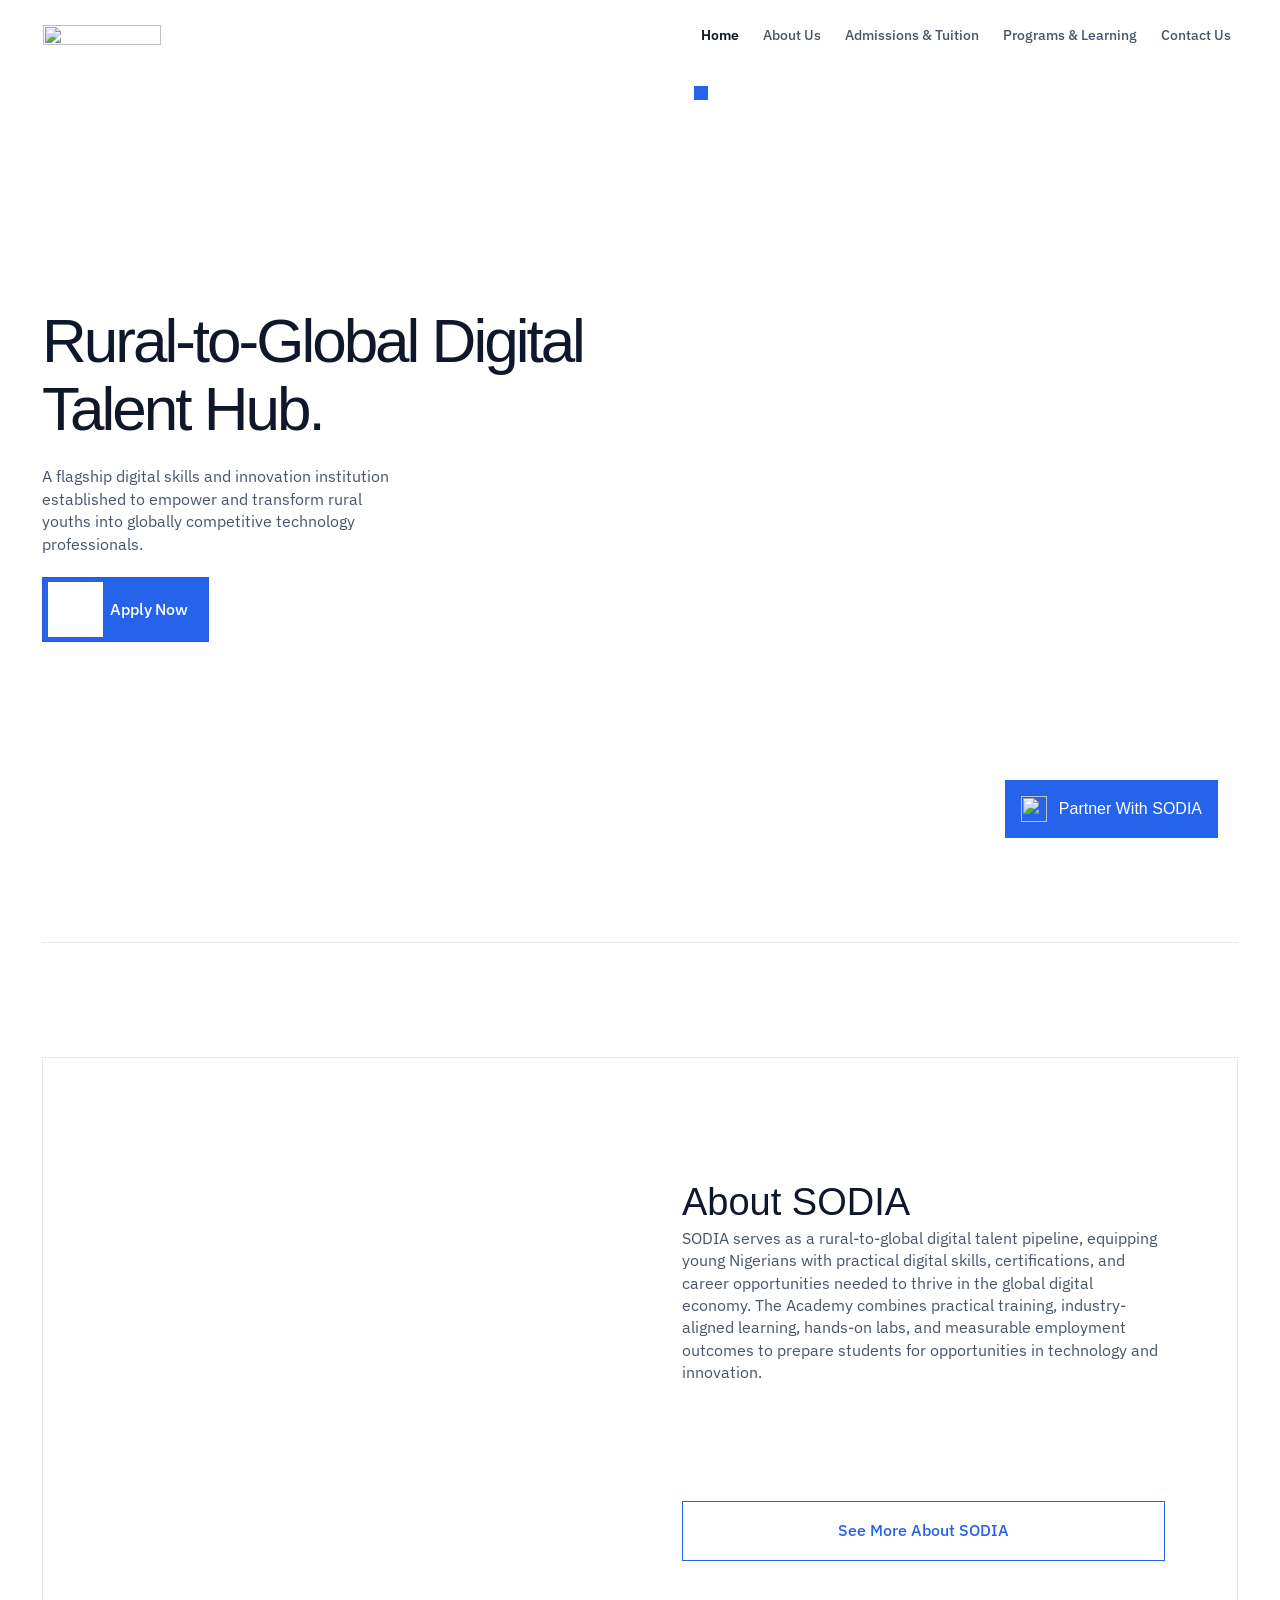
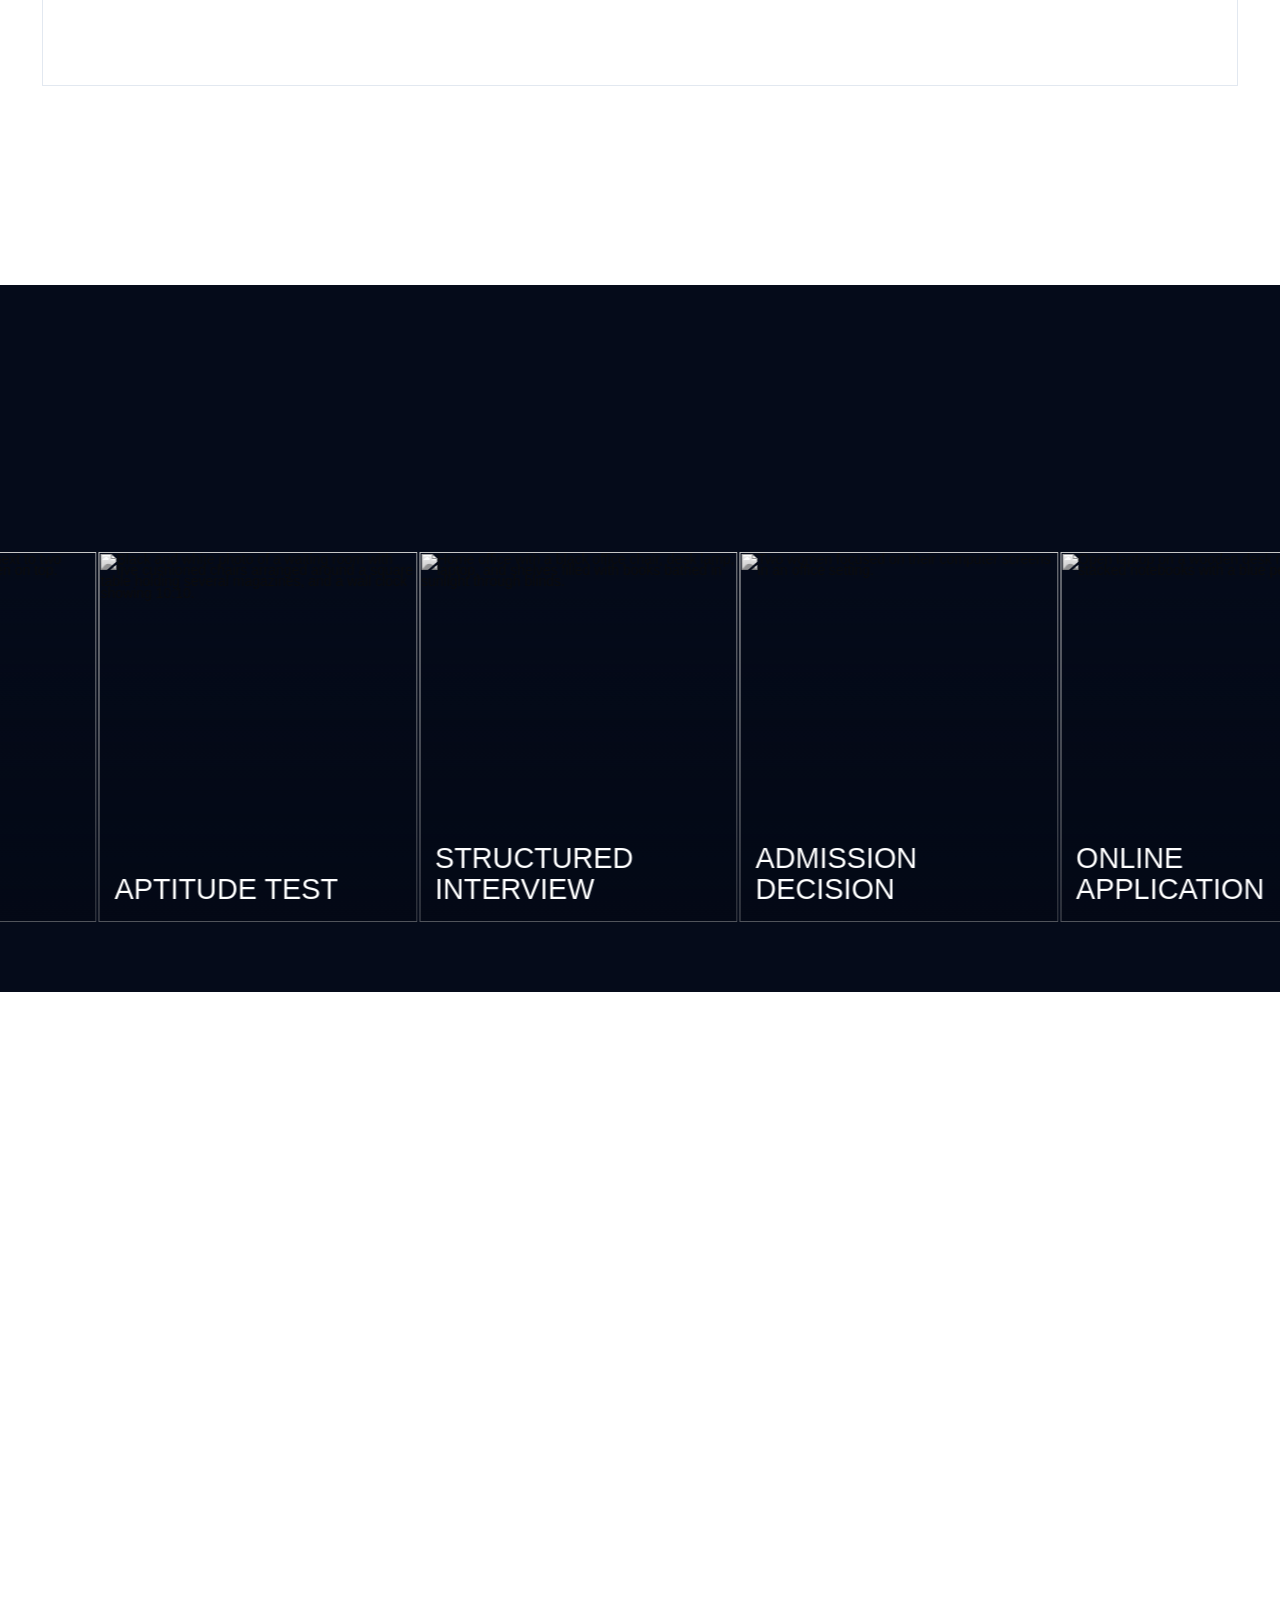
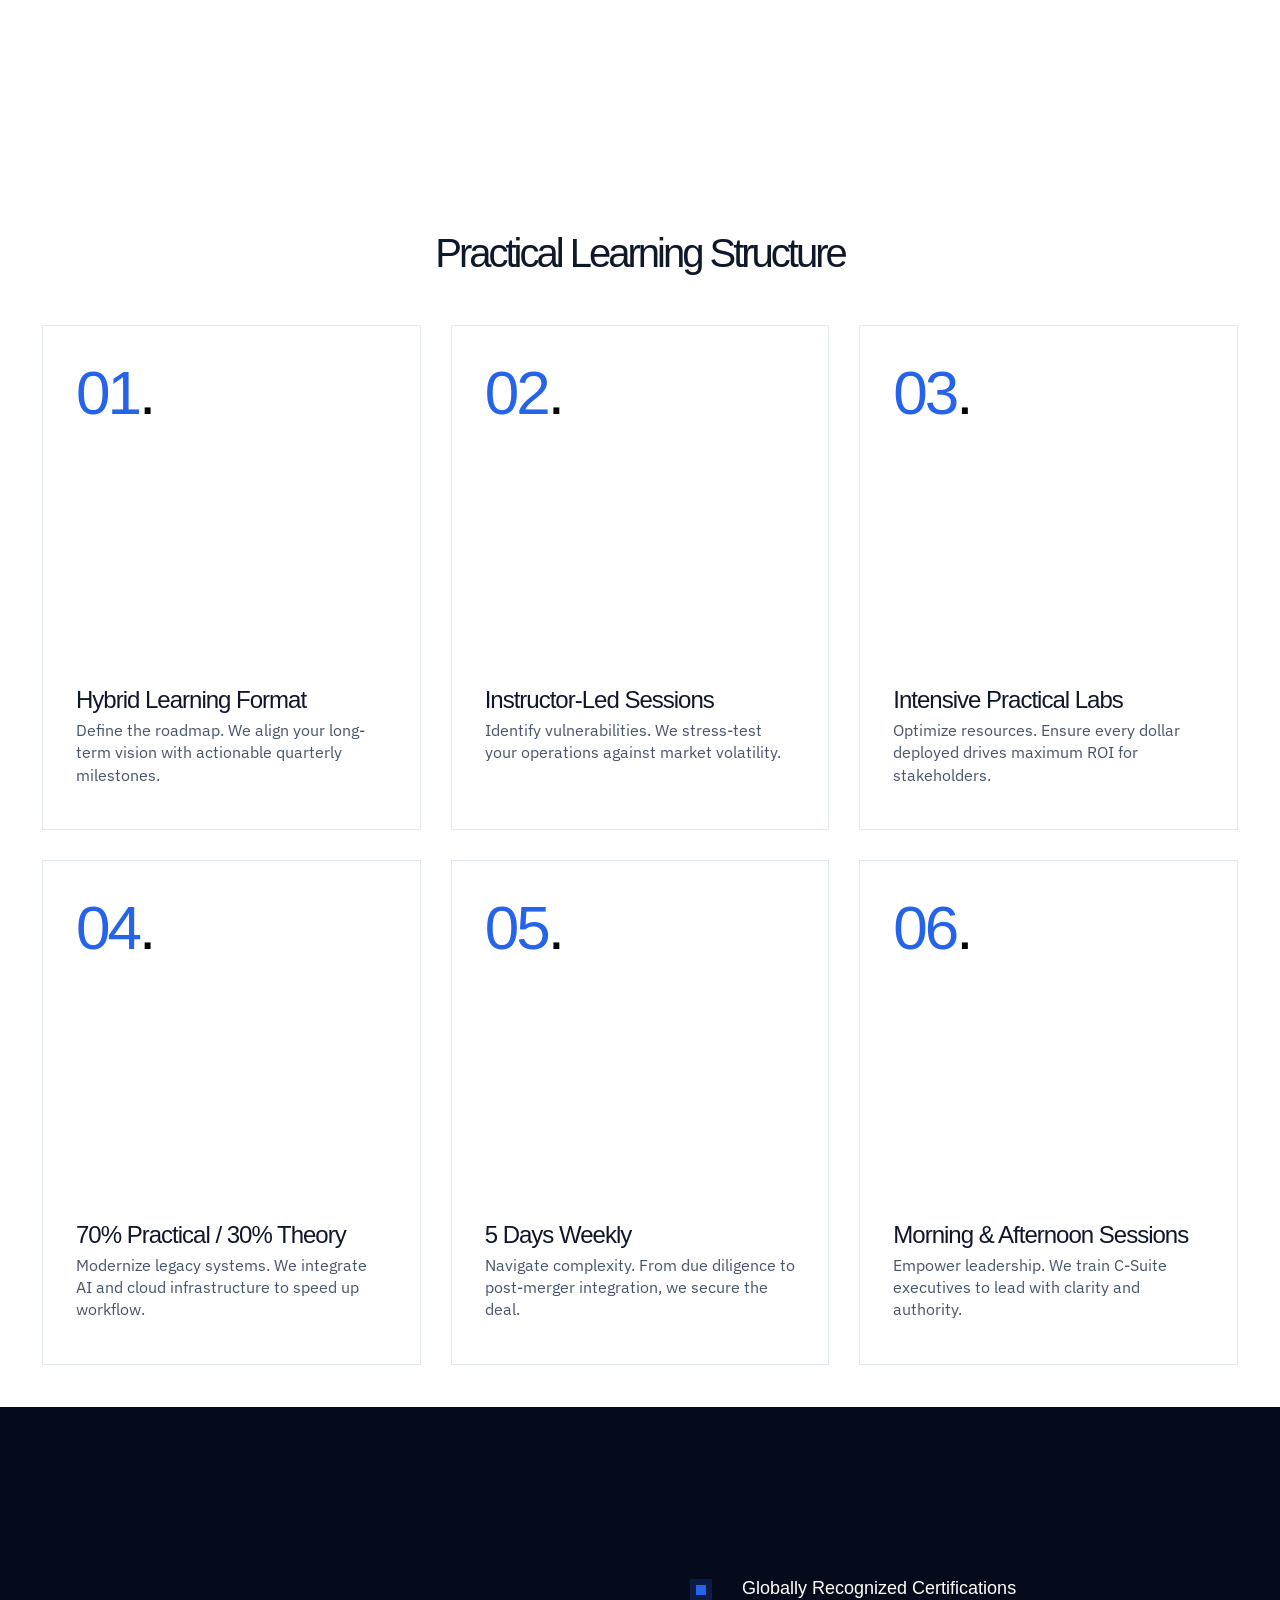
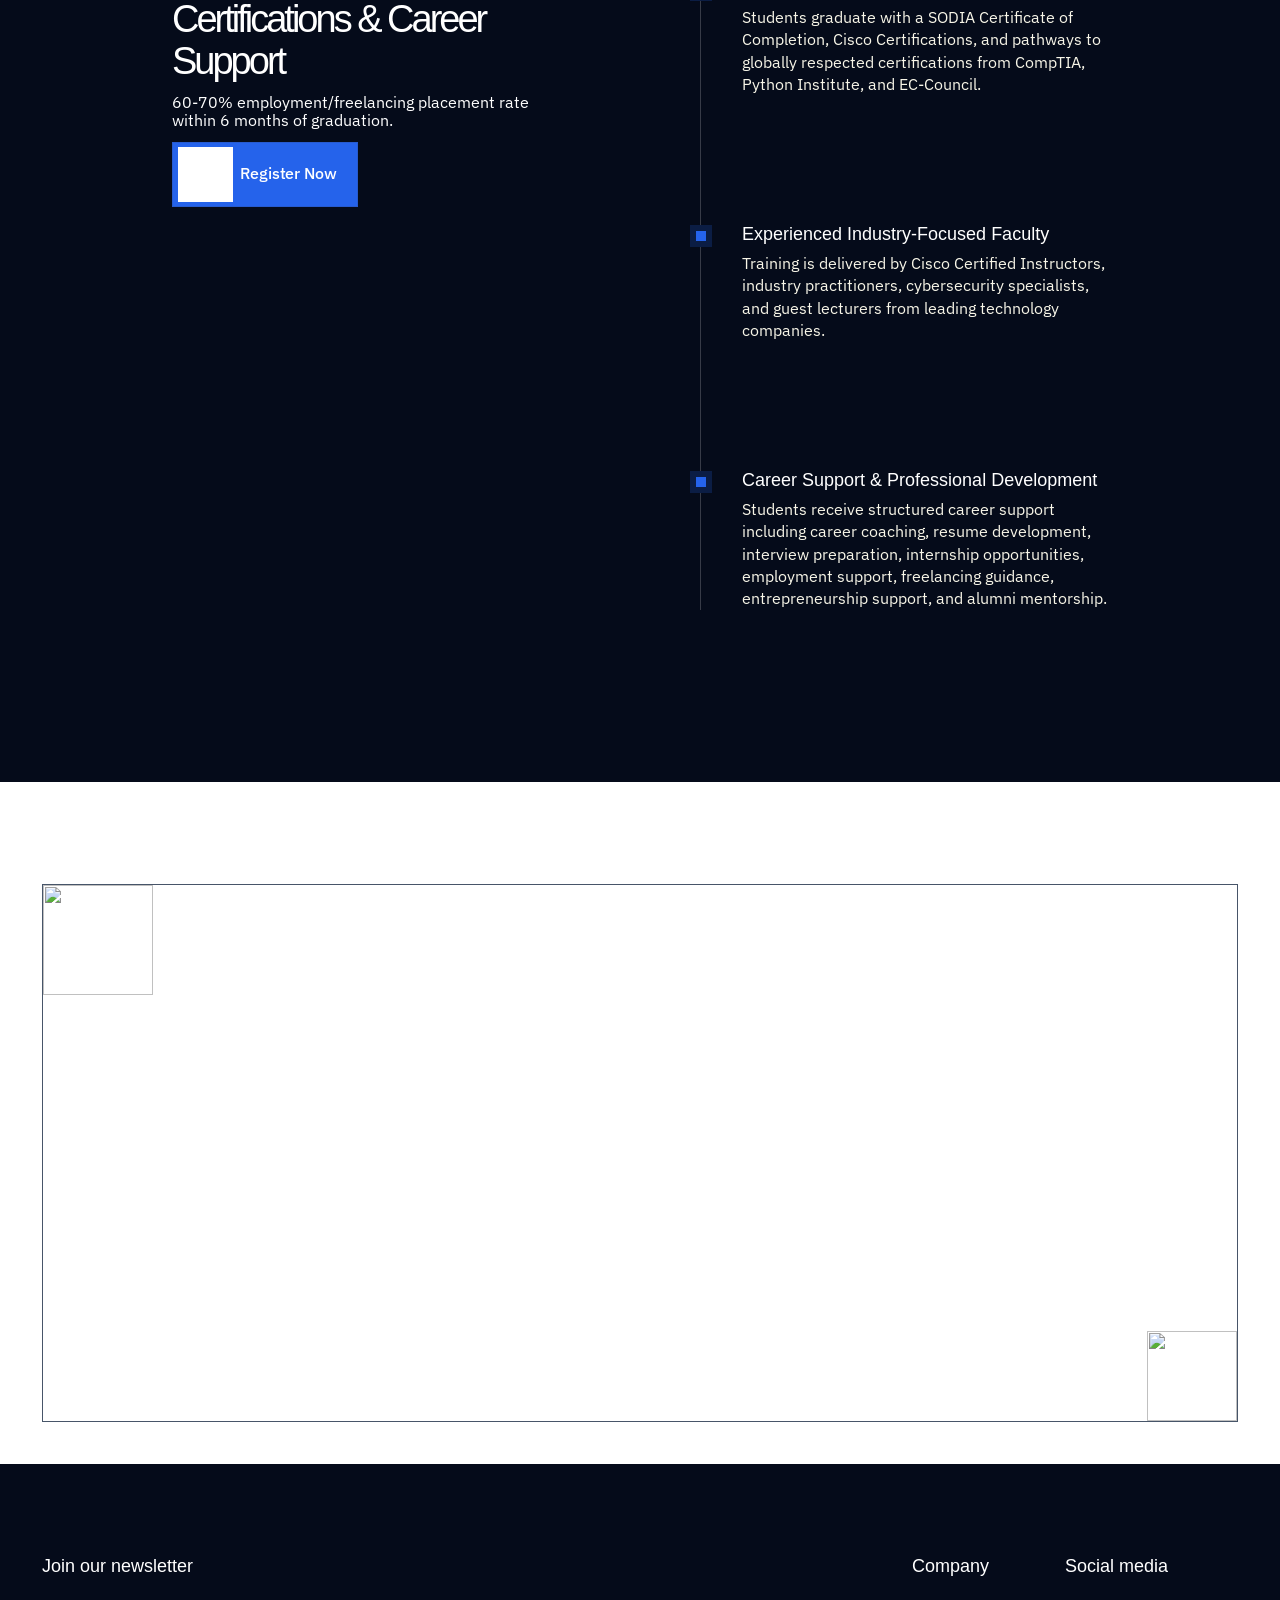
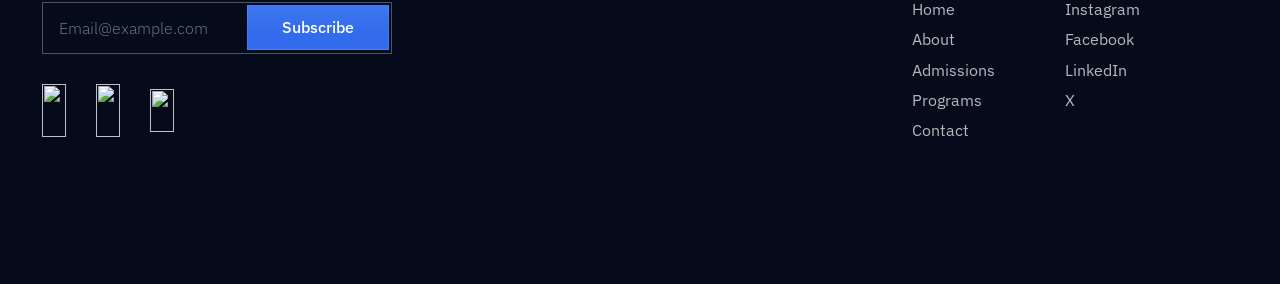
==== index.html @ 973bb322 "Edited home page and responsive overlapping" ====
<html data-wf-domain="ovo-protocol.webflow.io" data-wf-page="698ba74bf3d2c260c734decf"
    data-wf-site="698ba74bf3d2c260c734df04" lang="en"
    class="w-mod-js wf-ibmplexsans-n3-active wf-ibmplexsans-n4-active wf-ibmplexsans-n5-active wf-ibmplexsans-n6-active wf-ibmplexsans-n7-active wf-active w-mod-ix w-mod-ix3">

<head>
    <style>
        .wf-force-outline-none[tabindex="-1"]:focus {
            outline: none;
        }
    </style>
    <meta charset="utf-8">
    <link href="https://cdn.prod.website-files.com" rel="preconnect" crossorigin="anonymous">
    <title>SODIA - Solution Digital Academy</title>
    <meta content="Solution Digital Academy (SODIA) is a flagship digital skills institution empowering young Nigerians 
        through practical training in Cybersecurity, AI, Web Development, Python, Robotics, Ethical Hacking, and 
        emerging technologies - building globally competitive digital talent from rural communities."
        name="description" />
    <meta content="SODIA - Solution Digital Academy | Rural-to-Global Digital Talent Hub" property="og:title" />
    <meta property="og:description" content="SODIA equips rural youth with globally competitive digital skills through intensive practical training, 
        certification pathways, industry partnerships, and measurable employment outcomes." />
    <meta content="https://cdn.prod.website-files.com/698ba74bf3d2c260c734df04/698e71cde525f8e8b00ec355_Web.avif"
        property="og:image">
    <meta content="SODIA - Solution Digital Academy | Rural-to-Global Digital Talent Hub" property="twitter:title">
    <meta content="Solution Digital Academy (SODIA) is a flagship digital skills institution empowering young Nigerians 
        through practical training in Cybersecurity, AI, Web Development, Python, Robotics, Ethical Hacking, and 
        emerging technologies - building globally competitive digital talent from rural communities."
        property="twitter:description">
    <meta content="https://cdn.prod.website-files.com/698ba74bf3d2c260c734df04/698e71cde525f8e8b00ec355_Web.avif"
        property="twitter:image">
    <meta property="og:type" content="website">
    <meta content="summary_large_image" name="twitter:card">
    <meta content="width=device-width, initial-scale=1" name="viewport">
    <!-- <meta content="Webflow" name="generator"> -->

    <link href="css/main.css" rel="stylesheet" type="text/css" crossorigin="anonymous">

    <style>
        html.w-mod-js:not(.w-mod-ix3) :is(.animate-on-load, .navbar, .nav-link) {
            visibility: hidden !important;
        }
    </style>
    <link href="https://fonts.googleapis.com" rel="preconnect">
    <link href="https://fonts.gstatic.com" rel="preconnect" crossorigin="anonymous">
    <script src="https://ajax.googleapis.com/ajax/libs/webfont/1.6.26/webfont.js" type="text/javascript"></script>
    <link rel="stylesheet" href="https://fonts.googleapis.com/css?family=IBM+Plex+Sans:300,400,500,600,700" media="all">
    <script
        type="text/javascript">WebFont.load({ google: { families: ["IBM Plex Sans:300,400,500,600,700"] } });</script>
    <script
        type="text/javascript">!function (o, c) { var n = c.documentElement, t = " w-mod-"; n.className += t + "js", ("ontouchstart" in o || o.DocumentTouch && c instanceof DocumentTouch) && (n.className += t + "touch") }(window, document);</script>
    <link href="https://cdn.prod.website-files.com/698ba74bf3d2c260c734df04/698ba81004d63068945a24b0_Fav.jpg"
        rel="shortcut icon" type="image/x-icon">
    <link href="https://cdn.prod.website-files.com/698ba74bf3d2c260c734df04/698ba812cf2cec5feb55e213_Web.jpg"
        rel="apple-touch-icon">
    <script type="application/ld+json">
{
  "@context": "https://schema.org",
  "@type": "WebPage",
  "name": "SODIA - Solution Digital Academy | Rural-to-Global Digital Talent Hub",
  "description": "Solution Digital Academy (SODIA) is a flagship digital skills institution empowering young Nigerians through practical training in Cybersecurity, AI, Web Development, Python, Robotics, Ethical Hacking, and emerging technologies - building globally competitive digital talent from rural communities.",
  "url": "/",
  "inLanguage": "en",
  "about": {
    "@type": "Product",
    "name": "Protocol",
    "description": "A high-end Webflow template designed for modern consultancies, featuring a clean, IBM-inspired aesthetic and seamless project management.",
    "category": "Website Template",
    "brand": {
      "@type": "Brand",
      "name": "Webflow"
    },
    "offers": {
      "@type": "Offer",
      "availability": "https://schema.org/InStock",
      "url": "https://webflow.com/templates/html/fastest-website-template"
    }
  },
  "mainEntity": {
    "@type": "FAQPage",
    "mainEntity": [
      {
        "@type": "Question",
        "name": "What can I automate with Large?",
        "acceptedAnswer": {
          "@type": "Answer",
          "text": "AI search is replacing traditional search, and we're building the leading marketing engine for this platform shift."
        }
      },
      {
        "@type": "Question",
        "name": "Is my data safe?",
        "acceptedAnswer": {
          "@type": "Answer",
          "text": "AI search is replacing traditional search, and we're building the leading marketing engine for this platform shift."
        }
      },
      {
        "@type": "Question",
        "name": "Do I need technical experience to use it?",
        "acceptedAnswer": {
          "@type": "Answer",
          "text": "AI search is replacing traditional search, and we're building the leading marketing engine for this platform shift."
        }
      },
      {
        "@type": "Question",
        "name": "Can multiple team members collaborate?",
        "acceptedAnswer": {
          "@type": "Answer",
          "text": "AI search is replacing traditional search, and we're building the leading marketing engine for this platform shift."
        }
      },
      {
        "@type": "Question",
        "name": "Can Large connect with my SaaS stack?",
        "acceptedAnswer": {
          "@type": "Answer",
          "text": "AI search is replacing traditional search, and we're building the leading marketing engine for this platform shift."
        }
      },
      {
        "@type": "Question",
        "name": "How does billing work?",
        "acceptedAnswer": {
          "@type": "Answer",
          "text": "AI search is replacing traditional search, and we're building the leading marketing engine for this platform shift."
        }
      }
    ]
  }
}
</script>
</head>

<body>

    <!-- NAVBAR -->
    <div class="fixed-nav">
        <div data-animation="default" data-collapse="medium" data-duration="400" data-easing="ease" data-easing2="ease"
            role="banner" class="navbar w-nav"
            style="translate: none; rotate: none; scale: none; transform: translate3d(0px, 0%, 0px); background-color: rgba(255, 255, 255, 0);">
            <div class="container navbar-container">
                <div class="navbar-holder">
                    <div class="navbar-container"><a href="/" aria-current="page" class="brand w-nav-brand w--current"
                            aria-label="home"><img src="images/sodia-logo.png" style="height: min-content;"
                                loading="lazy" alt="" class="brand-image"></a>
                        <nav role="navigation" class="nav-menu w-nav-menu">
                            <div class="nav-menu-link-holder">
                                <div class="nav-menu-link-container">
                                    <div class="nav-links">
                                        <div class="nav-link-wrapper"><a href="/" aria-current="page"
                                                class="nav-link w-nav-link w--current"
                                                style="translate: none; rotate: none; scale: none; transform: translate3d(0px, 0%, 0px);">Home</a>
                                            <div class="nav-line" style=""></div>
                                        </div>
                                        <div class="nav-link-wrapper"><a href="about-us.html"
                                                class="nav-link w-nav-link"
                                                style="translate: none; rotate: none; scale: none; transform: translate3d(0px, 0%, 0px);">About
                                                Us</a>
                                            <div class="nav-line" style=""></div>
                                        </div>
                                        <div class="nav-link-wrapper"><a href="admissions.html"
                                                class="nav-link w-nav-link"
                                                style="translate: none; rotate: none; scale: none; transform: translate3d(0px, 0%, 0px);">Admissions
                                                & Tuition</a>
                                            <div class="nav-line" style=""></div>
                                        </div>
                                        <div class="nav-link-wrapper"><a href="programs.html"
                                                class="nav-link w-nav-link"
                                                style="translate: none; rotate: none; scale: none; transform: translate3d(0px, 0%, 0px);">Programs
                                                & Learning</a>
                                            <div class="nav-line" style=""></div>
                                        </div>
                                        <div class="nav-link-wrapper"><a href="contact.html" class="nav-link w-nav-link"
                                                style="translate: none; rotate: none; scale: none; transform: translate3d(0px, 0%, 0px);">Contact
                                                Us</a>
                                            <div class="nav-line" style=""></div>
                                        </div>
                                    </div>
                                </div>
                            </div>
                        </nav>
                        <div class="menu-button w-nav-button" style="-webkit-user-select: text;" aria-label="menu"
                            role="button" tabindex="0" aria-controls="w-nav-overlay-0" aria-haspopup="menu"
                            aria-expanded="false">
                            <div class="icon w-icon-nav-menu"></div>
                        </div>
                    </div>
                </div>
            </div>
            <div class="w-nav-overlay" data-wf-ignore="" id="w-nav-overlay-0"></div>
        </div>
    </div>

    <!-- HERO SECTION -->
    <div class="section hero-home white-section">
        <div class="container _100-height">
            <div class="section-inside medium">
                <div class="hero-holder">
                    <div class="hero-content">
                        <div class="hero-heading-holder">
                            <div class="animate-on-load"
                                style="translate: none; rotate: none; scale: none; transform: translate3d(0px, 0px, 0px); opacity: 1;">
                                <h1 class="title">Rural-to-Global Digital Talent Hub.</h1>
                            </div>
                        </div>
                        <div class="hero-paragraph-holder">
                            <div class="animate-on-load"
                                style="translate: none; rotate: none; scale: none; transform: translate3d(0px, 0px, 0px); opacity: 1;">
                                <p class="paragraph">
                                    A flagship digital skills and innovation institution established
                                    to empower and transform rural youths into globally competitive technology
                                    professionals.
                                </p>
                            </div>
                        </div>
                        <div class="animate-on-load"
                            style="translate: none; rotate: none; scale: none; transform: translate3d(0px, 0px, 0px); opacity: 1;">
                            <a href="/contact" data-w-id="bb91e199-a5a8-ec43-45ba-157c8aae02fc"
                                class="fancy-button w-inline-block">
                                <div class="button-wrap-arrows"
                                    style="transform: translate3d(0%, 0px, 0px) scale3d(1, 1, 1) rotateX(0deg) rotateY(0deg) rotateZ(0deg) skew(0deg, 0deg); transform-style: preserve-3d;">
                                    <div class="button-icon-holder"><img loading="lazy"
                                            src="https://cdn.prod.website-files.com/698ba74bf3d2c260c734df04/698bab6de96f6ee4e98bf213_Arrow.svg"
                                            alt="" class="button-icon-small"></div>
                                    <div class="overlay"></div>
                                </div>
                                <div class="fancy-text">
                                    <div class="fancy-button-text">Apply Now</div>
                                    <div class="fancy-button-text top"
                                        style="opacity: 0; transform: translate3d(-30px, 0px, 0px) scale3d(1, 1, 1) rotateX(0deg) rotateY(0deg) rotateZ(0deg) skew(0deg, 0deg); transform-style: preserve-3d;">
                                        Apply Now</div>
                                </div>
                                <div class="button-icon-holder second"
                                    style="opacity: 0; transform: translate3d(-70px, 0px, 0px) scale3d(1, 1, 1) rotateX(0deg) rotateY(0deg) rotateZ(0deg) skew(0deg, 0deg); transform-style: preserve-3d;">
                                    <img loading="lazy"
                                        src="https://cdn.prod.website-files.com/698ba74bf3d2c260c734df04/698bab6de96f6ee4e98bf213_Arrow.svg"
                                        alt="" class="button-icon-small">
                                </div>
                            </a>
                        </div>
                    </div>
                    <div class="hero-image-holder">
                        <img sizes="(max-width: 2858px) 100vw, 2858px"
                            srcset="https://cdn.prod.website-files.com/698ba74bf3d2c260c734df04/698bacb34390cf3ea3927f88_Modern%20Office%20Interior-p-500.webp 500w, https://cdn.prod.website-files.com/698ba74bf3d2c260c734df04/698bacb34390cf3ea3927f88_Modern%20Office%20Interior-p-800.webp 800w, https://cdn.prod.website-files.com/698ba74bf3d2c260c734df04/698bacb34390cf3ea3927f88_Modern%20Office%20Interior-p-1080.webp 1080w, https://cdn.prod.website-files.com/698ba74bf3d2c260c734df04/698bacb34390cf3ea3927f88_Modern%20Office%20Interior-p-1600.webp 1600w, https://cdn.prod.website-files.com/698ba74bf3d2c260c734df04/698bacb34390cf3ea3927f88_Modern%20Office%20Interior-p-2000.webp 2000w, https://cdn.prod.website-files.com/698ba74bf3d2c260c734df04/698bacb34390cf3ea3927f88_Modern%20Office%20Interior-p-2600.webp 2600w, https://cdn.prod.website-files.com/698ba74bf3d2c260c734df04/698bacb34390cf3ea3927f88_Modern%20Office%20Interior.webp 2858w"
                            alt="Modern office interior with glass desk, black office chairs, a computer monitor, and a framed document on the wall."
                            src="https://cdn.prod.website-files.com/698ba74bf3d2c260c734df04/698bacb34390cf3ea3927f88_Modern%20Office%20Interior.webp"
                            loading="eager" class="hero-image animate-on-load"
                            style="translate: none; rotate: none; scale: none; transform: translate3d(0px, 0px, 0px); opacity: 1;">
                        <div class="box-square top-left animate-on-load"
                            style="translate: none; rotate: none; scale: none; transform: translate3d(0px, 0px, 0px); opacity: 1;">
                        </div>
                        <div class="tursted animate-on-load"
                            style="translate: none; rotate: none; scale: none; transform: translate3d(0px, 0px, 0px); opacity: 1;">
                            <img src="https://cdn.prod.website-files.com/698ba74bf3d2c260c734df04/698badd751905629b6b6a2ef_World.svg"
                                loading="lazy" alt="" class="world-icon">
                            <div>Partner With SODIA</div>
                        </div>
                    </div>
                </div>
            </div>
        </div>
    </div>

    <!-- LINE SEPARATOR -->
    <div class="section white-section">
        <div class="container">
            <div data-w-id="b7c8d3f4-2f9f-d769-e15b-99ab1b086d52" class="line"></div>
        </div>
    </div>

    <!-- ABOUT SECTION -->
    <div class="section white-section">
        <div class="container hero-container">
            <div class="section-inside">
                <!-- <div class="about-hero-content">
                    <div class="about-hero-heading-holder">
                        <div class="animate-on-load" style="translate: none; rotate: none; scale: none; transform: translate3d(0px, 0px, 0px); opacity: 1;">
                            <h1 class="big-title">Market Intelligence</h1>
                        </div>
                    </div>
                    <div class="about-hero-paragraph-holder">
                        <div class="animate-on-load" style="translate: none; rotate: none; scale: none; transform: translate3d(0px, 0px, 0px); opacity: 1;">
                            <p class="paragraph">Data-backed analysis and strategic frameworks designed for the modern
                                executive. We translate global market volatility into actionable institutional growth.
                            </p>
                        </div>
                    </div>
                </div> -->
                <div class="hero-blog-holder">
                    <div class="animate-on-load _3"
                        style="translate: none; rotate: none; scale: none; transform: translate3d(0px, 0px, 0px); opacity: 1;">
                        <div class="blog-grid-twos-wrapper w-dyn-list">
                            <div role="list" class="content w-dyn-items">
                                <div role="listitem" class="blog-grid-twos-item w-dyn-item"><a href="about-us.html"
                                        class="blog-item hoziontal w-inline-block">
                                        <img src="../cdn.prod.website-files.com/698ba74bf3d2c260c734dee5/698e5b370b0b05f0e06b5613_image.jpg"
                                            loading="eager" alt="" sizes="100vw"
                                            srcset="https://cdn.prod.website-files.com/698ba74bf3d2c260c734dee5/698e5b370b0b05f0e06b5613_image-p-500.jpg 500w, 
                                    https://cdn.prod.website-files.com/698ba74bf3d2c260c734dee5/698e5b370b0b05f0e06b5613_image-p-800.jpg 800w, 
                                    https://cdn.prod.website-files.com/698ba74bf3d2c260c734dee5/698e5b370b0b05f0e06b5613_image-p-1080.jpg 1080w, 
                                    https://cdn.prod.website-files.com/698ba74bf3d2c260c734dee5/698e5b370b0b05f0e06b5613_image.jpg 1204w"
                                            class="blog-thumbnail horizontal">
                                        <div class="blog-conte featured-content">
                                            <div class="blog-content-wrapper">
                                                <div class="blog-title l">About SODIA</div>
                                                <p>
                                                    SODIA serves as a rural-to-global digital talent pipeline, equipping
                                                    young Nigerians with
                                                    practical digital skills, certifications, and career opportunities
                                                    needed to thrive in the global digital economy.
                                                    The Academy combines practical training, industry-aligned learning,
                                                    hands-on labs, and measurable
                                                    employment outcomes to prepare students for opportunities in
                                                    technology and innovation.
                                                </p>
                                            </div>
                                            <div class="date-holder">
                                                <!-- <p class="no-margins">January 4, 2025</p> -->
                                                <div class="button secondary">
                                                    <div>See More About SODIA</div>
                                                </div>
                                            </div>
                                        </div>
                                    </a></div>
                            </div>
                        </div>
                    </div>
                </div>
            </div>
        </div>
    </div>

    <!-- ADMISSION PROCESS -->
    
    <div class="section dark-section extra-space" style="z-index: 6;">
        <div class="container">
            <div class="section-inside">
                <div class="grid-title">
                    <div class="grid-title-container">
                        <div class="fade-in-on-scroll"
                            style="transform: translate3d(0px, 45px, 0px) scale3d(1, 1, 1) rotateX(0deg) rotateY(0deg) rotateZ(0deg) skew(0deg, 0deg); transform-style: preserve-3d; opacity: 0; filter: blur(10px);">
                            <h1 class="h2-style white-text">
                                Our Admission Process
                            </h1>
                        </div>
                    </div>
                    <div class="paragraph-holder"
                        style="transform: translate3d(0px, 45px, 0px) scale3d(1, 1, 1) rotateX(0deg) rotateY(0deg) rotateZ(0deg) skew(0deg, 0deg); transform-style: preserve-3d; filter: blur(10px); opacity: 0;">
                        <p class="paragraph-xl white-text">
                            See more about our simple, transparent & merit-based admission process
                        </p>
                        <a href="about-us.html" data-w-id="bb91e199-a5a8-ec43-45ba-157c8aae02fc"
                            class="fancy-button w-inline-block">
                            <div class="button-wrap-arrows"
                                style="transform: translate3d(0%, 0px, 0px) scale3d(1, 1, 1) rotateX(0deg) rotateY(0deg) rotateZ(0deg) skew(0deg, 0deg); transform-style: preserve-3d;">
                                <div class="button-icon-holder"><img loading="lazy"
                                        src="https://cdn.prod.website-files.com/698ba74bf3d2c260c734df04/698bab6de96f6ee4e98bf213_Arrow.svg"
                                        alt="" class="button-icon-small"></div>
                                <div class="overlay"></div>
                            </div>
                            <div class="fancy-text">
                                <div class="fancy-button-text">Our Admission Process</div>
                                <div class="fancy-button-text top"
                                    style="opacity: 0; transform: translate3d(-30px, 0px, 0px) scale3d(1, 1, 1) rotateX(0deg) rotateY(0deg) rotateZ(0deg) skew(0deg, 0deg); transform-style: preserve-3d;">
                                    Our Admission Process</div>
                            </div>
                            <div class="button-icon-holder second"
                                style="opacity: 0; transform: translate3d(-70px, 0px, 0px) scale3d(1, 1, 1) rotateX(0deg) rotateY(0deg) rotateZ(0deg) skew(0deg, 0deg); transform-style: preserve-3d;">
                                <img loading="lazy"
                                    src="https://cdn.prod.website-files.com/698ba74bf3d2c260c734df04/698bab6de96f6ee4e98bf213_Arrow.svg"
                                    alt="" class="button-icon-small">
                            </div>
                        </a>
                    </div>
                </div>
            </div>
        </div>
        <div class="sector-holder">
            <div style="transform: translate3d(-42.387%, 0px, 0px) scale3d(1, 1, 1) rotateX(0deg) rotateY(0deg) rotateZ(0deg) skew(0deg, 0deg); transform-style: preserve-3d; will-change: transform;"
                class="sector-grid">
                <div class="sector-continaer"><img
                        src="https://cdn.prod.website-files.com/698ba74bf3d2c260c734df04/698c919979bdbb7bcaf2ada4_Sectors%201.jpg"
                        loading="lazy" alt="Two women focused on their computer screens in an office setting."
                        class="sector-image">
                    <div class="sector-overlay">
                        <div class="white-text-big">Online Application</div>
                    </div>
                </div>
                <div class="sector-continaer"><img
                        src="https://cdn.prod.website-files.com/698ba74bf3d2c260c734df04/698c9199d00bb4ebcd02a6cc_Sectors%204.jpg"
                        loading="lazy"
                        alt="Open laptop on a wooden desk next to two stacked notebooks with a blue pen on top."
                        class="sector-image">
                    <div class="sector-overlay">
                        <div class="white-text-big">Eligibility Screening</div>
                    </div>
                </div>
                <div class="sector-continaer"><img
                        src="https://cdn.prod.website-files.com/698ba74bf3d2c260c734df04/698c9199c8415a146da737f7_Sectors%202.jpg"
                        loading="lazy"
                        alt="Black and white photo of a waiting room with five cushioned chairs arranged around a square table holding several magazines, and a wall clock showing 10:10."
                        class="sector-image">
                    <div class="sector-overlay">
                        <div class="white-text-big">Aptitude Test</div>
                    </div>
                </div>
                <div class="sector-continaer"><img
                        src="https://cdn.prod.website-files.com/698ba74bf3d2c260c734df04/698c9199e117675e6ca8a11b_Sectors%203.jpg"
                        loading="lazy"
                        alt="Home office with a black office chair, desk lamp, laptop, and shelves filled with books bathed in sunlight through blinds."
                        class="sector-image">
                    <div class="sector-overlay">
                        <div class="white-text-big">Structured Interview</div>
                    </div>
                </div>
            </div>
            <div style="transform: translate3d(-42.387%, 0px, 0px) scale3d(1, 1, 1) rotateX(0deg) rotateY(0deg) rotateZ(0deg) skew(0deg, 0deg); transform-style: preserve-3d; will-change: transform;"
                class="sector-grid">
                <div class="sector-continaer"><img
                        src="https://cdn.prod.website-files.com/698ba74bf3d2c260c734df04/698c919979bdbb7bcaf2ada4_Sectors%201.jpg"
                        loading="lazy" alt="Two women focused on their computer screens in an office setting."
                        class="sector-image">
                    <div class="sector-overlay">
                        <div class="white-text-big">Admission Decision</div>
                    </div>
                </div>
                <div class="sector-continaer"><img
                        src="https://cdn.prod.website-files.com/698ba74bf3d2c260c734df04/698c9199d00bb4ebcd02a6cc_Sectors%204.jpg"
                        loading="lazy"
                        alt="Open laptop on a wooden desk next to two stacked notebooks with a blue pen on top."
                        class="sector-image">
                    <div class="sector-overlay">
                        <div class="white-text-big">Online Application</div>
                    </div>
                </div>
                <div class="sector-continaer"><img
                        src="https://cdn.prod.website-files.com/698ba74bf3d2c260c734df04/698c9199c8415a146da737f7_Sectors%202.jpg"
                        loading="lazy"
                        alt="Black and white photo of a waiting room with five cushioned chairs arranged around a square table holding several magazines, and a wall clock showing 10:10."
                        class="sector-image">
                    <div class="sector-overlay">
                        <div class="white-text-big">Eligibility Screening</div>
                    </div>
                </div>
                <div class="sector-continaer"><img
                        src="https://cdn.prod.website-files.com/698ba74bf3d2c260c734df04/698c9199e117675e6ca8a11b_Sectors%203.jpg"
                        loading="lazy"
                        alt="Home office with a black office chair, desk lamp, laptop, and shelves filled with books bathed in sunlight through blinds."
                        class="sector-image">
                    <div class="sector-overlay">
                        <div class="white-text-big">Aptitude Test</div>
                    </div>
                </div>
            </div>
        </div>
    </div>

    <!-- PROGRAMS -->

    <div class="section white-section">
        <div class="container">
            <div class="section-inside">
                <div class="new-features-holder">
                    <div class="w-layout-grid new-features-grid">
                        <div id="w-node-_27abf6c8-1930-9df0-e433-9bdbb1ee4236-c734decf" class="feature-grid-content">
                            <div class="left-title">
                                <div class="fade-in-on-scroll"
                                    style="transform: translate3d(0px, 45px, 0px) scale3d(1, 1, 1) rotateX(0deg) rotateY(0deg) rotateZ(0deg) skew(0deg, 0deg); transform-style: preserve-3d; opacity: 0; filter: blur(10px);">
                                    <h2 class="title">Programs & Learning Experience</h2>
                                </div>
                                <div class="fade-in-on-scroll"
                                    style="transform: translate3d(0px, 45px, 0px) scale3d(1, 1, 1) rotateX(0deg) rotateY(0deg) rotateZ(0deg) skew(0deg, 0deg); transform-style: preserve-3d; opacity: 0; filter: blur(10px);">
                                    <div class="feature-paragraph-holder">
                                        <p>
                                            SODIA offers a comprehensive 6-month intensive program with a
                                            dual-specialization
                                            model focused on practical learning and industry-relevant skills.
                                        </p>
                                        <p>
                                            <b>Students choose two tracks:</b>
                                        </p>
                                    </div>
                                </div>
                                <div class="list-with-icons">
                                    <div class="list-with-icon"
                                        style="transform: translate3d(0px, 45px, 0px) scale3d(1, 1, 1) rotateX(0deg) rotateY(0deg) rotateZ(0deg) skew(0deg, 0deg); transform-style: preserve-3d; opacity: 0;">
                                        <div class="list-icon-small">
                                            <div class="list-icon-small-box"></div>
                                        </div>
                                        <p class="paragraph black-text">
                                            Cybersecurity
                                        </p>
                                    </div>
                                    <div class="list-with-icon"
                                        style="transform: translate3d(0px, 45px, 0px) scale3d(1, 1, 1) rotateX(0deg) rotateY(0deg) rotateZ(0deg) skew(0deg, 0deg); transform-style: preserve-3d; opacity: 0;">
                                        <div class="list-icon-small">
                                            <div class="list-icon-small-box"></div>
                                        </div>
                                        <p class="paragraph black-text">
                                            Artificial Intelligence
                                        </p>
                                    </div>
                                    <div class="list-with-icon"
                                        style="transform: translate3d(0px, 45px, 0px) scale3d(1, 1, 1) rotateX(0deg) rotateY(0deg) rotateZ(0deg) skew(0deg, 0deg); transform-style: preserve-3d; opacity: 0;">
                                        <div class="list-icon-small">
                                            <div class="list-icon-small-box"></div>
                                        </div>
                                        <p class="paragraph black-text">
                                            Web Development
                                        </p>
                                    </div>
                                    <div class="list-with-icon"
                                        style="transform: translate3d(0px, 45px, 0px) scale3d(1, 1, 1) rotateX(0deg) rotateY(0deg) rotateZ(0deg) skew(0deg, 0deg); transform-style: preserve-3d; opacity: 0;">
                                        <div class="list-icon-small">
                                            <div class="list-icon-small-box"></div>
                                        </div>
                                        <p class="paragraph black-text">
                                            Python Programming
                                        </p>
                                    </div>
                                    <div class="list-with-icon"
                                        style="transform: translate3d(0px, 45px, 0px) scale3d(1, 1, 1) rotateX(0deg) rotateY(0deg) rotateZ(0deg) skew(0deg, 0deg); transform-style: preserve-3d; opacity: 0;">
                                        <div class="list-icon-small">
                                            <div class="list-icon-small-box"></div>
                                        </div>
                                        <p class="paragraph black-text">
                                            Ethical Hacking
                                        </p>
                                    </div>
                                    <div class="list-with-icon"
                                        style="transform: translate3d(0px, 45px, 0px) scale3d(1, 1, 1) rotateX(0deg) rotateY(0deg) rotateZ(0deg) skew(0deg, 0deg); transform-style: preserve-3d; opacity: 0;">
                                        <div class="list-icon-small">
                                            <div class="list-icon-small-box"></div>
                                        </div>
                                        <p class="paragraph black-text">
                                            Robotics
                                        </p>
                                    </div>
                                    <div class="list-with-icon"
                                        style="transform: translate3d(0px, 45px, 0px) scale3d(1, 1, 1) rotateX(0deg) rotateY(0deg) rotateZ(0deg) skew(0deg, 0deg); transform-style: preserve-3d; opacity: 0;">
                                        <div class="list-icon-small">
                                            <div class="list-icon-small-box"></div>
                                        </div>
                                        <p class="paragraph black-text">
                                            IT Essentials (Advanced)
                                        </p>
                                    </div>
                                </div>
                                <div class="fade-in-on-scroll"
                                    style="transform: translate3d(0px, 45px, 0px) scale3d(1, 1, 1) rotateX(0deg) rotateY(0deg) rotateZ(0deg) skew(0deg, 0deg); transform-style: preserve-3d; opacity: 0; filter: blur(10px);">
                                    <a href="programs.html" data-w-id="bb91e199-a5a8-ec43-45ba-157c8aae02fc"
                                        class="fancy-button w-inline-block">
                                        <div class="button-wrap-arrows"
                                            style="transform: translate3d(0%, 0px, 0px) scale3d(1, 1, 1) rotateX(0deg) rotateY(0deg) rotateZ(0deg) skew(0deg, 0deg); transform-style: preserve-3d;">
                                            <div class="button-icon-holder"><img loading="lazy"
                                                    src="https://cdn.prod.website-files.com/698ba74bf3d2c260c734df04/698bab6de96f6ee4e98bf213_Arrow.svg"
                                                    alt="" class="button-icon-small"></div>
                                            <div class="overlay"></div>
                                        </div>
                                        <div class="fancy-text">
                                            <div class="fancy-button-text">Our Programs</div>
                                            <div class="fancy-button-text top"
                                                style="opacity: 0; transform: translate3d(-30px, 0px, 0px) scale3d(1, 1, 1) rotateX(0deg) rotateY(0deg) rotateZ(0deg) skew(0deg, 0deg); transform-style: preserve-3d;">
                                                Our Programs</div>
                                        </div>
                                        <div class="button-icon-holder second"
                                            style="opacity: 0; transform: translate3d(-70px, 0px, 0px) scale3d(1, 1, 1) rotateX(0deg) rotateY(0deg) rotateZ(0deg) skew(0deg, 0deg); transform-style: preserve-3d;">
                                            <img loading="lazy"
                                                src="https://cdn.prod.website-files.com/698ba74bf3d2c260c734df04/698bab6de96f6ee4e98bf213_Arrow.svg"
                                                alt="" class="button-icon-small">
                                        </div>
                                    </a>
                                </div>
                            </div>
                        </div>
                        <div id="w-node-_27abf6c8-1930-9df0-e433-9bdbb1ee4251-c734decf" class="feature-graphic-holder">
                            <div class="feature-image-container">
                                <div class="feature-image-full-holder"><img class="feature-image-full"
                                        src="https://cdn.prod.website-files.com/698ba74bf3d2c260c734df04/698bb26d2316efde3a0efb7c_Feature%20Image%202.jpg"
                                        alt="Server racks with glass doors and illuminated equipment inside in a clean, modern data center."
                                        style="opacity: 0;" sizes="(max-width: 914px) 100vw, 914px"
                                        data-w-id="27abf6c8-1930-9df0-e433-9bdbb1ee4253" loading="lazy"
                                        srcset="https://cdn.prod.website-files.com/698ba74bf3d2c260c734df04/698bb26d2316efde3a0efb7c_Feature%20Image%202-p-500.jpg 500w, https://cdn.prod.website-files.com/698ba74bf3d2c260c734df04/698bb26d2316efde3a0efb7c_Feature%20Image%202-p-800.jpg 800w, https://cdn.prod.website-files.com/698ba74bf3d2c260c734df04/698bb26d2316efde3a0efb7c_Feature%20Image%202.jpg 914w">
                                    <div data-w-id="ebebfdd7-5021-d54b-2dcb-2d5674e015dc" style="opacity: 0;"
                                        class="box-square bottom-right"></div>
                                    <div data-w-id="5796a4d6-154c-f7a1-15b5-9dd178e55ba8" style="opacity: 0;"
                                        class="box-square top-left"></div>
                                </div>
                                <div class="feature-image-full-holder _02"><img class="feature-image-full"
                                        src="https://cdn.prod.website-files.com/698ba74bf3d2c260c734df04/698bb26d9f8d41ca22a0e71b_Feature%20Image.jpg"
                                        alt="Two colleagues walking and discussing inside a modern office hallway, holding notebooks."
                                        style="opacity: 0;" sizes="(max-width: 876px) 100vw, 876px"
                                        data-w-id="27abf6c8-1930-9df0-e433-9bdbb1ee4254" loading="lazy"
                                        srcset="https://cdn.prod.website-files.com/698ba74bf3d2c260c734df04/698bb26d9f8d41ca22a0e71b_Feature%20Image-p-500.jpg 500w, https://cdn.prod.website-files.com/698ba74bf3d2c260c734df04/698bb26d9f8d41ca22a0e71b_Feature%20Image-p-800.jpg 800w, https://cdn.prod.website-files.com/698ba74bf3d2c260c734df04/698bb26d9f8d41ca22a0e71b_Feature%20Image.jpg 876w">
                                    <div data-w-id="d2f27d66-d770-d03e-b465-5c5285f7157e" style="opacity: 0;"
                                        class="box-square bottom-right"></div>
                                    <div data-w-id="5e77e6fb-352a-8883-af8a-fed5e43a2939" style="opacity: 0;"
                                        class="box-square top-right"></div>
                                </div>
                            </div>
                        </div>
                    </div>
                </div>
            </div>
        </div>
    </div>

    <!-- 2nd PART OF PROGRAMS -->

    <div class="section white-section">
        <div class="container">

            <h1 class="big-title" style="text-align: center; font-size: 2.5rem;">
                Practical Learning Structure
            </h1>
            <div class="section-inside">
                <div class="grid-features">
                    <div class="grid-feature-holder">
                        <h2 class="number">01<span class="black-text">.</span></h2>
                        <div class="grid-content-left">
                            <h5 class="h6-style">Hybrid Learning Format</h5>
                            <p>Define the roadmap. We align your long-term vision with actionable quarterly milestones.
                            </p>
                        </div>
                    </div>
                    <div class="grid-feature-holder">
                        <h2 class="number">02<span class="black-text">.</span></h2>
                        <div class="grid-content-left">
                            <h5 class="h6-style">Instructor-Led Sessions</h5>
                            <p>Identify vulnerabilities. We stress-test your operations against market volatility.</p>
                        </div>
                    </div>
                    <div class="grid-feature-holder">
                        <h2 class="number">03<span class="black-text">.</span></h2>
                        <div class="grid-content-left">
                            <h5 class="h6-style">Intensive Practical Labs</h5>
                            <p>Optimize resources. Ensure every dollar deployed drives maximum ROI for stakeholders.</p>
                        </div>
                    </div>
                    <div class="grid-feature-holder">
                        <h2 class="number">04<span class="black-text">.</span></h2>
                        <div class="grid-content-left">
                            <h5 class="h6-style">70% Practical / 30% Theory</h5>
                            <p>Modernize legacy systems. We integrate AI and cloud infrastructure to speed up workflow.
                            </p>
                        </div>
                    </div>
                    <div class="grid-feature-holder">
                        <h2 class="number">05<span class="black-text">.</span></h2>
                        <div class="grid-content-left">
                            <h5 class="h6-style">5 Days Weekly</h5>
                            <p>Navigate complexity. From due diligence to post-merger integration, we secure the deal.
                            </p>
                        </div>
                    </div>
                    <div class="grid-feature-holder">
                        <h2 class="number">06<span class="black-text">.</span></h2>
                        <div class="grid-content-left">
                            <h5 class="h6-style">Morning & Afternoon Sessions</h5>
                            <p>Empower leadership. We train C-Suite executives to lead with clarity and authority.</p>
                        </div>
                    </div>
                </div>
                <div data-delay="4000" data-animation="slide" class="grid-features-slider w-slider"
                    data-autoplay="false" data-easing="ease" data-hide-arrows="false" data-disable-swipe="false"
                    data-autoplay-limit="0" data-nav-spacing="3" data-duration="500" data-infinite="true" role="region"
                    aria-label="carousel">
                    <div class="grid-features-mask w-slider-mask" id="w-slider-mask-0">
                        <div class="grid-features-slide w-slide" aria-label="1 of 6" role="group"
                            style="transition: all; transform: translateX(0px); opacity: 1;">
                            <div class="grid-feature-holder">
                                <h2 class="number">01<span class="black-text">.</span></h2>
                                <div class="grid-content-left">
                                    <h5 class="h6-style">Learning Structure</h5>
                                    <p>Define the roadmap. We align your long-term vision with actionable quarterly
                                        milestones.</p>
                                </div>
                            </div>
                        </div>
                        <div class="grid-features-slide w-slide" aria-label="2 of 6" role="group" aria-hidden="true"
                            style="transition: all; transform: translateX(0px); opacity: 1;">
                            <div class="grid-feature-holder" aria-hidden="true">
                                <h2 class="number" aria-hidden="true">02<span class="black-text"
                                        aria-hidden="true">.</span></h2>
                                <div class="grid-content-left" aria-hidden="true">
                                    <h5 class="h6-style" aria-hidden="true">Risk Management</h5>
                                    <p aria-hidden="true">Identify vulnerabilities. We stress-test your operations
                                        against market volatility.</p>
                                </div>
                            </div>
                        </div>
                        <div class="grid-features-slide w-slide" aria-label="3 of 6" role="group" aria-hidden="true"
                            style="transition: all; transform: translateX(0px); opacity: 1;">
                            <div class="grid-feature-holder" aria-hidden="true">
                                <h2 class="number" aria-hidden="true">03<span class="black-text"
                                        aria-hidden="true">.</span></h2>
                                <div class="grid-content-left" aria-hidden="true">
                                    <h5 class="h6-style" aria-hidden="true">Capital Allocation</h5>
                                    <p aria-hidden="true">Optimize resources. Ensure every dollar deployed drives
                                        maximum ROI for stakeholders.</p>
                                </div>
                            </div>
                        </div>
                        <div class="grid-features-slide w-slide" aria-label="4 of 6" role="group" aria-hidden="true"
                            style="transition: all; transform: translateX(0px); opacity: 1;">
                            <div class="grid-feature-holder" aria-hidden="true">
                                <h2 class="number" aria-hidden="true">04<span class="black-text"
                                        aria-hidden="true">.</span></h2>
                                <div class="grid-content-left" aria-hidden="true">
                                    <h5 class="h6-style" aria-hidden="true">Digital Transformation</h5>
                                    <p aria-hidden="true">Modernize legacy systems. We integrate AI and cloud
                                        infrastructure to speed up workflow.</p>
                                </div>
                            </div>
                        </div>
                        <div class="grid-features-slide w-slide" aria-label="5 of 6" role="group" aria-hidden="true"
                            style="transition: all; transform: translateX(0px); opacity: 1;">
                            <div class="grid-feature-holder" aria-hidden="true">
                                <h2 class="number" aria-hidden="true">05<span class="black-text"
                                        aria-hidden="true">.</span></h2>
                                <div class="grid-content-left" aria-hidden="true">
                                    <h5 class="h6-style" aria-hidden="true">Mergers &amp; Acquisitions</h5>
                                    <p aria-hidden="true">Navigate complexity. From due diligence to post-merger
                                        integration, we secure the deal.</p>
                                </div>
                            </div>
                        </div>
                        <div class="grid-features-slide w-slide" aria-label="6 of 6" role="group" aria-hidden="true"
                            style="transition: all; transform: translateX(0px); opacity: 1;">
                            <div class="grid-feature-holder" aria-hidden="true">
                                <h2 class="number" aria-hidden="true">06<span class="black-text"
                                        aria-hidden="true">.</span></h2>
                                <div class="grid-content-left" aria-hidden="true">
                                    <h5 class="h6-style" aria-hidden="true">Executive Coaching</h5>
                                    <p aria-hidden="true">Empower leadership. We train C-Suite executives to lead with
                                        clarity and authority.</p>
                                </div>
                            </div>
                        </div>
                        <div aria-live="off" aria-atomic="true" class="w-slider-aria-label" data-wf-ignore=""></div>
                    </div>
                    <div class="left-arrow w-slider-arrow-left" role="button" tabindex="0"
                        aria-controls="w-slider-mask-0" aria-label="previous slide">
                        <div class="arrow-testimonial"><img loading="lazy"
                                src="https://cdn.prod.website-files.com/698ba74bf3d2c260c734df04/698ba74bf3d2c260c734df33_Left%20Arrow.svg"
                                alt="" class="arrow big"></div>
                    </div>
                    <div class="right-arrow w-slider-arrow-right" role="button" tabindex="0"
                        aria-controls="w-slider-mask-0" aria-label="next slide">
                        <div class="arrow-testimonial"><img loading="lazy"
                                src="https://cdn.prod.website-files.com/698ba74bf3d2c260c734df04/698ba74bf3d2c260c734def2_Right%20Arrow.svg"
                                alt="" class="arrow big"></div>
                    </div>
                    <div class="hide w-slider-nav w-round w-num">
                        <div class="w-slider-dot w-active" data-wf-ignore="" aria-label="Show slide 1 of 6"
                            aria-pressed="true" role="button" tabindex="0" style="margin-left: 3px; margin-right: 3px;">
                            1</div>
                        <div class="w-slider-dot" data-wf-ignore="" aria-label="Show slide 2 of 6" aria-pressed="false"
                            role="button" tabindex="-1" style="margin-left: 3px; margin-right: 3px;">2</div>
                        <div class="w-slider-dot" data-wf-ignore="" aria-label="Show slide 3 of 6" aria-pressed="false"
                            role="button" tabindex="-1" style="margin-left: 3px; margin-right: 3px;">3</div>
                        <div class="w-slider-dot" data-wf-ignore="" aria-label="Show slide 4 of 6" aria-pressed="false"
                            role="button" tabindex="-1" style="margin-left: 3px; margin-right: 3px;">4</div>
                        <div class="w-slider-dot" data-wf-ignore="" aria-label="Show slide 5 of 6" aria-pressed="false"
                            role="button" tabindex="-1" style="margin-left: 3px; margin-right: 3px;">5</div>
                        <div class="w-slider-dot" data-wf-ignore="" aria-label="Show slide 6 of 6" aria-pressed="false"
                            role="button" tabindex="-1" style="margin-left: 3px; margin-right: 3px;">6</div>
                    </div>
                </div>
            </div>
        </div>
    </div>

    <!-- CERTIFICATIONS AND CAREER OUTCOMES -->
    <div class="section dark-section">
        <div class="container no-padding-topp">
            <div class="proggress-holder">
                <div class="proggress-container">
                    <div class="proggess-holder">
                        <div class="proggess-text">
                            <div class="fade-in-on-scroll"
                                style="transform: translate3d(0px, 0px, 0px) scale3d(1, 1, 1) rotateX(0deg) rotateY(0deg) rotateZ(0deg) skew(0deg, 0deg); transform-style: preserve-3d; opacity: 1; filter: blur(0px);">
                                <h3 class="white-text">Certifications & Career Support</h3>
                            </div>
                            <div class="paragraph-holder"
                                style="transform: translate3d(0px, 0px, 0px) scale3d(1, 1, 1) rotateX(0deg) rotateY(0deg) rotateZ(0deg) skew(0deg, 0deg); transform-style: preserve-3d; filter: blur(0px); opacity: 1;">
                                <p class="white-paragraph">
                                    60-70% employment/freelancing placement rate within 6 months of graduation.
                                </p>
                            </div>
                            <div class="fade-in-on-scroll"
                                style="transform: translate3d(0px, 0px, 0px) scale3d(1, 1, 1) rotateX(0deg) rotateY(0deg) rotateZ(0deg) skew(0deg, 0deg); transform-style: preserve-3d; opacity: 1; filter: blur(0px);">
                                <a href="contact.html" data-w-id="bb91e199-a5a8-ec43-45ba-157c8aae02fc"
                                    class="fancy-button w-inline-block">
                                    <div class="button-wrap-arrows"
                                        style="transform: translate3d(0%, 0px, 0px) scale3d(1, 1, 1) rotateX(0deg) rotateY(0deg) rotateZ(0deg) skew(0deg, 0deg); transform-style: preserve-3d;">
                                        <div class="button-icon-holder"><img loading="lazy"
                                                src="https://cdn.prod.website-files.com/698ba74bf3d2c260c734df04/698bab6de96f6ee4e98bf213_Arrow.svg"
                                                alt="" class="button-icon-small"></div>
                                        <div class="overlay"></div>
                                    </div>
                                    <div class="fancy-text">
                                        <div class="fancy-button-text">Register Now</div>
                                        <div class="fancy-button-text top"
                                            style="opacity: 0; transform: translate3d(-30px, 0px, 0px) scale3d(1, 1, 1) rotateX(0deg) rotateY(0deg) rotateZ(0deg) skew(0deg, 0deg); transform-style: preserve-3d;">
                                            Register Now
                                        </div>
                                    </div>
                                    <div class="button-icon-holder second"
                                        style="opacity: 0; transform: translate3d(-70px, 0px, 0px) scale3d(1, 1, 1) rotateX(0deg) rotateY(0deg) rotateZ(0deg) skew(0deg, 0deg); transform-style: preserve-3d;">
                                        <img loading="lazy"
                                            src="https://cdn.prod.website-files.com/698ba74bf3d2c260c734df04/698bab6de96f6ee4e98bf213_Arrow.svg"
                                            alt="" class="button-icon-small"></div>
                                </a></div>
                        </div>
                        <div class="proggess-tree-holder">
                            <div class="proggess-tree-line-holder">
                                <div class="proggess-tree-line"></div>
                            </div>
                            <div class="proggess-tree-content">
                                <div class="proggess-tree-dot"
                                    style="will-change: background; background-color: rgb(11, 29, 68);">
                                    <div class="proggess-tree-dot-inside"
                                        style="will-change: background; background-color: rgb(37, 99, 235);"></div>
                                </div>
                                <div class="proggess-tree-inside"
                                    style="will-change: opacity, transform; opacity: 1; transform: translate3d(0px, 0px, 0px) scale3d(1, 1, 1) rotateX(0deg) rotateY(0deg) rotateZ(0deg) skew(0deg, 0deg); transform-style: preserve-3d;">
                                    <div class="proggess-title">
                                        Globally Recognized Certifications
                                    </div>
                                    <p class="proggess-paragraph">
                                        Students graduate with a SODIA Certificate of Completion, Cisco Certifications,
                                        and pathways to globally respected certifications from CompTIA, Python
                                        Institute, and EC-Council.
                                    </p>
                                </div>
                            </div>
                            <div class="proggess-tree-content">
                                <div class="proggess-tree-dot"
                                    style="will-change: background; background-color: rgb(11, 29, 68);">
                                    <div class="proggess-tree-dot-inside"
                                        style="will-change: background; background-color: rgb(37, 99, 235);"></div>
                                </div>
                                <div class="proggess-tree-inside"
                                    style="will-change: opacity, transform; opacity: 1; transform: translate3d(0px, 0px, 0px) scale3d(1, 1, 1) rotateX(0deg) rotateY(0deg) rotateZ(0deg) skew(0deg, 0deg); transform-style: preserve-3d;">
                                    <div class="proggess-title">
                                        Experienced Industry-Focused Faculty
                                    </div>
                                    <p class="proggess-paragraph">
                                        Training is delivered by Cisco Certified Instructors, industry practitioners,
                                        cybersecurity
                                        specialists, and guest lecturers from leading technology companies.
                                    </p>
                                </div>
                            </div>
                            <div class="proggess-tree-content">
                                <div class="proggess-tree-dot"
                                    style="will-change: background; background-color: rgb(11, 29, 68);">
                                    <div class="proggess-tree-dot-inside"
                                        style="will-change: background; background-color: rgb(37, 99, 235);"></div>
                                </div>
                                <div class="proggess-tree-inside"
                                    style="will-change: opacity, transform; opacity: 1; transform: translate3d(0px, 0px, 0px) scale3d(1, 1, 1) rotateX(0deg) rotateY(0deg) rotateZ(0deg) skew(0deg, 0deg); transform-style: preserve-3d;">
                                    <div class="proggess-title">
                                        Career Support & Professional Development
                                    </div>
                                    <p class="proggess-paragraph">
                                        Students receive structured career support including career coaching, resume
                                        development, interview preparation,
                                        internship opportunities, employment support, freelancing guidance,
                                        entrepreneurship support, and alumni mentorship.
                                    </p>
                                </div>
                            </div>
                            <div class="proggess-box"></div>
                            <div class="proggess-box bot"></div>
                        </div>
                    </div>
                </div>
            </div>
        </div>
    </div>

    <!-- CTA -->

    <div class="section white-section">
        <div class="container">
            <div class="cta-holder">
                <div class="cta-content">
                    <div class="fade-in-on-scroll"
                        style="transform: translate3d(0px, 45px, 0px) scale3d(1, 1, 1) rotateX(0deg) rotateY(0deg) rotateZ(0deg) skew(0deg, 0deg); transform-style: preserve-3d; opacity: 0; filter: blur(10px);">
                        <h2 class="dark-text no-margins">
                            Shape the Future Through Digital Innovation
                        </h2>
                    </div>
                    <div class="fade-in-on-scroll"
                        style="transform: translate3d(0px, 45px, 0px) scale3d(1, 1, 1) rotateX(0deg) rotateY(0deg) rotateZ(0deg) skew(0deg, 0deg); transform-style: preserve-3d; opacity: 0; filter: blur(10px);">
                        <div class="paragraph-holder medium"
                            style="transform: translate3d(0px, 45px, 0px) scale3d(1, 1, 1) rotateX(0deg) rotateY(0deg) rotateZ(0deg) skew(0deg, 0deg); transform-style: preserve-3d; filter: blur(10px); opacity: 0;">
                            <p class="dark-text">
                                Join Solution Digital Academy (SODIA) and become part of a new generation of globally competitive technology professionals.
                            </p>
                        </div>
                    </div>
                </div>
                <div class="fade-in-on-scroll"
                    style="transform: translate3d(0px, 45px, 0px) scale3d(1, 1, 1) rotateX(0deg) rotateY(0deg) rotateZ(0deg) skew(0deg, 0deg); transform-style: preserve-3d; opacity: 0; filter: blur(10px);">
                    <div class="button-holder cta-buttons"><a href="contact"
                            data-w-id="bb91e199-a5a8-ec43-45ba-157c8aae02fc" class="fancy-button w-inline-block">
                            <div class="button-wrap-arrows"
                                style="transform: translate3d(0%, 0px, 0px) scale3d(1, 1, 1) rotateX(0deg) rotateY(0deg) rotateZ(0deg) skew(0deg, 0deg); transform-style: preserve-3d;">
                                <div class="button-icon-holder"><img loading="lazy"
                                        src="https://cdn.prod.website-files.com/698ba74bf3d2c260c734df04/698bab6de96f6ee4e98bf213_Arrow.svg"
                                        alt="" class="button-icon-small"></div>
                                <div class="overlay"></div>
                            </div>
                            <div class="fancy-text">
                                <div class="fancy-button-text">Apply Now</div>
                                <div class="fancy-button-text top"
                                    style="opacity: 0; transform: translate3d(-30px, 0px, 0px) scale3d(1, 1, 1) rotateX(0deg) rotateY(0deg) rotateZ(0deg) skew(0deg, 0deg); transform-style: preserve-3d;">
                                Apply Now
                                </div>
                            </div>
                            <div class="button-icon-holder second"
                                style="opacity: 0; transform: translate3d(-70px, 0px, 0px) scale3d(1, 1, 1) rotateX(0deg) rotateY(0deg) rotateZ(0deg) skew(0deg, 0deg); transform-style: preserve-3d;">
                                <img loading="lazy"
                                    src="https://cdn.prod.website-files.com/698ba74bf3d2c260c734df04/698bab6de96f6ee4e98bf213_Arrow.svg"
                                    alt="" class="button-icon-small">
                            </div>
                        </a>
                        <p class="dark-text">Limited Slots.</p>
                    </div>
                </div><img
                    src="https://cdn.prod.website-files.com/698ba74bf3d2c260c734df04/698e002c1a250decb86082e5_Top.svg"
                    loading="lazy" alt="" class="top-image"><img
                    src="https://cdn.prod.website-files.com/698ba74bf3d2c260c734df04/698e002cdf3a91085bfd3ccd_Bottom.svg"
                    loading="lazy" alt="" class="bottom-image">
            </div>
        </div>
    </div>


    <!-- <div class="section bg-extra">
        <div class="container">
            <div class="section-inside">
                <div class="left-title">
                    <div class="fade-in-on-scroll"
                        style="transform: translate3d(0px, 45px, 0px) scale3d(1, 1, 1) rotateX(0deg) rotateY(0deg) rotateZ(0deg) skew(0deg, 0deg); transform-style: preserve-3d; opacity: 0; filter: blur(10px);">
                        <h2 class="title">Questions?</h2>
                    </div>
                    <div class="fade-in-on-scroll"
                        style="transform: translate3d(0px, 45px, 0px) scale3d(1, 1, 1) rotateX(0deg) rotateY(0deg) rotateZ(0deg) skew(0deg, 0deg); transform-style: preserve-3d; opacity: 0; filter: blur(10px);">
                        <div class="feature-paragraph-holder">
                            <p>Whether you’re new or exploring deeper support, we know you may have questions.</p>
                        </div>
                    </div>
                </div>
                <div class="questions-holder">
                    <div class="questions-container"
                        style="transform: translate3d(0px, 45px, 0px) scale3d(1, 1, 1) rotateX(0deg) rotateY(0deg) rotateZ(0deg) skew(0deg, 0deg); transform-style: preserve-3d; filter: blur(10px); opacity: 0;">
                        <div class="question"><img loading="lazy"
                                src="https://cdn.prod.website-files.com/698ba74bf3d2c260c734df04/698ba74bf3d2c260c734e240_Plus.svg"
                                alt="" class="question-icon"
                                style="transform: translate3d(0px, 0px, 0px) scale3d(1, 1, 1) rotateX(0deg) rotateY(0deg) rotateZ(0deg) skew(0deg, 0deg); transform-style: preserve-3d;">
                            <div class="question-text">What can I automate with Large?</div>
                        </div>
                        <div class="answer-holder"
                            style="height: 0px; transform: translate3d(0px, 0px, 0px) scale3d(1, 1, 1) rotateX(0deg) rotateY(0deg) rotateZ(0deg) skew(0deg, 0deg); transform-style: preserve-3d; opacity: 0;">
                            <div class="answer-line-holder"><img
                                    src="https://cdn.prod.website-files.com/698ba74bf3d2c260c734df04/698ba74bf3d2c260c734e23e_Element.svg"
                                    loading="lazy" alt="" class="answer-line"></div>
                            <p class="answer-text">AI search is replacing traditional search, and we’re buildingthe
                                leading marketing engine for this platform shift.</p>
                        </div>
                    </div>
                    <div class="questions-container no-border"
                        style="transform: translate3d(0px, 45px, 0px) scale3d(1, 1, 1) rotateX(0deg) rotateY(0deg) rotateZ(0deg) skew(0deg, 0deg); transform-style: preserve-3d; filter: blur(10px); opacity: 0;">
                        <div class="question"><img loading="lazy"
                                src="https://cdn.prod.website-files.com/698ba74bf3d2c260c734df04/698ba74bf3d2c260c734e240_Plus.svg"
                                alt="" class="question-icon"
                                style="transform: translate3d(0px, 0px, 0px) scale3d(1, 1, 1) rotateX(0deg) rotateY(0deg) rotateZ(0deg) skew(0deg, 0deg); transform-style: preserve-3d;">
                            <div class="question-text">Is my data safe?</div>
                        </div>
                        <div class="answer-holder"
                            style="height: 0px; transform: translate3d(0px, 0px, 0px) scale3d(1, 1, 1) rotateX(0deg) rotateY(0deg) rotateZ(0deg) skew(0deg, 0deg); transform-style: preserve-3d; opacity: 0;">
                            <div class="answer-line-holder"><img
                                    src="https://cdn.prod.website-files.com/698ba74bf3d2c260c734df04/698ba74bf3d2c260c734e23e_Element.svg"
                                    loading="lazy" alt="" class="answer-line"></div>
                            <p class="answer-text">AI search is replacing traditional search, and we’re buildingthe
                                leading marketing engine for this platform shift.</p>
                        </div>
                    </div>
                    <div class="questions-container"
                        style="transform: translate3d(0px, 45px, 0px) scale3d(1, 1, 1) rotateX(0deg) rotateY(0deg) rotateZ(0deg) skew(0deg, 0deg); transform-style: preserve-3d; filter: blur(10px); opacity: 0;">
                        <div class="question"><img loading="lazy"
                                src="https://cdn.prod.website-files.com/698ba74bf3d2c260c734df04/698ba74bf3d2c260c734e240_Plus.svg"
                                alt="" class="question-icon"
                                style="transform: translate3d(0px, 0px, 0px) scale3d(1, 1, 1) rotateX(0deg) rotateY(0deg) rotateZ(0deg) skew(0deg, 0deg); transform-style: preserve-3d;">
                            <div class="question-text">Do I need technical experience to use it?</div>
                        </div>
                        <div class="answer-holder"
                            style="height: 0px; transform: translate3d(0px, 0px, 0px) scale3d(1, 1, 1) rotateX(0deg) rotateY(0deg) rotateZ(0deg) skew(0deg, 0deg); transform-style: preserve-3d; opacity: 0;">
                            <div class="answer-line-holder"><img
                                    src="https://cdn.prod.website-files.com/698ba74bf3d2c260c734df04/698ba74bf3d2c260c734e23e_Element.svg"
                                    loading="lazy" alt="" class="answer-line"></div>
                            <p class="answer-text">AI search is replacing traditional search, and we’re buildingthe
                                leading marketing engine for this platform shift.</p>
                        </div>
                    </div>
                    <div class="questions-container no-border"
                        style="transform: translate3d(0px, 45px, 0px) scale3d(1, 1, 1) rotateX(0deg) rotateY(0deg) rotateZ(0deg) skew(0deg, 0deg); transform-style: preserve-3d; filter: blur(10px); opacity: 0;">
                        <div class="question"><img loading="lazy"
                                src="https://cdn.prod.website-files.com/698ba74bf3d2c260c734df04/698ba74bf3d2c260c734e240_Plus.svg"
                                alt="" class="question-icon"
                                style="transform: translate3d(0px, 0px, 0px) scale3d(1, 1, 1) rotateX(0deg) rotateY(0deg) rotateZ(0deg) skew(0deg, 0deg); transform-style: preserve-3d;">
                            <div class="question-text">Can multiple team members collaborate?</div>
                        </div>
                        <div class="answer-holder"
                            style="height: 0px; transform: translate3d(0px, 0px, 0px) scale3d(1, 1, 1) rotateX(0deg) rotateY(0deg) rotateZ(0deg) skew(0deg, 0deg); transform-style: preserve-3d; opacity: 0;">
                            <div class="answer-line-holder"><img
                                    src="https://cdn.prod.website-files.com/698ba74bf3d2c260c734df04/698ba74bf3d2c260c734e23e_Element.svg"
                                    loading="lazy" alt="" class="answer-line"></div>
                            <p class="answer-text">AI search is replacing traditional search, and we’re buildingthe
                                leading marketing engine for this platform shift.</p>
                        </div>
                    </div>
                    <div class="questions-container"
                        style="transform: translate3d(0px, 45px, 0px) scale3d(1, 1, 1) rotateX(0deg) rotateY(0deg) rotateZ(0deg) skew(0deg, 0deg); transform-style: preserve-3d; filter: blur(10px); opacity: 0;">
                        <div class="question"><img loading="lazy"
                                src="https://cdn.prod.website-files.com/698ba74bf3d2c260c734df04/698ba74bf3d2c260c734e240_Plus.svg"
                                alt="" class="question-icon"
                                style="transform: translate3d(0px, 0px, 0px) scale3d(1, 1, 1) rotateX(0deg) rotateY(0deg) rotateZ(0deg) skew(0deg, 0deg); transform-style: preserve-3d;">
                            <div class="question-text">Can Large connect with my SaaS stack?</div>
                        </div>
                        <div class="answer-holder"
                            style="height: 0px; transform: translate3d(0px, 0px, 0px) scale3d(1, 1, 1) rotateX(0deg) rotateY(0deg) rotateZ(0deg) skew(0deg, 0deg); transform-style: preserve-3d; opacity: 0;">
                            <div class="answer-line-holder"><img
                                    src="https://cdn.prod.website-files.com/698ba74bf3d2c260c734df04/698ba74bf3d2c260c734e23e_Element.svg"
                                    loading="lazy" alt="" class="answer-line"></div>
                            <p class="answer-text">AI search is replacing traditional search, and we’re buildingthe
                                leading marketing engine for this platform shift.</p>
                        </div>
                    </div>
                    <div class="questions-container no-border"
                        style="transform: translate3d(0px, 45px, 0px) scale3d(1, 1, 1) rotateX(0deg) rotateY(0deg) rotateZ(0deg) skew(0deg, 0deg); transform-style: preserve-3d; filter: blur(10px); opacity: 0;">
                        <div class="question"><img loading="lazy"
                                src="https://cdn.prod.website-files.com/698ba74bf3d2c260c734df04/698ba74bf3d2c260c734e240_Plus.svg"
                                alt="" class="question-icon"
                                style="transform: translate3d(0px, 0px, 0px) scale3d(1, 1, 1) rotateX(0deg) rotateY(0deg) rotateZ(0deg) skew(0deg, 0deg); transform-style: preserve-3d;">
                            <div class="question-text">How does billing work?</div>
                        </div>
                        <div class="answer-holder"
                            style="height: 0px; transform: translate3d(0px, 0px, 0px) scale3d(1, 1, 1) rotateX(0deg) rotateY(0deg) rotateZ(0deg) skew(0deg, 0deg); transform-style: preserve-3d; opacity: 0;">
                            <div class="answer-line-holder"><img
                                    src="https://cdn.prod.website-files.com/698ba74bf3d2c260c734df04/698ba74bf3d2c260c734e23e_Element.svg"
                                    loading="lazy" alt="" class="answer-line"></div>
                            <p class="answer-text">AI search is replacing traditional search, and we’re buildingthe
                                leading marketing engine for this platform shift.</p>
                        </div>
                    </div>
                    <div id="w-node-_9b488adb-339e-3908-c226-e9ab8c498f65-8c498f31" class="questions-cta"
                        style="transform: translate3d(0px, 45px, 0px) scale3d(1, 1, 1) rotateX(0deg) rotateY(0deg) rotateZ(0deg) skew(0deg, 0deg); transform-style: preserve-3d; filter: blur(10px); opacity: 0;">
                        <div class="heading-and-supporting-text">
                            <div class="question-text">Still have questions?</div>
                            <p class="answer-text">Can’t find the answer you’re looking for?</p>
                        </div>
                        <div class="content"><a href="/contact" class="button w-inline-block">
                                <div class="button-text-holder">
                                    <div class="button-text">Contact</div>
                                    <div class="button-text">Contact</div>
                                </div>
                            </a></div>
                    </div>
                </div>
            </div>
        </div>
    </div> -->
    
    <!-- FOOTER -->

    <div class="section">
        <div class="footer-holder">
            <div class="footer-container">
                <div class="container">
                    <div class="footer-wrapper">
                        <div class="footer-signup-holder">
                            <div class="title-small">Join our newsletter</div>
                            <div class="form-block w-form">
                                <form id="wf-form-Career-Tips" name="wf-form-Career-Tips" data-name="Career Tips"
                                    method="get" class="form" data-wf-page-id="698ba74bf3d2c260c734decf"
                                    data-wf-element-id="d7a72f03-fa2f-5136-669f-a33f23296ccc" aria-label="Career Tips">
                                    <input class="text-field dark w-input" maxlength="256" name="email"
                                        data-name="Email" placeholder="Email@example.com" type="email" id="email"
                                        required="">
                                    <div class="form-button-holder"><input type="submit" data-wait="Please wait..."
                                            class="button pricing-button w-button" value="Subscribe"></div>
                                </form>
                                <div class="success-message w-form-done" tabindex="-1" role="region"
                                    aria-label="Career Tips success">
                                    <div><span>Thank you for subscribing to SODIA newsletter!</span> We'll reach out soon</div>
                                </div>
                                <div class="error-message w-form-fail" tabindex="-1" role="region"
                                    aria-label="Career Tips failure">
                                    <div>Oops! Something went wrong while submitting the form.</div>
                                </div>
                            </div>
                            <div class="social-media-holder"><a href="https://ig.com" target="_blank"
                                    class="social-media-container w-inline-block"><img
                                        src="https://cdn.prod.website-files.com/698ba74bf3d2c260c734df04/698ba74bf3d2c260c734def6_Instagram%20Icon.svg"
                                        loading="lazy" alt="Social Media Icon" class="social-media-image"></a><a
                                    href="https://X.com" target="_blank"
                                    class="social-media-container w-inline-block"><img
                                        src="https://cdn.prod.website-files.com/698ba74bf3d2c260c734df04/698ba74bf3d2c260c734e015_Twitter%20Icon.svg"
                                        loading="lazy" alt="Social Media Icon" class="social-media-image"></a><a
                                    href="mailto:email@dummy.com" class="social-media-container w-inline-block"><img
                                        src="https://cdn.prod.website-files.com/698ba74bf3d2c260c734df04/698ba74bf3d2c260c734df5a_Mail%20Icon.svg"
                                        loading="lazy" alt="Mail Icon" class="social-media-image"></a></div>
                        </div>
                        <div class="footer-content">
                            <div id="w-node-e92bf484-a605-4132-f141-4518468af7e2-468af7d9" class="footer-block">
                                <div class="title-small">Company</div>
                                <div class="nav-link-wrapper"><a href="/" aria-current="page"
                                        class="footer-link w--current">Home</a>
                                    <div class="nav-line" style=""></div>
                                </div>
                                <div class="nav-link-wrapper"><a href="about-us.html" class="footer-link">About</a>
                                    <div class="nav-line" style=""></div>
                                </div>
                                <div class="nav-link-wrapper"><a href="admissions.html" class="footer-link">Admissions</a>
                                    <div class="nav-line" style=""></div>
                                </div>
                                <div class="nav-link-wrapper"><a href="programs.html" class="footer-link">Programs</a>
                                    <div class="nav-line" style=""></div>
                                </div>
                                <div class="nav-link-wrapper"><a href="contact.html" class="footer-link">Contact</a>
                                    <div class="nav-line" style=""></div>
                                </div>
                            </div>

                            <div id="w-node-e92bf484-a605-4132-f141-4518468af7ef-468af7d9" class="footer-block">
                                <div class="title-small">Social media</div>
                                <div class="nav-link-wrapper"><a href="https://instagram.com" target="_blank"
                                        class="footer-link">Instagram</a>
                                    <div class="nav-line" style=""></div>
                                </div>
                                <div class="nav-link-wrapper"><a href="https://fb.com" target="_blank"
                                        class="footer-link">Facebook</a>
                                    <div class="nav-line" style=""></div>
                                </div>
                                <div class="nav-link-wrapper"><a href="https://linkedin.com" target="_blank"
                                        class="footer-link">LinkedIn</a>
                                    <div class="nav-line" style=""></div>
                                </div>
                                <div class="nav-link-wrapper"><a href="https://twitter.com" target="_blank"
                                        class="footer-link">X</a>
                                    <div class="nav-line" style=""></div>
                                </div>
                            </div>

                        </div>
                    </div>
                </div>
            </div>
        </div>
    </div>
    <script src="https://d3e54v103j8qbb.cloudfront.net/js/jquery-3.5.1.min.dc5e7f18c8.js?site=698ba74bf3d2c260c734df04"
        type="text/javascript" crossorigin="anonymous"></script>
    <script src="https://cdn.prod.website-files.com/698ba74bf3d2c260c734df04/js/webflow.schunk.36b8fb49256177c8.js"
        type="text/javascript" crossorigin="anonymous"></script>
    <script src="https://cdn.prod.website-files.com/698ba74bf3d2c260c734df04/js/webflow.schunk.b16a973032ee02e0.js"
        type="text/javascript" crossorigin="anonymous"></script>
    <script src="https://cdn.prod.website-files.com/698ba74bf3d2c260c734df04/js/webflow.2a6d428d.cc719d6d26949dce.js"
        type="text/javascript" crossorigin="anonymous"></script>
    <script src="https://cdn.prod.website-files.com/gsap/3.15.0/gsap.min.js" type="text/javascript"></script>
    <script src="https://cdn.prod.website-files.com/gsap/3.15.0/SplitText.min.js" type="text/javascript"></script>
    <script src="https://cdn.prod.website-files.com/gsap/3.15.0/ScrollTrigger.min.js" type="text/javascript"></script>
</body>

</html>
---- css/main.css ----
html {
  -webkit-text-size-adjust: 100%;
  -ms-text-size-adjust: 100%;
  font-family: sans-serif;
}

body {
  margin: 0;
}

article, aside, details, figcaption, figure, footer, header, hgroup, main, menu, nav, section, summary {
  display: block;
}

audio, canvas, progress, video {
  vertical-align: baseline;
  display: inline-block;
}

audio:not([controls]) {
  height: 0;
  display: none;
}

[hidden], template {
  display: none;
}

a {
  background-color: #0000;
}

a:active, a:hover {
  outline: 0;
}

abbr[title] {
  border-bottom: 1px dotted;
}

b, strong {
  font-weight: bold;
}

dfn {
  font-style: italic;
}

h1 {
  margin: .67em 0;
  font-size: 2em;
}

mark {
  color: #000;
  background: #ff0;
}

small {
  font-size: 80%;
}

sub, sup {
  vertical-align: baseline;
  font-size: 75%;
  line-height: 0;
  position: relative;
}

sup {
  top: -.5em;
}

sub {
  bottom: -.25em;
}

img {
  border: 0;
}

svg:not(:root) {
  overflow: hidden;
}

hr {
  box-sizing: content-box;
  height: 0;
}

pre {
  overflow: auto;
}

code, kbd, pre, samp {
  font-family: monospace;
  font-size: 1em;
}

button, input, optgroup, select, textarea {
  color: inherit;
  font: inherit;
  margin: 0;
}

button {
  overflow: visible;
}

button, select {
  text-transform: none;
}

button, html input[type="button"], input[type="reset"] {
  -webkit-appearance: button;
  cursor: pointer;
}

button[disabled], html input[disabled] {
  cursor: default;
}

button::-moz-focus-inner, input::-moz-focus-inner {
  border: 0;
  padding: 0;
}

input {
  line-height: normal;
}

input[type="checkbox"], input[type="radio"] {
  box-sizing: border-box;
  padding: 0;
}

input[type="number"]::-webkit-inner-spin-button, input[type="number"]::-webkit-outer-spin-button {
  height: auto;
}

input[type="search"] {
  -webkit-appearance: none;
}

input[type="search"]::-webkit-search-cancel-button, input[type="search"]::-webkit-search-decoration {
  -webkit-appearance: none;
}

legend {
  border: 0;
  padding: 0;
}

textarea {
  overflow: auto;
}

optgroup {
  font-weight: bold;
}

table {
  border-collapse: collapse;
  border-spacing: 0;
}

td, th {
  padding: 0;
}

@font-face {
  font-family: webflow-icons;
  src: url("[data-uri]") format("truetype");
  font-weight: normal;
  font-style: normal;
}

[class^="w-icon-"], [class*=" w-icon-"] {
  speak: none;
  font-variant: normal;
  text-transform: none;
  -webkit-font-smoothing: antialiased;
  -moz-osx-font-smoothing: grayscale;
  font-style: normal;
  font-weight: normal;
  line-height: 1;
  font-family: webflow-icons !important;
}

.w-icon-slider-right:before {
  content: "";
}

.w-icon-slider-left:before {
  content: "";
}

.w-icon-nav-menu:before {
  content: "";
}

.w-icon-arrow-down:before, .w-icon-dropdown-toggle:before {
  content: "";
}

.w-icon-file-upload-remove:before {
  content: "";
}

.w-icon-file-upload-icon:before {
  content: "";
}

* {
  box-sizing: border-box;
}

html {
  height: 100%;
}

body {
  color: #333;
  background-color: #fff;
  min-height: 100%;
  margin: 0;
  font-family: Arial, sans-serif;
  font-size: 14px;
  line-height: 20px;
}

img {
  vertical-align: middle;
  max-width: 100%;
  display: inline-block;
}

html.w-mod-touch * {
  background-attachment: scroll !important;
}

.w-block {
  display: block;
}

.w-inline-block {
  max-width: 100%;
  display: inline-block;
}

.w-clearfix:before, .w-clearfix:after {
  content: " ";
  grid-area: 1 / 1 / 2 / 2;
  display: table;
}

.w-clearfix:after {
  clear: both;
}

.w-hidden {
  display: none;
}

.w-button {
  color: #fff;
  line-height: inherit;
  cursor: pointer;
  background-color: #3898ec;
  border: 0;
  border-radius: 0;
  padding: 9px 15px;
  text-decoration: none;
  display: inline-block;
}

input.w-button {
  -webkit-appearance: button;
}

html[data-w-dynpage] [data-w-cloak] {
  color: #0000 !important;
}

.w-code-block {
  margin: unset;
}

pre.w-code-block code {
  all: inherit;
}

.w-optimization {
  display: contents;
}

.w-webflow-badge, .w-webflow-badge > img {
  box-sizing: unset;
  width: unset;
  height: unset;
  max-height: unset;
  max-width: unset;
  min-height: unset;
  min-width: unset;
  margin: unset;
  padding: unset;
  float: unset;
  clear: unset;
  border: unset;
  border-radius: unset;
  background: unset;
  background-image: unset;
  background-position: unset;
  background-size: unset;
  background-repeat: unset;
  background-origin: unset;
  background-clip: unset;
  background-attachment: unset;
  background-color: unset;
  box-shadow: unset;
  transform: unset;
  direction: unset;
  font-family: unset;
  font-weight: unset;
  color: unset;
  font-size: unset;
  line-height: unset;
  font-style: unset;
  font-variant: unset;
  text-align: unset;
  letter-spacing: unset;
  -webkit-text-decoration: unset;
  text-decoration: unset;
  text-indent: unset;
  text-transform: unset;
  list-style-type: unset;
  text-shadow: unset;
  vertical-align: unset;
  cursor: unset;
  white-space: unset;
  word-break: unset;
  word-spacing: unset;
  word-wrap: unset;
  transition: unset;
}

.w-webflow-badge {
  white-space: nowrap;
  cursor: pointer;
  box-shadow: 0 0 0 1px #0000001a, 0 1px 3px #0000001a;
  visibility: visible !important;
  opacity: 1 !important;
  z-index: 2147483647 !important;
  color: #aaadb0 !important;
  overflow: unset !important;
  background-color: #fff !important;
  border-radius: 3px !important;
  width: auto !important;
  height: auto !important;
  margin: 0 !important;
  padding: 6px !important;
  font-size: 12px !important;
  line-height: 14px !important;
  text-decoration: none !important;
  display: inline-block !important;
  position: fixed !important;
  inset: auto 12px 12px auto !important;
  transform: none !important;
}

.w-webflow-badge > img {
  position: unset;
  visibility: unset !important;
  opacity: 1 !important;
  vertical-align: middle !important;
  display: inline-block !important;
}

h1, h2, h3, h4, h5, h6 {
  margin-bottom: 10px;
  font-weight: bold;
}

h1 {
  margin-top: 20px;
  font-size: 38px;
  line-height: 44px;
}

h2 {
  margin-top: 20px;
  font-size: 32px;
  line-height: 36px;
}

h3 {
  margin-top: 20px;
  font-size: 24px;
  line-height: 30px;
}

h4 {
  margin-top: 10px;
  font-size: 18px;
  line-height: 24px;
}

h5 {
  margin-top: 10px;
  font-size: 14px;
  line-height: 20px;
}

h6 {
  margin-top: 10px;
  font-size: 12px;
  line-height: 18px;
}

p {
  margin-top: 0;
  margin-bottom: 10px;
}

blockquote {
  border-left: 5px solid #e2e2e2;
  margin: 0 0 10px;
  padding: 10px 20px;
  font-size: 18px;
  line-height: 22px;
}

figure {
  margin: 0 0 10px;
}

figcaption {
  text-align: center;
  margin-top: 5px;
}

ul, ol {
  margin-top: 0;
  margin-bottom: 10px;
  padding-left: 40px;
}

.w-list-unstyled {
  padding-left: 0;
  list-style: none;
}

.w-embed:before, .w-embed:after {
  content: " ";
  grid-area: 1 / 1 / 2 / 2;
  display: table;
}

.w-embed:after {
  clear: both;
}

.w-video {
  width: 100%;
  padding: 0;
  position: relative;
}

.w-video iframe, .w-video object, .w-video embed {
  border: none;
  width: 100%;
  height: 100%;
  position: absolute;
  top: 0;
  left: 0;
}

fieldset {
  border: 0;
  margin: 0;
  padding: 0;
}

button, [type="button"], [type="reset"] {
  cursor: pointer;
  -webkit-appearance: button;
  border: 0;
}

.w-form {
  margin: 0 0 15px;
}

.w-form-done {
  text-align: center;
  background-color: #ddd;
  padding: 20px;
  display: none;
}

.w-form-fail {
  background-color: #ffdede;
  margin-top: 10px;
  padding: 10px;
  display: none;
}

label {
  margin-bottom: 5px;
  font-weight: bold;
  display: block;
}

.w-input, .w-select {
  color: #333;
  vertical-align: middle;
  background-color: #fff;
  border: 1px solid #ccc;
  width: 100%;
  height: 38px;
  margin-bottom: 10px;
  padding: 8px 12px;
  font-size: 14px;
  line-height: 1.42857;
  display: block;
}

.w-input::placeholder, .w-select::placeholder {
  color: #999;
}

.w-input:focus, .w-select:focus {
  border-color: #3898ec;
  outline: 0;
}

.w-input[disabled], .w-select[disabled], .w-input[readonly], .w-select[readonly], fieldset[disabled] .w-input, fieldset[disabled] .w-select {
  cursor: not-allowed;
}

.w-input[disabled]:not(.w-input-disabled), .w-select[disabled]:not(.w-input-disabled), .w-input[readonly], .w-select[readonly], fieldset[disabled]:not(.w-input-disabled) .w-input, fieldset[disabled]:not(.w-input-disabled) .w-select {
  background-color: #eee;
}

textarea.w-input, textarea.w-select {
  height: auto;
}

.w-select {
  background-color: #f3f3f3;
}

.w-select[multiple] {
  height: auto;
}

.w-form-label {
  cursor: pointer;
  margin-bottom: 0;
  font-weight: normal;
  display: inline-block;
}

.w-radio {
  margin-bottom: 5px;
  padding-left: 20px;
  display: block;
}

.w-radio:before, .w-radio:after {
  content: " ";
  grid-area: 1 / 1 / 2 / 2;
  display: table;
}

.w-radio:after {
  clear: both;
}

.w-radio-input {
  float: left;
  margin: 3px 0 0 -20px;
  line-height: normal;
}

.w-file-upload {
  margin-bottom: 10px;
  display: block;
}

.w-file-upload-input {
  opacity: 0;
  z-index: -100;
  width: .1px;
  height: .1px;
  position: absolute;
  overflow: hidden;
}

.w-file-upload-default, .w-file-upload-uploading, .w-file-upload-success {
  color: #333;
  display: inline-block;
}

.w-file-upload-error {
  margin-top: 10px;
  display: block;
}

.w-file-upload-default.w-hidden, .w-file-upload-uploading.w-hidden, .w-file-upload-error.w-hidden, .w-file-upload-success.w-hidden {
  display: none;
}

.w-file-upload-uploading-btn {
  cursor: pointer;
  background-color: #fafafa;
  border: 1px solid #ccc;
  margin: 0;
  padding: 8px 12px;
  font-size: 14px;
  font-weight: normal;
  display: flex;
}

.w-file-upload-file {
  background-color: #fafafa;
  border: 1px solid #ccc;
  flex-grow: 1;
  justify-content: space-between;
  margin: 0;
  padding: 8px 9px 8px 11px;
  display: flex;
}

.w-file-upload-file-name {
  font-size: 14px;
  font-weight: normal;
  display: block;
}

.w-file-remove-link {
  cursor: pointer;
  width: auto;
  height: auto;
  margin-top: 3px;
  margin-left: 10px;
  padding: 3px;
  display: block;
}

.w-icon-file-upload-remove {
  margin: auto;
  font-size: 10px;
}

.w-file-upload-error-msg {
  color: #ea384c;
  padding: 2px 0;
  display: inline-block;
}

.w-file-upload-info {
  padding: 0 12px;
  line-height: 38px;
  display: inline-block;
}

.w-file-upload-label {
  cursor: pointer;
  background-color: #fafafa;
  border: 1px solid #ccc;
  margin: 0;
  padding: 8px 12px;
  font-size: 14px;
  font-weight: normal;
  display: inline-block;
}

.w-icon-file-upload-icon, .w-icon-file-upload-uploading {
  width: 20px;
  margin-right: 8px;
  display: inline-block;
}

.w-icon-file-upload-uploading {
  height: 20px;
}

.w-container {
  max-width: 940px;
  margin-left: auto;
  margin-right: auto;
}

.w-container:before, .w-container:after {
  content: " ";
  grid-area: 1 / 1 / 2 / 2;
  display: table;
}

.w-container:after {
  clear: both;
}

.w-container .w-row {
  margin-left: -10px;
  margin-right: -10px;
}

.w-row:before, .w-row:after {
  content: " ";
  grid-area: 1 / 1 / 2 / 2;
  display: table;
}

.w-row:after {
  clear: both;
}

.w-row .w-row {
  margin-left: 0;
  margin-right: 0;
}

.w-col {
  float: left;
  width: 100%;
  min-height: 1px;
  padding-left: 10px;
  padding-right: 10px;
  position: relative;
}

.w-col .w-col {
  padding-left: 0;
  padding-right: 0;
}

.w-col-1 {
  width: 8.33333%;
}

.w-col-2 {
  width: 16.6667%;
}

.w-col-3 {
  width: 25%;
}

.w-col-4 {
  width: 33.3333%;
}

.w-col-5 {
  width: 41.6667%;
}

.w-col-6 {
  width: 50%;
}

.w-col-7 {
  width: 58.3333%;
}

.w-col-8 {
  width: 66.6667%;
}

.w-col-9 {
  width: 75%;
}

.w-col-10 {
  width: 83.3333%;
}

.w-col-11 {
  width: 91.6667%;
}

.w-col-12 {
  width: 100%;
}

.w-hidden-main {
  display: none !important;
}

@media screen and (max-width: 991px) {
  .w-container {
    max-width: 728px;
  }

  .w-hidden-main {
    display: inherit !important;
  }

  .w-hidden-medium {
    display: none !important;
  }

  .w-col-medium-1 {
    width: 8.33333%;
  }

  .w-col-medium-2 {
    width: 16.6667%;
  }

  .w-col-medium-3 {
    width: 25%;
  }

  .w-col-medium-4 {
    width: 33.3333%;
  }

  .w-col-medium-5 {
    width: 41.6667%;
  }

  .w-col-medium-6 {
    width: 50%;
  }

  .w-col-medium-7 {
    width: 58.3333%;
  }

  .w-col-medium-8 {
    width: 66.6667%;
  }

  .w-col-medium-9 {
    width: 75%;
  }

  .w-col-medium-10 {
    width: 83.3333%;
  }

  .w-col-medium-11 {
    width: 91.6667%;
  }

  .w-col-medium-12 {
    width: 100%;
  }

  .w-col-stack {
    width: 100%;
    left: auto;
    right: auto;
  }
}

@media screen and (max-width: 767px) {
  .w-hidden-main, .w-hidden-medium {
    display: inherit !important;
  }

  .w-hidden-small {
    display: none !important;
  }

  .w-row, .w-container .w-row {
    margin-left: 0;
    margin-right: 0;
  }

  .w-col {
    width: 100%;
    left: auto;
    right: auto;
  }

  .w-col-small-1 {
    width: 8.33333%;
  }

  .w-col-small-2 {
    width: 16.6667%;
  }

  .w-col-small-3 {
    width: 25%;
  }

  .w-col-small-4 {
    width: 33.3333%;
  }

  .w-col-small-5 {
    width: 41.6667%;
  }

  .w-col-small-6 {
    width: 50%;
  }

  .w-col-small-7 {
    width: 58.3333%;
  }

  .w-col-small-8 {
    width: 66.6667%;
  }

  .w-col-small-9 {
    width: 75%;
  }

  .w-col-small-10 {
    width: 83.3333%;
  }

  .w-col-small-11 {
    width: 91.6667%;
  }

  .w-col-small-12 {
    width: 100%;
  }
}

@media screen and (max-width: 479px) {
  .w-container {
    max-width: none;
  }

  .w-hidden-main, .w-hidden-medium, .w-hidden-small {
    display: inherit !important;
  }

  .w-hidden-tiny {
    display: none !important;
  }

  .w-col {
    width: 100%;
  }

  .w-col-tiny-1 {
    width: 8.33333%;
  }

  .w-col-tiny-2 {
    width: 16.6667%;
  }

  .w-col-tiny-3 {
    width: 25%;
  }

  .w-col-tiny-4 {
    width: 33.3333%;
  }

  .w-col-tiny-5 {
    width: 41.6667%;
  }

  .w-col-tiny-6 {
    width: 50%;
  }

  .w-col-tiny-7 {
    width: 58.3333%;
  }

  .w-col-tiny-8 {
    width: 66.6667%;
  }

  .w-col-tiny-9 {
    width: 75%;
  }

  .w-col-tiny-10 {
    width: 83.3333%;
  }

  .w-col-tiny-11 {
    width: 91.6667%;
  }

  .w-col-tiny-12 {
    width: 100%;
  }
}

.w-widget {
  position: relative;
}

.w-widget-map {
  width: 100%;
  height: 400px;
}

.w-widget-map label {
  width: auto;
  display: inline;
}

.w-widget-map img {
  max-width: inherit;
}

.w-widget-map .gm-style-iw {
  text-align: center;
}

.w-widget-map .gm-style-iw > button {
  display: none !important;
}

.w-widget-twitter {
  overflow: hidden;
}

.w-widget-twitter-count-shim {
  vertical-align: top;
  text-align: center;
  background: #fff;
  border: 1px solid #758696;
  border-radius: 3px;
  width: 28px;
  height: 20px;
  display: inline-block;
  position: relative;
}

.w-widget-twitter-count-shim * {
  pointer-events: none;
  -webkit-user-select: none;
  user-select: none;
}

.w-widget-twitter-count-shim .w-widget-twitter-count-inner {
  text-align: center;
  color: #999;
  font-family: serif;
  font-size: 15px;
  line-height: 12px;
  position: relative;
}

.w-widget-twitter-count-shim .w-widget-twitter-count-clear {
  display: block;
  position: relative;
}

.w-widget-twitter-count-shim.w--large {
  width: 36px;
  height: 28px;
}

.w-widget-twitter-count-shim.w--large .w-widget-twitter-count-inner {
  font-size: 18px;
  line-height: 18px;
}

.w-widget-twitter-count-shim:not(.w--vertical) {
  margin-left: 5px;
  margin-right: 8px;
}

.w-widget-twitter-count-shim:not(.w--vertical).w--large {
  margin-left: 6px;
}

.w-widget-twitter-count-shim:not(.w--vertical):before, .w-widget-twitter-count-shim:not(.w--vertical):after {
  content: " ";
  pointer-events: none;
  border: solid #0000;
  width: 0;
  height: 0;
  position: absolute;
  top: 50%;
  left: 0;
}

.w-widget-twitter-count-shim:not(.w--vertical):before {
  border-width: 4px;
  border-color: #75869600 #5d6c7b #75869600 #75869600;
  margin-top: -4px;
  margin-left: -9px;
}

.w-widget-twitter-count-shim:not(.w--vertical).w--large:before {
  border-width: 5px;
  margin-top: -5px;
  margin-left: -10px;
}

.w-widget-twitter-count-shim:not(.w--vertical):after {
  border-width: 4px;
  border-color: #fff0 #fff #fff0 #fff0;
  margin-top: -4px;
  margin-left: -8px;
}

.w-widget-twitter-count-shim:not(.w--vertical).w--large:after {
  border-width: 5px;
  margin-top: -5px;
  margin-left: -9px;
}

.w-widget-twitter-count-shim.w--vertical {
  width: 61px;
  height: 33px;
  margin-bottom: 8px;
}

.w-widget-twitter-count-shim.w--vertical:before, .w-widget-twitter-count-shim.w--vertical:after {
  content: " ";
  pointer-events: none;
  border: solid #0000;
  width: 0;
  height: 0;
  position: absolute;
  top: 100%;
  left: 50%;
}

.w-widget-twitter-count-shim.w--vertical:before {
  border-width: 5px;
  border-color: #5d6c7b #75869600 #75869600;
  margin-left: -5px;
}

.w-widget-twitter-count-shim.w--vertical:after {
  border-width: 4px;
  border-color: #fff #fff0 #fff0;
  margin-left: -4px;
}

.w-widget-twitter-count-shim.w--vertical .w-widget-twitter-count-inner {
  font-size: 18px;
  line-height: 22px;
}

.w-widget-twitter-count-shim.w--vertical.w--large {
  width: 76px;
}

.w-background-video {
  color: #fff;
  height: 500px;
  position: relative;
  overflow: hidden;
}

.w-background-video > video {
  object-fit: cover;
  z-index: -100;
  background-position: 50%;
  background-size: cover;
  width: 100%;
  height: 100%;
  margin: auto;
  position: absolute;
  inset: -100%;
}

.w-background-video > video::-webkit-media-controls-start-playback-button {
  -webkit-appearance: none;
  display: none !important;
}

.w-background-video--control {
  background-color: #0000;
  padding: 0;
  position: absolute;
  bottom: 1em;
  right: 1em;
}

.w-background-video--control > [hidden] {
  display: none !important;
}

.w-slider {
  text-align: center;
  clear: both;
  -webkit-tap-highlight-color: #0000;
  tap-highlight-color: #0000;
  background: #ddd;
  height: 300px;
  position: relative;
}

.w-slider-mask {
  z-index: 1;
  white-space: nowrap;
  height: 100%;
  display: block;
  position: relative;
  left: 0;
  right: 0;
  overflow: hidden;
}

.w-slide {
  vertical-align: top;
  white-space: normal;
  text-align: left;
  width: 100%;
  height: 100%;
  display: inline-block;
  position: relative;
}

.w-slider-nav {
  z-index: 2;
  text-align: center;
  -webkit-tap-highlight-color: #0000;
  tap-highlight-color: #0000;
  height: 40px;
  margin: auto;
  padding-top: 10px;
  position: absolute;
  inset: auto 0 0;
}

.w-slider-nav.w-round > div {
  border-radius: 100%;
}

.w-slider-nav.w-num > div {
  font-size: inherit;
  line-height: inherit;
  width: auto;
  height: auto;
  padding: .2em .5em;
}

.w-slider-nav.w-shadow > div {
  box-shadow: 0 0 3px #3336;
}

.w-slider-nav-invert {
  color: #fff;
}

.w-slider-nav-invert > div {
  background-color: #2226;
}

.w-slider-nav-invert > div.w-active {
  background-color: #222;
}

.w-slider-dot {
  cursor: pointer;
  background-color: #fff6;
  width: 1em;
  height: 1em;
  margin: 0 3px .5em;
  transition: background-color .1s, color .1s;
  display: inline-block;
  position: relative;
}

.w-slider-dot.w-active {
  background-color: #fff;
}

.w-slider-dot:focus {
  outline: none;
  box-shadow: 0 0 0 2px #fff;
}

.w-slider-dot:focus.w-active {
  box-shadow: none;
}

.w-slider-arrow-left, .w-slider-arrow-right {
  cursor: pointer;
  color: #fff;
  -webkit-tap-highlight-color: #0000;
  tap-highlight-color: #0000;
  -webkit-user-select: none;
  user-select: none;
  width: 80px;
  margin: auto;
  font-size: 40px;
  position: absolute;
  inset: 0;
  overflow: hidden;
}

.w-slider-arrow-left [class^="w-icon-"], .w-slider-arrow-right [class^="w-icon-"], .w-slider-arrow-left [class*=" w-icon-"], .w-slider-arrow-right [class*=" w-icon-"] {
  position: absolute;
}

.w-slider-arrow-left:focus, .w-slider-arrow-right:focus {
  outline: 0;
}

.w-slider-arrow-left {
  z-index: 3;
  right: auto;
}

.w-slider-arrow-right {
  z-index: 4;
  left: auto;
}

.w-icon-slider-left, .w-icon-slider-right {
  width: 1em;
  height: 1em;
  margin: auto;
  inset: 0;
}

.w-slider-aria-label {
  clip: rect(0 0 0 0);
  border: 0;
  width: 1px;
  height: 1px;
  margin: -1px;
  padding: 0;
  position: absolute;
  overflow: hidden;
}

.w-slider-force-show {
  display: block !important;
}

.w-dropdown {
  text-align: left;
  z-index: 900;
  margin-left: auto;
  margin-right: auto;
  display: inline-block;
  position: relative;
}

.w-dropdown-btn, .w-dropdown-toggle, .w-dropdown-link {
  vertical-align: top;
  color: #222;
  text-align: left;
  white-space: nowrap;
  margin-left: auto;
  margin-right: auto;
  padding: 20px;
  text-decoration: none;
  position: relative;
}

.w-dropdown-toggle {
  -webkit-user-select: none;
  user-select: none;
  cursor: pointer;
  padding-right: 40px;
  display: inline-block;
}

.w-dropdown-toggle:focus {
  outline: 0;
}

.w-icon-dropdown-toggle {
  width: 1em;
  height: 1em;
  margin: auto 20px auto auto;
  position: absolute;
  top: 0;
  bottom: 0;
  right: 0;
}

.w-dropdown-list {
  background: #ddd;
  min-width: 100%;
  display: none;
  position: absolute;
}

.w-dropdown-list.w--open {
  display: block;
}

.w-dropdown-link {
  color: #222;
  padding: 10px 20px;
  display: block;
}

.w-dropdown-link.w--current {
  color: #0082f3;
}

.w-dropdown-link:focus {
  outline: 0;
}

@media screen and (max-width: 767px) {
  .w-nav-brand {
    padding-left: 10px;
  }
}

.w-lightbox-backdrop {
  cursor: auto;
  letter-spacing: normal;
  text-indent: 0;
  text-shadow: none;
  text-transform: none;
  visibility: visible;
  white-space: normal;
  word-break: normal;
  word-spacing: normal;
  word-wrap: normal;
  color: #fff;
  text-align: center;
  z-index: 2000;
  opacity: 0;
  -webkit-user-select: none;
  -moz-user-select: none;
  -webkit-tap-highlight-color: transparent;
  background: #000000e6;
  outline: 0;
  font-family: Helvetica Neue, Helvetica, Ubuntu, Segoe UI, Verdana, sans-serif;
  font-size: 17px;
  font-style: normal;
  font-weight: 300;
  line-height: 1.2;
  list-style: disc;
  position: fixed;
  inset: 0;
  -webkit-transform: translate(0);
}

.w-lightbox-backdrop, .w-lightbox-container {
  -webkit-overflow-scrolling: touch;
  height: 100%;
  overflow: auto;
}

.w-lightbox-content {
  height: 100vh;
  position: relative;
  overflow: hidden;
}

.w-lightbox-view {
  opacity: 0;
  width: 100vw;
  height: 100vh;
  position: absolute;
}

.w-lightbox-view:before {
  content: "";
  height: 100vh;
}

.w-lightbox-group, .w-lightbox-group .w-lightbox-view, .w-lightbox-group .w-lightbox-view:before {
  height: 86vh;
}

.w-lightbox-frame, .w-lightbox-view:before {
  vertical-align: middle;
  display: inline-block;
}

.w-lightbox-figure {
  margin: 0;
  position: relative;
}

.w-lightbox-group .w-lightbox-figure {
  cursor: pointer;
}

.w-lightbox-img {
  width: auto;
  max-width: none;
  height: auto;
}

.w-lightbox-image {
  float: none;
  max-width: 100vw;
  max-height: 100vh;
  display: block;
}

.w-lightbox-group .w-lightbox-image {
  max-height: 86vh;
}

.w-lightbox-caption {
  text-align: left;
  text-overflow: ellipsis;
  white-space: nowrap;
  background: #0006;
  padding: .5em 1em;
  position: absolute;
  bottom: 0;
  left: 0;
  right: 0;
  overflow: hidden;
}

.w-lightbox-embed {
  width: 100%;
  height: 100%;
  position: absolute;
  inset: 0;
}

.w-lightbox-control {
  cursor: pointer;
  background-position: center;
  background-repeat: no-repeat;
  background-size: 24px;
  width: 4em;
  transition: all .3s;
  position: absolute;
  top: 0;
}

.w-lightbox-left {
  background-image: url("[data-uri]");
  display: none;
  bottom: 0;
  left: 0;
}

.w-lightbox-right {
  background-image: url("[data-uri]");
  display: none;
  bottom: 0;
  right: 0;
}

.w-lightbox-close {
  background-image: url("[data-uri]");
  background-size: 18px;
  height: 2.6em;
  right: 0;
}

.w-lightbox-strip {
  white-space: nowrap;
  padding: 0 1vh;
  line-height: 0;
  position: absolute;
  bottom: 0;
  left: 0;
  right: 0;
  overflow: auto hidden;
}

.w-lightbox-item {
  box-sizing: content-box;
  cursor: pointer;
  width: 10vh;
  padding: 2vh 1vh;
  display: inline-block;
  -webkit-transform: translate3d(0, 0, 0);
}

.w-lightbox-active {
  opacity: .3;
}

.w-lightbox-thumbnail {
  background: #222;
  height: 10vh;
  position: relative;
  overflow: hidden;
}

.w-lightbox-thumbnail-image {
  position: absolute;
  top: 0;
  left: 0;
}

.w-lightbox-thumbnail .w-lightbox-tall {
  width: 100%;
  top: 50%;
  transform: translate(0, -50%);
}

.w-lightbox-thumbnail .w-lightbox-wide {
  height: 100%;
  left: 50%;
  transform: translate(-50%);
}

.w-lightbox-spinner {
  box-sizing: border-box;
  border: 5px solid #0006;
  border-radius: 50%;
  width: 40px;
  height: 40px;
  margin-top: -20px;
  margin-left: -20px;
  animation: .8s linear infinite spin;
  position: absolute;
  top: 50%;
  left: 50%;
}

.w-lightbox-spinner:after {
  content: "";
  border: 3px solid #0000;
  border-bottom-color: #fff;
  border-radius: 50%;
  position: absolute;
  inset: -4px;
}

.w-lightbox-hide {
  display: none;
}

.w-lightbox-noscroll {
  overflow: hidden;
}

@media (min-width: 768px) {
  .w-lightbox-content {
    height: 96vh;
    margin-top: 2vh;
  }

  .w-lightbox-view, .w-lightbox-view:before {
    height: 96vh;
  }

  .w-lightbox-group, .w-lightbox-group .w-lightbox-view, .w-lightbox-group .w-lightbox-view:before {
    height: 84vh;
  }

  .w-lightbox-image {
    max-width: 96vw;
    max-height: 96vh;
  }

  .w-lightbox-group .w-lightbox-image {
    max-width: 82.3vw;
    max-height: 84vh;
  }

  .w-lightbox-left, .w-lightbox-right {
    opacity: .5;
    display: block;
  }

  .w-lightbox-close {
    opacity: .8;
  }

  .w-lightbox-control:hover {
    opacity: 1;
  }
}

.w-lightbox-inactive, .w-lightbox-inactive:hover {
  opacity: 0;
}

.w-richtext:before, .w-richtext:after {
  content: " ";
  grid-area: 1 / 1 / 2 / 2;
  display: table;
}

.w-richtext:after {
  clear: both;
}

.w-richtext[contenteditable="true"]:before, .w-richtext[contenteditable="true"]:after {
  white-space: initial;
}

.w-richtext ol, .w-richtext ul {
  overflow: hidden;
}

.w-richtext .w-richtext-figure-selected.w-richtext-figure-type-video div:after, .w-richtext .w-richtext-figure-selected[data-rt-type="video"] div:after, .w-richtext .w-richtext-figure-selected.w-richtext-figure-type-image div, .w-richtext .w-richtext-figure-selected[data-rt-type="image"] div {
  outline: 2px solid #2895f7;
}

.w-richtext figure.w-richtext-figure-type-video > div:after, .w-richtext figure[data-rt-type="video"] > div:after {
  content: "";
  display: none;
  position: absolute;
  inset: 0;
}

.w-richtext figure {
  max-width: 60%;
  position: relative;
}

.w-richtext figure > div:before {
  cursor: default !important;
}

.w-richtext figure img {
  width: 100%;
}

.w-richtext figure figcaption.w-richtext-figcaption-placeholder {
  opacity: .6;
}

.w-richtext figure div {
  color: #0000;
  font-size: 0;
}

.w-richtext figure.w-richtext-figure-type-image, .w-richtext figure[data-rt-type="image"] {
  display: table;
}

.w-richtext figure.w-richtext-figure-type-image > div, .w-richtext figure[data-rt-type="image"] > div {
  display: inline-block;
}

.w-richtext figure.w-richtext-figure-type-image > figcaption, .w-richtext figure[data-rt-type="image"] > figcaption {
  caption-side: bottom;
  display: table-caption;
}

.w-richtext figure.w-richtext-figure-type-video, .w-richtext figure[data-rt-type="video"] {
  width: 60%;
  height: 0;
}

.w-richtext figure.w-richtext-figure-type-video iframe, .w-richtext figure[data-rt-type="video"] iframe {
  width: 100%;
  height: 100%;
  position: absolute;
  top: 0;
  left: 0;
}

.w-richtext figure.w-richtext-figure-type-video > div, .w-richtext figure[data-rt-type="video"] > div {
  width: 100%;
}

.w-richtext figure.w-richtext-align-center {
  clear: both;
  margin-left: auto;
  margin-right: auto;
}

.w-richtext figure.w-richtext-align-center.w-richtext-figure-type-image > div, .w-richtext figure.w-richtext-align-center[data-rt-type="image"] > div {
  max-width: 100%;
}

.w-richtext figure.w-richtext-align-normal {
  clear: both;
}

.w-richtext figure.w-richtext-align-fullwidth {
  text-align: center;
  clear: both;
  width: 100%;
  max-width: 100%;
  margin-left: auto;
  margin-right: auto;
  display: block;
}

.w-richtext figure.w-richtext-align-fullwidth > div {
  padding-bottom: inherit;
  display: inline-block;
}

.w-richtext figure.w-richtext-align-fullwidth > figcaption {
  display: block;
}

.w-richtext figure.w-richtext-align-floatleft {
  float: left;
  clear: none;
  margin-right: 15px;
}

.w-richtext figure.w-richtext-align-floatright {
  float: right;
  clear: none;
  margin-left: 15px;
}

.w-nav {
  z-index: 1000;
  background: #ddd;
  position: relative;
}

.w-nav:before, .w-nav:after {
  content: " ";
  grid-area: 1 / 1 / 2 / 2;
  display: table;
}

.w-nav:after {
  clear: both;
}

.w-nav-brand {
  float: left;
  color: #333;
  text-decoration: none;
  position: relative;
}

.w-nav-link {
  vertical-align: top;
  color: #222;
  text-align: left;
  margin-left: auto;
  margin-right: auto;
  padding: 20px;
  text-decoration: none;
  display: inline-block;
  position: relative;
}

.w-nav-link.w--current {
  color: #0082f3;
}

.w-nav-menu {
  float: right;
  position: relative;
}

[data-nav-menu-open] {
  text-align: center;
  background: #c8c8c8;
  min-width: 200px;
  position: absolute;
  top: 100%;
  left: 0;
  right: 0;
  overflow: visible;
  display: block !important;
}

.w--nav-link-open {
  display: block;
  position: relative;
}

.w-nav-overlay {
  width: 100%;
  display: none;
  position: absolute;
  top: 100%;
  left: 0;
  right: 0;
  overflow: hidden;
}

.w-nav-overlay [data-nav-menu-open] {
  top: 0;
}

.w-nav[data-animation="over-left"] .w-nav-overlay {
  width: auto;
}

.w-nav[data-animation="over-left"] .w-nav-overlay, .w-nav[data-animation="over-left"] [data-nav-menu-open] {
  z-index: 1;
  top: 0;
  right: auto;
}

.w-nav[data-animation="over-right"] .w-nav-overlay {
  width: auto;
}

.w-nav[data-animation="over-right"] .w-nav-overlay, .w-nav[data-animation="over-right"] [data-nav-menu-open] {
  z-index: 1;
  top: 0;
  left: auto;
}

.w-nav-button {
  float: right;
  cursor: pointer;
  -webkit-tap-highlight-color: #0000;
  tap-highlight-color: #0000;
  -webkit-user-select: none;
  user-select: none;
  padding: 18px;
  font-size: 24px;
  display: none;
  position: relative;
}

.w-nav-button:focus {
  outline: 0;
}

.w-nav-button.w--open {
  color: #fff;
  background-color: #c8c8c8;
}

.w-nav[data-collapse="all"] .w-nav-menu {
  display: none;
}

.w-nav[data-collapse="all"] .w-nav-button, .w--nav-dropdown-open, .w--nav-dropdown-toggle-open {
  display: block;
}

.w--nav-dropdown-list-open {
  position: static;
}

@media screen and (max-width: 991px) {
  .w-nav[data-collapse="medium"] .w-nav-menu {
    display: none;
  }

  .w-nav[data-collapse="medium"] .w-nav-button {
    display: block;
  }
}

@media screen and (max-width: 767px) {
  .w-nav[data-collapse="small"] .w-nav-menu {
    display: none;
  }

  .w-nav[data-collapse="small"] .w-nav-button {
    display: block;
  }

  .w-nav-brand {
    padding-left: 10px;
  }
}

@media screen and (max-width: 479px) {
  .w-nav[data-collapse="tiny"] .w-nav-menu {
    display: none;
  }

  .w-nav[data-collapse="tiny"] .w-nav-button {
    display: block;
  }
}

.w-tabs {
  position: relative;
}

.w-tabs:before, .w-tabs:after {
  content: " ";
  grid-area: 1 / 1 / 2 / 2;
  display: table;
}

.w-tabs:after {
  clear: both;
}

.w-tab-menu {
  position: relative;
}

.w-tab-link {
  vertical-align: top;
  text-align: left;
  cursor: pointer;
  color: #222;
  background-color: #ddd;
  padding: 9px 30px;
  text-decoration: none;
  display: inline-block;
  position: relative;
}

.w-tab-link.w--current {
  background-color: #c8c8c8;
}

.w-tab-link:focus {
  outline: 0;
}

.w-tab-content {
  display: block;
  position: relative;
  overflow: hidden;
}

.w-tab-pane {
  display: none;
  position: relative;
}

.w--tab-active {
  display: block;
}

@media screen and (max-width: 479px) {
  .w-tab-link {
    display: block;
  }
}

.w-ix-emptyfix:after {
  content: "";
}

@keyframes spin {
  0% {
    transform: rotate(0);
  }

  100% {
    transform: rotate(360deg);
  }
}

.w-dyn-empty {
  background-color: #ddd;
  padding: 10px;
}

.w-dyn-hide, .w-dyn-bind-empty, .w-condition-invisible {
  display: none !important;
}

.wf-layout-layout {
  display: grid;
}

@font-face {
  font-family: "42 Dotsans";
  src: url("https://cdn.prod.website-files.com/698ba74bf3d2c260c734df04/698ba85cb61cd265f1ff0b3a_42dotsans-bold.ttf") format("truetype"), url("https://cdn.prod.website-files.com/698ba74bf3d2c260c734df04/698ba85a6fd480347d86d7ff_42dotsans-extrabold.ttf") format("truetype");
  font-weight: 700;
  font-style: normal;
  font-display: swap;
}

@font-face {
  font-family: "42 Dotsans";
  src: url("https://cdn.prod.website-files.com/698ba74bf3d2c260c734df04/698ba85b38befafa3897ddd9_42dotsans-medium.ttf") format("truetype");
  font-weight: 500;
  font-style: normal;
  font-display: swap;
}

@font-face {
  font-family: "42 Dotsans";
  src: url("https://cdn.prod.website-files.com/698ba74bf3d2c260c734df04/698ba85a0d89147085f886a6_42dotsans-light.ttf") format("truetype");
  font-weight: 300;
  font-style: normal;
  font-display: swap;
}

@font-face {
  font-family: "42 Dotsans";
  src: url("https://cdn.prod.website-files.com/698ba74bf3d2c260c734df04/698ba85bafac5edff4fb8401_42dotsans-regular.ttf") format("truetype");
  font-weight: 400;
  font-style: normal;
  font-display: swap;
}

:root {
  --tokens--background-base: white;
  --_typrography---fonts--heading-font: "42 Dotsans", Arial, sans-serif;
  --text--font-color: var(--tokens--text-primary);
  --_typrography---desktop--s-body-paragraph: 14px;
  --_typrography---line-height--lineheighttight: 80%;
  --_typrography---font-weight--fontweightregular: 400;
  --_typrography---letter-spacing--letter-spacing-default: 0px;
  --_typrography---desktop--heading-01: 62px;
  --_typrography---line-height--lineheightsmall: 110%;
  --_typrography---font-weight--fontweightmedium: 500;
  --_typrography---letter-spacing--letter-spacing-narrow: -3px;
  --_typrography---desktop--heading-02: 48px;
  --_typrography---letter-spacing--letter-spacing-medium: -2px;
  --_typrography---desktop--heading-03: 38px;
  --_typrography---letter-spacing--letter-spacing-small: -1px;
  --_typrography---desktop--heading-04: 30px;
  --_typrography---desktop--heading-05: 26px;
  --_typrography---desktop--heading-06: 24px;
  --_typrography---fonts--paragraph-font: "IBM Plex Sans", sans-serif;
  --text--paragraph-font: var(--tokens--text-secondary);
  --_typrography---desktop--m-body-paragraph: 16px;
  --_typrography---line-height--lineheightbase: 140%;
  --tokens--background-alt: #050b1a;
  --core-colors--accent-color\<deleted\|variable-001130bb-341d-97f5-fef3-05001f047fd4\>: #7990f8;
  --_spacings---radius--radius-m: var(--_spacings---tokens--space-sm);
  --elements--cards-bento: var(--tokens--surface);
  --_spacings---core--gird-gaps: var(--_spacings---tokens--space-m);
  --_spacings---core--container-max-width: 1440px;
  --_spacings---core--container-paddings: var(--_spacings---tokens--space-xxl);
  --tokens--border-strong: #c5cbd2;
  --tokens--primary: #2563eb;
  --tokens--text-inverse: #fff;
  --tokens--accent: #2563eb33;
  --tokens--text-primary: #0f172a;
  --tokens--surface: white;
  --_typrography---desktop--l-body-paragraph: 18px;
  --tokens--text-secondary: #475569;
  --_typrography---font-weight--fontweightsemibold: 600;
  --tokens--surface-alt: #fff;
  --tokens--text-tertiary: #617086;
  --_spacings---tokens--space-sm: 16px;
  --elements--border: var(--tokens--border);
  --_spacings---core--section-space: var(--_spacings---tokens--space-lg);
  --tokens--border: #e2e8f0;
  --tokens--seondary-hover: transparent;
  --_spacings---radius--radius-s: var(--_spacings---tokens--space-xs);
  --_typrography---general--tag-badge: 12px;
  --tokens--surface-secondary\<deleted\|variable-0e6f863b-d067-df12-3122-882c7251cca0\>: #222;
  --_typrography---general--button-text-size: 16px;
  --tokens--primary-hover: #1a51ca;
  --_spacings---tokens--space-2xs: 4px;
  --_spacings---tokens--space-xs: 8px;
  --_spacings---tokens--space-m: 30px;
  --_spacings---tokens--space-lg: 64px;
  --tokens--secondary-not-used: transparent;
  --tokens--overlays: #0006;
  --_spacings---tokens--space-xl: 120px;
  --_spacings---tokens--space-2xl: 240px;
  --_spacings---tokens--space-tight: .5em;
  --_spacings---tokens--space-base: 1em;
  --_spacings---tokens--space-relaxed: 1.5em;
  --_spacings---tokens--space-relaxed-l: 2em;
  --_spacings---tokens--space-xxl: 3em;
  --_spacings---tokens--space-xxxl: 4em;
  --_spacings---core--block-spacing: var(--_spacings---tokens--space-sm);
  --_spacings---radius--radius-l: var(--_spacings---tokens--space-m);
  --_spacings---radius--radius-full-circle: 300px;
  --text--captions: var(--tokens--text-tertiary);
  --elements--section: var(--tokens--background-base);
  --elements--buttons: var(--tokens--text-primary);
  --elements--buttons-text: var(--text--font-color);
  --elements--links: var(--tokens--text-primary);
  --elements--links-hover: var(--tokens--primary-hover);
  --_typrography---general--legal: 13px;
  --_typrography---line-height--lineheightrelaxed: 160%;
  --_typrography---font-weight--fontweightthin: 100;
  --_typrography---font-weight--fontweightextralight: 200;
  --_typrography---font-weight--fontweightlight: 300;
  --_typrography---font-weight--fontweightbold: 700;
  --_typrography---font-weight--fontweightextrabold: 800;
  --_typrography---font-weight--fontweightblack: 900;
}

.w-layout-grid {
  grid-row-gap: 16px;
  grid-column-gap: 16px;
  grid-template-rows: auto auto;
  grid-template-columns: 1fr 1fr;
  grid-auto-columns: 1fr;
  display: grid;
}

.w-checkbox {
  margin-bottom: 5px;
  padding-left: 20px;
  display: block;
}

.w-checkbox:before {
  content: " ";
  grid-area: 1 / 1 / 2 / 2;
  display: table;
}

.w-checkbox:after {
  content: " ";
  clear: both;
  grid-area: 1 / 1 / 2 / 2;
  display: table;
}

.w-checkbox-input {
  float: left;
  margin: 4px 0 0 -20px;
  line-height: normal;
}

.w-checkbox-input--inputType-custom {
  border: 1px solid #ccc;
  border-radius: 2px;
  width: 12px;
  height: 12px;
}

.w-checkbox-input--inputType-custom.w--redirected-checked {
  background-color: #3898ec;
  background-image: url("https://d3e54v103j8qbb.cloudfront.net/static/custom-checkbox-checkmark.589d534424.svg");
  background-position: 50%;
  background-repeat: no-repeat;
  background-size: cover;
  border-color: #3898ec;
}

.w-checkbox-input--inputType-custom.w--redirected-focus {
  box-shadow: 0 0 3px 1px #3898ec;
}

body {
  background-color: var(--tokens--background-base);
  font-family: var(--_typrography---fonts--heading-font);
  color: var(--text--font-color);
  font-size: var(--_typrography---desktop--s-body-paragraph);
  line-height: var(--_typrography---line-height--lineheighttight);
  font-weight: var(--_typrography---font-weight--fontweightregular);
  letter-spacing: var(--_typrography---letter-spacing--letter-spacing-default);
}

h1 {
  font-size: var(--_typrography---desktop--heading-01);
  line-height: var(--_typrography---line-height--lineheightsmall);
  font-weight: var(--_typrography---font-weight--fontweightmedium);
  letter-spacing: var(--_typrography---letter-spacing--letter-spacing-narrow);
  margin-top: 20px;
  margin-bottom: 10px;
}

h2 {
  font-size: var(--_typrography---desktop--heading-02);
  line-height: var(--_typrography---line-height--lineheightsmall);
  font-weight: var(--_typrography---font-weight--fontweightmedium);
  letter-spacing: var(--_typrography---letter-spacing--letter-spacing-narrow);
  margin-top: 20px;
  margin-bottom: 10px;
}

h3 {
  font-size: var(--_typrography---desktop--heading-03);
  line-height: var(--_typrography---line-height--lineheightsmall);
  font-weight: var(--_typrography---font-weight--fontweightmedium);
  letter-spacing: var(--_typrography---letter-spacing--letter-spacing-narrow);
  margin-top: 20px;
  margin-bottom: 10px;
}

h4 {
  font-size: var(--_typrography---desktop--heading-04);
  line-height: var(--_typrography---line-height--lineheightsmall);
  font-weight: var(--_typrography---font-weight--fontweightmedium);
  letter-spacing: var(--_typrography---letter-spacing--letter-spacing-medium);
  margin-top: 10px;
  margin-bottom: 10px;
}

h5 {
  font-size: var(--_typrography---desktop--heading-05);
  line-height: var(--_typrography---line-height--lineheightsmall);
  font-weight: var(--_typrography---font-weight--fontweightmedium);
  letter-spacing: var(--_typrography---letter-spacing--letter-spacing-medium);
  margin-top: 10px;
  margin-bottom: 10px;
}

h6 {
  font-size: var(--_typrography---desktop--heading-06);
  line-height: var(--_typrography---line-height--lineheightsmall);
  font-weight: var(--_typrography---font-weight--fontweightmedium);
  letter-spacing: var(--_typrography---letter-spacing--letter-spacing-medium);
  margin-top: 10px;
  margin-bottom: 10px;
}

p {
  font-family: var(--_typrography---fonts--paragraph-font);
  color: var(--text--paragraph-font);
  font-size: var(--_typrography---desktop--m-body-paragraph);
  line-height: var(--_typrography---line-height--lineheightbase);
  font-weight: var(--_typrography---font-weight--fontweightregular);
  letter-spacing: var(--_typrography---letter-spacing--letter-spacing-default);
  margin-bottom: 10px;
}

a {
  font-family: var(--_typrography---fonts--paragraph-font);
  color: var(--tokens--background-alt);
  font-size: var(--_typrography---desktop--s-body-paragraph);
  font-weight: var(--_typrography---font-weight--fontweightmedium);
  text-decoration: none;
}

ul, ol {
  margin-top: 0;
  margin-bottom: 10px;
  padding-left: 40px;
}

li {
  font-family: var(--_typrography---fonts--paragraph-font);
  color: var(--text--paragraph-font);
  font-size: var(--_typrography---desktop--m-body-paragraph);
  padding-top: 4px;
  padding-bottom: 4px;
  font-weight: 400;
  line-height: 1.3;
}

img {
  max-width: 100%;
  display: inline-block;
}

blockquote {
  border-right: 2px solid var(--core-colors--accent-color\<deleted\|variable-001130bb-341d-97f5-fef3-05001f047fd4\>);
  border-left: 2px solid var(--core-colors--accent-color\<deleted\|variable-001130bb-341d-97f5-fef3-05001f047fd4\>);
  font-family: var(--_typrography---fonts--heading-font);
  font-size: var(--_typrography---desktop--heading-06);
  text-transform: none;
  margin-top: 50px;
  margin-bottom: 50px;
  padding: 50px 20px;
  font-style: italic;
  font-weight: 600;
  line-height: 1.7;
}

figure {
  margin-bottom: 10px;
}

figcaption {
  font-family: var(--_typrography---fonts--paragraph-font);
  color: var(--text--paragraph-font);
  font-size: var(--_typrography---desktop--m-body-paragraph);
  text-align: center;
  margin-top: 5px;
}

.center-top {
  text-align: center;
  flex-direction: column;
  justify-content: flex-start;
  align-items: center;
  display: flex;
}

.black-background {
  border-radius: var(--_spacings---radius--radius-m);
  background-color: var(--elements--cards-bento);
}

._4-col-grid {
  grid-column-gap: var(--_spacings---core--gird-gaps);
  grid-row-gap: var(--_spacings---core--gird-gaps);
  grid-template-rows: auto;
  grid-template-columns: 1fr 1fr 1fr 1fr;
  grid-auto-columns: 1fr;
  display: grid;
}

.black-background-padding {
  padding: 40px 40px 40px 0;
}

.container {
  z-index: 2;
  max-width: var(--_spacings---core--container-max-width);
  padding: var(--_spacings---core--container-paddings);
  margin-left: auto;
  margin-right: auto;
}

.container.navbar-container {
  background-color: var(--tokens--background-base);
  -webkit-backdrop-filter: blur(9px);
  backdrop-filter: blur(9px);
  align-items: center;
  padding: .3em 0;
  display: flex;
}

.container.no-paddings {
  padding-top: 0;
  padding-bottom: 0;
}

.container.no-padding-bot {
  z-index: 2;
  width: 100%;
  padding-top: 0;
  position: relative;
}

.container.z-index-2 {
  z-index: 2;
  position: relative;
}

.container.hero-container {
  height: 100%;
}

.container._100-height {
  width: 100%;
  height: 100%;
}

._100width {
  width: 100%;
}

.border-box {
  border: 1px solid var(--tokens--border-strong);
  flex-direction: column;
  justify-content: center;
  align-items: center;
  padding: 20px;
  display: flex;
}

.button {
  grid-column-gap: 12px;
  grid-row-gap: 12px;
  background-color: var(--tokens--primary);
  font-family: var(--_typrography---fonts--paragraph-font);
  color: var(--tokens--text-inverse);
  font-size: var(--_typrography---desktop--m-body-paragraph);
  font-weight: var(--_typrography---font-weight--fontweightmedium);
  text-align: center;
  letter-spacing: var(--_typrography---letter-spacing--letter-spacing-default);
  justify-content: center;
  align-items: center;
  padding: 14px 34px;
  transition: transform .325s cubic-bezier(.175, .885, .32, 1.275), background-position .25s, background-color .45s;
  display: flex;
  overflow: hidden;
}

.button:hover {
  transform: scale(1.05);
}

.button.secondary {
  border: 1px solid var(--tokens--primary);
  background-color: var(--tokens--background-base);
  color: var(--tokens--primary);
  line-height: var(--_typrography---line-height--lineheightsmall);
  font-weight: var(--_typrography---font-weight--fontweightmedium);
  background-image: none;
  padding-top: 20px;
  padding-bottom: 20px;
}

.button.secondary:hover {
  background-color: var(--tokens--accent);
  transform: none;
}

.button.small {
  font-size: var(--_typrography---desktop--s-body-paragraph);
  padding: 12px 23px;
}

.button.link-button {
  color: var(--tokens--text-primary);
  background-color: #2563eb00;
  border-style: none;
  border-radius: 0;
  padding: 0;
}

.button.pricing-button {
  box-shadow: none;
  background-image: linear-gradient(0deg, #ffffff0f 41%, #ffffff1f);
  border: 1px solid #e3e3e31a;
  padding-top: 16px;
  padding-bottom: 16px;
}

.style-guide-box-holder {
  grid-column-gap: 12px;
  grid-row-gap: 12px;
  border: 1px solid var(--tokens--border-strong);
  background-color: var(--tokens--surface);
  flex-flow: column;
  justify-content: flex-start;
  align-items: flex-start;
  padding: 20px;
  display: flex;
}

.style-guide-box-holder.white {
  padding: 56px;
}

.style-guide-box-container {
  grid-column-gap: 30px;
  grid-row-gap: 30px;
  flex-direction: column;
  display: flex;
}

.colors-buttons {
  grid-column-gap: 90px;
  align-items: center;
  width: 100%;
  display: flex;
}

.section.relative {
  z-index: 1;
  position: relative;
}

.section.apple-watch-section {
  background-color: var(--core-colors--accent-color\<deleted\|variable-001130bb-341d-97f5-fef3-05001f047fd4\>);
  overflow: hidden;
}

.section.white-section {
  z-index: 6;
  background-color: var(--tokens--background-base);
  position: relative;
}

.section.bg-extra {
  z-index: 5;
  background-color: var(--tokens--background-base);
  position: relative;
}

.section.hero-home {
  height: 100vh;
  padding-top: 49px;
}

.section.dark-section {
  z-index: 2;
  background-color: var(--tokens--background-alt);
  position: relative;
}

.section.dark-section.extra-space {
  padding-top: 2em;
  padding-bottom: 5em;
}

.button-container {
  grid-column-gap: 18px;
  grid-row-gap: 18px;
  border: 1px solid var(--tokens--border-strong);
  background-color: var(--tokens--surface);
  flex-direction: column;
  align-items: flex-start;
  width: 100%;
  max-width: 70%;
  padding: 20px;
  display: flex;
}

._8-col-grid {
  grid-column-gap: var(--_spacings---core--gird-gaps);
  grid-row-gap: var(--_spacings---core--gird-gaps);
  grid-template-rows: auto;
  grid-template-columns: 1fr 1fr 1fr 1fr 1fr 1fr 1fr 1fr;
  grid-auto-columns: 1fr;
  display: grid;
}

._6-col-grid {
  grid-column-gap: var(--_spacings---core--gird-gaps);
  grid-row-gap: var(--_spacings---core--gird-gaps);
  grid-template-rows: auto;
  grid-template-columns: 1fr 1fr 1fr 1fr 1fr 1fr;
  grid-auto-columns: 1fr;
  display: grid;
}

.cols-text {
  font-size: 15px;
  font-weight: 400;
}

.paragraph-xl {
  font-size: var(--_typrography---desktop--l-body-paragraph);
}

.navbar {
  z-index: 50;
  background-color: #f7f7f700;
  flex-direction: column;
  justify-content: center;
  align-items: center;
  padding: 9px 2.2em;
  display: flex;
  position: sticky;
  top: 0;
}

.navbar-holder {
  width: 100%;
  height: 100%;
}

.navbar-container {
  justify-content: space-between;
  align-items: center;
  width: 100%;
  height: 100%;
  display: flex;
}

.nav-menu-link-holder {
  justify-content: flex-end;
  align-items: center;
  width: 100%;
  height: 100%;
  display: flex;
}

.nav-menu-link-container {
  flex: 1;
  justify-content: flex-end;
  align-items: center;
  height: 100%;
  display: flex;
}

.brand-image {
  width: 100%;
}

.nav-menu {
  justify-content: flex-end;
  align-items: center;
  width: 100%;
  height: 100%;
  padding-left: 40px;
  display: flex;
}

.nav-links {
  grid-column-gap: 12px;
  justify-content: flex-start;
  align-items: center;
  padding: 6px 12px;
  display: flex;
}

.nav-link {
  font-family: var(--_typrography---fonts--paragraph-font);
  color: var(--tokens--text-secondary);
  font-size: var(--_typrography---desktop--s-body-paragraph);
  line-height: var(--_typrography---line-height--lineheightsmall);
  font-weight: var(--_typrography---font-weight--fontweightmedium);
  white-space: nowrap;
  border-bottom: 3px solid #fff0;
  border-radius: 6px;
  justify-content: center;
  align-items: center;
  padding: 6px 6px 4px;
  transition: opacity .4s;
  display: flex;
  bottom: -1px;
}

.nav-link:hover {
  opacity: 100;
  color: var(--text--font-color);
}

.nav-link.w--current {
  opacity: 100;
  color: var(--text--font-color);
  font-weight: var(--_typrography---font-weight--fontweightsemibold);
  border-radius: 20px;
}

.footer-wrapper {
  justify-content: space-between;
  align-items: flex-start;
  display: flex;
}

.footer-content {
  grid-column-gap: 70px;
  grid-row-gap: 40px;
  grid-template-rows: auto;
  grid-template-columns: auto auto 1fr;
  grid-auto-columns: 1fr;
  display: grid;
}

.footer-block {
  grid-row-gap: 8px;
  flex-direction: column;
  justify-content: flex-start;
  align-items: flex-start;
  display: flex;
}

.title-small {
  font-family: var(--_typrography---fonts--heading-font);
  color: var(--tokens--text-inverse);
  font-size: var(--_typrography---desktop--l-body-paragraph);
  letter-spacing: 0;
  text-transform: none;
  margin-bottom: 12px;
  line-height: 1.2;
}

.footer-link {
  opacity: .7;
  color: var(--tokens--text-inverse);
  font-size: var(--_typrography---desktop--m-body-paragraph);
  line-height: var(--_typrography---line-height--lineheightbase);
  font-weight: var(--_typrography---font-weight--fontweightregular);
  text-decoration: none;
  transition: opacity .25s;
}

.footer-link:hover {
  opacity: 100;
  color: var(--tokens--text-inverse);
}

.footer-link.last {
  color: var(--tokens--surface-alt);
  font-weight: 600;
}

.footer-divider {
  border-top: 1px solid var(--tokens--text-secondary);
  justify-content: space-between;
  align-items: center;
  width: 100%;
  margin-top: 120px;
  padding-top: 40px;
  display: flex;
}

.footer-copyright-center {
  font-family: var(--_typrography---fonts--paragraph-font);
  color: var(--tokens--text-inverse);
  font-size: var(--_typrography---desktop--l-body-paragraph);
  text-transform: uppercase;
}

.dark-link {
  color: var(--tokens--text-inverse);
  font-size: var(--_typrography---desktop--l-body-paragraph);
  font-weight: 600;
  text-decoration: underline;
  transition: color .375s;
}

.dark-link:hover {
  color: #a1a1a1;
}

.title {
  line-height: var(--_typrography---line-height--lineheightsmall);
  font-weight: var(--_typrography---font-weight--fontweightmedium);
  letter-spacing: var(--_typrography---letter-spacing--letter-spacing-narrow);
  margin-top: 0;
  margin-bottom: 0;
}

.black-text {
  color: #000;
  font-weight: var(--_typrography---font-weight--fontweightmedium);
}

.hide {
  display: none;
}

.pricing-list-holder {
  border-top: 1px solid #7d7d7d66;
  border-bottom: 1px solid #7d7d7d66;
  margin-top: 40px;
  margin-bottom: 40px;
  padding-top: 55px;
  padding-bottom: 55px;
}

.cta-form-holder {
  z-index: 1;
  flex-direction: column;
  justify-content: center;
  align-items: center;
  padding-top: 75px;
  padding-bottom: 32px;
  display: flex;
  position: relative;
}

.cta-form-holder.no-paddings {
  grid-column-gap: 12px;
  grid-row-gap: 12px;
  flex-flow: row;
  padding-top: 13px;
  padding-bottom: 13px;
}

.text-field {
  border: 1px solid var(--tokens--border-strong);
  background-color: var(--tokens--background-base);
  -webkit-backdrop-filter: blur(19px);
  backdrop-filter: blur(19px);
  font-family: var(--_typrography---fonts--paragraph-font);
  color: var(--text--font-color);
  font-size: var(--_typrography---desktop--l-body-paragraph);
  width: 100%;
  height: 52px;
  margin-bottom: 0;
  padding-left: 16px;
  font-weight: 500;
  transition: border .2s, border-color .45s, box-shadow .425s;
}

.text-field:hover {
  border-color: var(--tokens--text-tertiary);
}

.text-field:focus {
  border-width: 2px;
  border-color: var(--tokens--primary);
}

.text-field::placeholder {
  color: var(--tokens--text-secondary);
  font-size: 16px;
  font-weight: 300;
}

.text-field.msg {
  min-width: 100%;
  max-width: 100%;
  height: 200px;
  min-height: 200px;
  max-height: 300px;
}

.text-field.small {
  font-size: var(--_typrography---desktop--m-body-paragraph);
  font-weight: 400;
}

.text-field.dark {
  border-style: solid;
  border-color: var(--tokens--text-secondary);
  background-color: var(--tokens--background-alt);
  color: var(--tokens--text-inverse);
  border-radius: 0;
}

.text-field.dark::placeholder {
  color: var(--tokens--text-tertiary);
}

.error-message {
  background-color: var(--text--font-color);
  font-family: var(--_typrography---fonts--paragraph-font);
  color: #fff;
  font-size: 16px;
  line-height: var(--_typrography---line-height--lineheightsmall);
  text-align: center;
  border: 1px solid #ff0909;
  width: 100%;
  margin-bottom: 0;
  font-weight: 400;
}

.error-message::placeholder {
  color: #7d7d7d;
  font-family: IBM Plex Sans Hebrew;
  font-size: 15px;
}

.help-holder {
  grid-column-gap: 30px;
  grid-row-gap: 30px;
  grid-template-rows: auto;
  grid-template-columns: .5fr 1fr;
  grid-auto-columns: 1fr;
  margin-bottom: 30px;
  display: grid;
}

.help-container {
  min-width: 220px;
  padding-top: 80px;
  padding-right: 12px;
  position: relative;
}

.help-content-holder {
  grid-row-gap: var(--_spacings---core--gird-gaps);
  flex-direction: column;
  padding-top: 80px;
  display: flex;
}

.help-heading-holder {
  padding: var(--_spacings---tokens--space-sm);
  grid-column-gap: 8px;
  grid-row-gap: 8px;
  border: 1px solid var(--elements--border);
  flex-flow: column;
  display: flex;
}

.help-back-link-holder {
  grid-column-gap: 8px;
  color: var(--text--paragraph-font);
  align-items: center;
  font-size: 15px;
  font-weight: 500;
  transition: color .4s;
  display: flex;
}

.help-back-link-holder:hover {
  color: var(--core-colors--accent-color\<deleted\|variable-001130bb-341d-97f5-fef3-05001f047fd4\>);
}

.help-icon-holder {
  width: 8px;
}

.help-icon {
  width: 100%;
}

.help-link-holder {
  margin-top: var(--_spacings---tokens--space-sm);
  grid-row-gap: 30px;
  border: 1px solid var(--elements--border);
  background-color: var(--elements--cards-bento);
  flex-direction: column;
  padding: 18px;
  display: flex;
}

.help-link-container {
  z-index: 3;
  grid-column-gap: 9px;
  opacity: .8;
  font-size: var(--_typrography---desktop--m-body-paragraph);
  font-weight: var(--_typrography---font-weight--fontweightsemibold);
  align-items: center;
  text-decoration: none;
  display: flex;
  position: relative;
  left: 2px;
}

.help-link-container.w--current {
  border: 1px solid var(--tokens--border-strong);
  background-color: var(--tokens--background-base);
  opacity: 1;
  color: var(--tokens--text-primary);
  margin-left: -7px;
  padding: 10px;
}

.help-link-icon-holder {
  width: 18px;
}

.help-link-icon {
  filter: invert();
  width: 100%;
}

.help-center-heading-holder {
  grid-column-gap: 12px;
  grid-row-gap: 12px;
  flex-flow: column;
  display: flex;
}

.figma-file-holder {
  margin-top: 40px;
  margin-bottom: 40px;
}

.figma-file-container {
  grid-column-gap: 32px;
  border: 2px solid var(--elements--border);
  background-color: var(--elements--cards-bento);
  opacity: 1;
  align-items: flex-start;
  padding: 26px;
  display: flex;
  overflow: hidden;
}

.figma-file-container.center {
  grid-row-gap: 11px;
  white-space: nowrap;
  flex-direction: column;
  justify-content: center;
  align-items: center;
  height: 100%;
}

.figma-file-icon-holder {
  width: 41px;
  min-width: 41px;
  height: 41px;
}

.figla-file-icon {
  filter: invert();
  width: 100%;
}

.figma-file-content-holder {
  grid-row-gap: 10px;
  flex-direction: column;
  display: flex;
}

.figma-header {
  font-size: 24px;
}

.full-width-image-holder {
  grid-column-gap: 20px;
  grid-row-gap: 20px;
  width: 100%;
  padding-top: 8px;
  padding-bottom: 8px;
  display: flex;
}

.full-width-image {
  width: 100%;
}

.sticky {
  position: sticky;
  top: 85px;
}

.link {
  text-decoration: underline;
  transition: color .375s;
}

.link:hover {
  color: var(--tokens--primary);
}

.change-log-block-holder {
  grid-column-gap: var(--_spacings---core--gird-gaps);
  grid-row-gap: var(--_spacings---core--gird-gaps);
  grid-template-rows: auto;
  grid-template-columns: .25fr 1fr;
}

.utility-page-wrap {
  background-color: var(--tokens--surface);
  justify-content: center;
  align-items: center;
  width: 100vw;
  max-width: 100%;
  height: 100vh;
  max-height: 100%;
  display: flex;
}

.utility-page-content {
  text-align: center;
  flex-direction: column;
  width: 600px;
  padding: 25px;
  display: flex;
}

.utility-page-form {
  flex-direction: column;
  align-items: stretch;
  display: flex;
}

._404 {
  grid-column-gap: 30px;
  grid-row-gap: 15px;
  flex-direction: column;
  align-items: center;
  display: flex;
}

.brand {
  width: 100%;
  max-width: 142px;
  padding: 12px;
}

.footer-signup-holder {
  grid-row-gap: 12px;
  flex-direction: column;
  display: flex;
}

.form {
  grid-column-gap: 5px;
  justify-content: flex-end;
  align-items: center;
  display: flex;
  position: relative;
}

.success-message {
  z-index: 2;
  background-color: var(--tokens--primary);
  color: var(--tokens--text-inverse);
  font-size: var(--_typrography---desktop--heading-06);
  line-height: var(--_typrography---line-height--lineheightbase);
  font-weight: var(--_typrography---font-weight--fontweightmedium);
  padding-top: 53px;
  padding-bottom: 53px;
  position: relative;
}

.form-block {
  width: 350px;
  margin-bottom: 4px;
}

.social-media-holder {
  grid-column-gap: 30px;
  align-items: center;
  display: flex;
}

.social-media-container {
  width: 24px;
}

.social-media-image {
  width: 100%;
}

.footer-holder {
  z-index: 6;
  background-color: var(--tokens--background-alt);
  color: var(--text--font-color);
  padding-bottom: 70px;
  position: relative;
}

.footer-container {
  z-index: 2;
  padding-top: 50px;
  padding-bottom: 30px;
  position: relative;
}

.button-holder {
  grid-column-gap: 14px;
  grid-row-gap: 14px;
  justify-content: center;
  align-items: center;
  width: 100%;
  display: flex;
}

.button-holder.cta-buttons {
  grid-column-gap: NaNpx;
  grid-row-gap: NaNpx;
  flex-flow: column;
  justify-content: flex-start;
  align-items: center;
  width: auto;
}

.button-holder.cta-buttons.left-title {
  justify-content: flex-start;
  align-items: flex-start;
}

.section-spacing {
  padding-top: var(--_spacings---core--section-space);
  padding-bottom: var(--_spacings---core--section-space);
}

.section-spacing.no-space-top {
  padding-top: 0;
}

.section-spacing.with-bg {
  z-index: 2;
  background-color: var(--tokens--background-base);
  position: relative;
}

.section-inside {
  grid-column-gap: 30px;
  grid-row-gap: 30px;
  flex-flow: column;
  display: flex;
}

.section-inside.medium {
  grid-column-gap: 68px;
  grid-row-gap: 68px;
  height: 100%;
}

.heading-and-supporting-text {
  grid-column-gap: 0px;
  grid-row-gap: 0px;
  flex-direction: column;
  justify-content: center;
  align-items: flex-start;
  max-width: 50%;
  display: flex;
}

.question-icon {
  width: 12px;
  min-width: 12px;
}

.questions-holder {
  grid-column-gap: 15px;
  grid-row-gap: 15px;
  flex-flow: column;
  grid-template-rows: auto auto;
  grid-template-columns: 1fr 1fr;
  grid-auto-columns: 1fr;
  place-items: start center;
  width: 100%;
  margin-left: auto;
  margin-right: auto;
  display: flex;
}

.questions-cta {
  z-index: 1;
  grid-row-gap: 84px;
  border: 1px solid var(--tokens--border);
  justify-content: space-between;
  align-items: center;
  width: 100%;
  padding: 22px;
  display: flex;
  position: relative;
}

.answer-text {
  font-family: var(--_typrography---fonts--paragraph-font);
  line-height: var(--_typrography---line-height--lineheightbase);
  margin-bottom: 0;
  padding-top: 12px;
}

.question-text {
  font-size: var(--_typrography---desktop--l-body-paragraph);
  line-height: var(--_typrography---line-height--lineheightsmall);
  font-weight: var(--_typrography---font-weight--fontweightmedium);
}

.answer-holder {
  grid-column-gap: 9px;
  grid-row-gap: 9px;
  justify-content: flex-start;
  align-items: flex-start;
  max-width: 100%;
  padding-left: 29px;
  display: flex;
  overflow: hidden;
}

.questions-container {
  border: 1px solid var(--tokens--border);
  background-color: var(--tokens--surface);
  cursor: pointer;
  flex-direction: column;
  width: 100%;
  padding: 24px;
  transition: background-color .325s;
  display: flex;
}

.questions-container.no-border {
  border-style: none;
}

.question {
  grid-column-gap: 12px;
  grid-row-gap: 12px;
  flex-direction: row;
  justify-content: flex-start;
  align-items: center;
  display: flex;
}

.overflow-hidden {
  overflow: hidden;
}

.hero-blog-holder {
  grid-column-gap: 30px;
  grid-row-gap: 30px;
  flex-direction: column;
  width: 100%;
  margin-top: 30px;
  display: flex;
}

.blog-grid-twos-wrapper {
  width: 100%;
  margin-left: auto;
  margin-right: auto;
}

.blog-grid-twos-wrapper.space-bott {
  padding-bottom: 90px;
}

.blog-grid-twos-item {
  width: 100%;
}

.blog-grid-2x {
  grid-column-gap: 30px;
  grid-row-gap: 30px;
  grid-template-rows: auto;
  grid-template-columns: 1fr 1fr 1fr;
  grid-auto-columns: 1fr;
  width: 100%;
  display: grid;
}

.blog-item {
  width: 100%;
  height: 100%;
  padding: 4px;
  transition: border-color .4s, transform .325s;
}

.blog-item:hover {
  border: 2px solid #181818;
  transform: translate(0, -10px);
}

.blog-item.hoziontal {
  grid-column-gap: 0px;
  grid-row-gap: 0px;
  border: 1px solid var(--tokens--border);
  grid-template-rows: auto;
  grid-template-columns: 1fr 1fr;
  grid-auto-columns: 1fr;
  justify-content: flex-start;
  align-items: stretch;
  padding: 30px;
  transition-property: border-color, background-color;
  display: grid;
}

.blog-item.hoziontal:hover {
  background-color: #f9f9f9;
  transform: none;
}

.blog-item.boxed {
  border: 1px solid var(--elements--border);
}

.blog-conte {
  grid-column-gap: 11px;
  grid-row-gap: 11px;
  flex-flow: column;
  padding: 20px 8px 8px;
  display: flex;
}

.blog-conte.featured-content {
  justify-content: space-between;
  height: 100%;
  padding: 94px 42px;
}

.blog-thumbnail {
  object-fit: cover;
  border: 1px solid #ffffff1f;
  width: 100%;
  height: 300px;
}

.blog-thumbnail.horizontal {
  aspect-ratio: 1;
  object-fit: cover;
  width: 100%;
  height: auto;
}

.blog-title {
  font-family: var(--_typrography---fonts--heading-font);
  color: var(--text--font-color);
  font-size: var(--_typrography---desktop--l-body-paragraph);
  line-height: var(--_typrography---line-height--lineheightsmall);
  font-weight: var(--_typrography---font-weight--fontweightsemibold);
  margin-bottom: -4px;
}

.blog-title.l {
  font-size: var(--_typrography---desktop--heading-03);
  line-height: var(--_typrography---line-height--lineheightsmall);
  font-weight: var(--_typrography---font-weight--fontweightmedium);
}

.share-social-media-icon-holder {
  grid-column-gap: 10px;
  grid-row-gap: 10px;
  opacity: .8;
  flex: 0 auto;
  justify-content: flex-start;
  align-items: flex-start;
  transition: opacity .3s, transform .375s cubic-bezier(.175, .885, .32, 1.275);
  display: flex;
}

.share-social-media-icon-holder:hover {
  opacity: 1;
  transform: scale(1.2);
}

.blog-details---title {
  font-size: var(--_typrography---desktop--heading-03);
  line-height: var(--_typrography---line-height--lineheightsmall);
  font-weight: var(--_typrography---font-weight--fontweightsemibold);
}

.blog-details-content {
  grid-column-gap: 2px;
  grid-row-gap: 2px;
  flex-direction: column;
  justify-content: center;
  align-items: flex-start;
  max-width: 710px;
  display: flex;
}

.form-block-2 {
  width: 100%;
  margin-bottom: 0;
}

.form-block-2._100width {
  width: 100%;
}

.sign-up-letter {
  border: 1px solid var(--tokens--border);
  background-color: var(--elements--cards-bento);
  padding: 24px;
  position: sticky;
  top: 160px;
}

.blog-grid-holder {
  grid-column-gap: 60px;
  grid-row-gap: 60px;
  flex-flow: row;
  grid-template-rows: auto;
  grid-template-columns: 1.5fr 1fr;
  grid-auto-columns: 1fr;
  padding-bottom: 100px;
  display: grid;
}

.sign-up-letter-content {
  grid-column-gap: 12px;
  grid-row-gap: 12px;
  flex-direction: column;
  display: flex;
}

.blog-details-main-image {
  width: 100%;
}

.share-blog-icons {
  grid-column-gap: 19px;
  grid-row-gap: 19px;
  flex: 0 auto;
  justify-content: flex-start;
  align-items: center;
  display: flex;
}

.blog-name-details {
  grid-column-gap: 0px;
  grid-row-gap: 0px;
  flex-direction: column;
  justify-content: center;
  align-items: flex-start;
  display: flex;
}

.form-2 {
  grid-column-gap: 12px;
  grid-row-gap: 12px;
  flex-flow: column;
  justify-content: flex-end;
  align-items: stretch;
  width: 100%;
  display: flex;
  position: relative;
}

.share-icon {
  grid-column-gap: 0px;
  grid-row-gap: 0px;
  filter: invert();
  justify-content: center;
  align-items: center;
  width: 24px;
}

.sign-up-title {
  font-size: var(--_typrography---desktop--heading-06);
  line-height: var(--_typrography---line-height--lineheightsmall);
  font-weight: var(--_typrography---font-weight--fontweightsemibold);
  margin-bottom: -10px;
}

.form-holder {
  grid-row-gap: 13px;
  flex-direction: column;
  justify-content: flex-end;
  align-items: center;
  width: 100%;
  display: flex;
  position: relative;
}

.blog-details-holder {
  text-align: left;
  flex-direction: column;
  justify-content: center;
  align-items: flex-start;
  padding-top: 44px;
  display: flex;
}

.blog-details-main-image-holder {
  width: 100%;
  margin-top: 38px;
  margin-bottom: 38px;
  margin-right: auto;
  overflow: hidden;
}

.rich-text-block {
  text-align: left;
}

.rich-text-block h1 {
  font-weight: 700;
}

.rich-text-block h2, .rich-text-block h4, .rich-text-block h5, .rich-text-block h6 {
  font-weight: 600;
}

.field-label {
  font-family: var(--_typrography---fonts--paragraph-font);
  color: var(--text--font-color);
  font-size: 16px;
  line-height: var(--_typrography---line-height--lineheightsmall);
  margin-bottom: 0;
  font-weight: 500;
}

.field-label.white {
  color: var(--text--font-color);
  margin-bottom: 0;
}

.field-holder {
  grid-column-gap: 4px;
  grid-row-gap: 4px;
  flex-flow: column;
  width: 100%;
  display: flex;
}

.field-grid {
  grid-column-gap: 33px;
  grid-row-gap: 33px;
  grid-template-rows: auto;
  grid-template-columns: 1fr 1fr;
  grid-auto-columns: 1fr;
  justify-content: space-between;
  display: grid;
}

.button-wrapper {
  justify-content: space-between;
  padding-top: 15px;
  padding-bottom: 15px;
  display: flex;
}

.checkbox-field {
  grid-column-gap: 0px;
  grid-row-gap: 0px;
  color: var(--tokens--background-base);
  justify-content: center;
  align-items: center;
  padding-left: 0;
  display: flex;
}

.checkbox {
  border: 1px solid var(--elements--border);
  background-color: var(--elements--cards-bento);
  width: 24px;
  min-width: 24px;
  height: 24px;
  min-height: 24px;
  margin-top: 0;
  margin-left: 0;
  margin-right: 6px;
}

.checkbox.w--redirected-checked {
  border-color: var(--tokens--seondary-hover);
  background-color: var(--tokens--primary);
  background-image: url("https://cdn.prod.website-files.com/698ba74bf3d2c260c734df04/698ba74bf3d2c260c734defa_Empty Check.svg");
  background-position: 50%;
  background-size: 12px;
}

.contact-form-wrapper {
  grid-column-gap: 30px;
  grid-row-gap: 30px;
  flex-flow: column;
  justify-content: flex-start;
  align-items: stretch;
  width: 100%;
  margin-top: 40px;
  margin-left: auto;
  margin-right: auto;
  padding: 0;
  display: flex;
  position: relative;
  overflow: visible;
}

.form-block-contact {
  z-index: 1;
  text-align: left;
  width: 100%;
  max-width: 100%;
  margin-bottom: 0;
  padding: 0 0 30px;
  position: relative;
  overflow: visible;
}

.grid-title {
  grid-column-gap: 50px;
  grid-row-gap: 90px;
  grid-template-rows: auto;
  grid-template-columns: 1fr .5fr;
  grid-auto-columns: 1fr;
  place-items: start;
  display: grid;
}

.feature-image-blur {
  z-index: -1;
  filter: blur(40px);
  transform-style: preserve-3d;
  background-image: radial-gradient(circle farthest-side, #ffe9c5 30%, #105ac9 48%, #0000 74%);
  border-radius: 0;
  width: 100%;
  height: 90%;
  padding: 0;
  position: absolute;
  inset: -35% auto 0%;
  transform: scale3d(1, .5, 1);
}

.paragraph {
  margin-bottom: 0;
}

.paragraph.black-text {
  font-weight: var(--_typrography---font-weight--fontweightmedium);
}

.contact-form {
  z-index: 1;
  padding: 0 0 28px;
  position: relative;
}

.heading-4 {
  font-size: 40px;
}

.no-margins {
  margin-top: 0;
  margin-bottom: 0;
}

.style-tag {
  border: 1px solid var(--tokens--text-inverse);
  color: var(--tokens--text-inverse);
  background-color: #ab4b97;
  padding: 7px 12px;
}

.style-tag.blue {
  border-color: var(--tokens--surface);
  background-color: #1761be;
}

.h1-style {
  font-size: var(--_typrography---desktop--heading-01);
  line-height: var(--_typrography---line-height--lineheightsmall);
}

.h2-style {
  font-size: var(--_typrography---desktop--heading-02);
  line-height: var(--_typrography---line-height--lineheightsmall);
}

.h2-style.white-text {
  margin-top: 0;
}

.h3-style {
  font-size: var(--_typrography---desktop--heading-03);
  line-height: var(--_typrography---line-height--lineheightsmall);
  vertical-align: super;
}

.h4-style {
  font-size: var(--_typrography---desktop--heading-04);
  line-height: var(--_typrography---line-height--lineheightsmall);
  font-weight: var(--_typrography---font-weight--fontweightregular);
  margin-top: 0;
  margin-bottom: 0;
}

.h5-style {
  font-size: var(--_typrography---desktop--heading-05);
  line-height: var(--_typrography---line-height--lineheightsmall);
  margin-top: 0;
  margin-bottom: 0;
  font-weight: 500;
}

.h6-style {
  font-size: var(--_typrography---desktop--heading-06);
  line-height: var(--_typrography---line-height--lineheightsmall);
  letter-spacing: var(--_typrography---letter-spacing--letter-spacing-small);
  margin-bottom: 5px;
}

.paragraph-m {
  font-size: var(--_typrography---desktop--m-body-paragraph);
  line-height: var(--_typrography---line-height--lineheightsmall);
}

.paragraph-s {
  font-size: var(--_typrography---desktop--s-body-paragraph);
}

.tag-holder {
  grid-column-gap: 4px;
  grid-row-gap: 4px;
  display: flex;
}

.button-icon {
  width: 14px;
}

.button-icon.small {
  width: 16px;
}

.rl-styleguide_empty-space {
  z-index: -1;
  flex-direction: column;
  justify-content: space-between;
  align-items: flex-start;
  padding: 2rem;
  display: flex;
  position: relative;
}

.shadow-xx-small {
  box-shadow: 0 1px 2px #0000000d;
}

.shadow-medium {
  box-shadow: 0 12px 16px -4px #00000014, 0 4px 6px -2px #00000008;
}

.shadow-large {
  box-shadow: 0 20px 24px -4px #00000014, 0 8px 8px -4px #00000008;
}

.shadow-small {
  flex-flow: column;
  display: flex;
  box-shadow: 0 4px 8px -2px #0000001a, 0 2px 4px -2px #0000000f;
}

.shadow-x-small {
  box-shadow: 0 1px 3px #0000001a, 0 1px 2px #0000000f;
}

.shadow-xx-large {
  box-shadow: 0 32px 64px -12px #00000024;
}

.shadow-x-large {
  box-shadow: 0 24px 48px -12px #0000002e;
}

.rl-styleguide_shadows-list {
  grid-column-gap: 1.5rem;
  grid-row-gap: 1.5rem;
  grid-template-rows: auto;
  grid-template-columns: 1fr 1fr 1fr 1fr;
  align-items: start;
}

.red-circle {
  z-index: 0;
  background-color: var(--tokens--primary);
  width: 6px;
  height: 6px;
  position: relative;
}

.line {
  background-color: var(--tokens--border);
  width: 100%;
  height: 1px;
  margin-left: auto;
  margin-right: auto;
}

.line.no-margin-bottom {
  margin-bottom: 0;
}

.heading-holder {
  max-width: 800px;
}

.home-page-item {
  perspective: 1500px;
  flex-flow: column;
  justify-content: center;
  align-items: center;
  height: 100vh;
  display: flex;
  position: sticky;
  top: 10%;
}

.testimonail-item {
  grid-column-gap: 200px;
  grid-row-gap: 200px;
  background-color: var(--tokens--surface);
  border-radius: 16px;
  flex-flow: column;
  justify-content: space-between;
  padding: 29px 24px;
  display: flex;
}

.pricing-table-holder {
  border-radius: var(--_spacings---radius--radius-m);
  background-color: var(--tokens--surface);
  width: 100%;
  padding: 40px;
  overflow: hidden;
  box-shadow: inset 0 3px 32px #ffffff0a;
}

.white-text {
  color: var(--tokens--text-inverse);
  margin-bottom: 0;
}

.white-text.h3-style {
  font-weight: var(--_typrography---font-weight--fontweightregular);
  letter-spacing: var(--_typrography---letter-spacing--letter-spacing-medium);
}

.white-text.h2-style {
  font-weight: var(--_typrography---font-weight--fontweightregular);
}

.cta-image {
  border-radius: var(--_spacings---radius--radius-m);
  width: 100%;
}

.contact-email-holder {
  border-bottom: 1px solid var(--tokens--border);
  padding-bottom: 15px;
}

.contact-email-holder.last {
  border-bottom-style: none;
  padding-top: 15px;
  display: flex;
}

.contact-email-holder.bot {
  border-bottom-style: none;
}

.contact-text-holder {
  grid-column-gap: 0px;
  grid-row-gap: 7px;
  font-family: var(--_typrography---fonts--heading-font);
  font-size: var(--_typrography---desktop--m-body-paragraph);
  line-height: var(--_typrography---line-height--lineheightsmall);
  flex-flow: column;
  grid-template-rows: auto;
  grid-template-columns: .25fr 1fr;
  grid-auto-columns: 1fr;
  width: 100%;
  font-weight: 600;
  display: flex;
}

.black-link {
  color: #000;
  line-height: var(--_typrography---line-height--lineheightsmall);
  font-weight: 500;
}

.contact-info {
  grid-column-gap: 12px;
  grid-row-gap: 12px;
  flex-flow: column;
  display: flex;
}

.field-text-holder {
  grid-column-gap: 6px;
  grid-row-gap: 6px;
  justify-content: flex-start;
  align-items: center;
  display: flex;
}

.animate-on-load._3 {
  z-index: 1;
  position: relative;
}

.full-image {
  object-fit: cover;
  width: 100%;
  height: 100%;
}

.help-center-heading-holder-2 {
  grid-column-gap: 6px;
  grid-row-gap: 6px;
  flex-flow: column;
  margin-top: 12px;
  display: flex;
}

.title-2 {
  margin-top: 0;
  margin-bottom: 0;
  font-weight: 400;
}

.button-text {
  z-index: 1;
  line-height: var(--_typrography---line-height--lineheightsmall);
  position: relative;
}

.nav-link-wrapper {
  flex-flow: column;
  justify-content: flex-start;
  align-items: center;
  display: flex;
  position: relative;
  overflow: hidden;
}

.nav-line {
  background-color: var(--tokens--primary);
  width: 0%;
  height: 2px;
  position: absolute;
  inset: auto 0% 0%;
}

.border-holder {
  z-index: 2;
  border-radius: var(--_spacings---radius--radius-m);
  -webkit-backdrop-filter: blur();
  backdrop-filter: blur();
  background-color: #fff0;
  flex-flow: column;
  justify-content: flex-start;
  align-items: center;
  transition: filter .45s;
  display: flex;
  position: relative;
}

.border-holder:hover {
  -webkit-backdrop-filter: blur(9px);
  backdrop-filter: blur(9px);
}

.hero-paragraph-holder {
  z-index: 5;
  flex-flow: column;
  justify-content: center;
  align-items: flex-end;
  max-width: 370px;
  display: flex;
  position: relative;
}

.hero-paragraph-holder.large-space {
  max-width: none;
}

.grid-title-container {
  grid-column-gap: 6px;
  grid-row-gap: 6px;
  flex-flow: column;
  justify-content: flex-start;
  align-items: flex-start;
  width: 100%;
  max-width: 50%;
  display: flex;
}

.project-link-wrapper {
  flex-flow: column;
  justify-content: center;
  align-items: center;
  width: 100%;
  height: 100%;
  display: flex;
  position: relative;
}

.testimonial-item {
  grid-column-gap: 21px;
  grid-row-gap: 21px;
  border-top: 6px solid var(--tokens--primary);
  background-color: var(--tokens--surface);
  flex-flow: column;
  justify-content: space-between;
  min-height: 410px;
  padding: 21px;
  display: flex;
}

.about-us-block {
  justify-content: center;
  align-items: center;
  width: 50%;
  height: 100%;
  display: flex;
}

.team-profile-holder {
  position: relative;
  overflow: hidden;
}

.job-position-holder {
  grid-column-gap: 12px;
  grid-row-gap: 12px;
  flex-flow: column;
  display: flex;
}

.button-text-holder {
  grid-column-gap: 5px;
  grid-row-gap: 5px;
  flex-flow: column;
  height: 19px;
  display: flex;
  overflow: hidden;
}

.services-list {
  cursor: pointer;
  border-bottom: 1px solid #cccccc80;
  flex-direction: column;
  padding: 0 0 12px;
  transition: background-color .325s;
  display: flex;
}

.services-perspective {
  perspective: 1500px;
  height: 88vh;
  position: sticky;
  top: 80px;
}

.tag {
  grid-column-gap: 12px;
  grid-row-gap: 12px;
  border: 1px solid var(--tokens--border);
  border-radius: var(--_spacings---radius--radius-s);
  background-color: var(--tokens--surface);
  color: var(--tokens--text-secondary);
  line-height: var(--_typrography---line-height--lineheightsmall);
  justify-content: flex-start;
  align-items: center;
  padding: 6px 20px;
  display: flex;
  box-shadow: 0 4px 4px #1717170a;
}

.arrow {
  width: 14px;
}

.arrow.big {
  width: 18px;
}

.dark-text {
  color: var(--tokens--text-primary);
}

.partners-holder {
  border-bottom: 1px solid var(--tokens--border-strong);
  padding-bottom: 32px;
}

.values-icons-holder {
  grid-column-gap: 12px;
  grid-row-gap: 12px;
  flex-flow: column;
  max-width: 80%;
  display: flex;
}

.value-image-holder {
  border-radius: var(--_spacings---radius--radius-m);
  width: 100%;
  height: 100%;
  overflow: hidden;
}

.cards {
  grid-column-gap: 80px;
  grid-row-gap: 80px;
  border: 1px solid var(--tokens--border);
  border-radius: var(--_spacings---radius--radius-s);
  background-color: var(--tokens--surface);
  color: var(--tokens--text-secondary);
  line-height: var(--_typrography---line-height--lineheightsmall);
  flex-flow: column;
  justify-content: space-between;
  align-items: flex-start;
  padding: 30px;
  display: flex;
  box-shadow: 0 4px 4px #1717170a;
}

.paragraph-holder {
  grid-column-gap: 12px;
  grid-row-gap: 12px;
  flex-flow: column;
  justify-content: flex-end;
  align-items: flex-start;
  max-width: 90%;
  display: flex;
}

.paragraph-holder.medium {
  max-width: 500px;
}

.testimonial {
  overflow: visible;
}

.slider-testimonial {
  border-radius: var(--_spacings---radius--radius-s);
  background-color: #ddd0;
  height: auto;
}

.slider-text {
  color: var(--tokens--text-primary);
  font-size: var(--_typrography---desktop--heading-04);
  line-height: var(--_typrography---line-height--lineheightbase);
  font-weight: var(--_typrography---font-weight--fontweightregular);
}

.slider-content-holder {
  grid-column-gap: 12px;
  grid-row-gap: 12px;
  display: flex;
}

.slider-element {
  width: 16px;
}

.slider-content-inside {
  grid-column-gap: 3px;
  grid-row-gap: 3px;
  flex-flow: column;
  margin-top: 26px;
  display: flex;
}

.name {
  font-family: var(--_typrography---fonts--paragraph-font);
  color: var(--tokens--text-primary);
  font-size: var(--_typrography---desktop--m-body-paragraph);
  line-height: var(--_typrography---line-height--lineheightsmall);
  font-weight: var(--_typrography---font-weight--fontweightmedium);
}

.job-position {
  font-family: var(--_typrography---fonts--paragraph-font);
  line-height: var(--_typrography---line-height--lineheightsmall);
}

.slider-text-wraper {
  max-width: 750px;
}

.testimonial-wrapper {
  grid-column-gap: 130px;
  grid-row-gap: 130px;
  border: 1px solid var(--tokens--border);
  background-color: var(--tokens--surface);
  color: var(--tokens--text-secondary);
  line-height: var(--_typrography---line-height--lineheightsmall);
  flex-flow: column;
  justify-content: center;
  align-items: flex-start;
  padding: 50px;
  display: flex;
}

.testimonial-slide {
  height: auto;
  margin-right: 30px;
}

.testimonial-mask {
  height: auto;
  overflow: hidden;
}

.right-arrow-testimonial {
  justify-content: center;
  align-items: center;
  width: 60px;
  height: 60px;
  display: flex;
  inset: auto 39px 81px auto;
}

.arrow-testimonial {
  background-color: var(--tokens--primary);
  justify-content: center;
  align-items: center;
  width: 60px;
  height: 60px;
  display: flex;
}

.pricing {
  background-color: var(--tokens--surface-secondary\<deleted\|variable-0e6f863b-d067-df12-3122-882c7251cca0\>);
  border: 1px solid #ffffff0d;
  border-radius: 9px;
  flex-direction: column;
  justify-content: flex-start;
  align-items: flex-start;
  width: 100%;
  height: 100%;
  padding: 24px;
  text-decoration: none;
  display: flex;
}

.list-title-wrapper {
  border-bottom: 1px solid #ffffff1a;
  justify-content: flex-start;
  align-items: flex-start;
  width: 100%;
  padding-bottom: 12px;
  text-decoration: none;
  display: flex;
}

.check {
  grid-column-gap: 12px;
  justify-content: flex-start;
  align-items: center;
  width: 100%;
  text-decoration: none;
  display: flex;
}

.recommended-box {
  z-index: 1;
  grid-column-gap: 12px;
  grid-row-gap: 12px;
  font-family: var(--_typrography---fonts--paragraph-font);
  color: var(--tokens--text-inverse);
  font-weight: var(--_typrography---font-weight--fontweightmedium);
  background-color: #2f2f2f80;
  border-top-left-radius: 7px;
  border-top-right-radius: 7px;
  flex-flow: row;
  justify-content: center;
  align-items: center;
  height: 43px;
  padding-bottom: 5px;
  display: flex;
  position: absolute;
  inset: -33px 0% auto;
}

.contact-us-box {
  grid-column-gap: 12px;
  grid-row-gap: 12px;
  background-color: var(--tokens--surface-secondary\<deleted\|variable-0e6f863b-d067-df12-3122-882c7251cca0\>);
  border: 1px solid #ffffff0d;
  border-radius: 9px;
  flex-flow: row;
  justify-content: space-between;
  align-items: center;
  width: 100%;
  padding: 24px;
  text-decoration: none;
  display: flex;
}

.answer-line-holder {
  margin-top: 10px;
}

.answer-line {
  opacity: .7;
  width: 14px;
  min-width: 14px;
}

.cta-holder {
  grid-column-gap: 155px;
  grid-row-gap: 155px;
  border: 1px solid var(--tokens--text-secondary);
  text-align: center;
  flex-flow: column;
  grid-template-rows: auto;
  grid-template-columns: 1fr 1fr;
  grid-auto-columns: 1fr;
  justify-content: center;
  place-items: center;
  margin-top: 60px;
  padding: 90px;
  display: flex;
  position: relative;
  overflow: hidden;
}

.cta-content {
  grid-column-gap: 12px;
  grid-row-gap: 12px;
  flex-flow: column;
  justify-content: space-between;
  align-items: center;
  margin-top: -30px;
  padding-left: 20px;
  display: flex;
}

.cta-content.left-title {
  margin-top: 0;
}

.cta-image-holder {
  z-index: 3;
  border-top-left-radius: var(--_spacings---radius--radius-m);
  border-top-right-radius: var(--_spacings---radius--radius-m);
  -webkit-backdrop-filter: blur(12px);
  backdrop-filter: blur(12px);
  background-color: #ffffff80;
  position: relative;
}

.cta-bg {
  z-index: 1;
  border-radius: var(--_spacings---radius--radius-m);
  object-fit: cover;
  width: 90%;
  height: 100%;
  position: absolute;
  top: -24px;
  bottom: 0%;
}

.form-button-holder {
  position: absolute;
  right: 3px;
}

.bento {
  grid-column-gap: 12px;
  grid-row-gap: 12px;
  border: 1px solid var(--tokens--border);
  border-radius: var(--_spacings---radius--radius-s);
  background-color: var(--tokens--surface);
  color: var(--tokens--text-secondary);
  line-height: var(--_typrography---line-height--lineheightsmall);
  flex-flow: column;
  justify-content: flex-start;
  align-items: flex-start;
  padding: 0;
  display: flex;
  overflow: hidden;
  box-shadow: 0 4px 4px #1717170a;
}

.bento-content-wrapper {
  grid-column-gap: 12px;
  grid-row-gap: 12px;
  flex-flow: column;
  padding: 33px;
  display: flex;
}

.images-container {
  grid-column-gap: 16px;
  grid-row-gap: 16px;
  border-radius: var(--_spacings---radius--radius-m);
  flex-flow: column;
  grid-template-rows: auto;
  grid-template-columns: 1fr 1fr;
  grid-auto-columns: 1fr;
  width: 100%;
  display: flex;
  position: relative;
  overflow: hidden;
}

.images-content {
  grid-column-gap: 14px;
  grid-row-gap: 14px;
  flex-flow: column;
  padding-top: 40px;
  display: flex;
}

.navbar-wrapper {
  z-index: 7;
  background-color: var(--tokens--background-base);
  position: sticky;
  top: 0;
}

.bento-grid-content-holder {
  border: 1px solid var(--tokens--border);
  border-radius: var(--_spacings---radius--radius-s);
  background-color: var(--tokens--surface);
  flex-flow: column;
  display: flex;
  position: relative;
  overflow: hidden;
  box-shadow: 0 4px 4px #1717170a;
}

.fancy-button-text {
  color: var(--tokens--text-inverse);
  font-size: var(--_typrography---general--button-text-size);
  line-height: var(--_typrography---line-height--lineheightsmall);
  font-weight: 500;
}

.fancy-button-text.top {
  z-index: 5;
  opacity: 0;
  position: absolute;
  inset: 0%;
}

.hero-content {
  grid-column-gap: 22px;
  grid-row-gap: 22px;
  flex-flow: column;
  justify-content: center;
  align-items: flex-start;
  display: flex;
}

.hero-holder {
  grid-column-gap: 30px;
  grid-row-gap: 30px;
  grid-template-rows: auto;
  grid-template-columns: 1fr 1fr;
  grid-auto-columns: 1fr;
  height: 100%;
  padding-top: 0;
  display: flex;
}

.hero-heading-holder {
  max-width: 90%;
}

.button-icon-holder {
  z-index: 2;
  background-color: var(--tokens--surface);
  justify-content: center;
  align-items: center;
  width: 55px;
  height: 55px;
  display: flex;
  position: relative;
}

.button-icon-holder.second {
  z-index: 4;
  opacity: 0;
  position: absolute;
  top: auto;
  left: 6px;
  right: auto;
}

.hero-image {
  filter: contrast(110%) grayscale();
  object-fit: cover;
  width: 100%;
  height: 100%;
}

.fancy-button {
  grid-column-gap: 12px;
  grid-row-gap: 12px;
  background-color: var(--tokens--primary);
  color: #000;
  text-align: center;
  letter-spacing: -.1px;
  border: 1px solid #312b2424;
  justify-content: center;
  align-items: center;
  height: 65px;
  padding: 23px 20px 23px 67px;
  font-size: 16px;
  font-weight: 400;
  display: flex;
  position: relative;
  overflow: hidden;
}

.hero-image-holder {
  width: 60%;
  height: 100%;
  position: relative;
}

.fixed-nav {
  z-index: 20;
  position: fixed;
  inset: 0% 0% auto;
}

.box-square {
  background-color: var(--tokens--primary);
  width: 14px;
  height: 14px;
  position: absolute;
}

.box-square.top-left {
  inset: -5px auto auto -5px;
}

.box-square.bottom-right {
  inset: auto -5px -5px auto;
}

.box-square.top-right {
  inset: -5px -5px auto auto;
}

.tursted {
  grid-column-gap: 12px;
  grid-row-gap: 12px;
  background-color: var(--tokens--primary);
  color: var(--tokens--text-inverse);
  font-size: var(--_typrography---desktop--m-body-paragraph);
  line-height: var(--_typrography---line-height--lineheightsmall);
  font-weight: var(--_typrography---font-weight--fontweightmedium);
  justify-content: flex-start;
  align-items: center;
  padding: 16px;
  display: flex;
  position: absolute;
  inset: auto 20px 20px auto;
}

.world-icon {
  width: 26px;
}

.line-2 {
  opacity: 1;
  background-color: #0003;
  width: 100%;
  height: 1px;
  margin-left: auto;
  margin-right: auto;
}

.grid-features {
  grid-column-gap: 30px;
  grid-row-gap: 30px;
  grid-template-rows: auto;
  grid-template-columns: 1fr 1fr 1fr;
  grid-auto-columns: 1fr;
  padding-top: 50px;
  display: grid;
}

.grid-feature-holder {
  grid-column-gap: 250px;
  grid-row-gap: 250px;
  border: 1px solid var(--tokens--border);
  flex-flow: column;
  justify-content: flex-start;
  align-items: flex-start;
  padding: 33px;
  display: flex;
}

.grid-content-left {
  text-align: left;
  flex-flow: column;
  justify-content: flex-start;
  align-items: flex-start;
  display: flex;
}

.number {
  color: var(--tokens--primary);
  font-size: var(--_typrography---desktop--heading-01);
  margin-top: 0;
  margin-bottom: 0;
}

.feature-image-full {
  filter: contrast(120%) grayscale();
  width: 100%;
  height: 100%;
}

.list-with-icons {
  grid-column-gap: 12px;
  grid-row-gap: 12px;
  flex-flow: column;
  margin-top: 24px;
  margin-bottom: 24px;
  display: flex;
}

.new-features-grid {
  grid-column-gap: 60px;
  grid-row-gap: 60px;
  grid-template-rows: auto;
  place-items: start stretch;
  max-width: 100%;
  padding-left: 19px;
  padding-right: 19px;
}

.feature-grid-content {
  text-align: left;
  margin-top: 120px;
  position: sticky;
  top: 120px;
}

.new-features-holder {
  grid-column-gap: 40px;
  grid-row-gap: 40px;
  flex-direction: column;
  justify-content: flex-start;
  align-items: center;
  display: flex;
}

.feature-paragraph-holder {
  max-width: 80%;
}

.left-title {
  grid-column-gap: 12px;
  grid-row-gap: 12px;
  text-align: left;
  flex-direction: column;
  justify-content: center;
  align-items: flex-start;
  max-width: 530px;
  display: flex;
}

.feature-image-container {
  border-radius: 24px;
  flex-flow: column;
  justify-content: center;
  align-items: flex-end;
  width: 100%;
  display: flex;
  position: relative;
}

.list-with-icon {
  grid-column-gap: 12px;
  grid-row-gap: 12px;
  justify-content: flex-start;
  align-items: center;
  display: flex;
}

.feature-graphic-holder {
  flex-flow: column;
  justify-content: center;
  align-items: flex-end;
  display: flex;
  position: relative;
}

.list-icon-small {
  background-color: var(--tokens--accent);
  flex-flow: column;
  justify-content: center;
  align-items: center;
  width: 20px;
  min-width: 20px;
  height: 20px;
  min-height: 20px;
  display: flex;
}

.list-icon-small-box {
  background-color: var(--tokens--primary);
  width: 6px;
  min-width: 6px;
  height: 6px;
  min-height: 6px;
}

.feature-image-full-holder {
  width: 80%;
  position: relative;
}

.feature-image-full-holder._02 {
  width: 70%;
  margin-top: -110px;
  margin-right: 55%;
  position: relative;
  bottom: auto;
  left: 0;
  right: auto;
}

.grid-boxes {
  grid-column-gap: 30px;
  grid-row-gap: 30px;
  grid-template-rows: auto;
  grid-template-columns: 1fr 1fr 1fr;
  grid-auto-columns: 1fr;
  margin-top: 50px;
  display: grid;
}

.perspective {
  perspective: 1500px;
}

.boxes {
  grid-column-gap: 270px;
  grid-row-gap: 270px;
  border-right: 1px solid var(--tokens--border);
  flex-flow: column;
  padding: 32px;
  display: flex;
}

.boxes.last {
  border-right-style: none;
}

.box-paragraph-holder {
  font-size: var(--_typrography---desktop--m-body-paragraph);
  font-weight: var(--_typrography---font-weight--fontweightmedium);
}

.white-paragraph {
  color: var(--tokens--surface);
  line-height: var(--_typrography---line-height--lineheightsmall);
  margin-bottom: 0;
}

.box-heading-holder {
  grid-column-gap: 3px;
  grid-row-gap: 3px;
  justify-content: flex-start;
  align-items: flex-end;
  display: flex;
}

.number-big {
  color: var(--tokens--background-alt);
  font-size: 100px;
  line-height: var(--_typrography---line-height--lineheightsmall);
  font-weight: var(--_typrography---font-weight--fontweightregular);
  letter-spacing: -8px;
  margin-bottom: -15px;
}

.accent {
  color: var(--tokens--primary);
  font-size: 40px;
  line-height: var(--_typrography---line-height--lineheightsmall);
}

.sector-holder {
  grid-column-gap: 2px;
  grid-row-gap: 2px;
  margin-top: 2em;
  display: flex;
  overflow: hidden;
}

.sector-continaer {
  grid-column-gap: 1px;
  grid-row-gap: 1px;
  grid-template-rows: auto auto;
  grid-template-columns: 1fr 1fr 1fr 1fr;
  grid-auto-columns: 1fr;
  display: flex;
  position: relative;
}

.sector-image {
  filter: contrast(110%) grayscale();
  object-fit: cover;
  width: 100%;
  height: 370px;
}

.sector-overlay {
  pointer-events: none;
  background-image: linear-gradient(0deg, #03081499, #03081400);
  flex-flow: column;
  justify-content: flex-end;
  align-items: flex-start;
  padding: 16px;
  display: flex;
  position: absolute;
  inset: 0%;
}

.sector-grid {
  grid-column-gap: 2px;
  grid-row-gap: 2px;
  grid-template-rows: auto;
  grid-template-columns: 1fr 1fr 1fr 1fr;
  grid-auto-columns: 1fr;
  width: 100%;
  min-width: 100%;
  display: grid;
}

.white-text-big {
  pointer-events: auto;
  color: var(--tokens--text-inverse);
  font-size: 1.8rem;
  line-height: var(--_typrography---line-height--lineheightsmall);
  text-transform: uppercase;
}

.blue-text {
  color: var(--tokens--primary);
}

.top-image {
  width: 110px;
  position: absolute;
  inset: 0% auto auto 0%;
}

.bottom-image {
  width: 90px;
  position: absolute;
  inset: auto 0% 0% auto;
}

.about-hero-content {
  grid-column-gap: 12px;
  grid-row-gap: 12px;
  text-align: center;
  flex-flow: column;
  justify-content: flex-start;
  align-items: center;
  display: flex;
}

.bg-video {
  filter: contrast(120%) grayscale();
  object-fit: cover;
  width: 100%;
  height: 100%;
}

.video-icon-holder {
  background-color: var(--tokens--primary);
  flex-flow: column;
  justify-content: center;
  align-items: center;
  width: 69px;
  min-width: 69px;
  height: 69px;
  min-height: 69px;
  transition: background-color .275s, transform .225s cubic-bezier(.175, .885, .32, 1.275);
  display: flex;
}

.video-icon-holder:hover {
  background-color: var(--tokens--primary-hover);
  transform: scale(1.05);
}

.video-icon {
  position: relative;
  left: 2px;
}

.lightbox-link {
  aspect-ratio: 16 / 9;
  opacity: .95;
  object-fit: fill;
  width: 100%;
  transition: opacity .35s;
  position: relative;
  overflow: hidden;
}

.lightbox-link:hover {
  opacity: 100;
}

.about-hero-heading-holder {
  max-width: 550px;
}

.about-video {
  pointer-events: none;
  background-color: #0000000d;
  background-image: linear-gradient(0deg, #1a312a66 14%, #1a312a00 60%);
  position: absolute;
  inset: 0%;
}

.video-title-text {
  color: var(--tokens--surface);
  font-size: var(--_typrography---desktop--l-body-paragraph);
  line-height: var(--_typrography---line-height--lineheightsmall);
  font-weight: 500;
}

.about-hero-paragraph-holder {
  max-width: 410px;
}

.video-title {
  grid-column-gap: 4px;
  grid-row-gap: 4px;
  line-height: var(--_typrography---line-height--lineheightsmall);
  flex-flow: column;
  display: flex;
}

.about-hero-video-holder {
  margin-top: 30px;
  overflow: hidden;
}

.video-title-holder {
  z-index: 3;
  grid-column-gap: 8px;
  grid-row-gap: 8px;
  justify-content: space-between;
  align-items: center;
  padding: 23px;
  display: flex;
  position: absolute;
  inset: auto auto 0% 0%;
}

.big-title {
  margin-top: 0;
  margin-bottom: 0;
  font-size: 60px;
}

.center-title {
  grid-column-gap: 12px;
  grid-row-gap: 12px;
  text-align: center;
  flex-direction: column;
  justify-content: flex-start;
  align-items: center;
  display: flex;
}

.team-grid-holder {
  grid-column-gap: 16px;
  grid-row-gap: 16px;
  grid-template-rows: auto;
  grid-template-columns: 1fr 1fr 1fr;
  grid-auto-columns: 1fr;
  display: grid;
}

.team-item {
  grid-column-gap: 12px;
  grid-row-gap: 12px;
  flex-flow: column;
  display: flex;
}

.team-image-holder {
  width: 100%;
  position: relative;
}

.team-image {
  filter: grayscale();
  width: 100%;
}

.team-content {
  grid-column-gap: 0px;
  grid-row-gap: 0px;
  flex-flow: column;
  display: flex;
}

.team-name {
  color: var(--text--font-color);
  font-size: var(--_typrography---desktop--l-body-paragraph);
  line-height: var(--_typrography---line-height--lineheightsmall);
  font-weight: var(--_typrography---font-weight--fontweightsemibold);
}

.team-job-position {
  font-size: var(--_typrography---desktop--m-body-paragraph);
  line-height: var(--_typrography---line-height--lineheightsmall);
}

.team-socials {
  background-color: var(--tokens--primary);
  min-width: 60px;
  padding: 20px;
  position: absolute;
  inset: 20px auto auto 20px;
}

.team-socials-holder {
  grid-column-gap: 20px;
  grid-row-gap: 20px;
  display: flex;
  overflow: hidden;
}

.team-social-link {
  justify-content: center;
  align-items: center;
  width: 20px;
  min-width: 20px;
  height: 20px;
  min-height: 20px;
  display: flex;
}

.team-social-icon {
  width: 18px;
  min-width: 18px;
  height: 18px;
  min-height: 18px;
}

.proggess-holder {
  grid-column-gap: 100px;
  grid-row-gap: 100px;
  grid-template-rows: auto;
  grid-template-columns: 1fr 1fr;
  grid-auto-columns: 1fr;
  place-items: start;
  padding: 130px;
  display: grid;
}

.proggess-title {
  color: var(--tokens--surface);
  font-size: var(--_typrography---desktop--l-body-paragraph);
  line-height: var(--_typrography---line-height--lineheightsmall);
  font-weight: 400;
}

.proggess-paragraph {
  color: #f8f6e8;
  line-height: var(--_typrography---line-height--lineheightbase);
  margin-bottom: 0;
}

.proggess-tree-line {
  background-color: var(--tokens--primary);
  width: 1px;
  height: 100%;
  position: fixed;
  top: -50%;
}

.proggess-text {
  grid-column-gap: 12px;
  grid-row-gap: 12px;
  flex-flow: column;
  justify-content: flex-start;
  align-items: flex-start;
  display: flex;
  position: sticky;
  top: 130px;
}

.proggess-tree-dot {
  background-color: #0b1d44;
  justify-content: center;
  align-items: center;
  width: 22px;
  min-width: 22px;
  height: 22px;
  min-height: 22px;
  display: flex;
}

.proggess-tree-content {
  z-index: 2;
  grid-column-gap: 30px;
  grid-row-gap: 30px;
  display: flex;
  position: relative;
}

.proggess-tree-inside {
  grid-column-gap: 7px;
  grid-row-gap: 7px;
  flex-flow: column;
  display: flex;
}

.proggess-box {
  z-index: 6;
  background-color: var(--tokens--background-alt);
  height: 171px;
  position: absolute;
  inset: -171px 0% auto;
}

.proggess-box.bot {
  height: 120px;
  inset: auto 0% -172px;
}

.paragraph-holder-2 {
  max-width: 540px;
}

.proggess-tree-holder {
  grid-column-gap: 130px;
  grid-row-gap: 130px;
  flex-flow: column;
  display: flex;
  position: relative;
}

.proggess-tree-line-holder {
  background-color: #fff3;
  width: 1px;
  position: absolute;
  inset: 0% auto 0% 10px;
}

.proggess-tree-dot-inside {
  background-color: var(--tokens--primary);
  width: 10px;
  min-width: 10px;
  height: 10px;
  min-height: 10px;
}

.date-holder {
  grid-column-gap: 12px;
  grid-row-gap: 12px;
  flex-flow: column;
  display: flex;
}

.blog-content-wrapper {
  grid-column-gap: 7px;
  grid-row-gap: 7px;
  flex-flow: column;
  display: flex;
}

.case-study-grid {
  grid-column-gap: 40px;
  grid-row-gap: 40px;
  grid-template-rows: auto;
  grid-template-columns: 1fr 1fr 1fr;
  grid-auto-columns: 1fr;
  display: grid;
}

.case-study-item {
  font-family: var(--_typrography---fonts--heading-font);
  font-weight: var(--_typrography---font-weight--fontweightregular);
  background-color: #000;
  flex-flow: column;
  justify-content: center;
  align-items: center;
  height: 580px;
  transition: transform .35s cubic-bezier(.175, .885, .32, 1.275);
  display: flex;
  position: relative;
}

.case-study-item:hover {
  transform: translate(0, -10px);
}

.case-study-content {
  z-index: 2;
  background-color: #0000;
  background-image: linear-gradient(#00000080 22%, #0000 65%);
  flex-flow: column;
  justify-content: space-between;
  padding: 32px;
  display: flex;
  position: absolute;
  inset: 0%;
}

.case-study-image {
  z-index: 0;
  opacity: .4;
  filter: grayscale();
  object-fit: cover;
  width: 100%;
  height: 100%;
  position: relative;
}

.case-study-image.normal {
  opacity: 100;
  filter: none;
  width: 100%;
}

.case-study-brand {
  width: 90px;
}

.case-study-brand.biiger {
  filter: invert();
  width: 100px;
}

.case-study-footer {
  justify-content: space-between;
  align-items: center;
  display: flex;
}

.case-study-name {
  color: var(--tokens--text-inverse);
  font-size: var(--_typrography---desktop--m-body-paragraph);
  line-height: var(--_typrography---line-height--lineheightsmall);
  font-weight: var(--_typrography---font-weight--fontweightmedium);
}

.case-study-name.dark-text {
  color: var(--tokens--text-primary);
  font-weight: var(--_typrography---font-weight--fontweightsemibold);
}

.case-study-person {
  grid-column-gap: 6px;
  grid-row-gap: 6px;
  flex-flow: column;
  display: flex;
}

.case-study-job-posiiton {
  color: var(--tokens--text-inverse);
  font-size: var(--_typrography---desktop--m-body-paragraph);
  line-height: var(--_typrography---line-height--lineheightsmall);
}

.case-study-job-posiiton.dark-text {
  color: var(--tokens--text-primary);
}

.arrow-holder {
  background-color: var(--tokens--primary);
  justify-content: center;
  align-items: center;
  width: 52px;
  height: 52px;
  display: flex;
}

.case-study-brand-holder {
  grid-column-gap: 12px;
  grid-row-gap: 12px;
  justify-content: flex-start;
  align-items: center;
  display: flex;
}

.case-study-section {
  grid-column-gap: 16px;
  grid-row-gap: 16px;
  grid-template-rows: auto;
  grid-template-columns: .75fr .5fr;
  grid-auto-columns: 1fr;
  place-items: center;
  height: 80vh;
  margin-top: 50px;
  padding-top: 30px;
  display: flex;
}

.case-study-left {
  flex-flow: column;
  justify-content: space-between;
  width: 70%;
  height: 100%;
  padding-top: 67px;
  padding-bottom: 67px;
  display: flex;
}

.case-study-header-top {
  grid-column-gap: 15px;
  grid-row-gap: 15px;
  flex-flow: column;
  display: flex;
}

.case-study-content-holder {
  grid-column-gap: 0px;
  grid-row-gap: 0px;
  flex-flow: column;
  display: flex;
}

.case-study-footer-hero {
  grid-column-gap: 12px;
  grid-row-gap: 12px;
  flex-flow: column;
  display: flex;
}

.case-study-matrics-holder {
  grid-column-gap: 12px;
  grid-row-gap: 12px;
  justify-content: flex-start;
  align-items: center;
  display: flex;
}

.blue-box {
  background-color: var(--tokens--primary);
  width: 12px;
  height: 12px;
}

.case-study-image-holder {
  flex-flow: column;
  justify-content: center;
  align-items: flex-end;
  width: 50%;
  height: 100%;
  display: flex;
  position: relative;
}

.rich-text-holder {
  border-top: 1px solid var(--tokens--border);
  padding-top: 60px;
  padding-bottom: 60px;
}

.rich-text-holder.no-padding {
  border-top-style: none;
  padding-top: 0;
}

.rich-text-container {
  grid-column-gap: 12px;
  grid-row-gap: 12px;
  flex-flow: column;
  justify-content: flex-start;
  align-items: center;
  display: flex;
}

.line-holder {
  flex-flow: column;
  justify-content: center;
  align-items: center;
  display: flex;
}

.line-box {
  background-color: var(--tokens--primary);
  width: 6px;
  min-width: 6px;
  height: 6px;
  min-height: 6px;
}

.vertical-line {
  background-color: var(--tokens--border);
  width: 1px;
  height: 250px;
}

.center-text {
  text-align: center;
}

.pattern-holder {
  justify-content: flex-start;
  align-items: center;
  display: flex;
  overflow: hidden;
}

.pattern {
  width: 100%;
}

.cta-holder-smaller {
  grid-column-gap: 50px;
  grid-row-gap: 50px;
  border: 1px solid var(--tokens--text-secondary);
  text-align: center;
  flex-flow: column;
  grid-template-rows: auto;
  grid-template-columns: 1fr 1fr;
  grid-auto-columns: 1fr;
  justify-content: center;
  place-items: center stretch;
  margin-top: 0;
  padding: 51px;
  display: grid;
  position: relative;
  overflow: hidden;
}

.overlay {
  z-index: 1;
  background-image: linear-gradient(90deg, var(--tokens--primary) 85%, #2563eb00);
  opacity: 1;
  width: 150%;
  position: absolute;
  inset: 0%;
  transform: translate(-77%);
}

.fancy-text {
  position: relative;
}

.button-wrap-arrows {
  z-index: 3;
  justify-content: flex-start;
  align-items: center;
  padding-left: 5px;
  display: flex;
  position: absolute;
  inset: 0%;
  overflow: visible;
}

.grid-features-slider {
  display: none;
}

@media screen and (min-width: 1440px) {
  .help-container {
    min-width: 270px;
  }

  .answer-text {
    font-size: var(--_typrography---desktop--m-body-paragraph);
    padding-top: 6px;
  }

  .hero-holder {
    justify-content: space-between;
    align-items: center;
  }

  .hero-image-holder {
    max-height: 900px;
  }

  .proggress-holder {
    max-width: 1600px;
    margin-left: auto;
    margin-right: auto;
  }
}

@media screen and (max-width: 991px) {
  body {
    --_typrography---fonts--heading-font: "42 Dotsans", Arial, sans-serif;
    --_typrography---desktop--s-body-paragraph: 14px;
    --_typrography---line-height--lineheighttight: 80%;
    --_typrography---font-weight--fontweightregular: 400;
    --_typrography---letter-spacing--letter-spacing-default: 0px;
    --_typrography---desktop--heading-01: 40px;
    --_typrography---line-height--lineheightsmall: 110%;
    --_typrography---font-weight--fontweightmedium: 500;
    --_typrography---letter-spacing--letter-spacing-narrow: -3px;
    --_typrography---desktop--heading-02: 32px;
    --_typrography---letter-spacing--letter-spacing-medium: -2px;
    --_typrography---desktop--heading-03: 28px;
    --_typrography---letter-spacing--letter-spacing-small: -1px;
    --_typrography---desktop--heading-04: 22px;
    --_typrography---desktop--heading-05: 18px;
    --_typrography---desktop--heading-06: 16px;
    --_typrography---fonts--paragraph-font: "IBM Plex Sans", sans-serif;
    --_typrography---desktop--m-body-paragraph: 16px;
    --_typrography---line-height--lineheightbase: 140%;
    --_typrography---desktop--l-body-paragraph: 16px;
    --_typrography---font-weight--fontweightsemibold: 600;
    --_typrography---general--tag-badge: 12px;
    --_typrography---general--button-text-size: 16px;
    --_typrography---general--legal: 13px;
    --_typrography---line-height--lineheightrelaxed: 160%;
    --_typrography---font-weight--fontweightthin: 100;
    --_typrography---font-weight--fontweightextralight: 200;
    --_typrography---font-weight--fontweightlight: 300;
    --_typrography---font-weight--fontweightbold: 700;
    --_typrography---font-weight--fontweightextrabold: 800;
    --_typrography---font-weight--fontweightblack: 900;
    --_spacings---radius--radius-m: var(--_spacings---tokens--space-sm);
    --_spacings---core--gird-gaps: var(--_spacings---tokens--space-m);
    --_spacings---core--container-max-width: 1440px;
    --_spacings---core--container-paddings: var(--_spacings---tokens--space-relaxed-l);
    --_spacings---tokens--space-sm: 16px;
    --_spacings---core--section-space: var(--_spacings---tokens--space-m);
    --_spacings---radius--radius-s: var(--_spacings---tokens--space-xs);
    --_spacings---tokens--space-2xs: 4px;
    --_spacings---tokens--space-xs: 8px;
    --_spacings---tokens--space-m: 30px;
    --_spacings---tokens--space-lg: 64px;
    --_spacings---tokens--space-xl: 120px;
    --_spacings---tokens--space-2xl: 240px;
    --_spacings---tokens--space-tight: .5em;
    --_spacings---tokens--space-base: 1em;
    --_spacings---tokens--space-relaxed: 1.5em;
    --_spacings---tokens--space-relaxed-l: 2em;
    --_spacings---tokens--space-xxl: 3em;
    --_spacings---tokens--space-xxxl: 4em;
    --_spacings---core--block-spacing: var(--_spacings---tokens--space-sm);
    --_spacings---radius--radius-l: var(--_spacings---tokens--space-m);
    --_spacings---radius--radius-full-circle: 300px;
  }

  h1 {
    letter-spacing: 0;
  }

  ._4-col-grid {
    grid-column-gap: 20px;
    grid-row-gap: 20px;
    grid-template-columns: 1fr 1fr;
  }

  .section.hero-home {
    height: auto;
  }

  ._8-col-grid {
    grid-template-columns: 1fr 1fr 1fr 1fr;
  }

  .navbar {
    padding-left: 1.6em;
    padding-right: 1.6em;
  }

  .navbar-container {
    grid-column-gap: 80px;
  }

  .nav-menu-link-holder {
    grid-row-gap: 20px;
    flex-direction: column;
    height: auto;
    padding: 27px;
  }

  .nav-menu-link-container {
    width: 100%;
    height: auto;
    padding-left: 0;
  }

  .white-text-big {
  font-size: var(--_typrography---desktop--s-body-paragraph);
  }


  .nav-menu {
    background-color: var(--tokens--background-base);
    height: auto;
    padding-left: 0;
  }

  .nav-links {
    grid-row-gap: 20px;
    border-radius: 12px;
    flex-direction: column;
    width: 100%;
    height: auto;
  }

  .nav-link {
    font-family: var(--_typrography---fonts--heading-font);
    font-size: var(--_typrography---desktop--heading-05);
    padding: 0;
  }

  .footer-wrapper {
    grid-row-gap: 60px;
    flex-direction: column;
  }

  .footer-content {
    grid-column-gap: 60px;
  }

  .title-small {
    font-weight: 600;
  }

  .footer-divider {
    margin-top: 60px;
    padding-top: 20px;
  }

  .help-holder {
    flex-direction: column;
    display: flex;
  }

  .help-container {
    border-right-style: none;
    padding-top: 30px;
  }

  .help-content-holder {
    padding-top: 30px;
  }

  .help-link-holder {
    grid-column-gap: 30px;
    flex-direction: row;
    padding-top: 50px;
    padding-bottom: 50px;
  }

  .help-link-container.w--current {
    border-right-style: none;
  }

  .menu-button {
    border: 2px #2e335b00;
    border-radius: 0;
    padding: 10px;
    transition: background-color .4s;
  }

  .menu-button.w--open {
    border: 2px none var(--text--font-color);
    background-color: var(--tokens--primary);
    color: var(--tokens--background-base);
    border-radius: 0;
    padding: 10px;
  }

  .footer-container {
    border-radius: 20px;
  }

  .section-inside {
    grid-column-gap: 30px;
    grid-row-gap: 30px;
  }

  .heading-and-supporting-text {
    max-width: none;
  }

  .questions-cta {
    grid-row-gap: 24px;
    flex-flow: column;
    align-items: stretch;
  }

  .blog-grid-twos-wrapper {
    max-width: 100%;
  }

  .blog-grid-twos-item {
    width: 100%;
  }

  .blog-grid-2x {
    flex-direction: column;
    align-items: center;
    display: flex;
  }

  .blog-item.hoziontal {
    flex-flow: column;
  }

  .blog-thumbnail.horizontal {
    width: 100%;
  }

  .blog-grid-holder {
    flex-direction: column;
    display: flex;
  }

  .form-block-contact {
    max-width: 100%;
  }

  .grid-title {
    grid-column-gap: 12px;
    grid-row-gap: 12px;
    flex-flow: column;
    justify-content: center;
    align-items: flex-start;
    max-width: 69%;
    display: flex;
  }

  .h6-style {
    font-size: var(--_typrography---desktop--heading-05);
    font-weight: 500;
  }

  .contact-email-holder.last, .contact-text-holder {
    width: 100%;
  }

  .border-holder {
    padding-left: 11px;
    padding-right: 11px;
    transition-property: none;
  }

  .about-us-block {
    width: 100%;
  }

  .team-profile-holder {
    flex-flow: column-reverse;
    display: flex;
  }

  .testimonial-wrapper {
    padding: 38px 105px 38px 38px;
  }

  .cta-holder {
    padding-top: 75px;
    padding-left: 22px;
    padding-right: 22px;
  }

  .bento {
    justify-content: space-between;
  }

  .bento-content-wrapper {
    padding: 16px;
  }

  .bento-grid-content-holder {
    height: 100%;
  }

  .hero-content {
    grid-column-gap: 11px;
    grid-row-gap: 11px;
  }

  .hero-holder {
    flex-flow: column;
    padding-top: 50px;
  }

  .hero-image-holder {
    width: 100%;
  }

  .grid-features {
    grid-column-gap: 60px;
    grid-row-gap: 60px;
    grid-template-columns: 1fr 1fr;
  }

  .feature-image-full {
    align-self: flex-end;
  }

  .new-features-grid {
    grid-column-gap: 60px;
    grid-row-gap: 60px;
    flex-flow: column;
    grid-template-rows: auto;
    grid-template-columns: 1fr;
    grid-auto-columns: 1fr;
    justify-content: center;
    align-items: flex-start;
    display: flex;
  }

  .feature-grid-content {
    text-align: center;
    flex-flow: column;
    justify-content: center;
    align-items: flex-start;
    margin-top: 0;
    display: flex;
    position: relative;
  }

  .new-features-holder {
    grid-column-gap: 150px;
    grid-row-gap: 150px;
  }

  .left-title {
    text-align: left;
    max-width: 520px;
  }

  .feature-image-container {
    justify-content: center;
    align-items: center;
    margin-top: -128px;
  }

  .feature-image-full-holder {
    align-self: flex-end;
    width: 50%;
  }

  .feature-image-full-holder._02 {
    width: 60%;
    margin-top: -141px;
    margin-right: 29%;
  }

  .grid-boxes {
    grid-template-columns: 1fr 1fr;
  }

  .boxes.last {
    border-style: solid none none;
    border-width: 1px;
    border-color: var(--tokens--border) var(--tokens--border) black black;
  }

  .sector-grid {
    grid-template-columns: 1fr 1fr 1fr;
    width: 140%;
    min-width: 140%;
    display: flex;
  }

  .proggess-holder {
    padding: 50px;
  }

  .proggess-box.bot {
    height: 160px;
  }

  .case-study-grid {
    grid-template-columns: 1fr 1fr;
  }

  .case-study-section {
    flex-flow: column;
    height: auto;
  }

  .case-study-left {
    grid-column-gap: 16px;
    grid-row-gap: 16px;
    grid-template-rows: auto;
    grid-template-columns: 1.5fr 1fr;
    grid-auto-columns: 1fr;
    width: 100%;
    padding-top: 0;
    padding-bottom: 0;
    display: grid;
  }

  .case-study-footer-hero {
    justify-content: center;
    align-items: flex-end;
  }

  .case-study-image-holder {
    width: 100%;
    height: 500px;
  }

  .cta-holder-smaller {
    padding-top: 75px;
    padding-left: 22px;
    padding-right: 22px;
  }
}

@media screen and (max-width: 767px) {
  body {
    --_typrography---fonts--heading-font: "42 Dotsans", Arial, sans-serif;
    --_typrography---desktop--s-body-paragraph: 13px;
    --_typrography---line-height--lineheighttight: 80%;
    --_typrography---font-weight--fontweightregular: 400;
    --_typrography---letter-spacing--letter-spacing-default: 0px;
    --_typrography---desktop--heading-01: 38px;
    --_typrography---line-height--lineheightsmall: 110%;
    --_typrography---font-weight--fontweightmedium: 500;
    --_typrography---letter-spacing--letter-spacing-narrow: -3px;
    --_typrography---desktop--heading-02: 32px;
    --_typrography---letter-spacing--letter-spacing-medium: -2px;
    --_typrography---desktop--heading-03: 28px;
    --_typrography---letter-spacing--letter-spacing-small: -1px;
    --_typrography---desktop--heading-04: 24px;
    --_typrography---desktop--heading-05: 18px;
    --_typrography---desktop--heading-06: 18px;
    --_typrography---fonts--paragraph-font: "IBM Plex Sans", sans-serif;
    --_typrography---desktop--m-body-paragraph: 14px;
    --_typrography---line-height--lineheightbase: 140%;
    --_typrography---desktop--l-body-paragraph: 16px;
    --_typrography---font-weight--fontweightsemibold: 600;
    --_typrography---general--tag-badge: 12px;
    --_typrography---general--button-text-size: 14px;
    --_typrography---general--legal: 13px;
    --_typrography---line-height--lineheightrelaxed: 160%;
    --_typrography---font-weight--fontweightthin: 100;
    --_typrography---font-weight--fontweightextralight: 200;
    --_typrography---font-weight--fontweightlight: 300;
    --_typrography---font-weight--fontweightbold: 700;
    --_typrography---font-weight--fontweightextrabold: 800;
    --_typrography---font-weight--fontweightblack: 900;
  }

  blockquote {
    font-size: var(--_typrography---desktop--heading-06);
    padding-top: 20px;
    padding-bottom: 20px;
  }

  ._4-col-grid {
    width: 100%;
  }

  .black-background-padding {
    padding: 20px;
  }

  .container.no-padding-topp {
    padding-top: 0;
  }

  .border-box {
    padding: 10px 2px;
  }

  ._8-col-grid {
    width: 100%;
  }

  ._6-col-grid {
    grid-template-columns: 1fr 1fr 1fr 1fr;
    width: 100%;
  }

  .nav-menu-link-holder {
    background-color: var(--tokens--background-base);
  }

  .footer-wrapper {
    grid-row-gap: 30px;
    text-align: left;
    flex-direction: column;
    align-items: flex-start;
    padding-right: 0;
  }

  .footer-content {
    text-align: left;
    grid-template-columns: 1fr;
    margin-top: 40px;
  }

  .footer-block {
    text-align: left;
    align-items: flex-start;
  }

  .footer-link {
    text-align: left;
  }

  .footer-link:hover {
    color: #1a1b1fbf;
  }

  .footer-divider {
    margin-top: 60px;
  }

  .title {
    letter-spacing: var(--_typrography---letter-spacing--letter-spacing-medium);
  }

  .help-content-holder {
    padding-top: 0;
  }

  .help-link-holder {
    flex-direction: column;
    padding: 21px;
  }

  .utility-page-wrap {
    padding: 31px;
  }

  .brand {
    max-width: 130px;
    padding-left: 12px;
  }

  .footer-signup-holder {
    width: auto;
  }

  .section-inside {
    grid-column-gap: 12px;
    grid-row-gap: 12px;
  }

  .section-inside.medium {
    grid-column-gap: 30px;
    grid-row-gap: 30px;
  }

  .questions-holder {
    max-width: 100%;
    display: flex;
  }

  .questions-cta {
    grid-row-gap: 18px;
    flex-direction: column;
    justify-content: flex-start;
    align-items: flex-start;
  }

  .question-text {
    font-size: var(--_typrography---desktop--heading-06);
  }

  .blog-item.hoziontal {
    grid-column-gap: 30px;
    grid-row-gap: 30px;
    flex-flow: column;
    display: flex;
  }

  .blog-conte.featured-content {
    padding: 0;
  }

  .contact-form-wrapper {
    max-width: 100%;
  }

  .grid-title {
    grid-column-gap: 6px;
    grid-row-gap: 6px;
    flex-flow: column;
    justify-content: flex-start;
    align-items: flex-start;
    max-width: 90%;
    display: flex;
  }

  .paragraph-s {
    font-size: var(--_typrography---desktop--s-body-paragraph);
  }

  .line.no-margin-bottom {
    max-width: 80%;
    margin-top: 30px;
  }

  .white-text {
    font-weight: var(--_typrography---font-weight--fontweightregular);
    letter-spacing: var(--_typrography---letter-spacing--letter-spacing-small);
  }

  .contact-text-holder {
    grid-column-gap: 90px;
  }

  .grid-title-container {
    max-width: 100%;
  }

  .slider-image {
    opacity: .8;
    width: 80px;
  }

  .slider-text {
    color: var(--tokens--text-secondary);
    letter-spacing: var(--_typrography---letter-spacing--letter-spacing-medium);
  }

  .testimonial-wrapper {
    grid-column-gap: 60px;
    grid-row-gap: 60px;
    padding: 28px;
  }

  .right-arrow-testimonial {
    inset: 3% 3% auto auto;
  }

  .contact-us-box {
    padding: 12px;
  }

  .cta-holder {
    grid-column-gap: 80px;
    grid-row-gap: 80px;
    flex-flow: column;
    padding-top: 100px;
    padding-left: 40px;
    padding-right: 40px;
    display: flex;
  }

  .cta-content {
    grid-column-gap: 12px;
    grid-row-gap: 12px;
    margin-top: 0;
    padding-left: 0;
  }

  .sticky-wrapper {
    z-index: 5;
    border: 1px solid var(--tokens--surface-secondary\<deleted\|variable-0e6f863b-d067-df12-3122-882c7251cca0\>);
    border-radius: var(--_spacings---radius--radius-m);
    background-color: var(--tokens--background-alt);
    padding: 12px;
    position: sticky;
    top: 80px;
  }

  .hero-content {
    grid-column-gap: 12px;
    grid-row-gap: 12px;
  }

  .hero-holder {
    flex-flow: column;
    justify-content: flex-start;
    align-items: center;
    display: flex;
  }

  .grid-features {
    grid-column-gap: 15px;
    grid-row-gap: 15px;
    flex-flow: column;
    grid-template-rows: auto;
    grid-template-columns: 1fr 1fr;
    grid-auto-columns: 1fr;
    justify-content: center;
    align-items: flex-start;
    display: grid;
  }

  .grid-feature-holder {
    grid-column-gap: 120px;
    grid-row-gap: 120px;
    text-align: left;
    justify-content: center;
    align-items: flex-start;
    height: 100%;
  }

  .new-features-grid {
    grid-column-gap: 30px;
    grid-row-gap: 30px;
    grid-template-columns: 1fr;
    padding-left: 0;
  }

  .new-features-holder {
    grid-column-gap: 80px;
    grid-row-gap: 80px;
  }

  .left-title {
    margin-bottom: 0;
  }

  .feature-image-container {
    margin-top: -10px;
  }

  .grid-boxes {
    grid-column-gap: 15px;
    grid-row-gap: 15px;
  }

  .boxes {
    padding: 20px;
  }

  .number-big {
    font-size: 70px;
  }

  .about-hero-heading-holder {
    max-width: 450px;
  }

  .big-title {
    font-size: 40px;
  }

  .team-grid-holder {
    grid-template-columns: 1fr 1fr;
  }

  .proggess-holder {
    grid-column-gap: 60px;
    grid-row-gap: 60px;
    flex-flow: column;
    padding: 0 16px 16px;
    display: flex;
    position: relative;
  }

  .proggess-text {
    z-index: 8;
    border-radius: 20px;
    width: 100%;
    padding: 16px 16px 0 53px;
    position: relative;
    top: -3px;
  }

  .proggress-holder {
    padding-left: 14px;
    padding-right: 14px;
  }

  .proggress-container {
    border-radius: 20px;
  }

  .proggess-box {
    border-radius: 30px;
    height: 20%;
    display: none;
    inset: 0% 0% auto;
  }

  .proggess-box.bot {
    display: none;
  }

  .proggess-tree-holder {
    grid-column-gap: 60px;
    grid-row-gap: 60px;
    padding-bottom: 60px;
    position: static;
  }

  .proggess-tree-line-holder {
    left: 26px;
  }

  .case-study-grid {
    flex-flow: column;
    display: flex;
  }

  .cta-holder-smaller {
    grid-column-gap: 80px;
    grid-row-gap: 80px;
    flex-flow: column;
    justify-content: space-between;
    align-items: flex-start;
    padding-top: 40px;
    padding-left: 40px;
    padding-right: 40px;
    display: flex;
  }
}

@media screen and (max-width: 479px) {
  body {
    letter-spacing: var(--_typrography---letter-spacing--letter-spacing-default);
    --_typrography---fonts--heading-font: "42 Dotsans", Arial, sans-serif;
    --_typrography---desktop--s-body-paragraph: 13px;
    --_typrography---line-height--lineheighttight: 80%;
    --_typrography---font-weight--fontweightregular: 400;
    --_typrography---letter-spacing--letter-spacing-default: 0px;
    --_typrography---desktop--heading-01: 32px;
    --_typrography---line-height--lineheightsmall: 110%;
    --_typrography---font-weight--fontweightmedium: 500;
    --_typrography---letter-spacing--letter-spacing-narrow: -3px;
    --_typrography---desktop--heading-02: 28px;
    --_typrography---letter-spacing--letter-spacing-medium: -2px;
    --_typrography---desktop--heading-03: 24px;
    --_typrography---letter-spacing--letter-spacing-small: -1px;
    --_typrography---desktop--heading-04: 20px;
    --_typrography---desktop--heading-05: 18px;
    --_typrography---desktop--heading-06: 16px;
    --_typrography---fonts--paragraph-font: "IBM Plex Sans", sans-serif;
    --_typrography---desktop--m-body-paragraph: 14px;
    --_typrography---line-height--lineheightbase: 140%;
    --_typrography---desktop--l-body-paragraph: 16px;
    --_typrography---font-weight--fontweightsemibold: 600;
    --_typrography---general--tag-badge: 12px;
    --_typrography---general--button-text-size: 14px;
    --_typrography---general--legal: 13px;
    --_typrography---line-height--lineheightrelaxed: 160%;
    --_typrography---font-weight--fontweightthin: 100;
    --_typrography---font-weight--fontweightextralight: 200;
    --_typrography---font-weight--fontweightlight: 300;
    --_typrography---font-weight--fontweightbold: 700;
    --_typrography---font-weight--fontweightextrabold: 800;
    --_typrography---font-weight--fontweightblack: 900;
    --_spacings---radius--radius-m: var(--_spacings---tokens--space-xs);
    --_spacings---core--gird-gaps: var(--_spacings---tokens--space-sm);
    --_spacings---core--container-max-width: 1440px;
    --_spacings---core--container-paddings: var(--_spacings---tokens--space-base);
    --_spacings---tokens--space-sm: 16px;
    --_spacings---core--section-space: var(--_spacings---tokens--space-sm);
    --_spacings---radius--radius-s: var(--_spacings---tokens--space-2xs);
    --_spacings---tokens--space-2xs: 4px;
    --_spacings---tokens--space-xs: 8px;
    --_spacings---tokens--space-m: 30px;
    --_spacings---tokens--space-lg: 64px;
    --_spacings---tokens--space-xl: 120px;
    --_spacings---tokens--space-2xl: 240px;
    --_spacings---tokens--space-tight: .5em;
    --_spacings---tokens--space-base: 1em;
    --_spacings---tokens--space-relaxed: 1.5em;
    --_spacings---tokens--space-relaxed-l: 2em;
    --_spacings---tokens--space-xxl: 3em;
    --_spacings---tokens--space-xxxl: 4em;
    --_spacings---core--block-spacing: var(--_spacings---tokens--space-sm);
    --_spacings---radius--radius-l: var(--_spacings---tokens--space-sm);
    --_spacings---radius--radius-full-circle: 300px;
  }

  h2 {
    letter-spacing: var(--_typrography---letter-spacing--letter-spacing-medium);
  }

  h3, h4, h5 {
    letter-spacing: var(--_typrography---letter-spacing--letter-spacing-small);
  }

  h6 {
    letter-spacing: var(--_typrography---letter-spacing--letter-spacing-default);
  }

  li {
    font-size: var(--_typrography---desktop--s-body-paragraph);
  }

  blockquote {
    padding: 11px;
  }

  ._4-col-grid {
    flex-flow: column;
    grid-template-columns: 1fr 1fr;
    display: flex;
  }

  .black-background-padding {
    padding: 7px;
  }

  .container.navbar-container {
    width: 100%;
    padding-left: 0;
    padding-right: 0;
  }

  .button {
    -webkit-backdrop-filter: blur(5px);
    backdrop-filter: blur(5px);
    text-align: center;
  }

  .style-guide-box-holder {
    grid-column-gap: 8px;
    grid-row-gap: 8px;
    flex-flow: column;
    justify-content: center;
    align-items: flex-start;
    padding: 12px;
  }

  .style-guide-box-container {
    grid-row-gap: 7px;
  }

  .colors-buttons {
    flex-direction: column;
    padding-top: 29px;
    padding-bottom: 29px;
  }

  .section.dark-section.extra-space {
    padding-bottom: 2em;
  }

  ._8-col-grid {
    grid-template-columns: 1fr 1fr;
  }

  ._6-col-grid {
    grid-template-columns: 1fr 1fr 1fr;
  }

  .navbar {
    padding-left: 6px;
    padding-right: 6px;
  }

  .footer-wrapper {
    grid-row-gap: 10px;
  }

  .footer-content {
    grid-row-gap: 20px;
    margin-top: 0;
  }

  .footer-block {
    grid-row-gap: 7px;
    padding-top: 19px;
  }

  .title-small {
    font-size: var(--_typrography---desktop--m-body-paragraph);
    margin-bottom: -2px;
    font-weight: 500;
  }

  .footer-divider {
    grid-row-gap: 20px;
    flex-direction: column;
    align-items: flex-start;
    margin-top: 20px;
    padding-top: 20px;
  }

  .pricing-list-holder {
    margin-top: 18px;
    margin-bottom: 18px;
    padding-top: 24px;
    padding-bottom: 24px;
  }

  .cta-form-holder.no-paddings {
    flex-flow: column;
    align-items: stretch;
  }

  .help-link-holder {
    grid-row-gap: 20px;
    padding-top: 26px;
    padding-bottom: 26px;
  }

  .figma-file-holder {
    margin-top: 15px;
    margin-bottom: 15px;
  }

  .figma-file-container {
    grid-row-gap: 32px;
    flex-direction: column;
  }

  .full-width-image {
    border-radius: 7px;
  }

  .change-log-block-holder {
    flex-flow: column;
    display: flex;
  }

  .utility-page-wrap {
    padding: 15px;
  }

  .utility-page-content {
    padding: 14px;
  }

  .footer-signup-holder {
    width: 100%;
  }

  .form {
    grid-row-gap: 5px;
    flex-direction: column;
    justify-content: center;
    align-items: stretch;
  }

  .form-block {
    width: 100%;
  }

  .footer-container {
    padding-top: 30px;
  }

  .button-holder {
    flex-flow: column;
    align-items: stretch;
    width: 100%;
  }

  .button-holder.cta-buttons {
    align-items: stretch;
  }

  .section-inside {
    grid-column-gap: 30px;
    grid-row-gap: 30px;
  }

  .question-icon {
    width: 12px;
    min-width: 12px;
  }

  .questions-holder {
    grid-column-gap: 15px;
    grid-row-gap: 15px;
  }

  .questions-cta {
    align-items: stretch;
    padding: 18px;
  }

  .answer-text {
    padding-top: 8px;
  }

  .question-text {
    font-size: var(--_typrography---desktop--l-body-paragraph);
  }

  .answer-holder {
    max-width: 100%;
  }

  .questions-container {
    padding: 12px;
  }

  .hero-blog-holder {
    grid-column-gap: 15px;
    grid-row-gap: 15px;
    margin-top: 20px;
    margin-bottom: 0;
  }

  .blog-grid-twos-wrapper {
    max-width: 100%;
  }

  .blog-grid-twos-wrapper.space-bott {
    padding-bottom: 0;
  }

  .blog-grid-twos-item {
    width: 100%;
  }

  .blog-grid-2x {
    grid-row-gap: 30px;
  }

  .blog-item.hoziontal {
    grid-column-gap: 10px;
    grid-row-gap: 10px;
    border-width: 2px;
    border-color: var(--tokens--primary);
    flex-flow: column;
    padding: 13px;
  }

  .blog-conte.featured-content {
    padding: 0;
  }

  .blog-thumbnail.horizontal {
    width: 100%;
  }

  .blog-title.l {
    font-size: 21px;
  }

  .blog-details---title {
    font-size: 33px;
  }

  .form-block-2 {
    width: 100%;
  }

  .blog-grid-holder {
    grid-column-gap: 22px;
    grid-row-gap: 22px;
  }

  .form-2 {
    grid-column-gap: 8px;
    grid-row-gap: 8px;
    flex-direction: column;
    align-items: flex-start;
  }

  .field-grid {
    flex-flow: column;
    display: flex;
  }

  .button-wrapper {
    grid-column-gap: 20px;
    grid-row-gap: 20px;
    flex-flow: column;
  }

  .checkbox-field {
    justify-content: flex-start;
    align-items: center;
  }

  .contact-form-wrapper {
    margin-bottom: 60px;
    padding-right: 0;
  }

  .form-block-contact {
    padding-bottom: 0;
  }

  .grid-title {
    max-width: 100%;
  }

  .feature-image-blur {
    filter: blur(10px);
    width: 100%;
    top: -39%;
  }

  .contact-form {
    padding: 0;
  }

  .h2-style {
    margin-top: 10px;
    margin-bottom: 5px;
  }

  .home-page-item {
    overflow: hidden;
  }

  .testimonail-item {
    grid-column-gap: 80px;
    grid-row-gap: 80px;
    padding: 17px;
  }

  .pricing-table-holder {
    padding: 19px;
  }

  .white-text {
    letter-spacing: var(--_typrography---letter-spacing--letter-spacing-small);
    margin-top: 0;
  }

  .contact-text-holder {
    grid-column-gap: 0px;
    justify-content: space-between;
  }

  .testimonial-item {
    min-height: 0;
  }

  .services-list {
    padding: 0 0 12px;
  }

  .services-perspective {
    height: auto;
    position: static;
  }

  .tag {
    grid-column-gap: 5px;
    grid-row-gap: 5px;
    font-size: var(--_typrography---general--tag-badge);
    padding-left: 7px;
    padding-right: 7px;
  }

  .arrow.big {
    width: 12px;
  }

  .values-icons-holder {
    max-width: 100%;
  }

  .cards {
    grid-column-gap: 40px;
    grid-row-gap: 40px;
    padding: 15px;
  }

  .slider-image-holder {
    max-width: 80px;
  }

  .slider-text {
    letter-spacing: var(--_typrography---letter-spacing--letter-spacing-small);
  }

  .testimonial-wrapper {
    grid-column-gap: 30px;
    grid-row-gap: 30px;
    padding: 25px;
  }

  .arrow-testimonial {
    width: 40px;
    height: 40px;
  }

  .contact-us-box {
    flex-flow: column;
    justify-content: space-between;
    align-items: flex-start;
  }

  .cta-holder {
    padding: 100px 27px;
  }

  .form-button-holder {
    flex-flow: column;
    display: flex;
    position: static;
  }

  .images-content {
    padding-top: 0;
  }

  .hero-holder {
    padding-top: 40px;
  }

  .hero-image-holder {
    height: 450px;
  }

  .grid-features {
    grid-column-gap: 5px;
    grid-row-gap: 5px;
    grid-template-rows: auto;
    grid-template-columns: 1fr 1fr;
    grid-auto-columns: 1fr;
    display: none;
  }

  .grid-feature-holder {
    grid-column-gap: 200px;
    grid-row-gap: 200px;
    border-bottom: 1px solid #dbdbdb;
    justify-content: flex-start;
    align-items: flex-start;
    height: 100%;
    padding: 10px;
  }

  .list-with-icons {
    margin-top: 9px;
    margin-bottom: 9px;
  }

  .new-features-grid {
    grid-column-gap: 60px;
    grid-row-gap: 60px;
    max-width: 100%;
    padding-top: 60px;
    padding-left: 0;
    padding-right: 0;
  }

  .feature-grid-content {
    top: 0;
  }

  .new-features-holder {
    grid-column-gap: 70px;
    grid-row-gap: 70px;
    padding-top: 0;
  }

  .left-title {
    grid-column-gap: 7px;
    grid-row-gap: 7px;
  }

  .feature-image-container {
    margin-top: 0;
  }

  .feature-image-full-holder {
    width: 70%;
  }

  .feature-image-full-holder._02 {
    width: 70%;
    margin-top: -80px;
  }

  .grid-boxes {
    grid-column-gap: 50px;
    grid-row-gap: 50px;
    flex-flow: column;
    margin-top: 12px;
    display: flex;
  }

  .boxes {
    grid-column-gap: 10px;
    grid-row-gap: 10px;
    border-top: 1px solid var(--tokens--border);
    border-right-style: none;
    padding: 12px 0;
  }

  .number-big {
    font-size: 64px;
  }

  .accent {
    font-size: 33px;
  }

  .sector-image {
    height: 200px;
  }

  .sector-grid {
    width: 250%;
    min-width: 250%;
  }

  .top-image {
    width: 50px;
  }

  .bottom-image {
    width: 20px;
  }

  .about-hero-content {
    text-align: left;
    justify-content: flex-start;
    align-items: flex-start;
  }

  .video-icon-holder {
    width: 40px;
    min-width: 40px;
    height: 40px;
    min-height: 40px;
  }

  .video-icon {
    width: 15px;
  }

  .lightbox-link {
    aspect-ratio: 1;
  }

  .about-video {
    background-image: linear-gradient(0deg, #1a312ac9 14%, #1a312a00 60%);
  }

  .video-title {
    grid-column-gap: 1px;
    grid-row-gap: 1px;
  }

  .about-hero-video-holder {
    margin-bottom: 60px;
  }

  .video-title-holder {
    flex-flow: column;
    justify-content: center;
    align-items: flex-start;
    padding: 11px;
  }

  .team-grid-holder {
    flex-flow: column;
    display: flex;
  }

  .proggess-holder {
    padding-left: 0;
    padding-right: 0;
  }

  .proggess-text {
    grid-column-gap: 19px;
    grid-row-gap: 19px;
    border-radius: 0;
    padding-top: 70px;
    padding-left: 50px;
    padding-right: 0;
  }

  .proggress-holder {
    padding-left: 0;
    padding-right: 0;
  }

  .proggess-tree-line-holder {
    left: 10px;
  }

  .case-study-grid {
    grid-column-gap: 30px;
    grid-row-gap: 30px;
  }

  .case-study-item {
    height: 410px;
  }

  .case-study-content {
    padding: 17px;
  }

  .case-study-header {
    grid-column-gap: 11px;
    grid-row-gap: 11px;
    flex-flow: column;
    display: flex;
  }

  .case-study-left {
    grid-column-gap: 12px;
    grid-row-gap: 12px;
    flex-flow: column;
    justify-content: center;
    align-items: stretch;
    display: flex;
  }

  .case-study-footer-hero {
    border-top: 1px solid var(--tokens--border);
    justify-content: center;
    align-items: flex-start;
    padding-top: 16px;
  }

  .case-study-image-holder {
    height: 430px;
  }

  .cta-holder-smaller {
    padding-top: 24px;
    padding-left: 24px;
    padding-right: 24px;
  }

  .grid-features-slider {
    background-color: #ddd0;
    height: auto;
    padding-bottom: 60px;
    display: block;
  }

  .grid-features-mask {
    height: auto;
  }

  .grid-features-slide {
    height: auto;
    margin-right: 30px;
  }

  .left-arrow {
    justify-content: flex-end;
    align-items: center;
    display: flex;
    inset: auto 60px 0% auto;
  }

  .right-arrow {
    justify-content: flex-end;
    align-items: center;
    display: flex;
    inset: auto 0% 0% auto;
  }
}

#w-node-_27abf6c8-1930-9df0-e433-9bdbb1ee4236-c734decf, #w-node-_27abf6c8-1930-9df0-e433-9bdbb1ee4251-c734decf, #w-node-e92bf484-a605-4132-f141-4518468af7e2-468af7d9, #w-node-e92bf484-a605-4132-f141-4518468af7ef-468af7d9, #w-node-e92bf484-a605-4132-f141-4518468af7fa-468af7d9 {
  grid-area: span 1 / span 1 / span 1 / span 1;
}

#w-node-_9b488adb-339e-3908-c226-e9ab8c498f65-8c498f31 {
  grid-area: span 1 / span 2 / span 1 / span 2;
}

#w-node-_1a28ebeb-9162-d3cb-8468-7300a05229ba-c734ded2, #w-node-_8595b4cc-f73c-3ac7-f9ab-37cddb2978a1-c734ded3, #w-node-_63c7100f-9342-3d29-c1e8-a026ad70c2f3-c734ded4, #w-node-_50d429f7-a276-3f83-9b9a-bc93d36794c4-c734ded5 {
  grid-area: span 1 / span 1 / span 1 / span 1;
}

#w-node-b894a5fe-f86c-a319-2754-9c68f095fdc2-c734ded5, #w-node-b894a5fe-f86c-a319-2754-9c68f095fdc5-c734ded5, #w-node-b894a5fe-f86c-a319-2754-9c68f095fdc8-c734ded5, #w-node-b894a5fe-f86c-a319-2754-9c68f095fdcb-c734ded5, #w-node-b894a5fe-f86c-a319-2754-9c68f095fdce-c734ded5, #w-node-b894a5fe-f86c-a319-2754-9c68f095fdd1-c734ded5, #w-node-b894a5fe-f86c-a319-2754-9c68f095fdd4-c734ded5, #w-node-b894a5fe-f86c-a319-2754-9c68f095fdd7-c734ded5, #w-node-b894a5fe-f86c-a319-2754-9c68f095fddc-c734ded5, #w-node-b894a5fe-f86c-a319-2754-9c68f095fddf-c734ded5, #w-node-b894a5fe-f86c-a319-2754-9c68f095fde2-c734ded5, #w-node-b894a5fe-f86c-a319-2754-9c68f095fde5-c734ded5, #w-node-b894a5fe-f86c-a319-2754-9c68f095fde8-c734ded5, #w-node-b894a5fe-f86c-a319-2754-9c68f095fdeb-c734ded5, #w-node-b894a5fe-f86c-a319-2754-9c68f095fdf0-c734ded5, #w-node-b894a5fe-f86c-a319-2754-9c68f095fdf3-c734ded5, #w-node-b894a5fe-f86c-a319-2754-9c68f095fdf6-c734ded5, #w-node-b894a5fe-f86c-a319-2754-9c68f095fdf9-c734ded5 {
  grid-area: span 1 / span 1 / span 1 / span 1;
  align-self: center;
}

#w-node-b894a5fe-f86c-a319-2754-9c68f095fdfe-c734ded5, #w-node-b894a5fe-f86c-a319-2754-9c68f095fe02-c734ded5 {
  grid-area: span 1 / span 4 / span 1 / span 4;
  align-self: center;
}

#w-node-_32b11092-9d5b-d3c6-3261-fdd658d3504e-c734ded5, #w-node-_32b11092-9d5b-d3c6-3261-fdd658d35051-c734ded5, #w-node-_32b11092-9d5b-d3c6-3261-fdd658d35052-c734ded5, #w-node-_32b11092-9d5b-d3c6-3261-fdd658d35055-c734ded5, #w-node-_32b11092-9d5b-d3c6-3261-fdd658d35056-c734ded5, #w-node-_32b11092-9d5b-d3c6-3261-fdd658d35059-c734ded5, #w-node-_32b11092-9d5b-d3c6-3261-fdd658d3505a-c734ded5, #w-node-_32b11092-9d5b-d3c6-3261-fdd658d3505e-c734ded5, #w-node-_32b11092-9d5b-d3c6-3261-fdd658d35061-c734ded5, #w-node-_32b11092-9d5b-d3c6-3261-fdd658d35062-c734ded5, #w-node-_32b11092-9d5b-d3c6-3261-fdd658d35065-c734ded5, #w-node-_32b11092-9d5b-d3c6-3261-fdd658d35066-c734ded5, #w-node-_32b11092-9d5b-d3c6-3261-fdd658d35069-c734ded5 {
  grid-area: span 1 / span 1 / span 1 / span 1;
}

#w-node-f201e190-4a80-6701-4358-2a69dec6325c-c734deda, #w-node-_0bf4edbb-14d6-aab7-8536-1e6d8ce03864-c734deda, #w-node-_86588ab3-b241-20a7-cbf6-edcd702a4feb-c734deda, #w-node-f201e190-4a80-6701-4358-2a69dec63260-c734deda {
  grid-area: span 1 / span 2 / span 1 / span 2;
}

#w-node-_511df1a5-bb34-4858-a16f-e20b86a87d6b-af5a9686 {
  justify-self: start;
}

#w-node-ba08978f-1477-7a02-fa3e-6f4b5d29902a-af5a9686 {
  justify-self: end;
}

#w-node-eb47cf79-8a7d-830f-977b-0185a90b0b53-a90b0b50 {
  justify-self: start;
}

#w-node-eb47cf79-8a7d-830f-977b-0185a90b0b5b-a90b0b50 {
  justify-self: end;
}

#w-node-_3a35260b-b327-f7d7-d499-504157ea086f-f83adc36 {
  grid-area: span 1 / span 1 / span 1 / span 1;
}

@media screen and (max-width: 991px) {
  #w-node-_27abf6c8-1930-9df0-e433-9bdbb1ee4251-c734decf {
    grid-area: 1 / 1 / 2 / 2;
  }

  #w-node-_8c787c2f-5bf3-dbb0-6179-c569d09f9b73-c734decf {
    grid-area: span 1 / span 2 / span 1 / span 2;
  }
}

@media screen and (max-width: 479px) {
  #w-node-b894a5fe-f86c-a319-2754-9c68f095fdfe-c734ded5, #w-node-b894a5fe-f86c-a319-2754-9c68f095fe02-c734ded5 {
    grid-column: span 2 / span 2;
  }

  #w-node-f201e190-4a80-6701-4358-2a69dec63254-c734deda {
    grid-area: span 1 / span 2 / span 1 / span 2;
  }
}
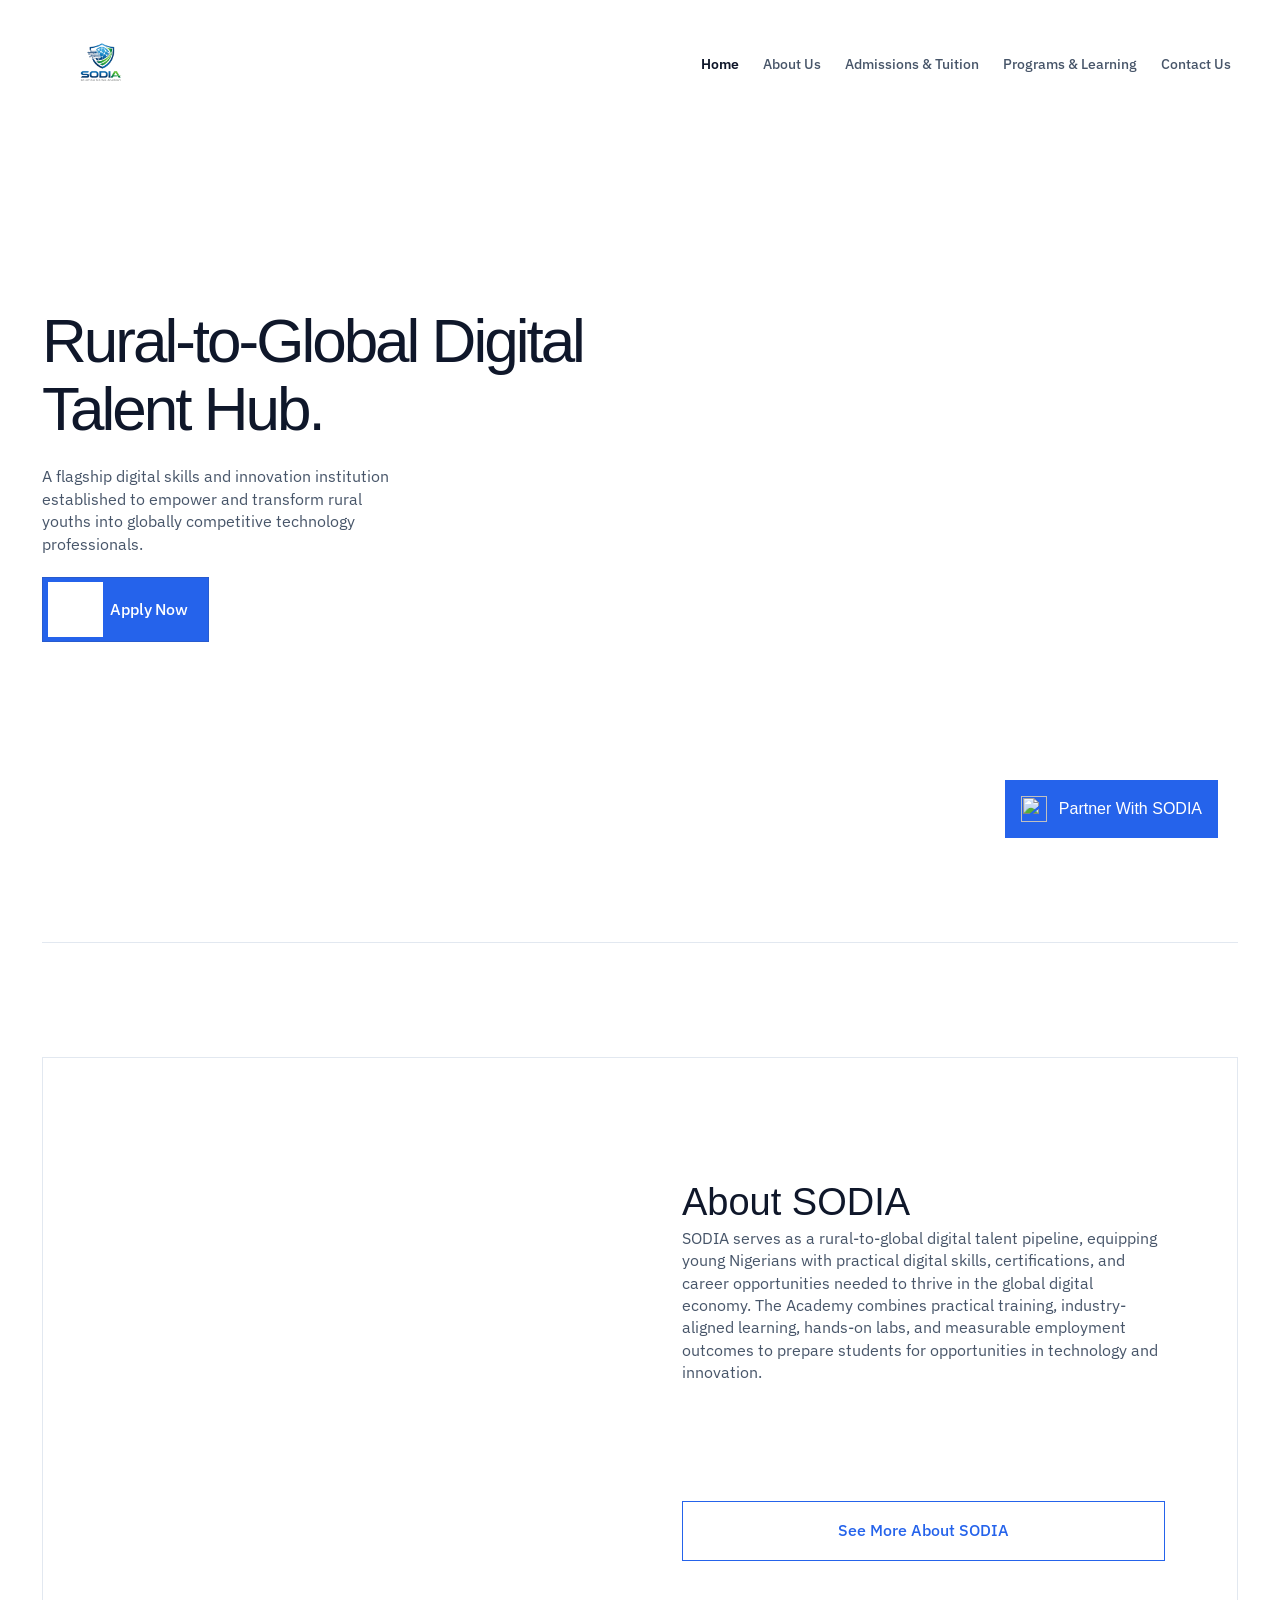
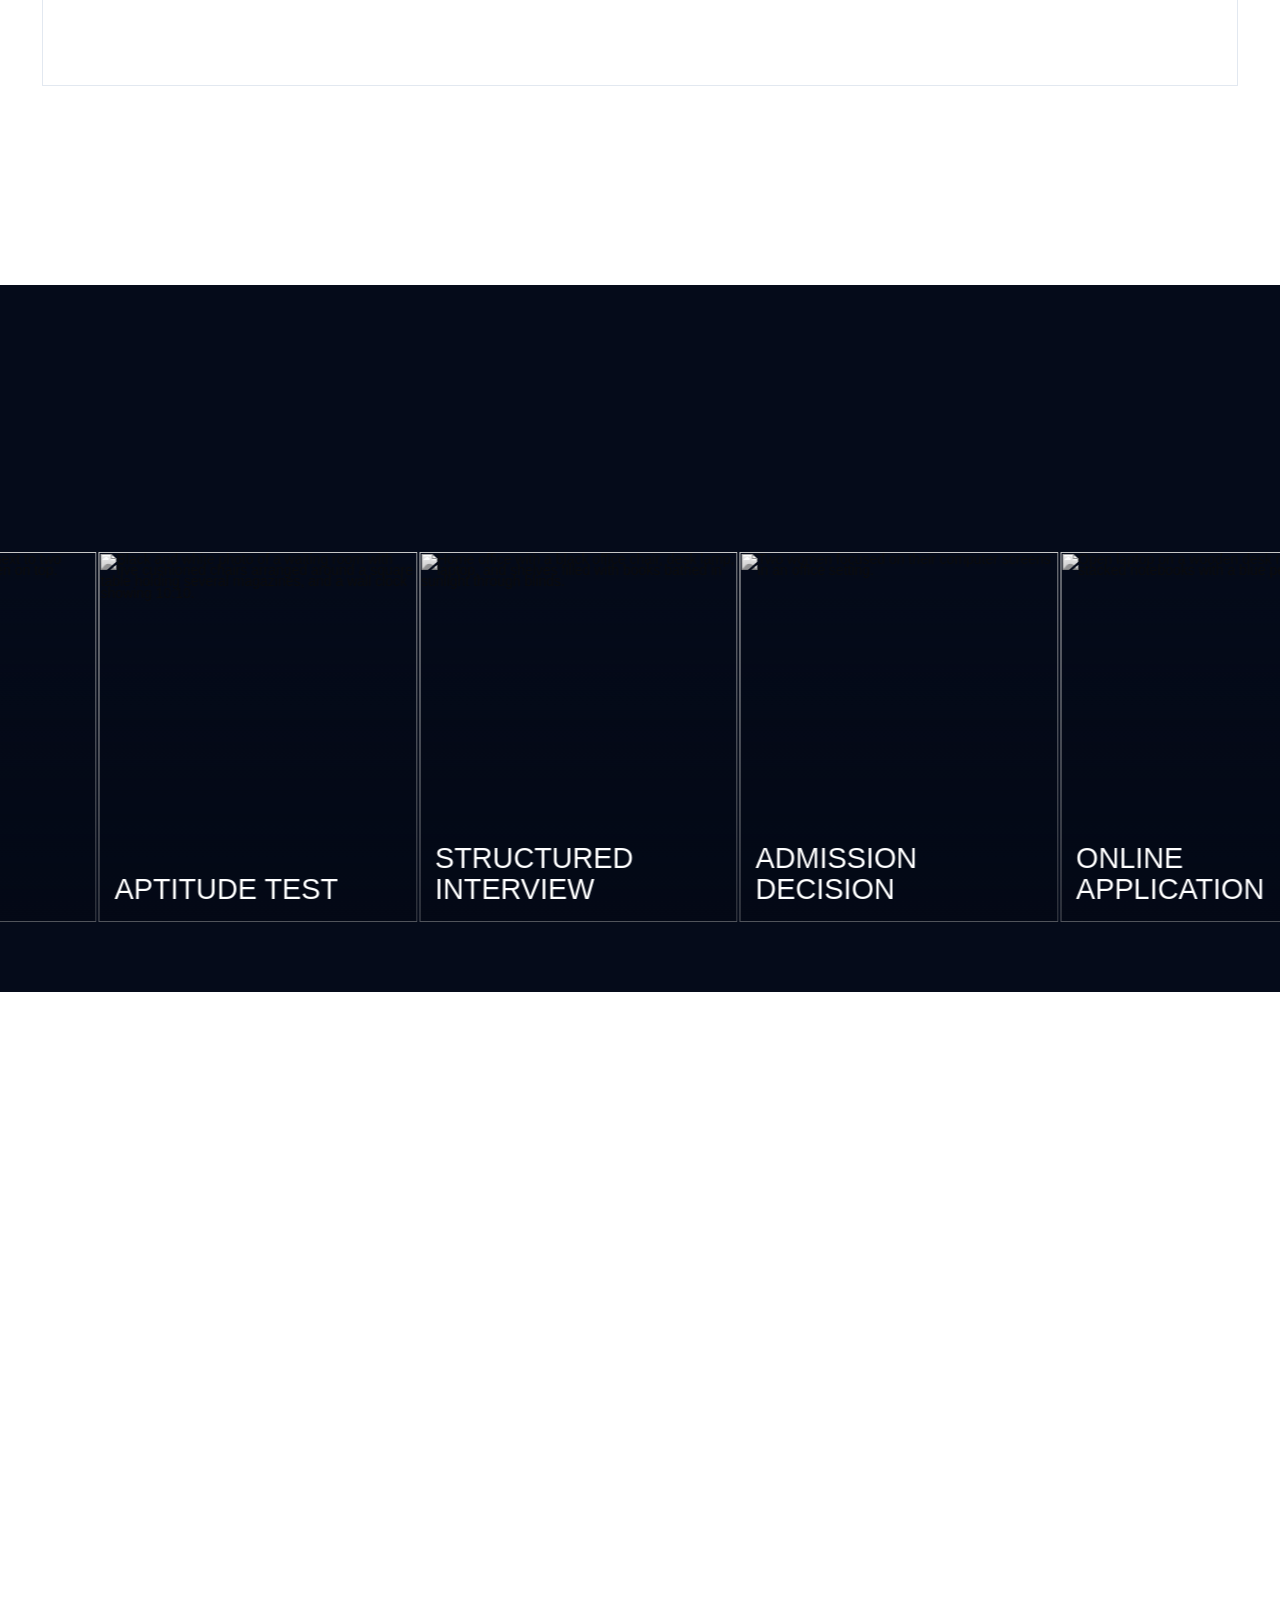
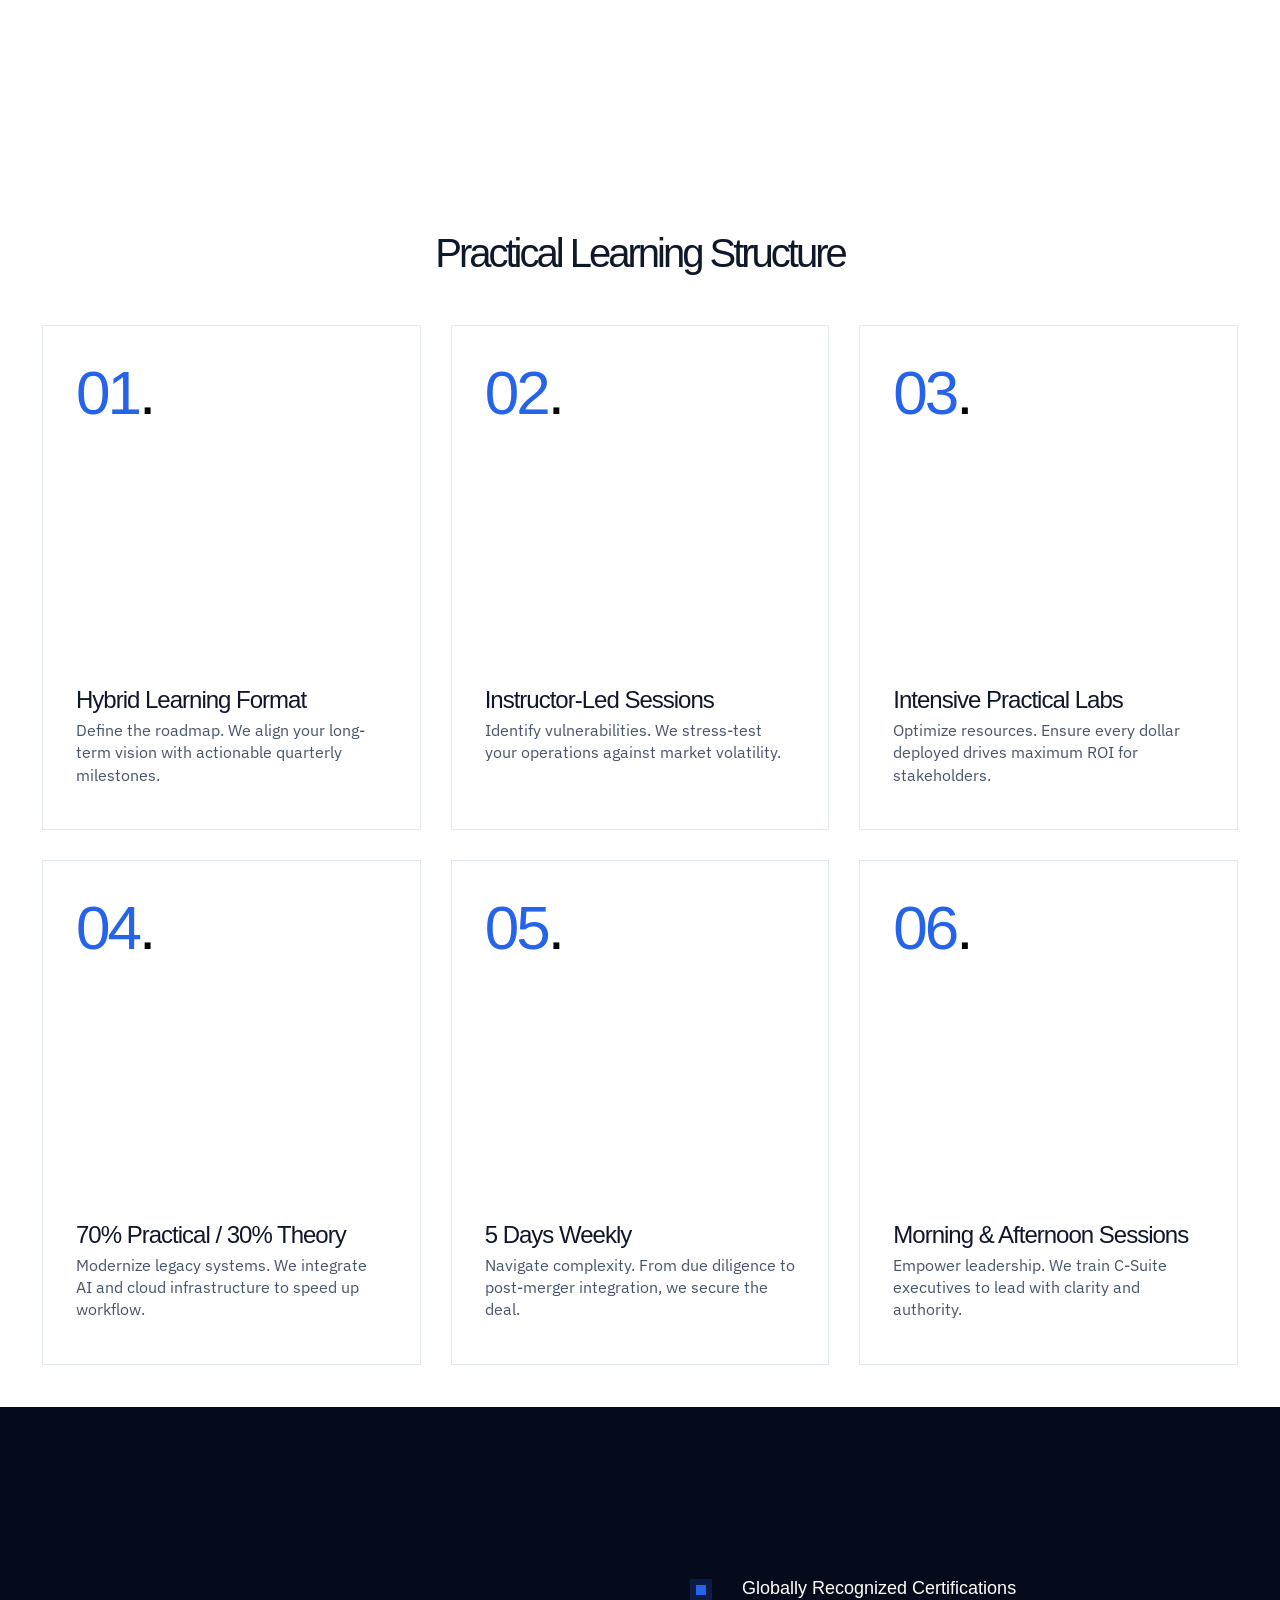
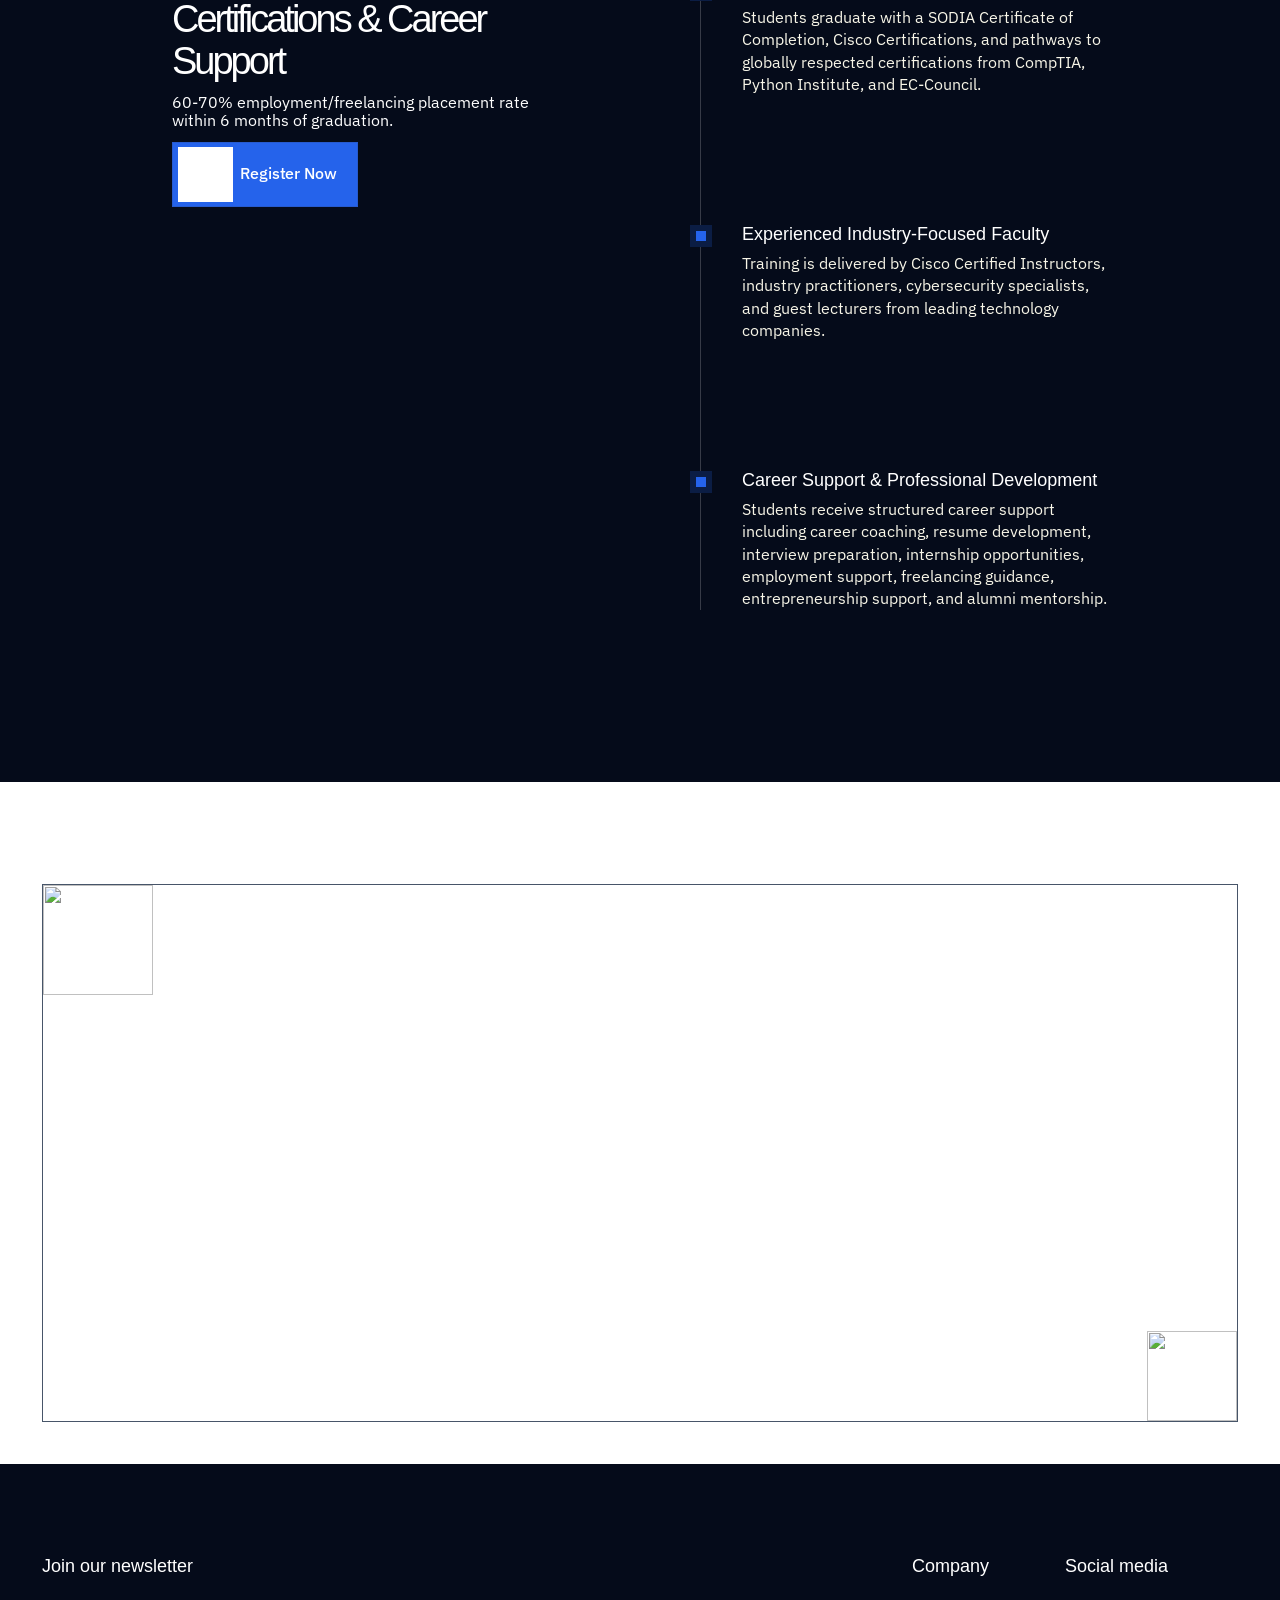
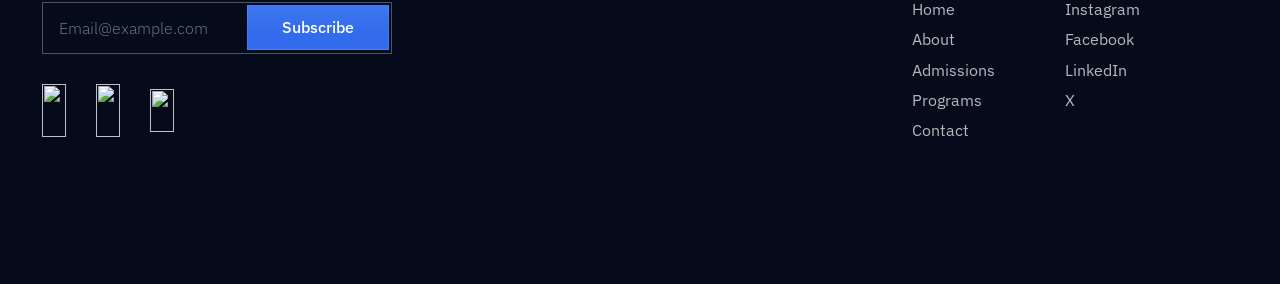
==== commit fef307f6: "Edited about page and fixed sodia logo" ====
--- a/index.html
+++ b/index.html
@@ -141,7 +141,7 @@
             <div class="container navbar-container">
                 <div class="navbar-holder">
                     <div class="navbar-container"><a href="/" aria-current="page" class="brand w-nav-brand w--current"
-                            aria-label="home"><img src="images/sodia-logo.png" style="height: min-content;"
+                            aria-label="home"><img src="images/sodia-logo.png"
                                 loading="lazy" alt="" class="brand-image"></a>
                         <nav role="navigation" class="nav-menu w-nav-menu">
                             <div class="nav-menu-link-holder">
@@ -889,7 +889,7 @@
                 <div class="cta-content">
                     <div class="fade-in-on-scroll"
                         style="transform: translate3d(0px, 45px, 0px) scale3d(1, 1, 1) rotateX(0deg) rotateY(0deg) rotateZ(0deg) skew(0deg, 0deg); transform-style: preserve-3d; opacity: 0; filter: blur(10px);">
-                        <h2 class="dark-text no-margins">
+                        <h2 class="black-text no-margins">
                             Shape the Future Through Digital Innovation
                         </h2>
                     </div>
@@ -928,7 +928,7 @@
                                     alt="" class="button-icon-small">
                             </div>
                         </a>
-                        <p class="dark-text">Limited Slots.</p>
+                        <p class="black-text">Limited Slots.</p>
                     </div>
                 </div><img
                     src="https://cdn.prod.website-files.com/698ba74bf3d2c260c734df04/698e002c1a250decb86082e5_Top.svg"
@@ -1163,8 +1163,7 @@
             </div>
         </div>
     </div>
-    <script src="https://d3e54v103j8qbb.cloudfront.net/js/jquery-3.5.1.min.dc5e7f18c8.js?site=698ba74bf3d2c260c734df04"
-        type="text/javascript" crossorigin="anonymous"></script>
+    <script src="https://cdnjs.cloudflare.com/ajax/libs/jquery/3.5.1/jquery.min.js" integrity="sha512-bLT0Qm9VnAYZDflyKcBaQ2gg0hSYNQrJ8RilYldYQ1FxQYoCLtUjuuRuZo+fjqhx/qtq/1itJ0C2ejDxltZVFg==" crossorigin="anonymous"></script>
     <script src="https://cdn.prod.website-files.com/698ba74bf3d2c260c734df04/js/webflow.schunk.36b8fb49256177c8.js"
         type="text/javascript" crossorigin="anonymous"></script>
     <script src="https://cdn.prod.website-files.com/698ba74bf3d2c260c734df04/js/webflow.schunk.b16a973032ee02e0.js"
--- a/css/main.css
+++ b/css/main.css
@@ -5009,7 +5009,7 @@
 }
 
 .about-hero-paragraph-holder {
-  max-width: 410px;
+  max-width: 810px;
 }
 
 .video-title {
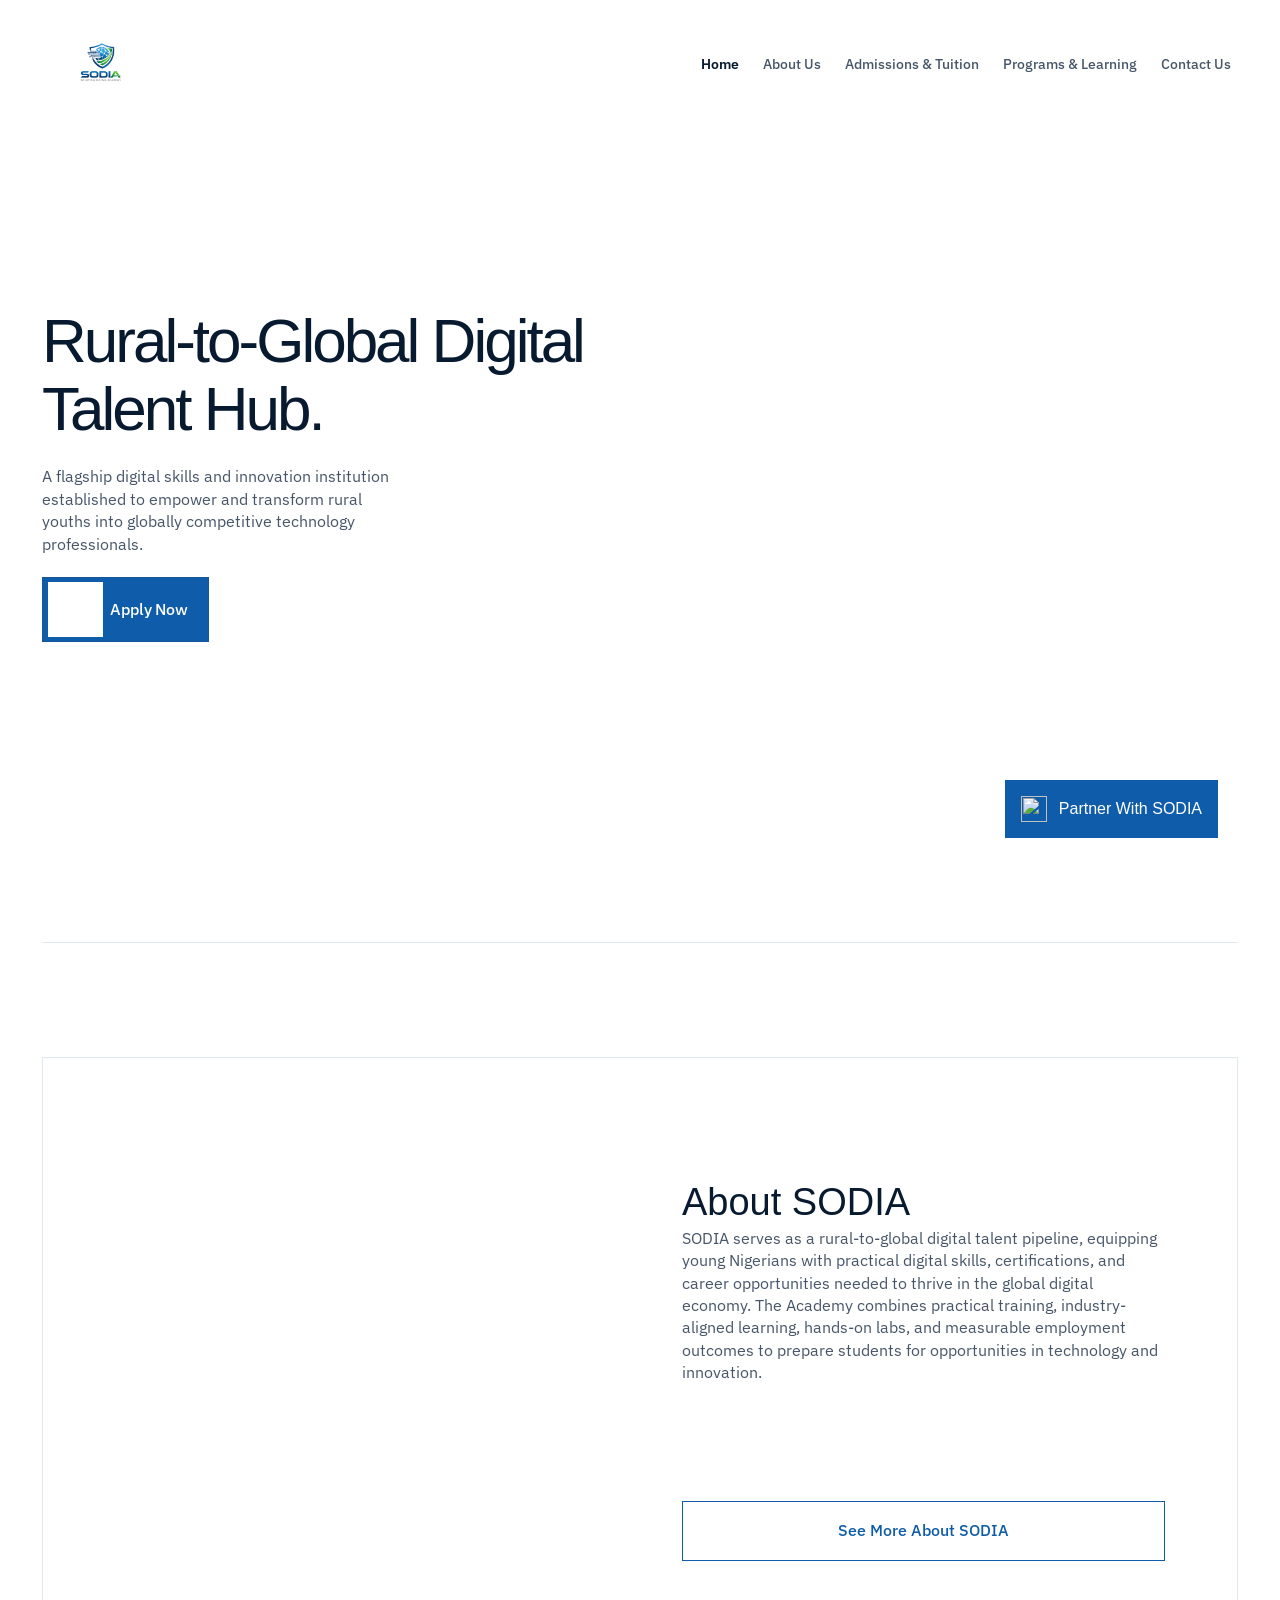
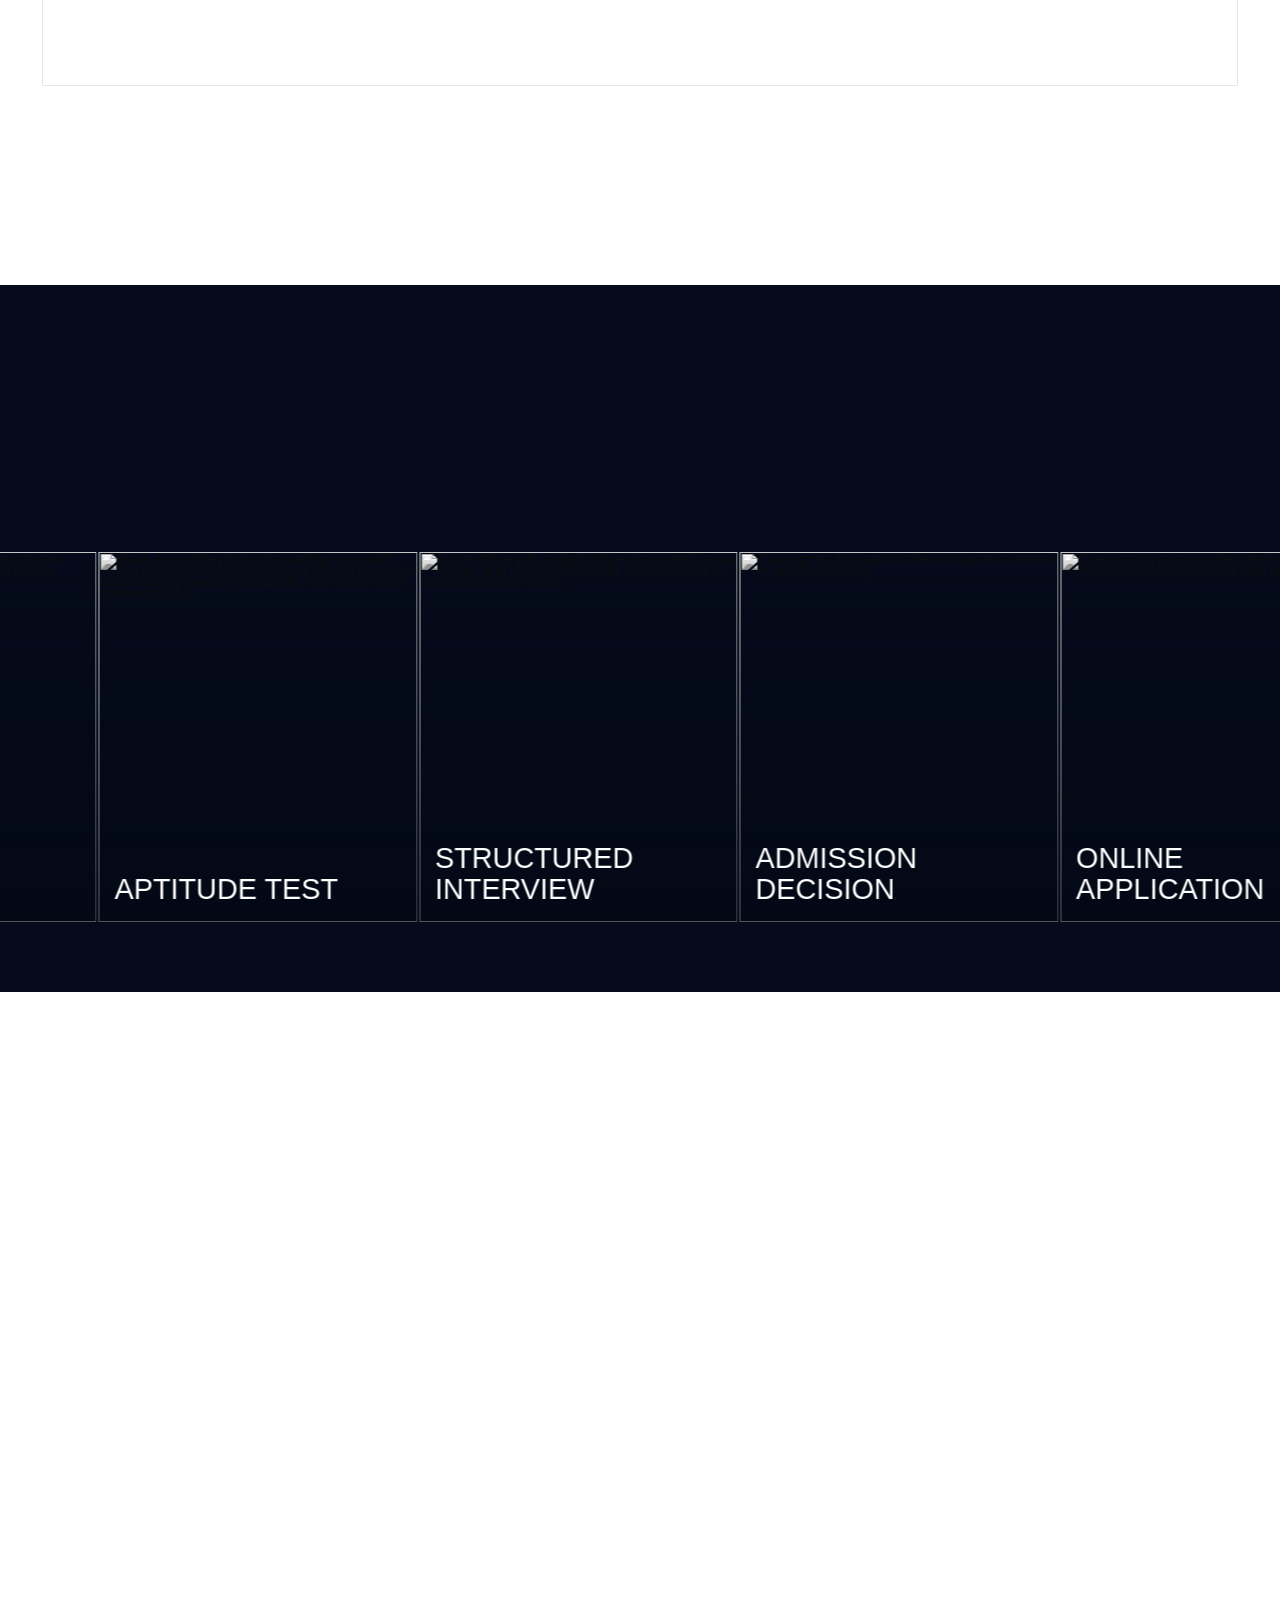
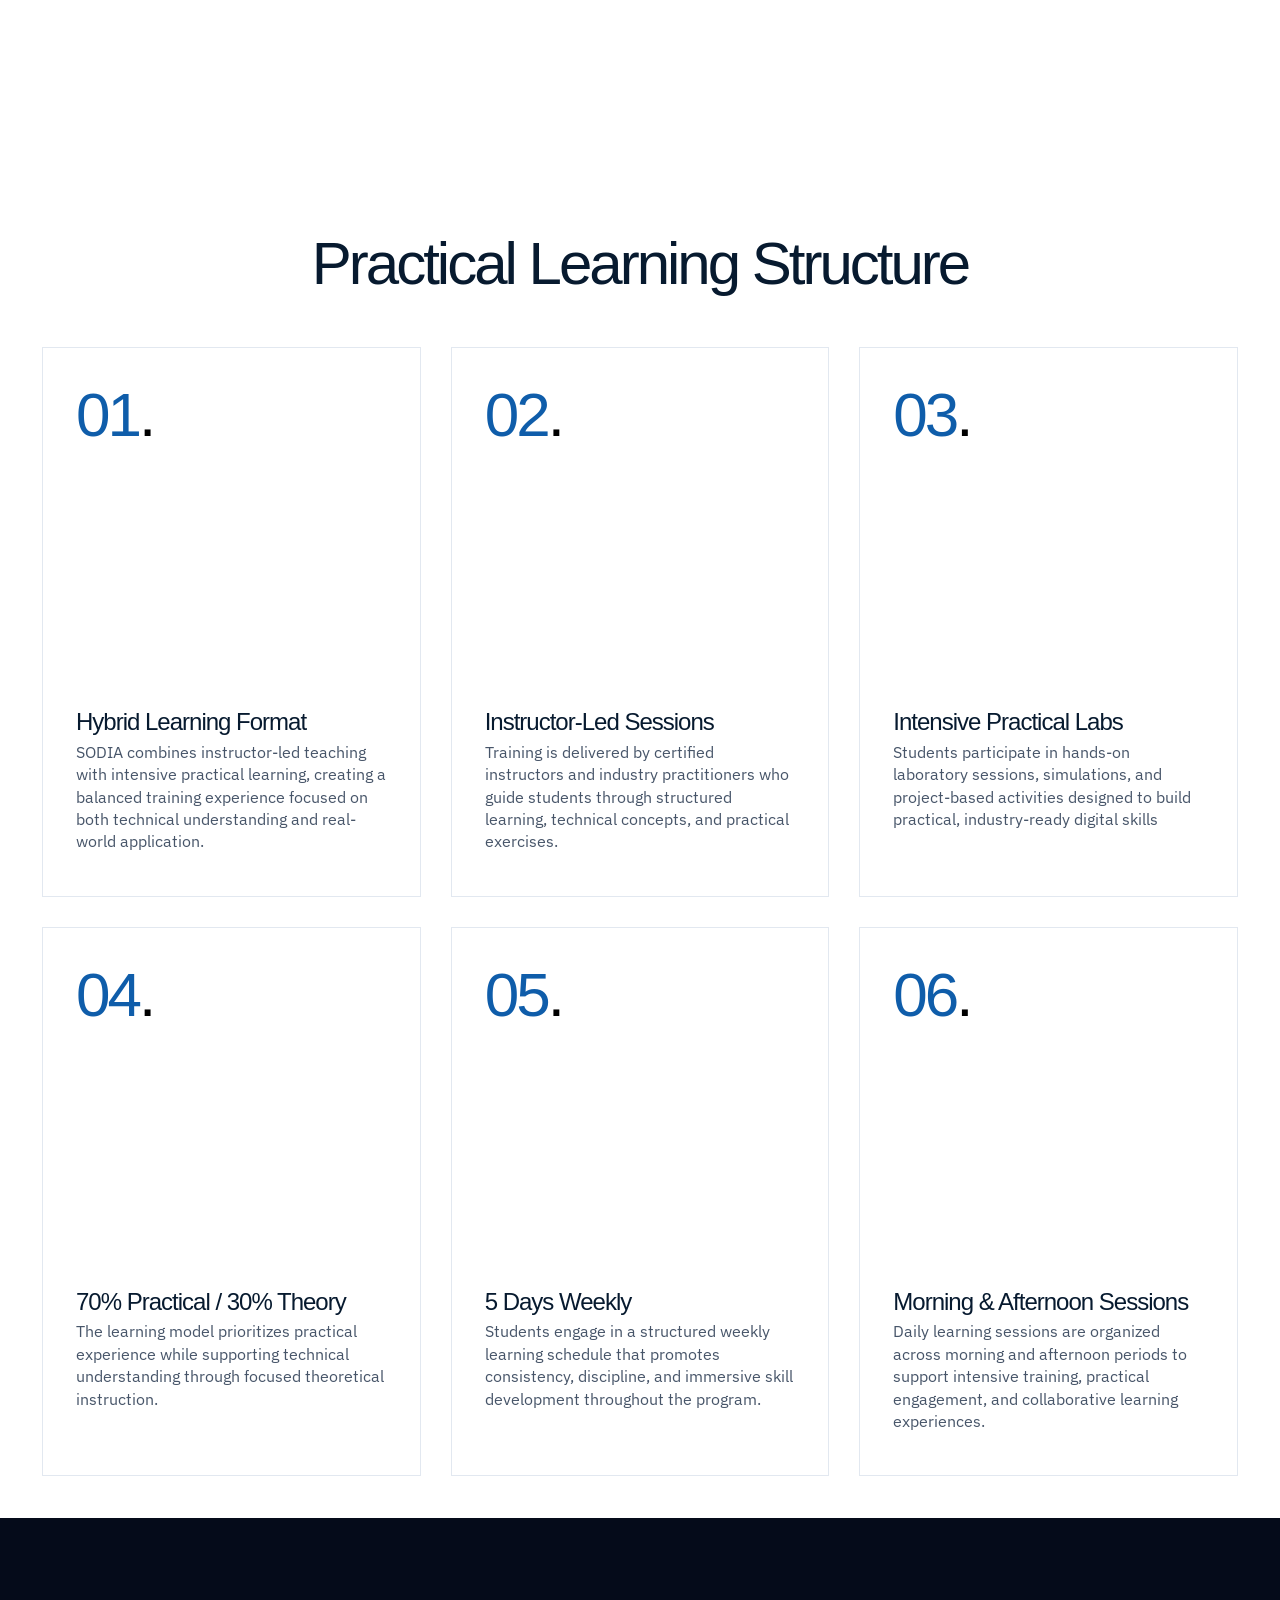
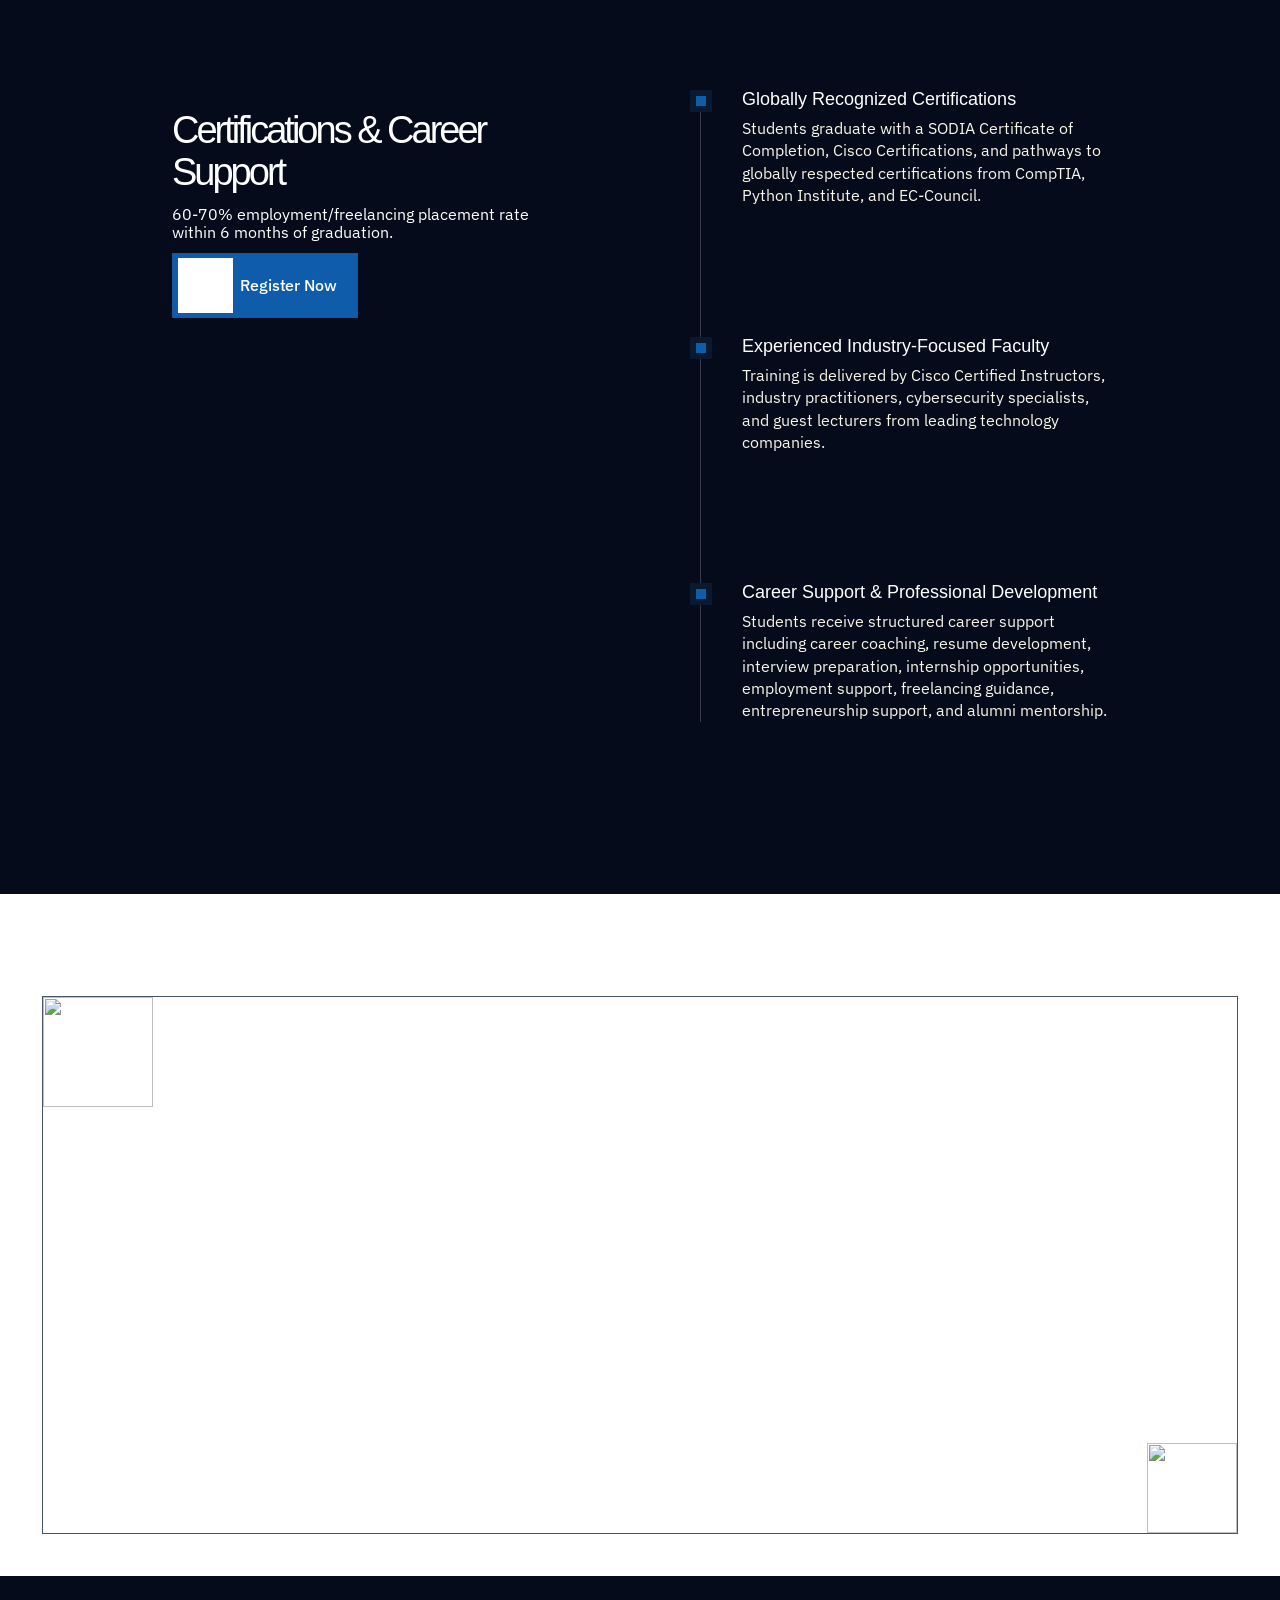
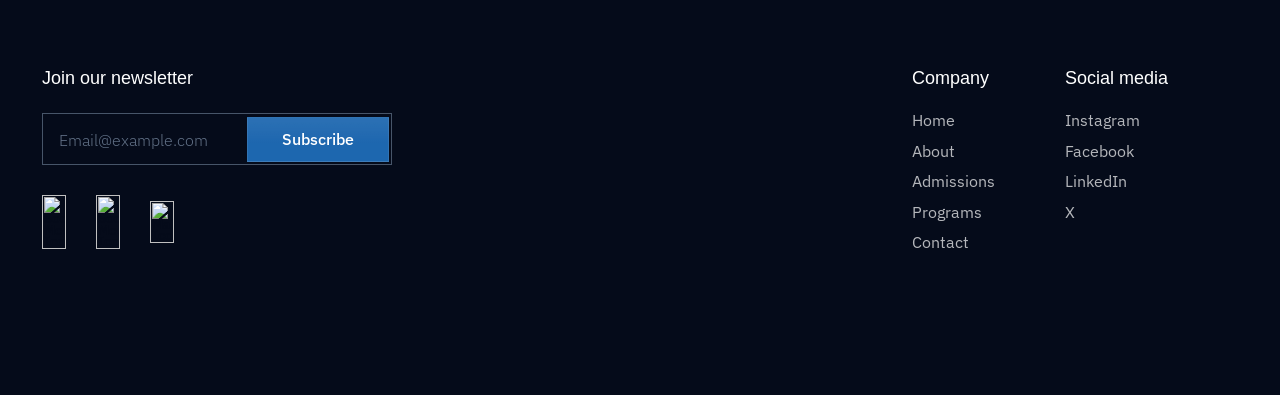
==== commit 3d0ed976: "Edited all pages" ====
--- a/index.html
+++ b/index.html
@@ -129,6 +129,14 @@
   }
 }
 </script>
+
+<style>
+    /* Hide Webflow badge */
+        .w-webflow-badge,
+        a[href*="webflow.com"][href*="Made-in-Webflow"] {
+            display: none !important;
+        }
+</style>
 </head>
 
 <body>
@@ -195,7 +203,7 @@
     <div class="section hero-home white-section">
         <div class="container _100-height">
             <div class="section-inside medium">
-                <div class="hero-holder">
+                <div class="home hero-holder">
                     <div class="hero-content">
                         <div class="hero-heading-holder">
                             <div class="animate-on-load"
@@ -610,7 +618,7 @@
     <div class="section white-section">
         <div class="container">
 
-            <h1 class="big-title" style="text-align: center; font-size: 2.5rem;">
+            <h1 class=" home big-title" style="text-align: center;">
                 Practical Learning Structure
             </h1>
             <div class="section-inside">
@@ -619,7 +627,9 @@
                         <h2 class="number">01<span class="black-text">.</span></h2>
                         <div class="grid-content-left">
                             <h5 class="h6-style">Hybrid Learning Format</h5>
-                            <p>Define the roadmap. We align your long-term vision with actionable quarterly milestones.
+                            <p>
+                                SODIA combines instructor-led teaching with intensive practical learning, creating a balanced 
+                                training experience focused on both technical understanding and real-world application.
                             </p>
                         </div>
                     </div>
@@ -627,21 +637,29 @@
                         <h2 class="number">02<span class="black-text">.</span></h2>
                         <div class="grid-content-left">
                             <h5 class="h6-style">Instructor-Led Sessions</h5>
-                            <p>Identify vulnerabilities. We stress-test your operations against market volatility.</p>
+                            <p>
+                                Training is delivered by certified instructors and industry practitioners who guide 
+                                students through structured learning, technical concepts, and practical exercises.
+                            </p>
                         </div>
                     </div>
                     <div class="grid-feature-holder">
                         <h2 class="number">03<span class="black-text">.</span></h2>
                         <div class="grid-content-left">
                             <h5 class="h6-style">Intensive Practical Labs</h5>
-                            <p>Optimize resources. Ensure every dollar deployed drives maximum ROI for stakeholders.</p>
+                            <p>
+                                Students participate in hands-on laboratory sessions, simulations, and project-based 
+                                activities designed to build practical, industry-ready digital skills
+                            </p>
                         </div>
                     </div>
                     <div class="grid-feature-holder">
                         <h2 class="number">04<span class="black-text">.</span></h2>
                         <div class="grid-content-left">
                             <h5 class="h6-style">70% Practical / 30% Theory</h5>
-                            <p>Modernize legacy systems. We integrate AI and cloud infrastructure to speed up workflow.
+                            <p>
+                                The learning model prioritizes practical experience while supporting 
+                                technical understanding through focused theoretical instruction.
                             </p>
                         </div>
                     </div>
@@ -649,7 +667,9 @@
                         <h2 class="number">05<span class="black-text">.</span></h2>
                         <div class="grid-content-left">
                             <h5 class="h6-style">5 Days Weekly</h5>
-                            <p>Navigate complexity. From due diligence to post-merger integration, we secure the deal.
+                            <p>
+                                Students engage in a structured weekly learning schedule that promotes consistency, 
+                                discipline, and immersive skill development throughout the program.
                             </p>
                         </div>
                     </div>
@@ -657,7 +677,10 @@
                         <h2 class="number">06<span class="black-text">.</span></h2>
                         <div class="grid-content-left">
                             <h5 class="h6-style">Morning & Afternoon Sessions</h5>
-                            <p>Empower leadership. We train C-Suite executives to lead with clarity and authority.</p>
+                            <p>
+                                Daily learning sessions are organized across morning and afternoon periods to support 
+                                intensive training, practical engagement, and collaborative learning experiences.
+                            </p>
                         </div>
                     </div>
                 </div>
@@ -671,9 +694,11 @@
                             <div class="grid-feature-holder">
                                 <h2 class="number">01<span class="black-text">.</span></h2>
                                 <div class="grid-content-left">
-                                    <h5 class="h6-style">Learning Structure</h5>
-                                    <p>Define the roadmap. We align your long-term vision with actionable quarterly
-                                        milestones.</p>
+                                    <h5 class="h6-style">Hybrid Learning Format</h5>
+                                    <p>
+                                        SODIA combines instructor-led teaching with intensive practical learning, creating a 
+                                        balanced training experience focused on both technical understanding and real-world application.
+                                    </p>
                                 </div>
                             </div>
                         </div>
@@ -683,9 +708,11 @@
                                 <h2 class="number" aria-hidden="true">02<span class="black-text"
                                         aria-hidden="true">.</span></h2>
                                 <div class="grid-content-left" aria-hidden="true">
-                                    <h5 class="h6-style" aria-hidden="true">Risk Management</h5>
-                                    <p aria-hidden="true">Identify vulnerabilities. We stress-test your operations
-                                        against market volatility.</p>
+                                    <h5 class="h6-style" aria-hidden="true">Instructor-led Sessions</h5>
+                                    <p aria-hidden="true">
+                                        Training is delivered by certified instructors and industry practitioners who guide students through 
+                                        structured learning, technical concepts, and practical exercises.
+                                    </p>
                                 </div>
                             </div>
                         </div>
@@ -695,9 +722,11 @@
                                 <h2 class="number" aria-hidden="true">03<span class="black-text"
                                         aria-hidden="true">.</span></h2>
                                 <div class="grid-content-left" aria-hidden="true">
-                                    <h5 class="h6-style" aria-hidden="true">Capital Allocation</h5>
-                                    <p aria-hidden="true">Optimize resources. Ensure every dollar deployed drives
-                                        maximum ROI for stakeholders.</p>
+                                    <h5 class="h6-style" aria-hidden="true">Intensive Practical Labs</h5>
+                                    <p aria-hidden="true">
+                                        Students participate in hands-on laboratory sessions, simulations, and project-based 
+                                        activities designed to build practical, industry-ready digital skills
+                                    </p>
                                 </div>
                             </div>
                         </div>
@@ -707,9 +736,11 @@
                                 <h2 class="number" aria-hidden="true">04<span class="black-text"
                                         aria-hidden="true">.</span></h2>
                                 <div class="grid-content-left" aria-hidden="true">
-                                    <h5 class="h6-style" aria-hidden="true">Digital Transformation</h5>
-                                    <p aria-hidden="true">Modernize legacy systems. We integrate AI and cloud
-                                        infrastructure to speed up workflow.</p>
+                                    <h5 class="h6-style" aria-hidden="true">70% Practical / 30% Theory</h5>
+                                    <p aria-hidden="true">
+                                        The learning model prioritizes practical experience while supporting 
+                                        technical understanding through focused theoretical instruction.
+                                    </p>
                                 </div>
                             </div>
                         </div>
@@ -719,9 +750,11 @@
                                 <h2 class="number" aria-hidden="true">05<span class="black-text"
                                         aria-hidden="true">.</span></h2>
                                 <div class="grid-content-left" aria-hidden="true">
-                                    <h5 class="h6-style" aria-hidden="true">Mergers &amp; Acquisitions</h5>
-                                    <p aria-hidden="true">Navigate complexity. From due diligence to post-merger
-                                        integration, we secure the deal.</p>
+                                    <h5 class="h6-style" aria-hidden="true">5 Days Weekly</h5>
+                                    <p aria-hidden="true">
+                                        Students engage in a structured weekly learning schedule that promotes consistency, 
+                                        discipline, and immersive skill development throughout the program.
+                                    </p>
                                 </div>
                             </div>
                         </div>
@@ -731,9 +764,11 @@
                                 <h2 class="number" aria-hidden="true">06<span class="black-text"
                                         aria-hidden="true">.</span></h2>
                                 <div class="grid-content-left" aria-hidden="true">
-                                    <h5 class="h6-style" aria-hidden="true">Executive Coaching</h5>
-                                    <p aria-hidden="true">Empower leadership. We train C-Suite executives to lead with
-                                        clarity and authority.</p>
+                                    <h5 class="h6-style" aria-hidden="true">Morning & Afternoon Sessions</h5>
+                                    <p aria-hidden="true">
+                                        Daily learning sessions are organized across morning and afternoon periods to support 
+                                        intensive training, practical engagement, and collaborative learning experiences.
+                                    </p>
                                 </div>
                             </div>
                         </div>
@@ -819,9 +854,9 @@
                             </div>
                             <div class="proggess-tree-content">
                                 <div class="proggess-tree-dot"
-                                    style="will-change: background; background-color: rgb(11, 29, 68);">
+                                    style="will-change: background; background-color: rgb(7, 26, 47);">
                                     <div class="proggess-tree-dot-inside"
-                                        style="will-change: background; background-color: rgb(37, 99, 235);"></div>
+                                        style="will-change: background; background-color: rgb(15, 93, 170);"></div>
                                 </div>
                                 <div class="proggess-tree-inside"
                                     style="will-change: opacity, transform; opacity: 1; transform: translate3d(0px, 0px, 0px) scale3d(1, 1, 1) rotateX(0deg) rotateY(0deg) rotateZ(0deg) skew(0deg, 0deg); transform-style: preserve-3d;">
@@ -837,9 +872,9 @@
                             </div>
                             <div class="proggess-tree-content">
                                 <div class="proggess-tree-dot"
-                                    style="will-change: background; background-color: rgb(11, 29, 68);">
+                                    style="will-change: background; background-color: rgb(7, 26, 47);">
                                     <div class="proggess-tree-dot-inside"
-                                        style="will-change: background; background-color: rgb(37, 99, 235);"></div>
+                                        style="will-change: background; background-color: rgb(15, 93, 170);"></div>
                                 </div>
                                 <div class="proggess-tree-inside"
                                     style="will-change: opacity, transform; opacity: 1; transform: translate3d(0px, 0px, 0px) scale3d(1, 1, 1) rotateX(0deg) rotateY(0deg) rotateZ(0deg) skew(0deg, 0deg); transform-style: preserve-3d;">
@@ -855,9 +890,9 @@
                             </div>
                             <div class="proggess-tree-content">
                                 <div class="proggess-tree-dot"
-                                    style="will-change: background; background-color: rgb(11, 29, 68);">
+                                    style="will-change: background; background-color: rgb(7, 26, 47);">
                                     <div class="proggess-tree-dot-inside"
-                                        style="will-change: background; background-color: rgb(37, 99, 235);"></div>
+                                        style="will-change: background; background-color:rgb(15, 93, 170);"></div>
                                 </div>
                                 <div class="proggess-tree-inside"
                                     style="will-change: opacity, transform; opacity: 1; transform: translate3d(0px, 0px, 0px) scale3d(1, 1, 1) rotateX(0deg) rotateY(0deg) rotateZ(0deg) skew(0deg, 0deg); transform-style: preserve-3d;">
@@ -882,7 +917,6 @@
     </div>
 
     <!-- CTA -->
-
     <div class="section white-section">
         <div class="container">
             <div class="cta-holder">
@@ -1077,7 +1111,6 @@
     </div> -->
     
     <!-- FOOTER -->
-
     <div class="section">
         <div class="footer-holder">
             <div class="footer-container">
--- a/css/main.css
+++ b/css/main.css
@@ -227,6 +227,7 @@
   font-family: Arial, sans-serif;
   font-size: 14px;
   line-height: 20px;
+  z-index: 6;
 }
 
 img {
@@ -294,7 +295,7 @@
   display: contents;
 }
 
-.w-webflow-badge, .w-webflow-badge > img {
+/* .w-webflow-badge, .w-webflow-badge > img {
   box-sizing: unset;
   width: unset;
   height: unset;
@@ -342,9 +343,9 @@
   word-spacing: unset;
   word-wrap: unset;
   transition: unset;
-}
-
-.w-webflow-badge {
+  } */
+
+/* .w-webflow-badge {
   white-space: nowrap;
   cursor: pointer;
   box-shadow: 0 0 0 1px #0000001a, 0 1px 3px #0000001a;
@@ -366,15 +367,15 @@
   position: fixed !important;
   inset: auto 12px 12px auto !important;
   transform: none !important;
-}
-
-.w-webflow-badge > img {
+  } */
+
+/* .w-webflow-badge > img {
   position: unset;
   visibility: unset !important;
   opacity: 1 !important;
   vertical-align: middle !important;
   display: inline-block !important;
-}
+  }*/
 
 h1, h2, h3, h4, h5, h6 {
   margin-bottom: 10px;
@@ -2109,10 +2110,10 @@
   --_spacings---core--container-max-width: 1440px;
   --_spacings---core--container-paddings: var(--_spacings---tokens--space-xxl);
   --tokens--border-strong: #c5cbd2;
-  --tokens--primary: #2563eb;
+  --tokens--primary: #0f5daa;
   --tokens--text-inverse: #fff;
-  --tokens--accent: #2563eb33;
-  --tokens--text-primary: #0f172a;
+  --tokens--accent: #0f5daa33;
+  --tokens--text-primary: #071A2F;
   --tokens--surface: white;
   --_typrography---desktop--l-body-paragraph: 18px;
   --tokens--text-secondary: #475569;
@@ -2472,7 +2473,7 @@
 
 .button.link-button {
   color: var(--tokens--text-primary);
-  background-color: #2563eb00;
+  background-color: #0f5daa00;
   border-style: none;
   border-radius: 0;
   padding: 0;
@@ -5381,6 +5382,11 @@
   display: flex;
 }
 
+.admission.case-study-section{
+  margin-top: 0;
+  padding-top: 0;
+}
+
 .case-study-left {
   flex-flow: column;
   justify-content: space-between;
@@ -5512,7 +5518,7 @@
 
 .overlay {
   z-index: 1;
-  background-image: linear-gradient(90deg, var(--tokens--primary) 85%, #2563eb00);
+  background-image: linear-gradient(90deg, var(--tokens--primary) 85%, #0f5daa00);
   opacity: 1;
   width: 150%;
   position: absolute;
@@ -6310,6 +6316,11 @@
 
   .big-title {
     font-size: 40px;
+  }
+
+  .home.big-title {
+    font-size: 24px;
+    margin: 1.5rem 0;
   }
 
   .team-grid-holder {
@@ -6867,6 +6878,10 @@
     padding-top: 40px;
   }
 
+  .home.hero-holder {
+    padding-top: 2rem;
+  }
+
   .hero-image-holder {
     height: 450px;
   }
@@ -7033,6 +7048,10 @@
     padding-right: 0;
   }
 
+  .about.proggess-text {
+    padding-top: 0;
+  }
+
   .proggress-holder {
     padding-left: 0;
     padding-right: 0;
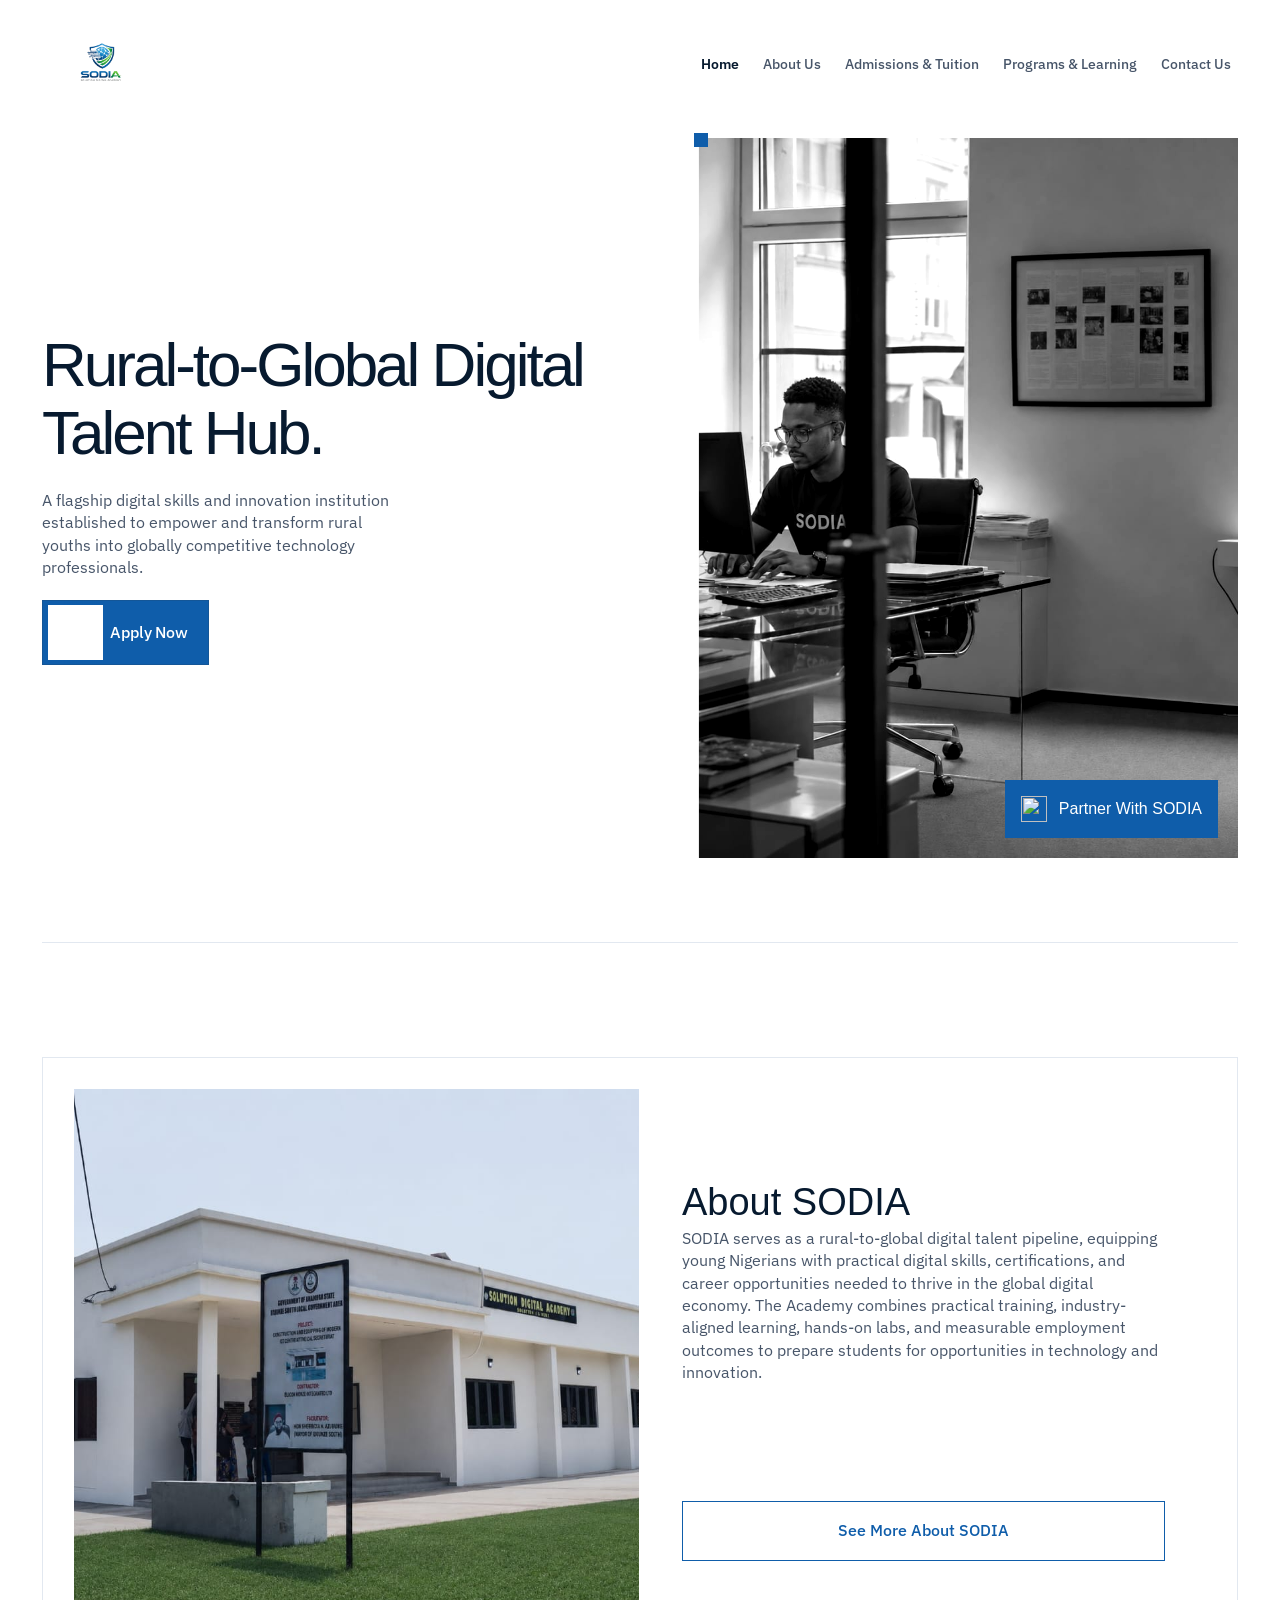
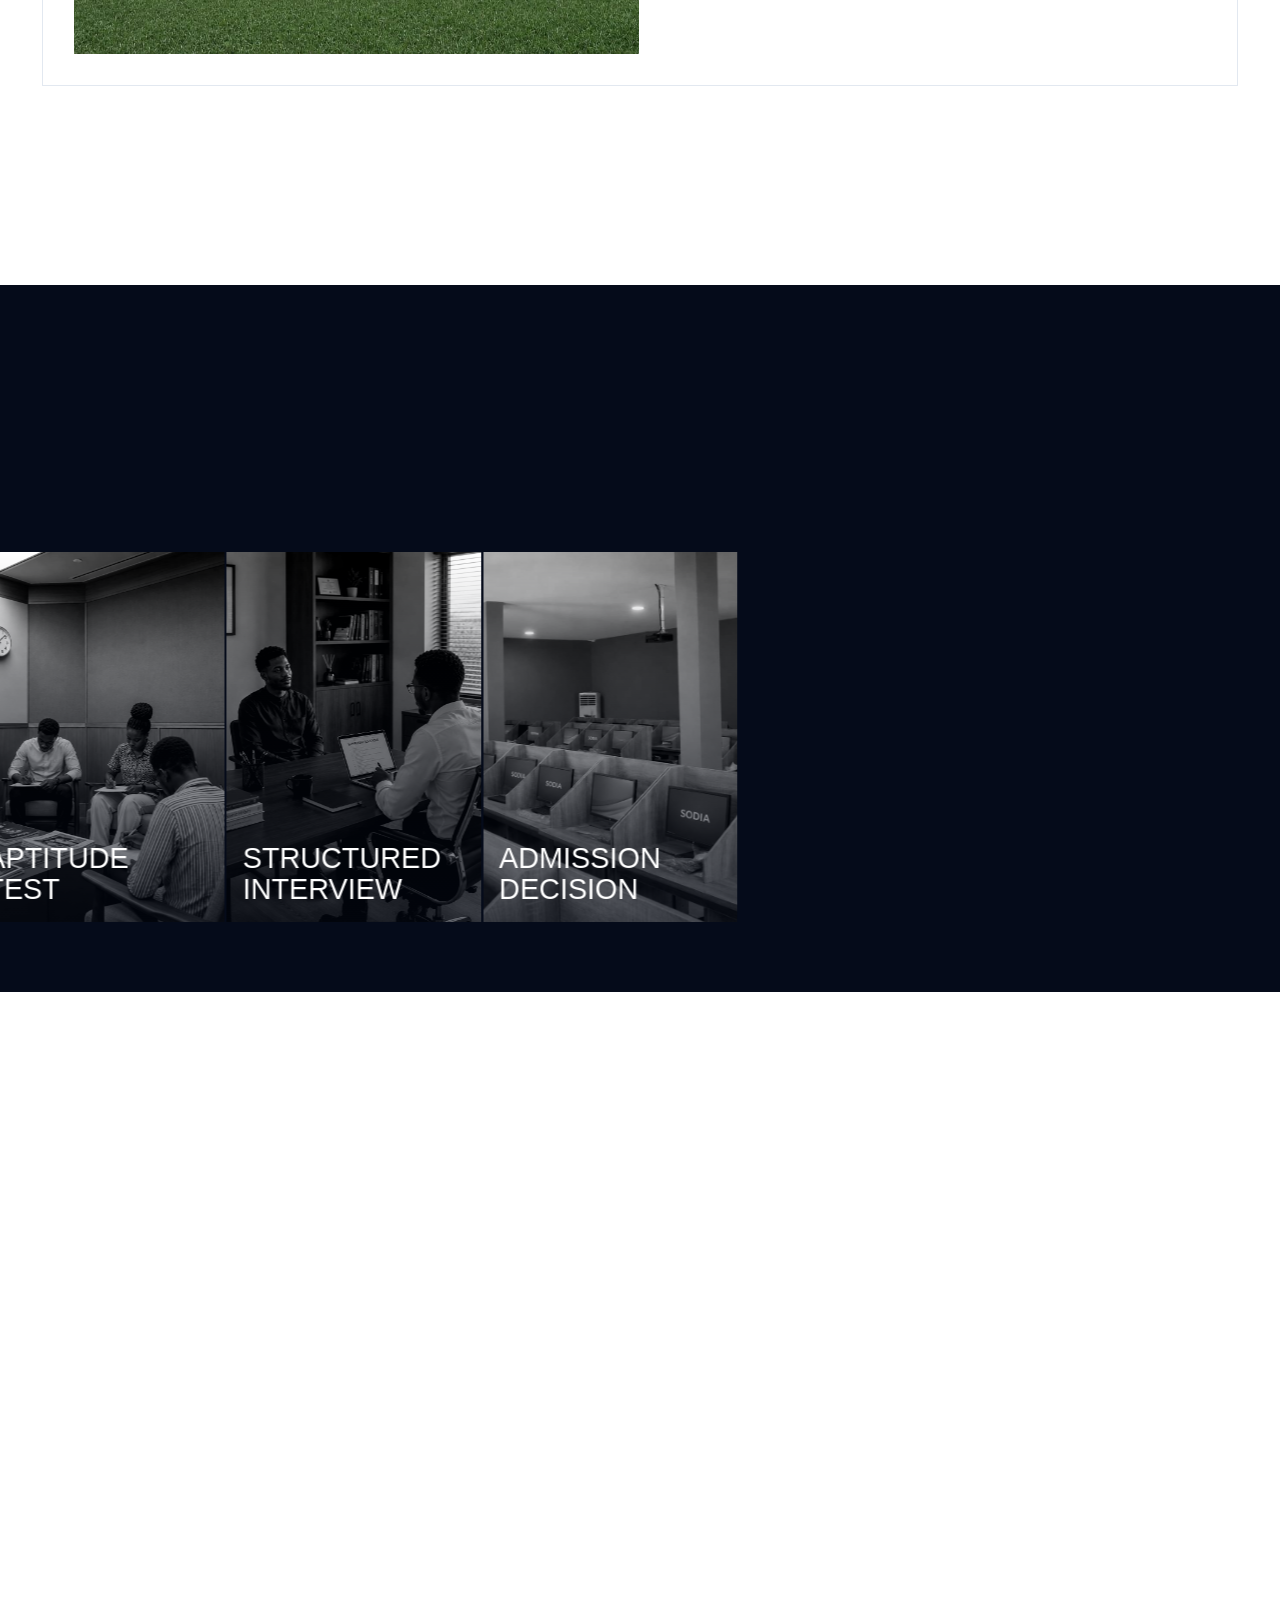
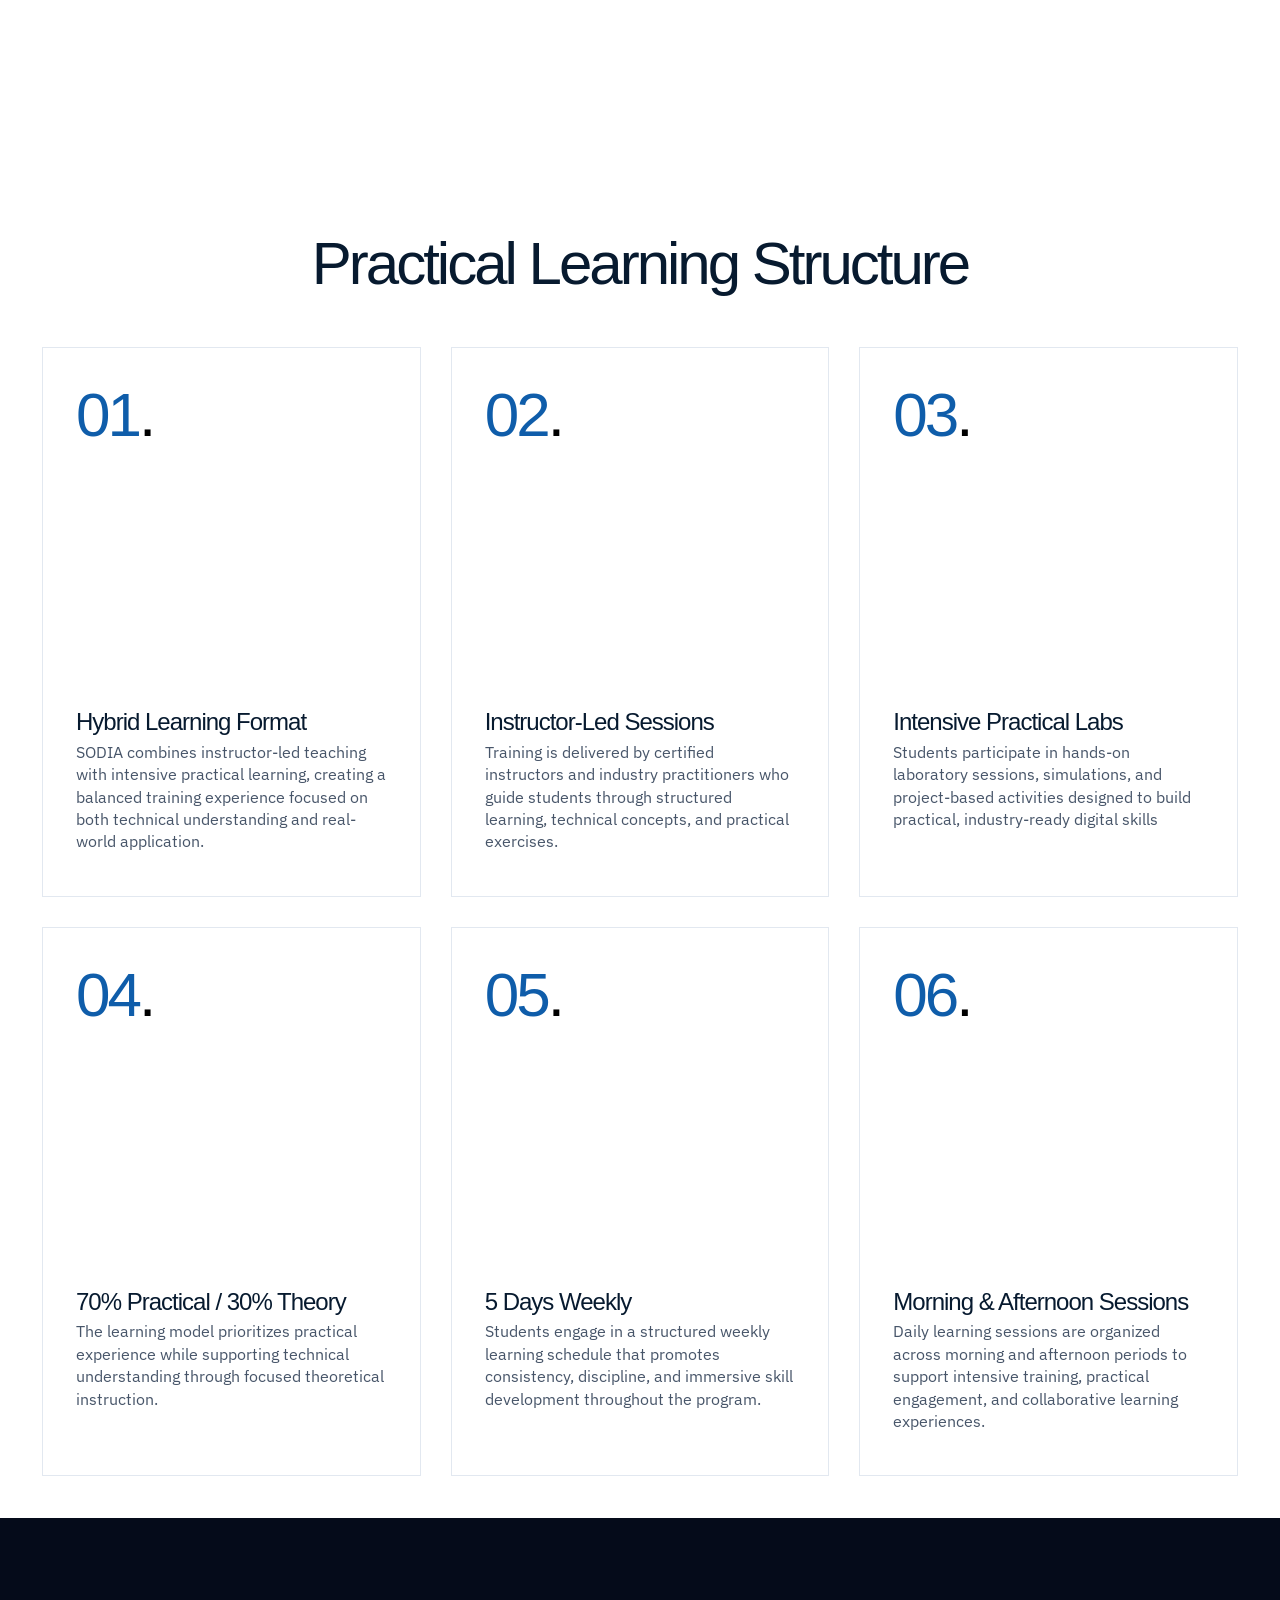
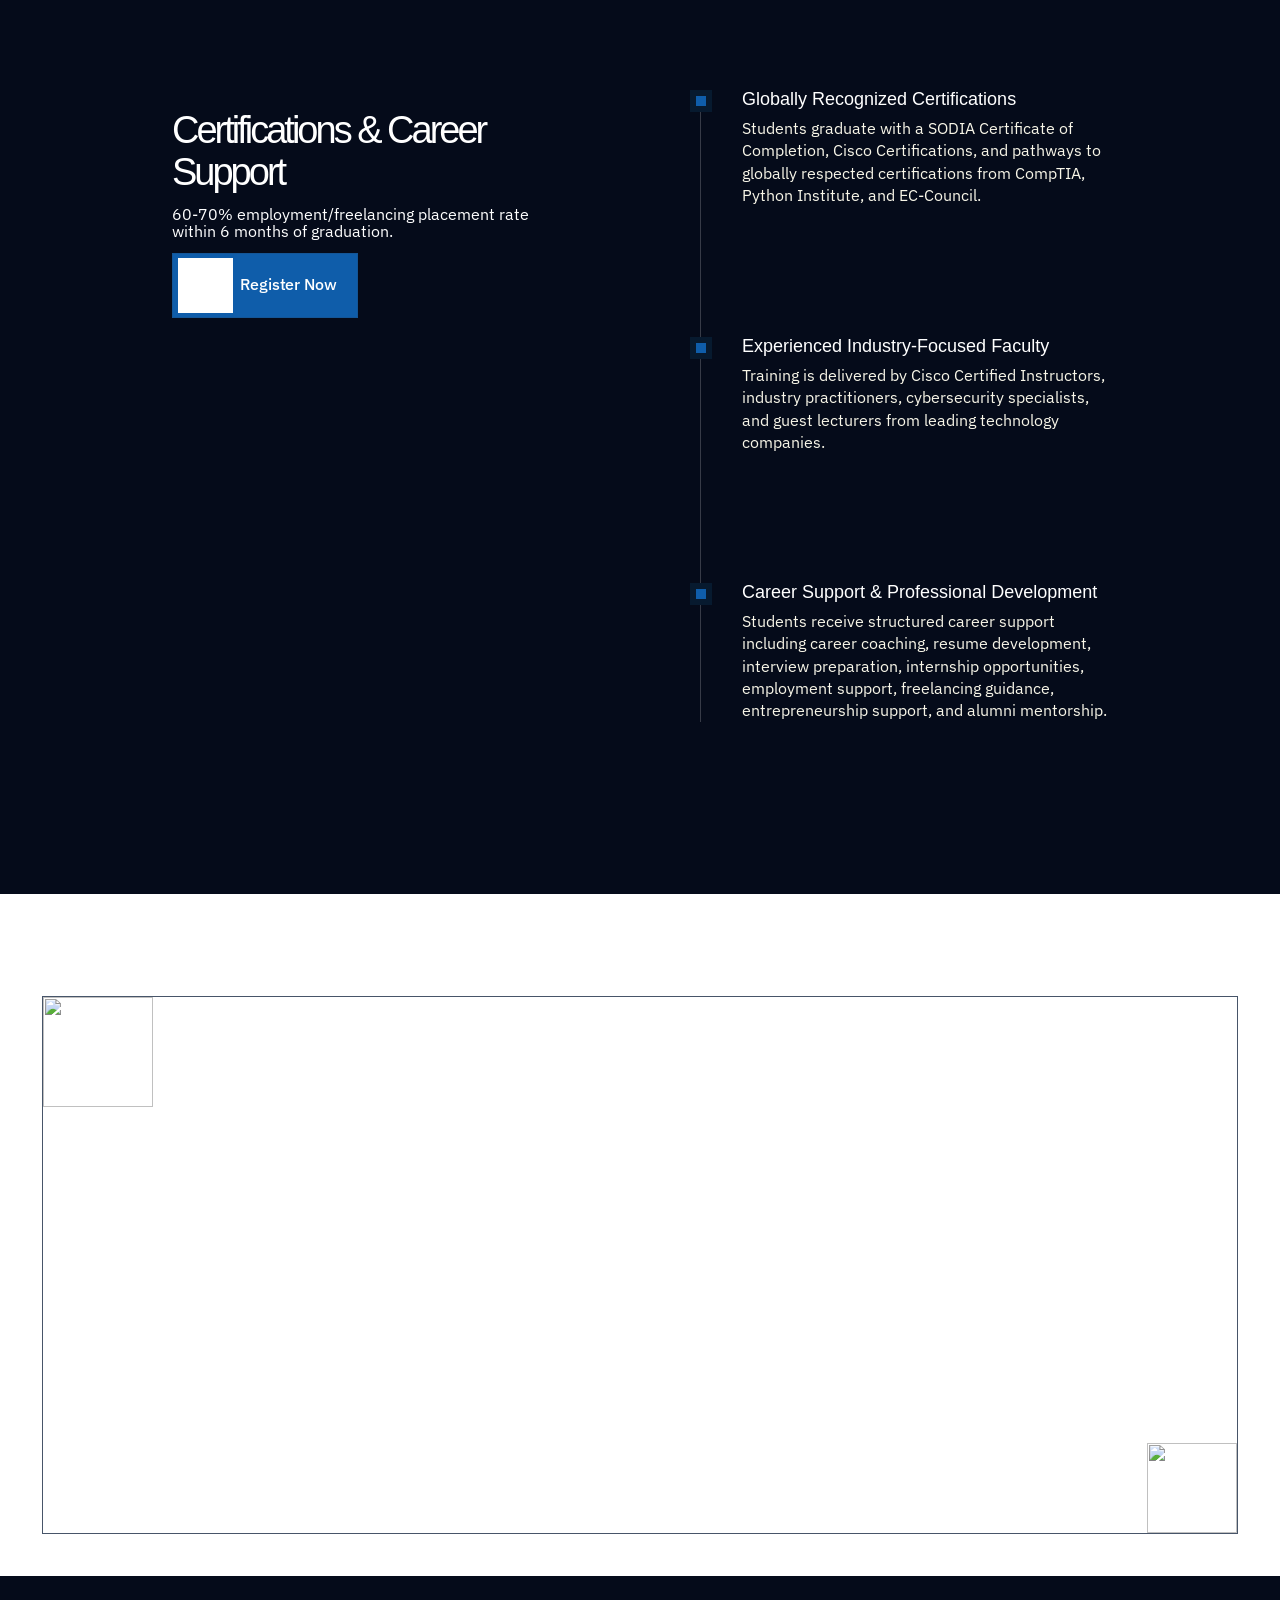
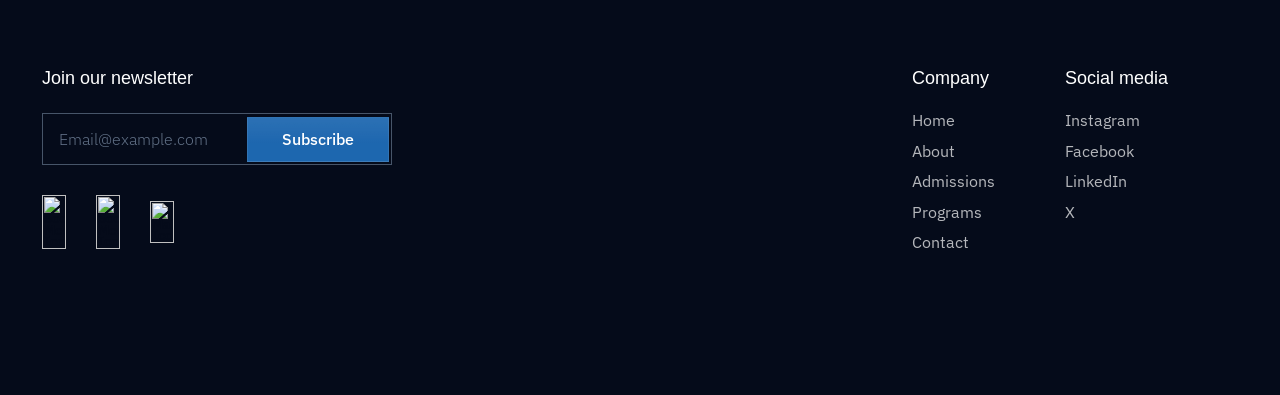
==== commit f39c87ed: "Edited files and updated images across files for responsiveness and improved visuals" ====
--- a/index.html
+++ b/index.html
@@ -9,7 +9,6 @@
         }
     </style>
     <meta charset="utf-8">
-    <link href="https://cdn.prod.website-files.com" rel="preconnect" crossorigin="anonymous">
     <title>SODIA - Solution Digital Academy</title>
     <meta content="Solution Digital Academy (SODIA) is a flagship digital skills institution empowering young Nigerians 
         through practical training in Cybersecurity, AI, Web Development, Python, Robotics, Ethical Hacking, and 
@@ -18,19 +17,18 @@
     <meta content="SODIA - Solution Digital Academy | Rural-to-Global Digital Talent Hub" property="og:title" />
     <meta property="og:description" content="SODIA equips rural youth with globally competitive digital skills through intensive practical training, 
         certification pathways, industry partnerships, and measurable employment outcomes." />
-    <meta content="https://cdn.prod.website-files.com/698ba74bf3d2c260c734df04/698e71cde525f8e8b00ec355_Web.avif"
+    <meta content="images/sodia-link-image.png"
         property="og:image">
     <meta content="SODIA - Solution Digital Academy | Rural-to-Global Digital Talent Hub" property="twitter:title">
     <meta content="Solution Digital Academy (SODIA) is a flagship digital skills institution empowering young Nigerians 
         through practical training in Cybersecurity, AI, Web Development, Python, Robotics, Ethical Hacking, and 
         emerging technologies - building globally competitive digital talent from rural communities."
         property="twitter:description">
-    <meta content="https://cdn.prod.website-files.com/698ba74bf3d2c260c734df04/698e71cde525f8e8b00ec355_Web.avif"
+    <meta content="images/sodia-link-image.png"
         property="twitter:image">
     <meta property="og:type" content="website">
     <meta content="summary_large_image" name="twitter:card">
     <meta content="width=device-width, initial-scale=1" name="viewport">
-    <!-- <meta content="Webflow" name="generator"> -->
 
     <link href="css/main.css" rel="stylesheet" type="text/css" crossorigin="anonymous">
 
@@ -47,9 +45,9 @@
         type="text/javascript">WebFont.load({ google: { families: ["IBM Plex Sans:300,400,500,600,700"] } });</script>
     <script
         type="text/javascript">!function (o, c) { var n = c.documentElement, t = " w-mod-"; n.className += t + "js", ("ontouchstart" in o || o.DocumentTouch && c instanceof DocumentTouch) && (n.className += t + "touch") }(window, document);</script>
-    <link href="https://cdn.prod.website-files.com/698ba74bf3d2c260c734df04/698ba81004d63068945a24b0_Fav.jpg"
+    <link href="images/sodia-inscription.png"
         rel="shortcut icon" type="image/x-icon">
-    <link href="https://cdn.prod.website-files.com/698ba74bf3d2c260c734df04/698ba812cf2cec5feb55e213_Web.jpg"
+    <link href="images/sodia-inscription.png"
         rel="apple-touch-icon">
     <script type="application/ld+json">
 {
@@ -223,7 +221,7 @@
                         </div>
                         <div class="animate-on-load"
                             style="translate: none; rotate: none; scale: none; transform: translate3d(0px, 0px, 0px); opacity: 1;">
-                            <a href="/contact" data-w-id="bb91e199-a5a8-ec43-45ba-157c8aae02fc"
+                            <a href="contact.html" data-w-id="bb91e199-a5a8-ec43-45ba-157c8aae02fc"
                                 class="fancy-button w-inline-block">
                                 <div class="button-wrap-arrows"
                                     style="transform: translate3d(0%, 0px, 0px) scale3d(1, 1, 1) rotateX(0deg) rotateY(0deg) rotateZ(0deg) skew(0deg, 0deg); transform-style: preserve-3d;">
@@ -248,11 +246,9 @@
                         </div>
                     </div>
                     <div class="hero-image-holder">
-                        <img sizes="(max-width: 2858px) 100vw, 2858px"
-                            srcset="https://cdn.prod.website-files.com/698ba74bf3d2c260c734df04/698bacb34390cf3ea3927f88_Modern%20Office%20Interior-p-500.webp 500w, https://cdn.prod.website-files.com/698ba74bf3d2c260c734df04/698bacb34390cf3ea3927f88_Modern%20Office%20Interior-p-800.webp 800w, https://cdn.prod.website-files.com/698ba74bf3d2c260c734df04/698bacb34390cf3ea3927f88_Modern%20Office%20Interior-p-1080.webp 1080w, https://cdn.prod.website-files.com/698ba74bf3d2c260c734df04/698bacb34390cf3ea3927f88_Modern%20Office%20Interior-p-1600.webp 1600w, https://cdn.prod.website-files.com/698ba74bf3d2c260c734df04/698bacb34390cf3ea3927f88_Modern%20Office%20Interior-p-2000.webp 2000w, https://cdn.prod.website-files.com/698ba74bf3d2c260c734df04/698bacb34390cf3ea3927f88_Modern%20Office%20Interior-p-2600.webp 2600w, https://cdn.prod.website-files.com/698ba74bf3d2c260c734df04/698bacb34390cf3ea3927f88_Modern%20Office%20Interior.webp 2858w"
+                        <img src="images/home-hero.png"
+                            loading="eager" class="hero-image animate-on-load" sizes="(max-width: 2858px) 100vw, 2858px"
                             alt="Modern office interior with glass desk, black office chairs, a computer monitor, and a framed document on the wall."
-                            src="https://cdn.prod.website-files.com/698ba74bf3d2c260c734df04/698bacb34390cf3ea3927f88_Modern%20Office%20Interior.webp"
-                            loading="eager" class="hero-image animate-on-load"
                             style="translate: none; rotate: none; scale: none; transform: translate3d(0px, 0px, 0px); opacity: 1;">
                         <div class="box-square top-left animate-on-load"
                             style="translate: none; rotate: none; scale: none; transform: translate3d(0px, 0px, 0px); opacity: 1;">
@@ -301,12 +297,8 @@
                             <div role="list" class="content w-dyn-items">
                                 <div role="listitem" class="blog-grid-twos-item w-dyn-item"><a href="about-us.html"
                                         class="blog-item hoziontal w-inline-block">
-                                        <img src="../cdn.prod.website-files.com/698ba74bf3d2c260c734dee5/698e5b370b0b05f0e06b5613_image.jpg"
+                                        <img src="images/home1.png"
                                             loading="eager" alt="" sizes="100vw"
-                                            srcset="https://cdn.prod.website-files.com/698ba74bf3d2c260c734dee5/698e5b370b0b05f0e06b5613_image-p-500.jpg 500w, 
-                                    https://cdn.prod.website-files.com/698ba74bf3d2c260c734dee5/698e5b370b0b05f0e06b5613_image-p-800.jpg 800w, 
-                                    https://cdn.prod.website-files.com/698ba74bf3d2c260c734dee5/698e5b370b0b05f0e06b5613_image-p-1080.jpg 1080w, 
-                                    https://cdn.prod.website-files.com/698ba74bf3d2c260c734dee5/698e5b370b0b05f0e06b5613_image.jpg 1204w"
                                             class="blog-thumbnail horizontal">
                                         <div class="blog-conte featured-content">
                                             <div class="blog-content-wrapper">
@@ -387,7 +379,7 @@
             <div style="transform: translate3d(-42.387%, 0px, 0px) scale3d(1, 1, 1) rotateX(0deg) rotateY(0deg) rotateZ(0deg) skew(0deg, 0deg); transform-style: preserve-3d; will-change: transform;"
                 class="sector-grid">
                 <div class="sector-continaer"><img
-                        src="https://cdn.prod.website-files.com/698ba74bf3d2c260c734df04/698c919979bdbb7bcaf2ada4_Sectors%201.jpg"
+                        src="images/online-application.png"
                         loading="lazy" alt="Two women focused on their computer screens in an office setting."
                         class="sector-image">
                     <div class="sector-overlay">
@@ -404,7 +396,7 @@
                     </div>
                 </div>
                 <div class="sector-continaer"><img
-                        src="https://cdn.prod.website-files.com/698ba74bf3d2c260c734df04/698c9199c8415a146da737f7_Sectors%202.jpg"
+                        src="images/aptitude-test.png"
                         loading="lazy"
                         alt="Black and white photo of a waiting room with five cushioned chairs arranged around a square table holding several magazines, and a wall clock showing 10:10."
                         class="sector-image">
@@ -413,7 +405,7 @@
                     </div>
                 </div>
                 <div class="sector-continaer"><img
-                        src="https://cdn.prod.website-files.com/698ba74bf3d2c260c734df04/698c9199e117675e6ca8a11b_Sectors%203.jpg"
+                        src="images/interview.png"
                         loading="lazy"
                         alt="Home office with a black office chair, desk lamp, laptop, and shelves filled with books bathed in sunlight through blinds."
                         class="sector-image">
@@ -421,15 +413,23 @@
                         <div class="white-text-big">Structured Interview</div>
                     </div>
                 </div>
-            </div>
-            <div style="transform: translate3d(-42.387%, 0px, 0px) scale3d(1, 1, 1) rotateX(0deg) rotateY(0deg) rotateZ(0deg) skew(0deg, 0deg); transform-style: preserve-3d; will-change: transform;"
-                class="sector-grid">
                 <div class="sector-continaer"><img
-                        src="https://cdn.prod.website-files.com/698ba74bf3d2c260c734df04/698c919979bdbb7bcaf2ada4_Sectors%201.jpg"
+                        src="images/Sodia-programs.png"
                         loading="lazy" alt="Two women focused on their computer screens in an office setting."
                         class="sector-image">
                     <div class="sector-overlay">
                         <div class="white-text-big">Admission Decision</div>
+                    </div>
+                </div>
+            </div>
+            <div style="transform: translate3d(0px, 0px, 0px) scale3d(1, 1, 1) rotateX(0deg) rotateY(0deg) rotateZ(0deg) skew(0deg, 0deg); transform-style: preserve-3d; will-change: transform;"
+                class="sector-grid">
+                <div class="sector-continaer"><img
+                        src="images/online-application.png"
+                        loading="lazy" alt="Two women focused on their computer screens in an office setting."
+                        class="sector-image">
+                    <div class="sector-overlay">
+                        <div class="white-text-big">Online Application</div>
                     </div>
                 </div>
                 <div class="sector-continaer"><img
@@ -438,25 +438,33 @@
                         alt="Open laptop on a wooden desk next to two stacked notebooks with a blue pen on top."
                         class="sector-image">
                     <div class="sector-overlay">
-                        <div class="white-text-big">Online Application</div>
+                        <div class="white-text-big">Eligibility Screening</div>
                     </div>
                 </div>
                 <div class="sector-continaer"><img
-                        src="https://cdn.prod.website-files.com/698ba74bf3d2c260c734df04/698c9199c8415a146da737f7_Sectors%202.jpg"
+                        src="images/aptitude-test.png"
                         loading="lazy"
                         alt="Black and white photo of a waiting room with five cushioned chairs arranged around a square table holding several magazines, and a wall clock showing 10:10."
                         class="sector-image">
                     <div class="sector-overlay">
-                        <div class="white-text-big">Eligibility Screening</div>
+                        <div class="white-text-big">Aptitude Test</div>
                     </div>
                 </div>
                 <div class="sector-continaer"><img
-                        src="https://cdn.prod.website-files.com/698ba74bf3d2c260c734df04/698c9199e117675e6ca8a11b_Sectors%203.jpg"
+                        src="images/interview.png"
                         loading="lazy"
                         alt="Home office with a black office chair, desk lamp, laptop, and shelves filled with books bathed in sunlight through blinds."
                         class="sector-image">
                     <div class="sector-overlay">
-                        <div class="white-text-big">Aptitude Test</div>
+                        <div class="white-text-big">Structured Interview</div>
+                    </div>
+                </div>
+                <div class="sector-continaer"><img
+                        src="images/Sodia-programs.png"
+                        loading="lazy" alt="Two women focused on their computer screens in an office setting."
+                        class="sector-image">
+                    <div class="sector-overlay">
+                        <div class="white-text-big">Admission Decision</div>
                     </div>
                 </div>
             </div>
@@ -595,11 +603,10 @@
                                         class="box-square top-left"></div>
                                 </div>
                                 <div class="feature-image-full-holder _02"><img class="feature-image-full"
-                                        src="https://cdn.prod.website-files.com/698ba74bf3d2c260c734df04/698bb26d9f8d41ca22a0e71b_Feature%20Image.jpg"
+                                        src="images/home2.png"
                                         alt="Two colleagues walking and discussing inside a modern office hallway, holding notebooks."
                                         style="opacity: 0;" sizes="(max-width: 876px) 100vw, 876px"
-                                        data-w-id="27abf6c8-1930-9df0-e433-9bdbb1ee4254" loading="lazy"
-                                        srcset="https://cdn.prod.website-files.com/698ba74bf3d2c260c734df04/698bb26d9f8d41ca22a0e71b_Feature%20Image-p-500.jpg 500w, https://cdn.prod.website-files.com/698ba74bf3d2c260c734df04/698bb26d9f8d41ca22a0e71b_Feature%20Image-p-800.jpg 800w, https://cdn.prod.website-files.com/698ba74bf3d2c260c734df04/698bb26d9f8d41ca22a0e71b_Feature%20Image.jpg 876w">
+                                        data-w-id="27abf6c8-1930-9df0-e433-9bdbb1ee4254" loading="lazy">
                                     <div data-w-id="d2f27d66-d770-d03e-b465-5c5285f7157e" style="opacity: 0;"
                                         class="box-square bottom-right"></div>
                                     <div data-w-id="5e77e6fb-352a-8883-af8a-fed5e43a2939" style="opacity: 0;"
@@ -1197,15 +1204,19 @@
         </div>
     </div>
     <script src="https://cdnjs.cloudflare.com/ajax/libs/jquery/3.5.1/jquery.min.js" integrity="sha512-bLT0Qm9VnAYZDflyKcBaQ2gg0hSYNQrJ8RilYldYQ1FxQYoCLtUjuuRuZo+fjqhx/qtq/1itJ0C2ejDxltZVFg==" crossorigin="anonymous"></script>
-    <script src="https://cdn.prod.website-files.com/698ba74bf3d2c260c734df04/js/webflow.schunk.36b8fb49256177c8.js"
+    <script src="main.js/webflow.schunk.36b8fb49256177c8.js"
         type="text/javascript" crossorigin="anonymous"></script>
-    <script src="https://cdn.prod.website-files.com/698ba74bf3d2c260c734df04/js/webflow.schunk.b16a973032ee02e0.js"
+    <script src="main.js/webflow.schunk.b16a973032ee02e0.js"
         type="text/javascript" crossorigin="anonymous"></script>
-    <script src="https://cdn.prod.website-files.com/698ba74bf3d2c260c734df04/js/webflow.2a6d428d.cc719d6d26949dce.js"
-        type="text/javascript" crossorigin="anonymous"></script>
-    <script src="https://cdn.prod.website-files.com/gsap/3.15.0/gsap.min.js" type="text/javascript"></script>
-    <script src="https://cdn.prod.website-files.com/gsap/3.15.0/SplitText.min.js" type="text/javascript"></script>
-    <script src="https://cdn.prod.website-files.com/gsap/3.15.0/ScrollTrigger.min.js" type="text/javascript"></script>
+    <script src="main.js/gsap.min.js" type="text/javascript"></script>
+    <script src="main.js" type="text/javascript"></script>
+    <script src="main.js/ScrollTrigger.min.js" type="text/javascript"></script>
+    <script src="https://cdn.prod.website-files.com/698ba74bf3d2c260c734df04/js/webflow.schunk.ed74b0ea3bbbd740.js"
+        type="text/javascript" integrity="sha384-d5UyitJTlJ54jIjatVbN5UfhyNX41pJfQRyA4BPMim8IFm8lozDf0j3YCffRchDl"
+        crossorigin="anonymous"></script>
+    <script src="https://cdn.prod.website-files.com/698ba74bf3d2c260c734df04/js/webflow.2abfbbc3.2e63814efbb4a36b.js"
+        type="text/javascript" integrity="sha384-fi8TUHhVP+Et/tojPrCV3Tpicsda972T2Vg1vXAlmrVW9taRhlAh73hhm1SGLHDh"
+        crossorigin="anonymous"></script>
 </body>
 
 </html>
--- a/css/main.css
+++ b/css/main.css
@@ -2541,7 +2541,11 @@
 
 .section.hero-home {
   height: 100vh;
-  padding-top: 49px;
+  padding-top: 6rem;
+}
+
+.section.hero-program {
+  padding-top: 6rem;
 }
 
 .section.dark-section {
@@ -4905,7 +4909,7 @@
   grid-column-gap: 2px;
   grid-row-gap: 2px;
   grid-template-rows: auto;
-  grid-template-columns: 1fr 1fr 1fr 1fr;
+  grid-template-columns: 1fr 1fr 1fr 1fr 1fr;
   grid-auto-columns: 1fr;
   width: 100%;
   min-width: 100%;
@@ -4997,7 +5001,10 @@
 .about-video {
   pointer-events: none;
   background-color: #0000000d;
-  background-image: linear-gradient(0deg, #1a312a66 14%, #1a312a00 60%);
+  /* background-image: linear-gradient(0deg, #1a312a66 14%, #1a312a00 60%); */
+  background-image: url(../images/about-hero.png);
+  background-size: cover;
+  /* background-position: center; */
   position: absolute;
   inset: 0%;
 }
@@ -5487,11 +5494,24 @@
   text-align: center;
 }
 
+/* @keyframes scrollBackground {
+  0% { transform: translate3d(0, 0, 0); }
+  100% { transform: translate3d(-30%, 0, 0); }
+}
+
+.pattern-holder {
+  display: flex;
+  width: max-content;
+  animation: scrollBackground 20s linear infinite;
+} */
+
+
 .pattern-holder {
   justify-content: flex-start;
   align-items: center;
   display: flex;
   overflow: hidden;
+  /* animation: scrollBackground 20s linear infinite; */
 }
 
 .pattern {
@@ -5640,7 +5660,17 @@
 
   .section.hero-home {
     height: auto;
-  }
+    padding-top: 6rem;
+  }
+
+  .section.hero-program {
+    height: auto;
+    padding-top: 6rem;
+  }
+
+  .tursted {
+    bottom: 4rem;
+}
 
   ._8-col-grid {
     grid-template-columns: 1fr 1fr 1fr 1fr;
@@ -6106,6 +6136,10 @@
     flex-direction: column;
     padding: 21px;
   }
+
+  .tursted {
+    bottom: 3.8rem;
+}
 
   .utility-page-wrap {
     padding: 31px;
@@ -6482,6 +6516,10 @@
     padding: 7px;
   }
 
+  .tursted {
+    bottom: 4rem;
+}
+
   .container.navbar-container {
     width: 100%;
     padding-left: 0;
@@ -7019,7 +7057,7 @@
   }
 
   .about-hero-video-holder {
-    margin-bottom: 60px;
+    margin-bottom: 20px;
   }
 
   .video-title-holder {
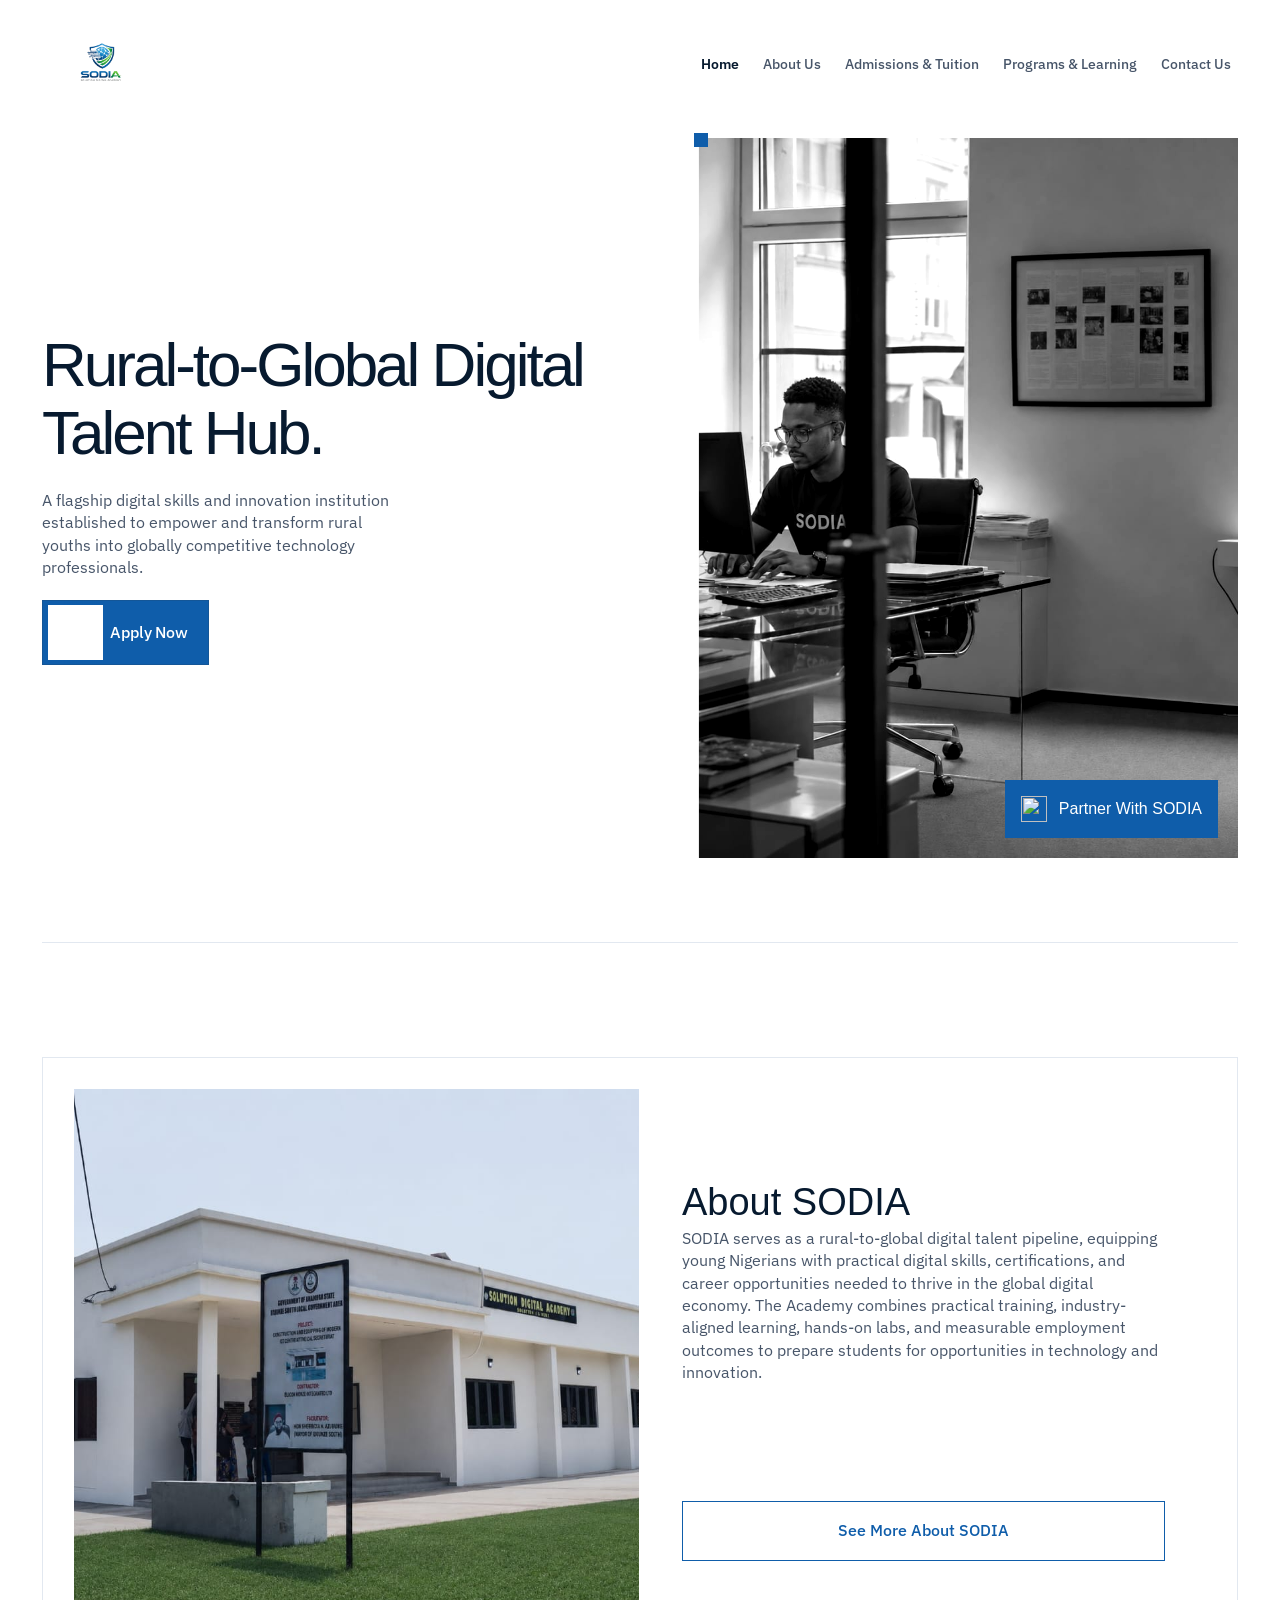
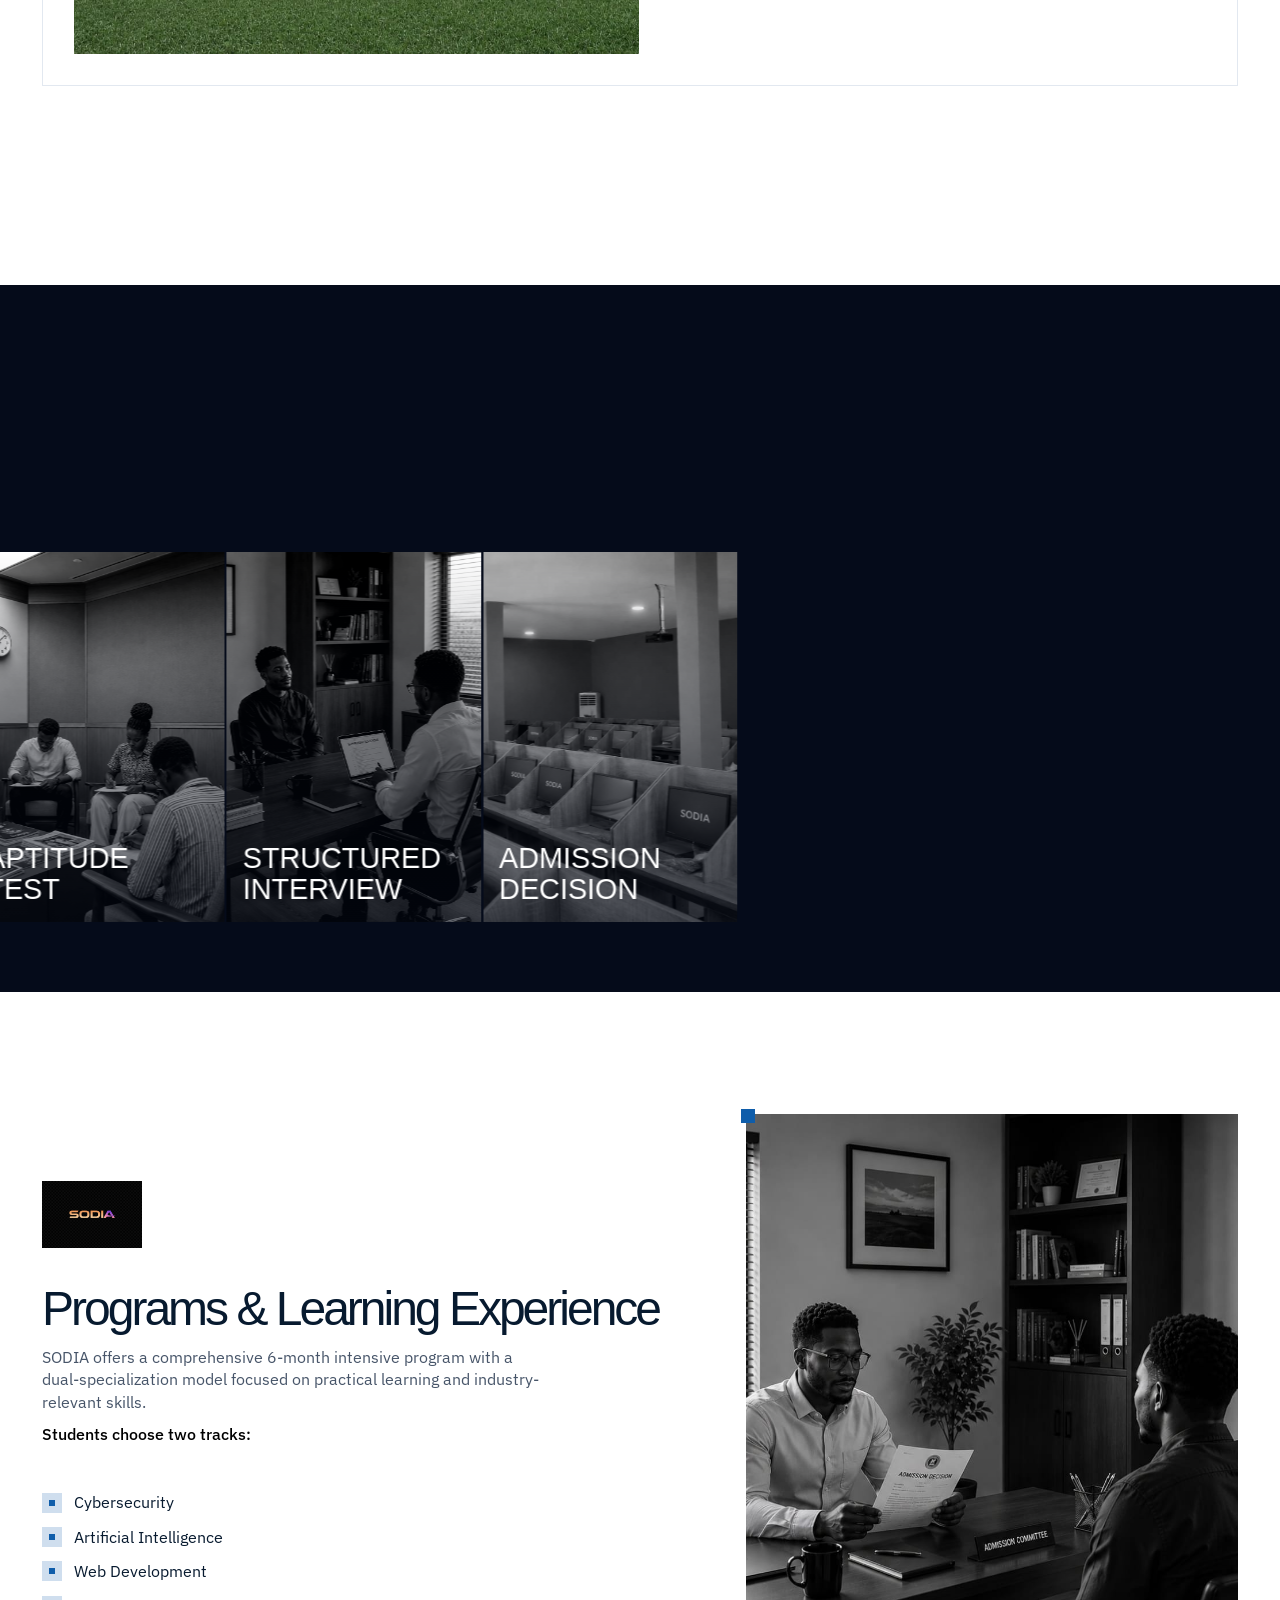
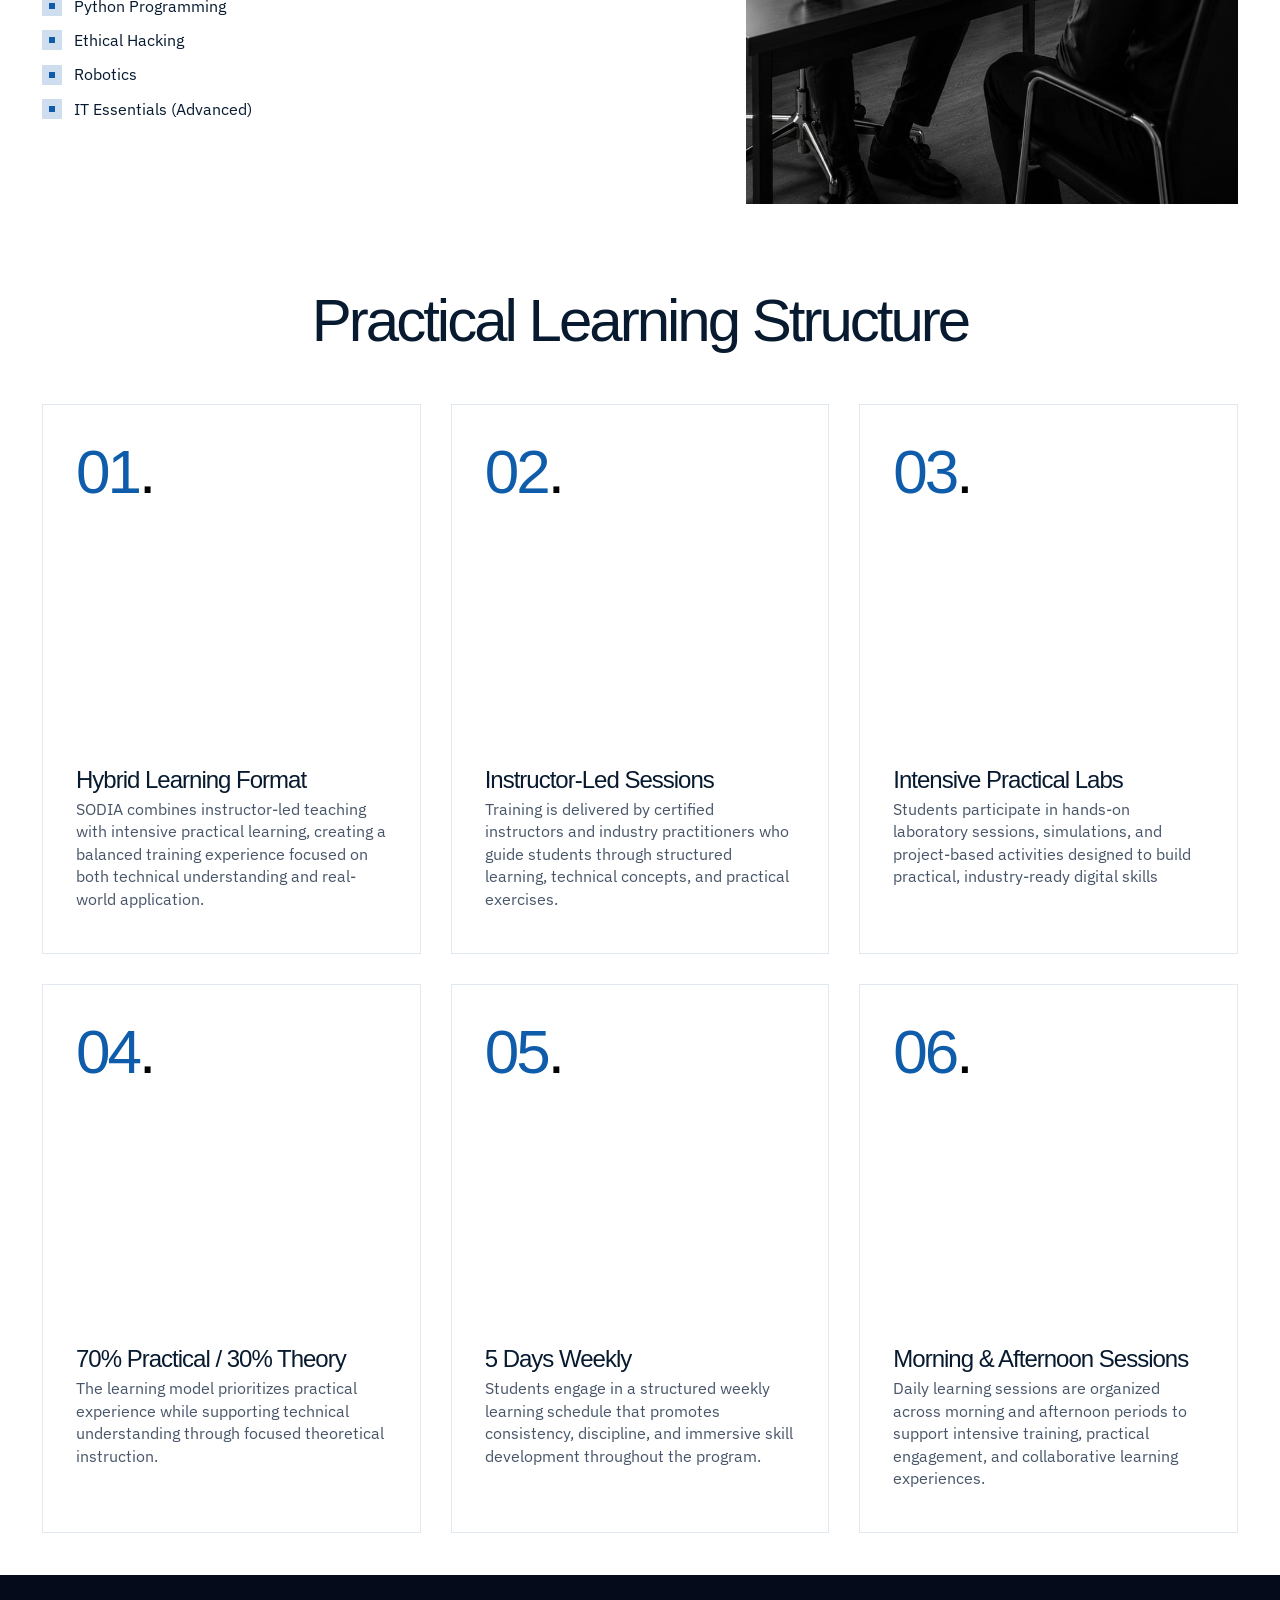
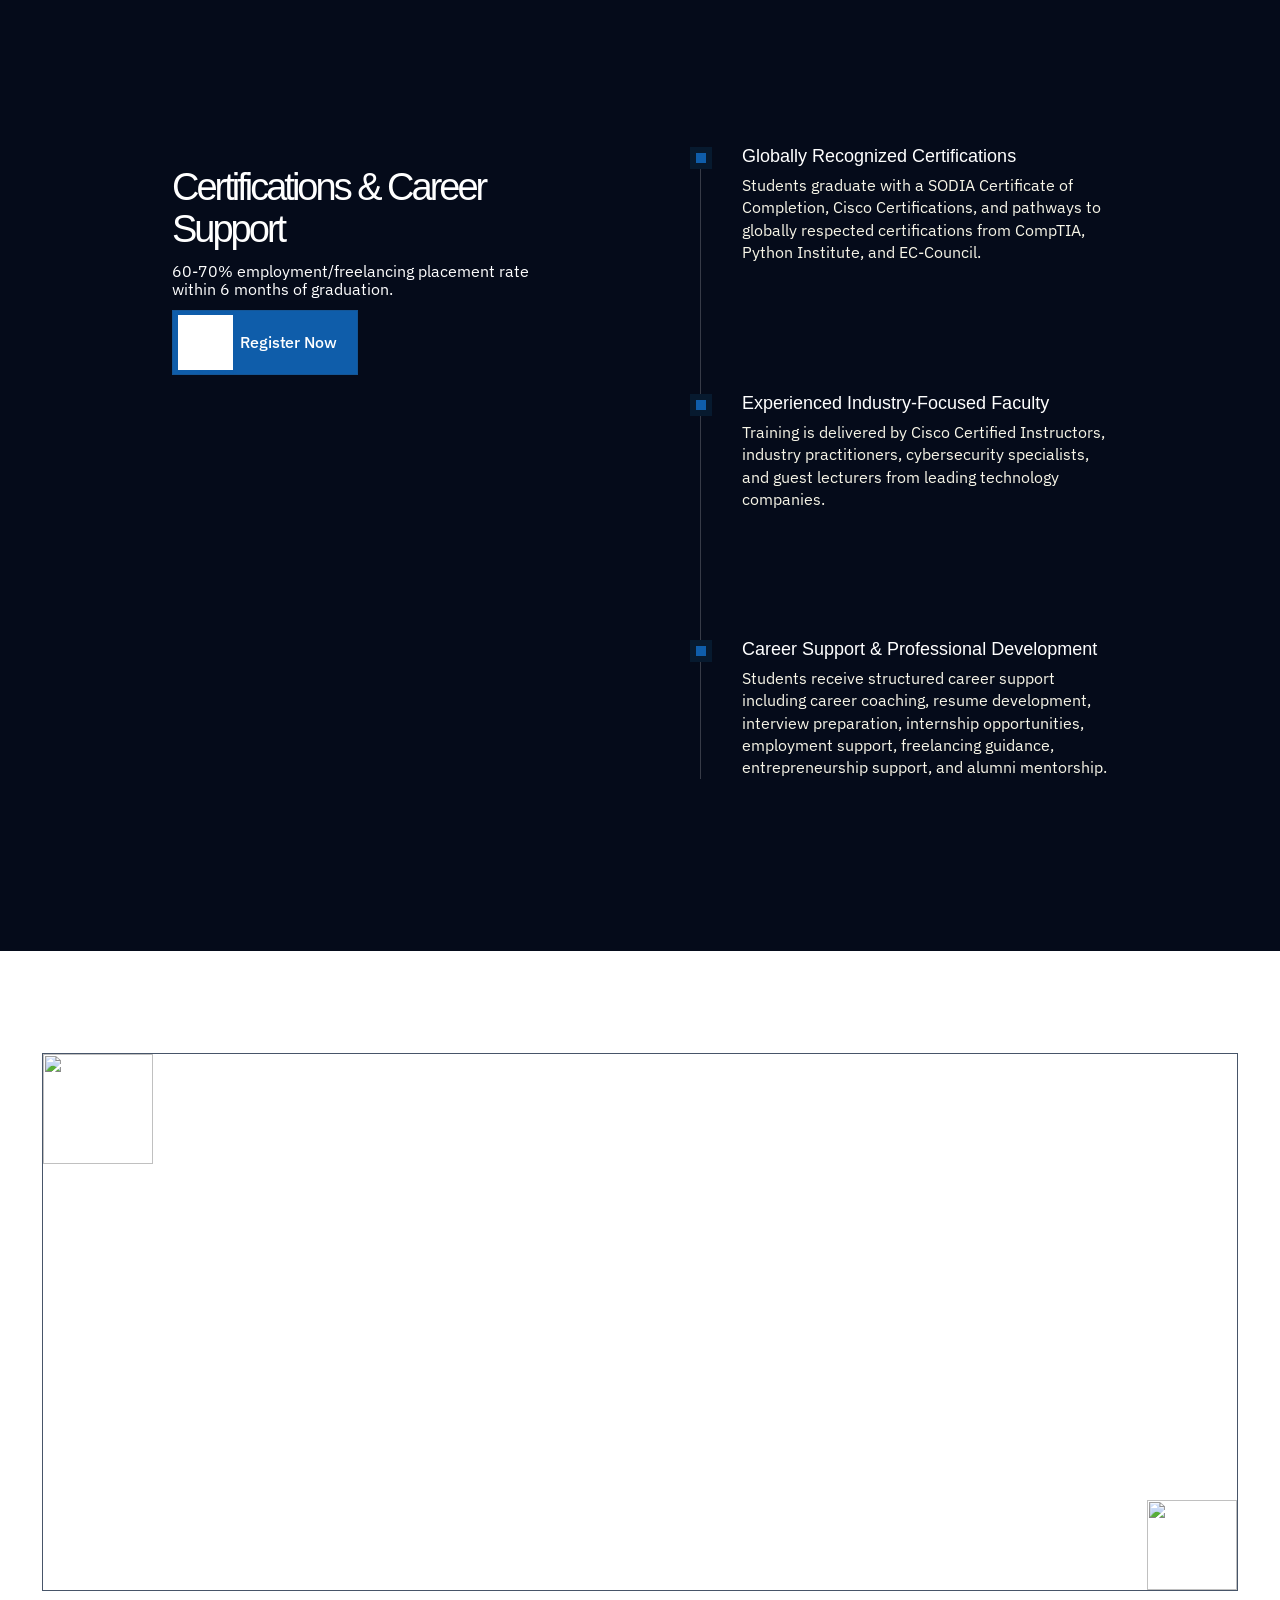
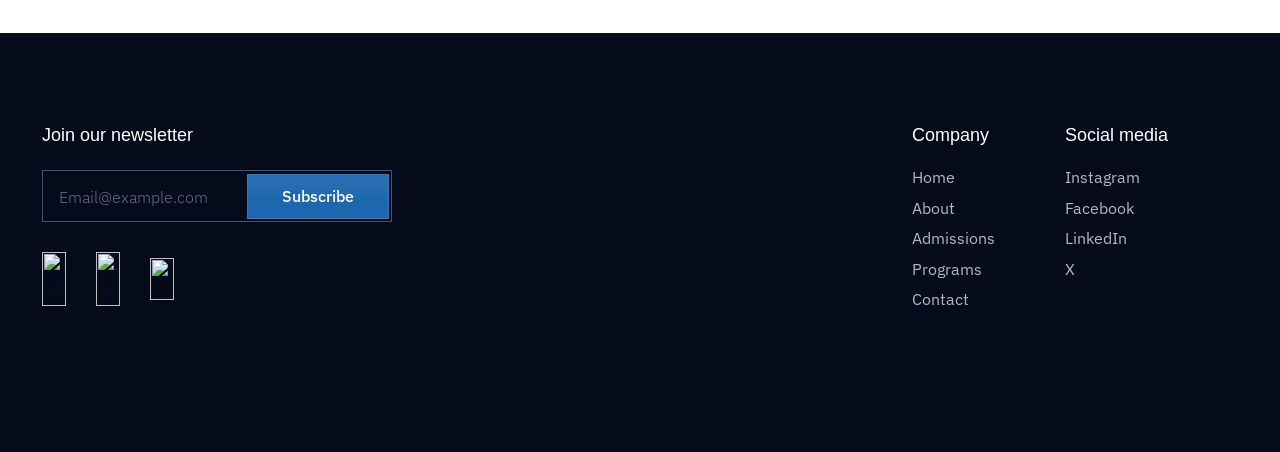
==== commit e4758aaa: "Fixed responsiveness and added video" ====
--- a/index.html
+++ b/index.html
@@ -17,15 +17,13 @@
     <meta content="SODIA - Solution Digital Academy | Rural-to-Global Digital Talent Hub" property="og:title" />
     <meta property="og:description" content="SODIA equips rural youth with globally competitive digital skills through intensive practical training, 
         certification pathways, industry partnerships, and measurable employment outcomes." />
-    <meta content="images/sodia-link-image.png"
-        property="og:image">
+    <meta content="https://sodia-academy.vercel.app/images/Sodia-link-image.png" property="og:image">
     <meta content="SODIA - Solution Digital Academy | Rural-to-Global Digital Talent Hub" property="twitter:title">
     <meta content="Solution Digital Academy (SODIA) is a flagship digital skills institution empowering young Nigerians 
         through practical training in Cybersecurity, AI, Web Development, Python, Robotics, Ethical Hacking, and 
         emerging technologies - building globally competitive digital talent from rural communities."
         property="twitter:description">
-    <meta content="images/sodia-link-image.png"
-        property="twitter:image">
+    <meta content="https://sodia-academy.vercel.app/images/Sodia-link-image.png" property="twitter:image">
     <meta property="og:type" content="website">
     <meta content="summary_large_image" name="twitter:card">
     <meta content="width=device-width, initial-scale=1" name="viewport">
@@ -45,10 +43,8 @@
         type="text/javascript">WebFont.load({ google: { families: ["IBM Plex Sans:300,400,500,600,700"] } });</script>
     <script
         type="text/javascript">!function (o, c) { var n = c.documentElement, t = " w-mod-"; n.className += t + "js", ("ontouchstart" in o || o.DocumentTouch && c instanceof DocumentTouch) && (n.className += t + "touch") }(window, document);</script>
-    <link href="images/sodia-inscription.png"
-        rel="shortcut icon" type="image/x-icon">
-    <link href="images/sodia-inscription.png"
-        rel="apple-touch-icon">
+    <link href="images/sodia-inscription.png" rel="shortcut icon" type="image/x-icon">
+    <link href="images/sodia-inscription.png" rel="apple-touch-icon">
     <script type="application/ld+json">
 {
   "@context": "https://schema.org",
@@ -128,13 +124,13 @@
 }
 </script>
 
-<style>
-    /* Hide Webflow badge */
+    <style>
+        /* Hide Webflow badge */
         .w-webflow-badge,
         a[href*="webflow.com"][href*="Made-in-Webflow"] {
             display: none !important;
         }
-</style>
+    </style>
 </head>
 
 <body>
@@ -147,8 +143,8 @@
             <div class="container navbar-container">
                 <div class="navbar-holder">
                     <div class="navbar-container"><a href="/" aria-current="page" class="brand w-nav-brand w--current"
-                            aria-label="home"><img src="images/sodia-logo.png"
-                                loading="lazy" alt="" class="brand-image"></a>
+                            aria-label="home"><img src="images/sodia-logo.png" loading="lazy" alt=""
+                                class="brand-image"></a>
                         <nav role="navigation" class="nav-menu w-nav-menu">
                             <div class="nav-menu-link-holder">
                                 <div class="nav-menu-link-container">
@@ -246,8 +242,8 @@
                         </div>
                     </div>
                     <div class="hero-image-holder">
-                        <img src="images/home-hero.png"
-                            loading="eager" class="hero-image animate-on-load" sizes="(max-width: 2858px) 100vw, 2858px"
+                        <img src="images/home-hero.png" loading="eager" class="hero-image animate-on-load"
+                            sizes="(max-width: 2858px) 100vw, 2858px"
                             alt="Modern office interior with glass desk, black office chairs, a computer monitor, and a framed document on the wall."
                             style="translate: none; rotate: none; scale: none; transform: translate3d(0px, 0px, 0px); opacity: 1;">
                         <div class="box-square top-left animate-on-load"
@@ -297,8 +293,7 @@
                             <div role="list" class="content w-dyn-items">
                                 <div role="listitem" class="blog-grid-twos-item w-dyn-item"><a href="about-us.html"
                                         class="blog-item hoziontal w-inline-block">
-                                        <img src="images/home1.png"
-                                            loading="eager" alt="" sizes="100vw"
+                                        <img src="images/home1.png" loading="eager" alt="" sizes="100vw"
                                             class="blog-thumbnail horizontal">
                                         <div class="blog-conte featured-content">
                                             <div class="blog-content-wrapper">
@@ -331,7 +326,7 @@
     </div>
 
     <!-- ADMISSION PROCESS -->
-    
+
     <div class="section dark-section extra-space" style="z-index: 6;">
         <div class="container">
             <div class="section-inside">
@@ -378,10 +373,8 @@
         <div class="sector-holder">
             <div style="transform: translate3d(-42.387%, 0px, 0px) scale3d(1, 1, 1) rotateX(0deg) rotateY(0deg) rotateZ(0deg) skew(0deg, 0deg); transform-style: preserve-3d; will-change: transform;"
                 class="sector-grid">
-                <div class="sector-continaer"><img
-                        src="images/online-application.png"
-                        loading="lazy" alt="Two women focused on their computer screens in an office setting."
-                        class="sector-image">
+                <div class="sector-continaer"><img src="images/online-application.png" loading="lazy"
+                        alt="Two women focused on their computer screens in an office setting." class="sector-image">
                     <div class="sector-overlay">
                         <div class="white-text-big">Online Application</div>
                     </div>
@@ -395,28 +388,22 @@
                         <div class="white-text-big">Eligibility Screening</div>
                     </div>
                 </div>
-                <div class="sector-continaer"><img
-                        src="images/aptitude-test.png"
-                        loading="lazy"
+                <div class="sector-continaer"><img src="images/aptitude-test.png" loading="lazy"
                         alt="Black and white photo of a waiting room with five cushioned chairs arranged around a square table holding several magazines, and a wall clock showing 10:10."
                         class="sector-image">
                     <div class="sector-overlay">
                         <div class="white-text-big">Aptitude Test</div>
                     </div>
                 </div>
-                <div class="sector-continaer"><img
-                        src="images/interview.png"
-                        loading="lazy"
+                <div class="sector-continaer"><img src="images/interview.png" loading="lazy"
                         alt="Home office with a black office chair, desk lamp, laptop, and shelves filled with books bathed in sunlight through blinds."
                         class="sector-image">
                     <div class="sector-overlay">
                         <div class="white-text-big">Structured Interview</div>
                     </div>
                 </div>
-                <div class="sector-continaer"><img
-                        src="images/Sodia-programs.png"
-                        loading="lazy" alt="Two women focused on their computer screens in an office setting."
-                        class="sector-image">
+                <div class="sector-continaer"><img src="images/Sodia-programs.png" loading="lazy"
+                        alt="Two women focused on their computer screens in an office setting." class="sector-image">
                     <div class="sector-overlay">
                         <div class="white-text-big">Admission Decision</div>
                     </div>
@@ -424,10 +411,8 @@
             </div>
             <div style="transform: translate3d(0px, 0px, 0px) scale3d(1, 1, 1) rotateX(0deg) rotateY(0deg) rotateZ(0deg) skew(0deg, 0deg); transform-style: preserve-3d; will-change: transform;"
                 class="sector-grid">
-                <div class="sector-continaer"><img
-                        src="images/online-application.png"
-                        loading="lazy" alt="Two women focused on their computer screens in an office setting."
-                        class="sector-image">
+                <div class="sector-continaer"><img src="images/online-application.png" loading="lazy"
+                        alt="Two women focused on their computer screens in an office setting." class="sector-image">
                     <div class="sector-overlay">
                         <div class="white-text-big">Online Application</div>
                     </div>
@@ -441,28 +426,22 @@
                         <div class="white-text-big">Eligibility Screening</div>
                     </div>
                 </div>
-                <div class="sector-continaer"><img
-                        src="images/aptitude-test.png"
-                        loading="lazy"
+                <div class="sector-continaer"><img src="images/aptitude-test.png" loading="lazy"
                         alt="Black and white photo of a waiting room with five cushioned chairs arranged around a square table holding several magazines, and a wall clock showing 10:10."
                         class="sector-image">
                     <div class="sector-overlay">
                         <div class="white-text-big">Aptitude Test</div>
                     </div>
                 </div>
-                <div class="sector-continaer"><img
-                        src="images/interview.png"
-                        loading="lazy"
+                <div class="sector-continaer"><img src="images/interview.png" loading="lazy"
                         alt="Home office with a black office chair, desk lamp, laptop, and shelves filled with books bathed in sunlight through blinds."
                         class="sector-image">
                     <div class="sector-overlay">
                         <div class="white-text-big">Structured Interview</div>
                     </div>
                 </div>
-                <div class="sector-continaer"><img
-                        src="images/Sodia-programs.png"
-                        loading="lazy" alt="Two women focused on their computer screens in an office setting."
-                        class="sector-image">
+                <div class="sector-continaer"><img src="images/Sodia-programs.png" loading="lazy"
+                        alt="Two women focused on their computer screens in an office setting." class="sector-image">
                     <div class="sector-overlay">
                         <div class="white-text-big">Admission Decision</div>
                     </div>
@@ -475,145 +454,146 @@
 
     <div class="section white-section">
         <div class="container">
-            <div class="section-inside">
-                <div class="new-features-holder">
-                    <div class="w-layout-grid new-features-grid">
-                        <div id="w-node-_27abf6c8-1930-9df0-e433-9bdbb1ee4236-c734decf" class="feature-grid-content">
-                            <div class="left-title">
-                                <div class="fade-in-on-scroll"
-                                    style="transform: translate3d(0px, 45px, 0px) scale3d(1, 1, 1) rotateX(0deg) rotateY(0deg) rotateZ(0deg) skew(0deg, 0deg); transform-style: preserve-3d; opacity: 0; filter: blur(10px);">
-                                    <h2 class="title">Programs & Learning Experience</h2>
-                                </div>
-                                <div class="fade-in-on-scroll"
-                                    style="transform: translate3d(0px, 45px, 0px) scale3d(1, 1, 1) rotateX(0deg) rotateY(0deg) rotateZ(0deg) skew(0deg, 0deg); transform-style: preserve-3d; opacity: 0; filter: blur(10px);">
-                                    <div class="feature-paragraph-holder">
-                                        <p>
-                                            SODIA offers a comprehensive 6-month intensive program with a
-                                            dual-specialization
-                                            model focused on practical learning and industry-relevant skills.
-                                        </p>
-                                        <p>
-                                            <b>Students choose two tracks:</b>
-                                        </p>
-                                    </div>
-                                </div>
-                                <div class="list-with-icons">
-                                    <div class="list-with-icon"
-                                        style="transform: translate3d(0px, 45px, 0px) scale3d(1, 1, 1) rotateX(0deg) rotateY(0deg) rotateZ(0deg) skew(0deg, 0deg); transform-style: preserve-3d; opacity: 0;">
-                                        <div class="list-icon-small">
-                                            <div class="list-icon-small-box"></div>
-                                        </div>
-                                        <p class="paragraph black-text">
-                                            Cybersecurity
-                                        </p>
-                                    </div>
-                                    <div class="list-with-icon"
-                                        style="transform: translate3d(0px, 45px, 0px) scale3d(1, 1, 1) rotateX(0deg) rotateY(0deg) rotateZ(0deg) skew(0deg, 0deg); transform-style: preserve-3d; opacity: 0;">
-                                        <div class="list-icon-small">
-                                            <div class="list-icon-small-box"></div>
-                                        </div>
-                                        <p class="paragraph black-text">
-                                            Artificial Intelligence
-                                        </p>
-                                    </div>
-                                    <div class="list-with-icon"
-                                        style="transform: translate3d(0px, 45px, 0px) scale3d(1, 1, 1) rotateX(0deg) rotateY(0deg) rotateZ(0deg) skew(0deg, 0deg); transform-style: preserve-3d; opacity: 0;">
-                                        <div class="list-icon-small">
-                                            <div class="list-icon-small-box"></div>
-                                        </div>
-                                        <p class="paragraph black-text">
-                                            Web Development
-                                        </p>
-                                    </div>
-                                    <div class="list-with-icon"
-                                        style="transform: translate3d(0px, 45px, 0px) scale3d(1, 1, 1) rotateX(0deg) rotateY(0deg) rotateZ(0deg) skew(0deg, 0deg); transform-style: preserve-3d; opacity: 0;">
-                                        <div class="list-icon-small">
-                                            <div class="list-icon-small-box"></div>
-                                        </div>
-                                        <p class="paragraph black-text">
-                                            Python Programming
-                                        </p>
-                                    </div>
-                                    <div class="list-with-icon"
-                                        style="transform: translate3d(0px, 45px, 0px) scale3d(1, 1, 1) rotateX(0deg) rotateY(0deg) rotateZ(0deg) skew(0deg, 0deg); transform-style: preserve-3d; opacity: 0;">
-                                        <div class="list-icon-small">
-                                            <div class="list-icon-small-box"></div>
-                                        </div>
-                                        <p class="paragraph black-text">
-                                            Ethical Hacking
-                                        </p>
-                                    </div>
-                                    <div class="list-with-icon"
-                                        style="transform: translate3d(0px, 45px, 0px) scale3d(1, 1, 1) rotateX(0deg) rotateY(0deg) rotateZ(0deg) skew(0deg, 0deg); transform-style: preserve-3d; opacity: 0;">
-                                        <div class="list-icon-small">
-                                            <div class="list-icon-small-box"></div>
-                                        </div>
-                                        <p class="paragraph black-text">
-                                            Robotics
-                                        </p>
-                                    </div>
-                                    <div class="list-with-icon"
-                                        style="transform: translate3d(0px, 45px, 0px) scale3d(1, 1, 1) rotateX(0deg) rotateY(0deg) rotateZ(0deg) skew(0deg, 0deg); transform-style: preserve-3d; opacity: 0;">
-                                        <div class="list-icon-small">
-                                            <div class="list-icon-small-box"></div>
-                                        </div>
-                                        <p class="paragraph black-text">
-                                            IT Essentials (Advanced)
-                                        </p>
-                                    </div>
-                                </div>
-                                <div class="fade-in-on-scroll"
-                                    style="transform: translate3d(0px, 45px, 0px) scale3d(1, 1, 1) rotateX(0deg) rotateY(0deg) rotateZ(0deg) skew(0deg, 0deg); transform-style: preserve-3d; opacity: 0; filter: blur(10px);">
-                                    <a href="programs.html" data-w-id="bb91e199-a5a8-ec43-45ba-157c8aae02fc"
-                                        class="fancy-button w-inline-block">
-                                        <div class="button-wrap-arrows"
-                                            style="transform: translate3d(0%, 0px, 0px) scale3d(1, 1, 1) rotateX(0deg) rotateY(0deg) rotateZ(0deg) skew(0deg, 0deg); transform-style: preserve-3d;">
-                                            <div class="button-icon-holder"><img loading="lazy"
-                                                    src="https://cdn.prod.website-files.com/698ba74bf3d2c260c734df04/698bab6de96f6ee4e98bf213_Arrow.svg"
-                                                    alt="" class="button-icon-small"></div>
-                                            <div class="overlay"></div>
-                                        </div>
-                                        <div class="fancy-text">
-                                            <div class="fancy-button-text">Our Programs</div>
-                                            <div class="fancy-button-text top"
-                                                style="opacity: 0; transform: translate3d(-30px, 0px, 0px) scale3d(1, 1, 1) rotateX(0deg) rotateY(0deg) rotateZ(0deg) skew(0deg, 0deg); transform-style: preserve-3d;">
-                                                Our Programs</div>
-                                        </div>
-                                        <div class="button-icon-holder second"
-                                            style="opacity: 0; transform: translate3d(-70px, 0px, 0px) scale3d(1, 1, 1) rotateX(0deg) rotateY(0deg) rotateZ(0deg) skew(0deg, 0deg); transform-style: preserve-3d;">
-                                            <img loading="lazy"
-                                                src="https://cdn.prod.website-files.com/698ba74bf3d2c260c734df04/698bab6de96f6ee4e98bf213_Arrow.svg"
-                                                alt="" class="button-icon-small">
-                                        </div>
-                                    </a>
-                                </div>
-                            </div>
-                        </div>
-                        <div id="w-node-_27abf6c8-1930-9df0-e433-9bdbb1ee4251-c734decf" class="feature-graphic-holder">
-                            <div class="feature-image-container">
-                                <div class="feature-image-full-holder"><img class="feature-image-full"
-                                        src="https://cdn.prod.website-files.com/698ba74bf3d2c260c734df04/698bb26d2316efde3a0efb7c_Feature%20Image%202.jpg"
-                                        alt="Server racks with glass doors and illuminated equipment inside in a clean, modern data center."
-                                        style="opacity: 0;" sizes="(max-width: 914px) 100vw, 914px"
-                                        data-w-id="27abf6c8-1930-9df0-e433-9bdbb1ee4253" loading="lazy"
-                                        srcset="https://cdn.prod.website-files.com/698ba74bf3d2c260c734df04/698bb26d2316efde3a0efb7c_Feature%20Image%202-p-500.jpg 500w, https://cdn.prod.website-files.com/698ba74bf3d2c260c734df04/698bb26d2316efde3a0efb7c_Feature%20Image%202-p-800.jpg 800w, https://cdn.prod.website-files.com/698ba74bf3d2c260c734df04/698bb26d2316efde3a0efb7c_Feature%20Image%202.jpg 914w">
-                                    <div data-w-id="ebebfdd7-5021-d54b-2dcb-2d5674e015dc" style="opacity: 0;"
-                                        class="box-square bottom-right"></div>
-                                    <div data-w-id="5796a4d6-154c-f7a1-15b5-9dd178e55ba8" style="opacity: 0;"
-                                        class="box-square top-left"></div>
-                                </div>
-                                <div class="feature-image-full-holder _02"><img class="feature-image-full"
-                                        src="images/home2.png"
-                                        alt="Two colleagues walking and discussing inside a modern office hallway, holding notebooks."
-                                        style="opacity: 0;" sizes="(max-width: 876px) 100vw, 876px"
-                                        data-w-id="27abf6c8-1930-9df0-e433-9bdbb1ee4254" loading="lazy">
-                                    <div data-w-id="d2f27d66-d770-d03e-b465-5c5285f7157e" style="opacity: 0;"
-                                        class="box-square bottom-right"></div>
-                                    <div data-w-id="5e77e6fb-352a-8883-af8a-fed5e43a2939" style="opacity: 0;"
-                                        class="box-square top-right"></div>
-                                </div>
-                            </div>
-                        </div>
+            <div class="case-study-section">
+                <div id="w-node-_511df1a5-bb34-4858-a16f-e20b86a87d6b-af5a9686" class="case-study-left">
+                    <div class="case-study-header-top">
+                        <div class="animate-on-load"
+                            style="translate: none; rotate: none; scale: none; transform: translate3d(0px, 0px, 0px); opacity: 1;">
+                            <img src="images/sodia-inscription.png" loading="lazy" alt="sodia inscription"
+                                class="case-study-brand biiger">
+                        </div>
+                        <div class="case-study-content-holder">
+                            <div class="animate-on-load"
+                                style="translate: none; rotate: none; scale: none; transform: translate3d(0px, 0px, 0px); opacity: 1;">
+                                <h1 class="h2-style">
+                                    Programs & Learning Experience
+                                </h1>
+                            </div>
+                            <div class="paragraph-holder medium"
+                                style="transform: translate3d(0px, 0px, 0px) scale3d(1, 1, 1) rotateX(0deg) rotateY(0deg) rotateZ(0deg) skew(0deg, 0deg); transform-style: preserve-3d; filter: blur(0px); opacity: 1;">
+                                <div class="animate-on-load"
+                                    style="translate: none; rotate: none; scale: none; transform: translate3d(0px, 0px, 0px); opacity: 1;">
+                                    <p>
+                                        SODIA offers a comprehensive 6-month intensive program with a
+                                        dual-specialization model focused on practical learning and industry-relevant
+                                        skills.
+                                    </p>
+                                    <p class="black-text">
+                                        Students choose two tracks:
+                                    </p>
+                                </div>
+                            </div>
+                        </div>
+                    </div>
+
+                    <div class="about proggess-text">
+                        <div class="paragraph-holder"
+                            style="transform: translate3d(0px, 0px, 0px) scale3d(1, 1, 1) rotateX(0deg) rotateY(0deg) rotateZ(0deg) skew(0deg, 0deg); transform-style: preserve-3d; filter: blur(0px); opacity: 1;">
+
+                        </div>
+                        <div class="list-with-icons">
+                            <div class="list-with-icon"
+                                style="transform: translate3d(0px, 0px, 0px) scale3d(1, 1, 1) rotateX(0deg) rotateY(0deg) rotateZ(0deg) skew(0deg, 0deg); transform-style: preserve-3d; opacity: 1;">
+                                <div class="list-icon-small">
+                                    <div class="list-icon-small-box"></div>
+                                </div>
+                                <p class="paragraph dark-text">
+                                    Cybersecurity
+                                </p>
+                            </div>
+                            <div class="list-with-icon"
+                                style="transform: translate3d(0px, 0px, 0px) scale3d(1, 1, 1) rotateX(0deg) rotateY(0deg) rotateZ(0deg) skew(0deg, 0deg); transform-style: preserve-3d; opacity: 1;">
+                                <div class="list-icon-small">
+                                    <div class="list-icon-small-box"></div>
+                                </div>
+                                <p class="paragraph dark-text">
+                                    Artificial Intelligence
+                                </p>
+                            </div>
+                            <div class="list-with-icon"
+                                style="transform: translate3d(0px, 0px, 0px) scale3d(1, 1, 1) rotateX(0deg) rotateY(0deg) rotateZ(0deg) skew(0deg, 0deg); transform-style: preserve-3d; opacity: 1;">
+                                <div class="list-icon-small">
+                                    <div class="list-icon-small-box"></div>
+                                </div>
+                                <p class="paragraph dark-text">
+                                    Web Development
+                                </p>
+                            </div>
+                            <div class="list-with-icon"
+                                style="transform: translate3d(0px, 0px, 0px) scale3d(1, 1, 1) rotateX(0deg) rotateY(0deg) rotateZ(0deg) skew(0deg, 0deg); transform-style: preserve-3d; opacity: 1;">
+                                <div class="list-icon-small">
+                                    <div class="list-icon-small-box"></div>
+                                </div>
+                                <p class="paragraph dark-text">
+                                    Python Programming
+                                </p>
+                            </div>
+                            <div class="list-with-icon"
+                                style="transform: translate3d(0px, 0px, 0px) scale3d(1, 1, 1) rotateX(0deg) rotateY(0deg) rotateZ(0deg) skew(0deg, 0deg); transform-style: preserve-3d; opacity: 1;">
+                                <div class="list-icon-small">
+                                    <div class="list-icon-small-box"></div>
+                                </div>
+                                <p class="paragraph dark-text">
+                                    Ethical Hacking
+                                </p>
+                            </div>
+                            <div class="list-with-icon"
+                                style="transform: translate3d(0px, 0px, 0px) scale3d(1, 1, 1) rotateX(0deg) rotateY(0deg) rotateZ(0deg) skew(0deg, 0deg); transform-style: preserve-3d; opacity: 1;">
+                                <div class="list-icon-small">
+                                    <div class="list-icon-small-box"></div>
+                                </div>
+                                <p class="paragraph dark-text">
+                                    Robotics
+                                </p>
+                            </div>
+                            <div class="list-with-icon"
+                                style="transform: translate3d(0px, 0px, 0px) scale3d(1, 1, 1) rotateX(0deg) rotateY(0deg) rotateZ(0deg) skew(0deg, 0deg); transform-style: preserve-3d; opacity: 1;">
+                                <div class="list-icon-small">
+                                    <div class="list-icon-small-box"></div>
+                                </div>
+                                <p class="paragraph dark-text">
+                                    IT Essentials (Advanced)
+                                </p>
+                            </div>
+                        </div>
+                        <div class="fade-in-on-scroll"
+                            style="transform: translate3d(0px, 45px, 0px) scale3d(1, 1, 1) rotateX(0deg) rotateY(0deg) rotateZ(0deg) skew(0deg, 0deg); transform-style: preserve-3d; opacity: 0; filter: blur(10px);">
+                            <a href="programs.html" data-w-id="bb91e199-a5a8-ec43-45ba-157c8aae02fc"
+                                class="fancy-button w-inline-block">
+                                <div class="button-wrap-arrows"
+                                    style="transform: translate3d(0%, 0px, 0px) scale3d(1, 1, 1) rotateX(0deg) rotateY(0deg) rotateZ(0deg) skew(0deg, 0deg); transform-style: preserve-3d;">
+                                    <div class="button-icon-holder"><img loading="lazy"
+                                            src="https://cdn.prod.website-files.com/698ba74bf3d2c260c734df04/698bab6de96f6ee4e98bf213_Arrow.svg"
+                                            alt="" class="button-icon-small"></div>
+                                    <div class="overlay"></div>
+                                </div>
+                                <div class="fancy-text">
+                                    <div class="fancy-button-text">Our Programs</div>
+                                    <div class="fancy-button-text top"
+                                        style="opacity: 0; transform: translate3d(-30px, 0px, 0px) scale3d(1, 1, 1) rotateX(0deg) rotateY(0deg) rotateZ(0deg) skew(0deg, 0deg); transform-style: preserve-3d;">
+                                        Our Programs</div>
+                                </div>
+                                <div class="button-icon-holder second"
+                                    style="opacity: 0; transform: translate3d(-70px, 0px, 0px) scale3d(1, 1, 1) rotateX(0deg) rotateY(0deg) rotateZ(0deg) skew(0deg, 0deg); transform-style: preserve-3d;">
+                                    <img loading="lazy"
+                                        src="https://cdn.prod.website-files.com/698ba74bf3d2c260c734df04/698bab6de96f6ee4e98bf213_Arrow.svg"
+                                        alt="" class="button-icon-small">
+                                </div>
+                            </a>
+                        </div>
+                    </div>
+                </div>
+                <div id="w-node-ba08978f-1477-7a02-fa3e-6f4b5d29902a-af5a9686" class="case-study-image-holder">
+                    <!-- <video controls autoplay muted loop class="case-study-image normal animate-on-load"
+                        style="translate: none; rotate: none; scale: none; transform: translate3d(0px, 0px, 0px); opacity: 1;">
+                        <source src="images/sodia-video.mp4" type="video/mp4">
+                    </video> -->
+
+                    <img src="images/industry-learning.png" loading="lazy" alt="" sizes="100vw"
+                        class="case-study-image normal animate-on-load"
+                        style="translate: none; rotate: none; scale: none; transform: translate3d(0px, 0px, 0px); opacity: 1;">
+                    <div class="box-square top-left animate-on-load"
+                        style="translate: none; rotate: none; scale: none; transform: translate3d(0px, 0px, 0px); opacity: 1;">
                     </div>
                 </div>
             </div>
@@ -635,7 +615,8 @@
                         <div class="grid-content-left">
                             <h5 class="h6-style">Hybrid Learning Format</h5>
                             <p>
-                                SODIA combines instructor-led teaching with intensive practical learning, creating a balanced 
+                                SODIA combines instructor-led teaching with intensive practical learning, creating a
+                                balanced
                                 training experience focused on both technical understanding and real-world application.
                             </p>
                         </div>
@@ -645,7 +626,7 @@
                         <div class="grid-content-left">
                             <h5 class="h6-style">Instructor-Led Sessions</h5>
                             <p>
-                                Training is delivered by certified instructors and industry practitioners who guide 
+                                Training is delivered by certified instructors and industry practitioners who guide
                                 students through structured learning, technical concepts, and practical exercises.
                             </p>
                         </div>
@@ -655,7 +636,7 @@
                         <div class="grid-content-left">
                             <h5 class="h6-style">Intensive Practical Labs</h5>
                             <p>
-                                Students participate in hands-on laboratory sessions, simulations, and project-based 
+                                Students participate in hands-on laboratory sessions, simulations, and project-based
                                 activities designed to build practical, industry-ready digital skills
                             </p>
                         </div>
@@ -665,7 +646,7 @@
                         <div class="grid-content-left">
                             <h5 class="h6-style">70% Practical / 30% Theory</h5>
                             <p>
-                                The learning model prioritizes practical experience while supporting 
+                                The learning model prioritizes practical experience while supporting
                                 technical understanding through focused theoretical instruction.
                             </p>
                         </div>
@@ -675,7 +656,7 @@
                         <div class="grid-content-left">
                             <h5 class="h6-style">5 Days Weekly</h5>
                             <p>
-                                Students engage in a structured weekly learning schedule that promotes consistency, 
+                                Students engage in a structured weekly learning schedule that promotes consistency,
                                 discipline, and immersive skill development throughout the program.
                             </p>
                         </div>
@@ -685,7 +666,7 @@
                         <div class="grid-content-left">
                             <h5 class="h6-style">Morning & Afternoon Sessions</h5>
                             <p>
-                                Daily learning sessions are organized across morning and afternoon periods to support 
+                                Daily learning sessions are organized across morning and afternoon periods to support
                                 intensive training, practical engagement, and collaborative learning experiences.
                             </p>
                         </div>
@@ -703,8 +684,10 @@
                                 <div class="grid-content-left">
                                     <h5 class="h6-style">Hybrid Learning Format</h5>
                                     <p>
-                                        SODIA combines instructor-led teaching with intensive practical learning, creating a 
-                                        balanced training experience focused on both technical understanding and real-world application.
+                                        SODIA combines instructor-led teaching with intensive practical learning,
+                                        creating a
+                                        balanced training experience focused on both technical understanding and
+                                        real-world application.
                                     </p>
                                 </div>
                             </div>
@@ -717,7 +700,8 @@
                                 <div class="grid-content-left" aria-hidden="true">
                                     <h5 class="h6-style" aria-hidden="true">Instructor-led Sessions</h5>
                                     <p aria-hidden="true">
-                                        Training is delivered by certified instructors and industry practitioners who guide students through 
+                                        Training is delivered by certified instructors and industry practitioners who
+                                        guide students through
                                         structured learning, technical concepts, and practical exercises.
                                     </p>
                                 </div>
@@ -731,7 +715,8 @@
                                 <div class="grid-content-left" aria-hidden="true">
                                     <h5 class="h6-style" aria-hidden="true">Intensive Practical Labs</h5>
                                     <p aria-hidden="true">
-                                        Students participate in hands-on laboratory sessions, simulations, and project-based 
+                                        Students participate in hands-on laboratory sessions, simulations, and
+                                        project-based
                                         activities designed to build practical, industry-ready digital skills
                                     </p>
                                 </div>
@@ -745,7 +730,7 @@
                                 <div class="grid-content-left" aria-hidden="true">
                                     <h5 class="h6-style" aria-hidden="true">70% Practical / 30% Theory</h5>
                                     <p aria-hidden="true">
-                                        The learning model prioritizes practical experience while supporting 
+                                        The learning model prioritizes practical experience while supporting
                                         technical understanding through focused theoretical instruction.
                                     </p>
                                 </div>
@@ -759,7 +744,8 @@
                                 <div class="grid-content-left" aria-hidden="true">
                                     <h5 class="h6-style" aria-hidden="true">5 Days Weekly</h5>
                                     <p aria-hidden="true">
-                                        Students engage in a structured weekly learning schedule that promotes consistency, 
+                                        Students engage in a structured weekly learning schedule that promotes
+                                        consistency,
                                         discipline, and immersive skill development throughout the program.
                                     </p>
                                 </div>
@@ -773,8 +759,10 @@
                                 <div class="grid-content-left" aria-hidden="true">
                                     <h5 class="h6-style" aria-hidden="true">Morning & Afternoon Sessions</h5>
                                     <p aria-hidden="true">
-                                        Daily learning sessions are organized across morning and afternoon periods to support 
-                                        intensive training, practical engagement, and collaborative learning experiences.
+                                        Daily learning sessions are organized across morning and afternoon periods to
+                                        support
+                                        intensive training, practical engagement, and collaborative learning
+                                        experiences.
                                     </p>
                                 </div>
                             </div>
@@ -852,8 +840,10 @@
                                         style="opacity: 0; transform: translate3d(-70px, 0px, 0px) scale3d(1, 1, 1) rotateX(0deg) rotateY(0deg) rotateZ(0deg) skew(0deg, 0deg); transform-style: preserve-3d;">
                                         <img loading="lazy"
                                             src="https://cdn.prod.website-files.com/698ba74bf3d2c260c734df04/698bab6de96f6ee4e98bf213_Arrow.svg"
-                                            alt="" class="button-icon-small"></div>
-                                </a></div>
+                                            alt="" class="button-icon-small">
+                                    </div>
+                                </a>
+                            </div>
                         </div>
                         <div class="proggess-tree-holder">
                             <div class="proggess-tree-line-holder">
@@ -939,7 +929,8 @@
                         <div class="paragraph-holder medium"
                             style="transform: translate3d(0px, 45px, 0px) scale3d(1, 1, 1) rotateX(0deg) rotateY(0deg) rotateZ(0deg) skew(0deg, 0deg); transform-style: preserve-3d; filter: blur(10px); opacity: 0;">
                             <p class="dark-text">
-                                Join Solution Digital Academy (SODIA) and become part of a new generation of globally competitive technology professionals.
+                                Join Solution Digital Academy (SODIA) and become part of a new generation of globally
+                                competitive technology professionals.
                             </p>
                         </div>
                     </div>
@@ -959,7 +950,7 @@
                                 <div class="fancy-button-text">Apply Now</div>
                                 <div class="fancy-button-text top"
                                     style="opacity: 0; transform: translate3d(-30px, 0px, 0px) scale3d(1, 1, 1) rotateX(0deg) rotateY(0deg) rotateZ(0deg) skew(0deg, 0deg); transform-style: preserve-3d;">
-                                Apply Now
+                                    Apply Now
                                 </div>
                             </div>
                             <div class="button-icon-holder second"
@@ -1116,7 +1107,7 @@
             </div>
         </div>
     </div> -->
-    
+
     <!-- FOOTER -->
     <div class="section">
         <div class="footer-holder">
@@ -1137,7 +1128,8 @@
                                 </form>
                                 <div class="success-message w-form-done" tabindex="-1" role="region"
                                     aria-label="Career Tips success">
-                                    <div><span>Thank you for subscribing to SODIA newsletter!</span> We'll reach out soon</div>
+                                    <div><span>Thank you for subscribing to SODIA newsletter!</span> We'll reach out
+                                        soon</div>
                                 </div>
                                 <div class="error-message w-form-fail" tabindex="-1" role="region"
                                     aria-label="Career Tips failure">
@@ -1166,7 +1158,8 @@
                                 <div class="nav-link-wrapper"><a href="about-us.html" class="footer-link">About</a>
                                     <div class="nav-line" style=""></div>
                                 </div>
-                                <div class="nav-link-wrapper"><a href="admissions.html" class="footer-link">Admissions</a>
+                                <div class="nav-link-wrapper"><a href="admissions.html"
+                                        class="footer-link">Admissions</a>
                                     <div class="nav-line" style=""></div>
                                 </div>
                                 <div class="nav-link-wrapper"><a href="programs.html" class="footer-link">Programs</a>
@@ -1203,11 +1196,11 @@
             </div>
         </div>
     </div>
-    <script src="https://cdnjs.cloudflare.com/ajax/libs/jquery/3.5.1/jquery.min.js" integrity="sha512-bLT0Qm9VnAYZDflyKcBaQ2gg0hSYNQrJ8RilYldYQ1FxQYoCLtUjuuRuZo+fjqhx/qtq/1itJ0C2ejDxltZVFg==" crossorigin="anonymous"></script>
-    <script src="main.js/webflow.schunk.36b8fb49256177c8.js"
-        type="text/javascript" crossorigin="anonymous"></script>
-    <script src="main.js/webflow.schunk.b16a973032ee02e0.js"
-        type="text/javascript" crossorigin="anonymous"></script>
+    <script src="https://cdnjs.cloudflare.com/ajax/libs/jquery/3.5.1/jquery.min.js"
+        integrity="sha512-bLT0Qm9VnAYZDflyKcBaQ2gg0hSYNQrJ8RilYldYQ1FxQYoCLtUjuuRuZo+fjqhx/qtq/1itJ0C2ejDxltZVFg=="
+        crossorigin="anonymous"></script>
+    <script src="main.js/webflow.schunk.36b8fb49256177c8.js" type="text/javascript" crossorigin="anonymous"></script>
+    <script src="main.js/webflow.schunk.b16a973032ee02e0.js" type="text/javascript" crossorigin="anonymous"></script>
     <script src="main.js/gsap.min.js" type="text/javascript"></script>
     <script src="main.js" type="text/javascript"></script>
     <script src="main.js/ScrollTrigger.min.js" type="text/javascript"></script>
--- a/css/main.css
+++ b/css/main.css
@@ -4951,7 +4951,7 @@
 }
 
 .bg-video {
-  filter: contrast(120%) grayscale();
+  /* filter: contrast(120%) grayscale(); */
   object-fit: cover;
   width: 100%;
   height: 100%;
@@ -5002,9 +5002,7 @@
   pointer-events: none;
   background-color: #0000000d;
   /* background-image: linear-gradient(0deg, #1a312a66 14%, #1a312a00 60%); */
-  background-image: url(../images/about-hero.png);
   background-size: cover;
-  /* background-position: center; */
   position: absolute;
   inset: 0%;
 }
@@ -5765,6 +5763,10 @@
   .help-link-container.w--current {
     border-right-style: none;
   }
+
+.case-study-brand.admissions {
+  display: none;
+}
 
   .menu-button {
     border: 2px #2e335b00;
@@ -7048,7 +7050,7 @@
   }
 
   .about-video {
-    background-image: linear-gradient(0deg, #1a312ac9 14%, #1a312a00 60%);
+    /* background-image: linear-gradient(0deg, #1a312ac9 14%, #1a312a00 60%); */
   }
 
   .video-title {
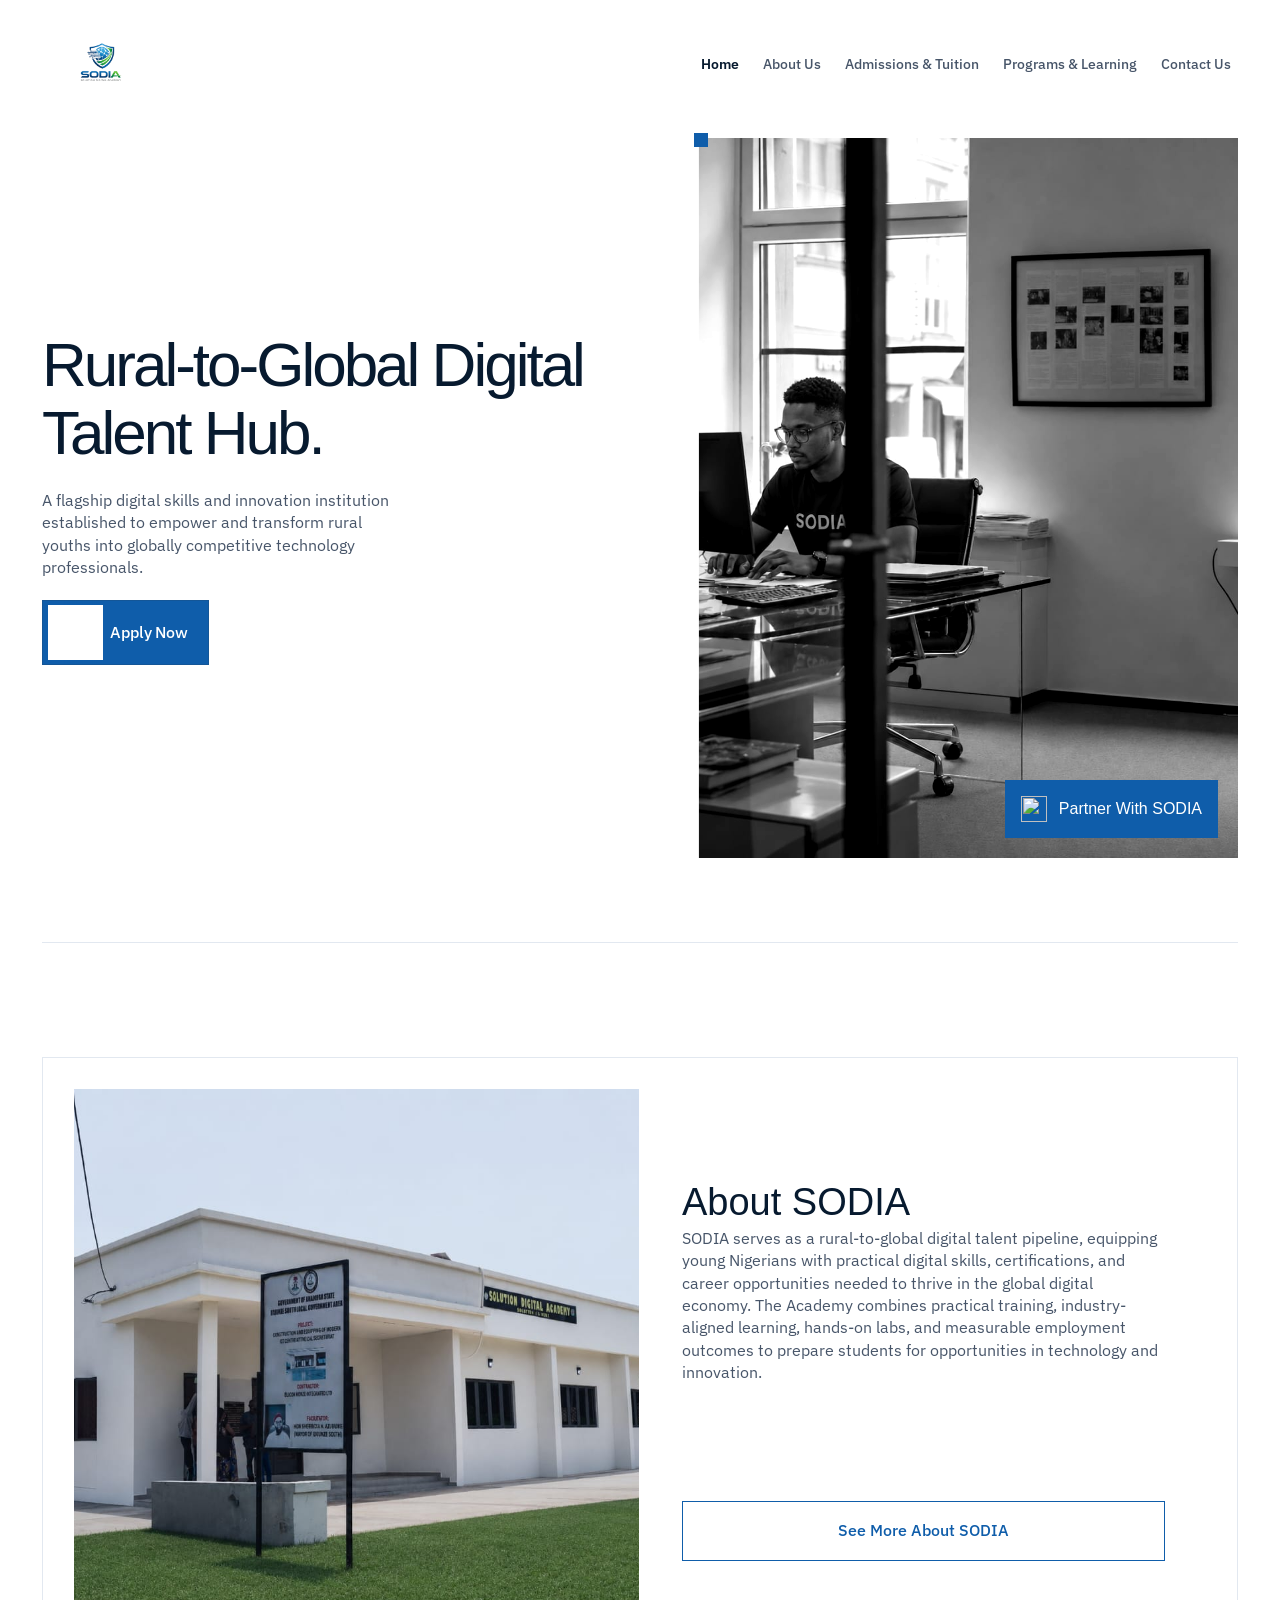
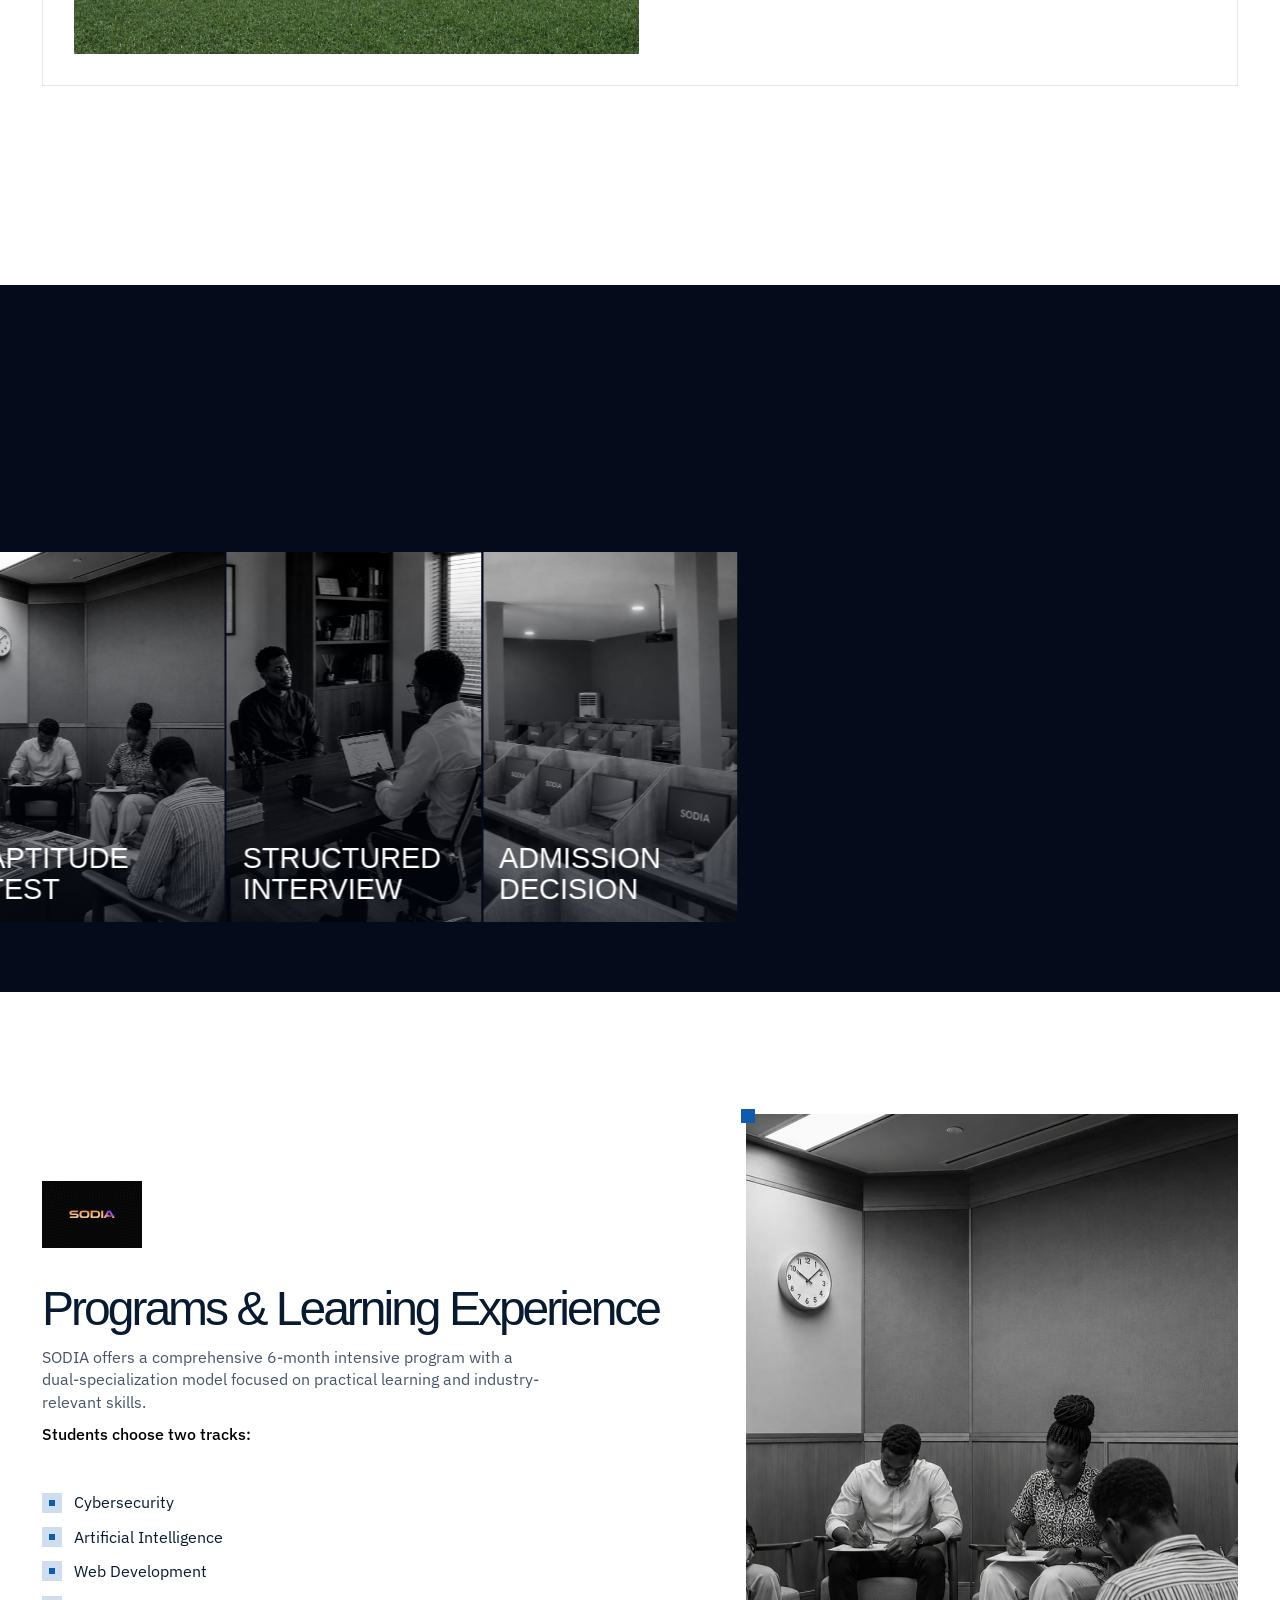
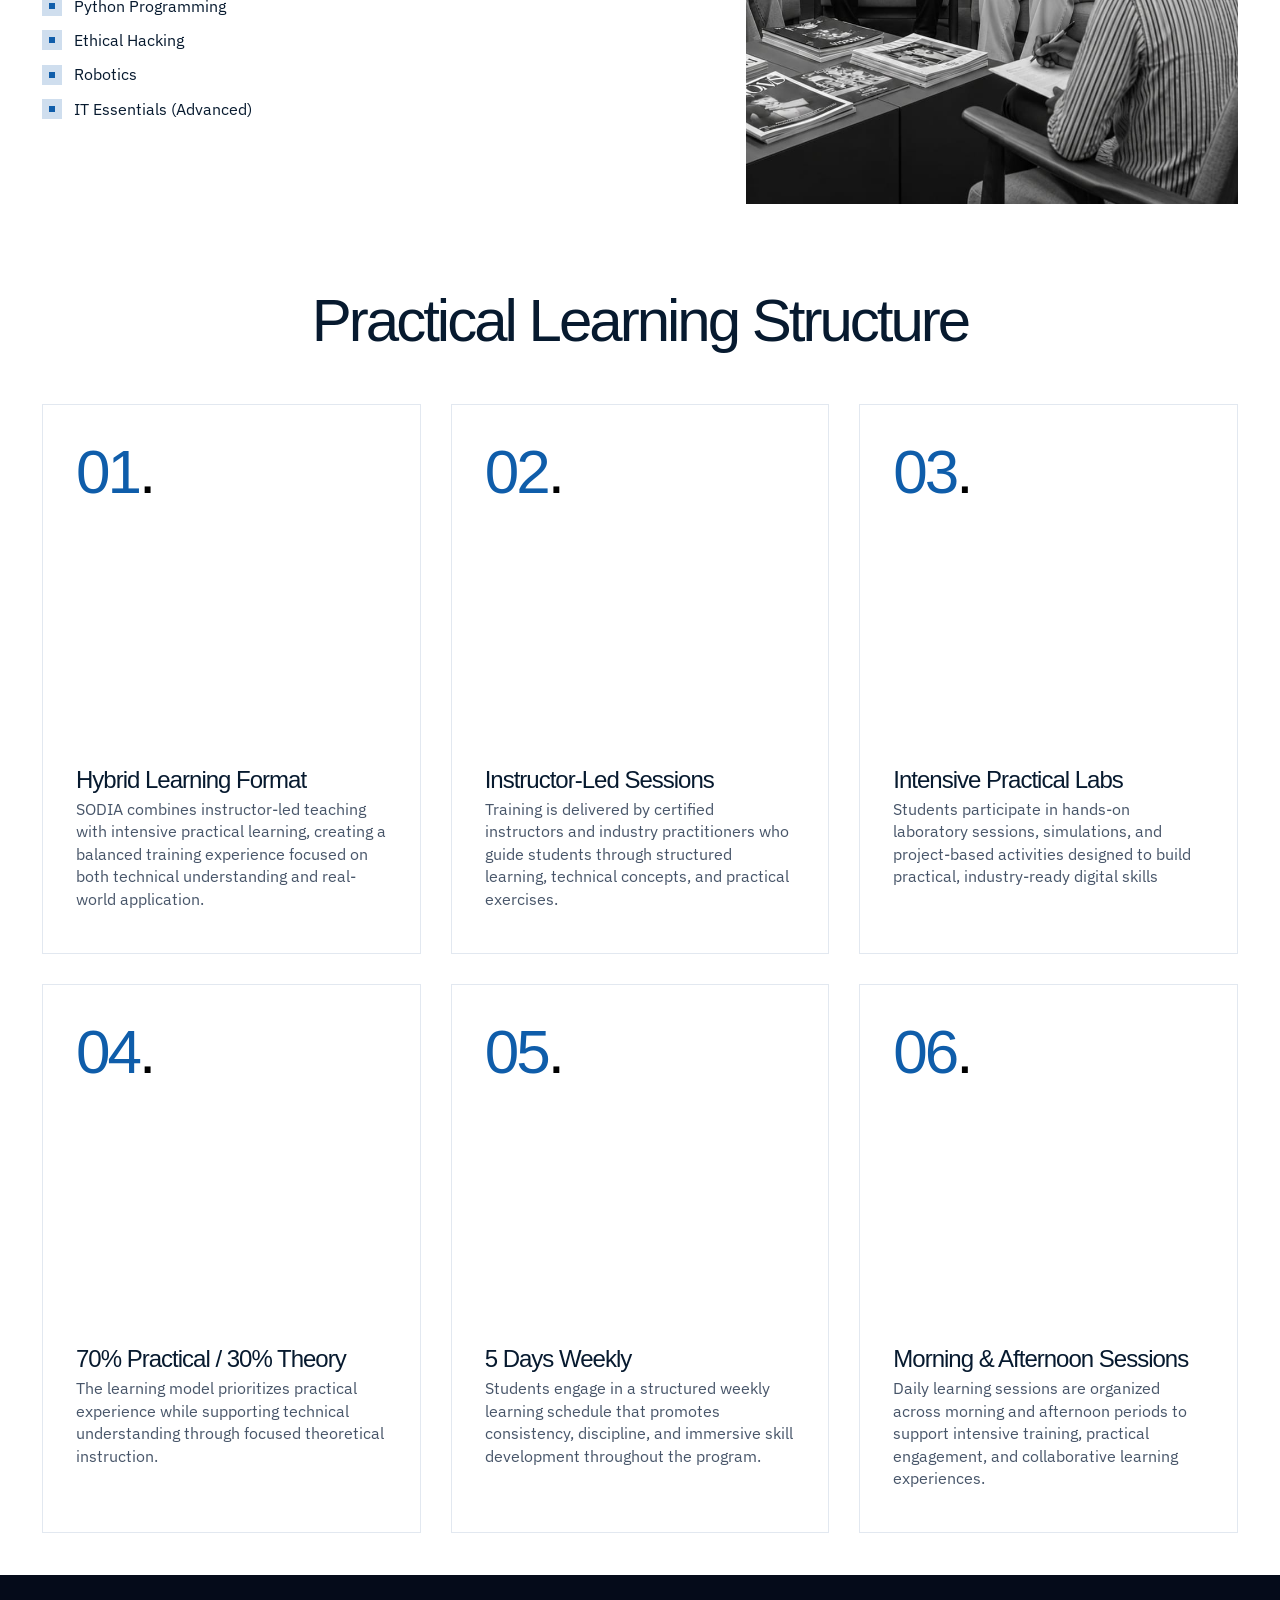
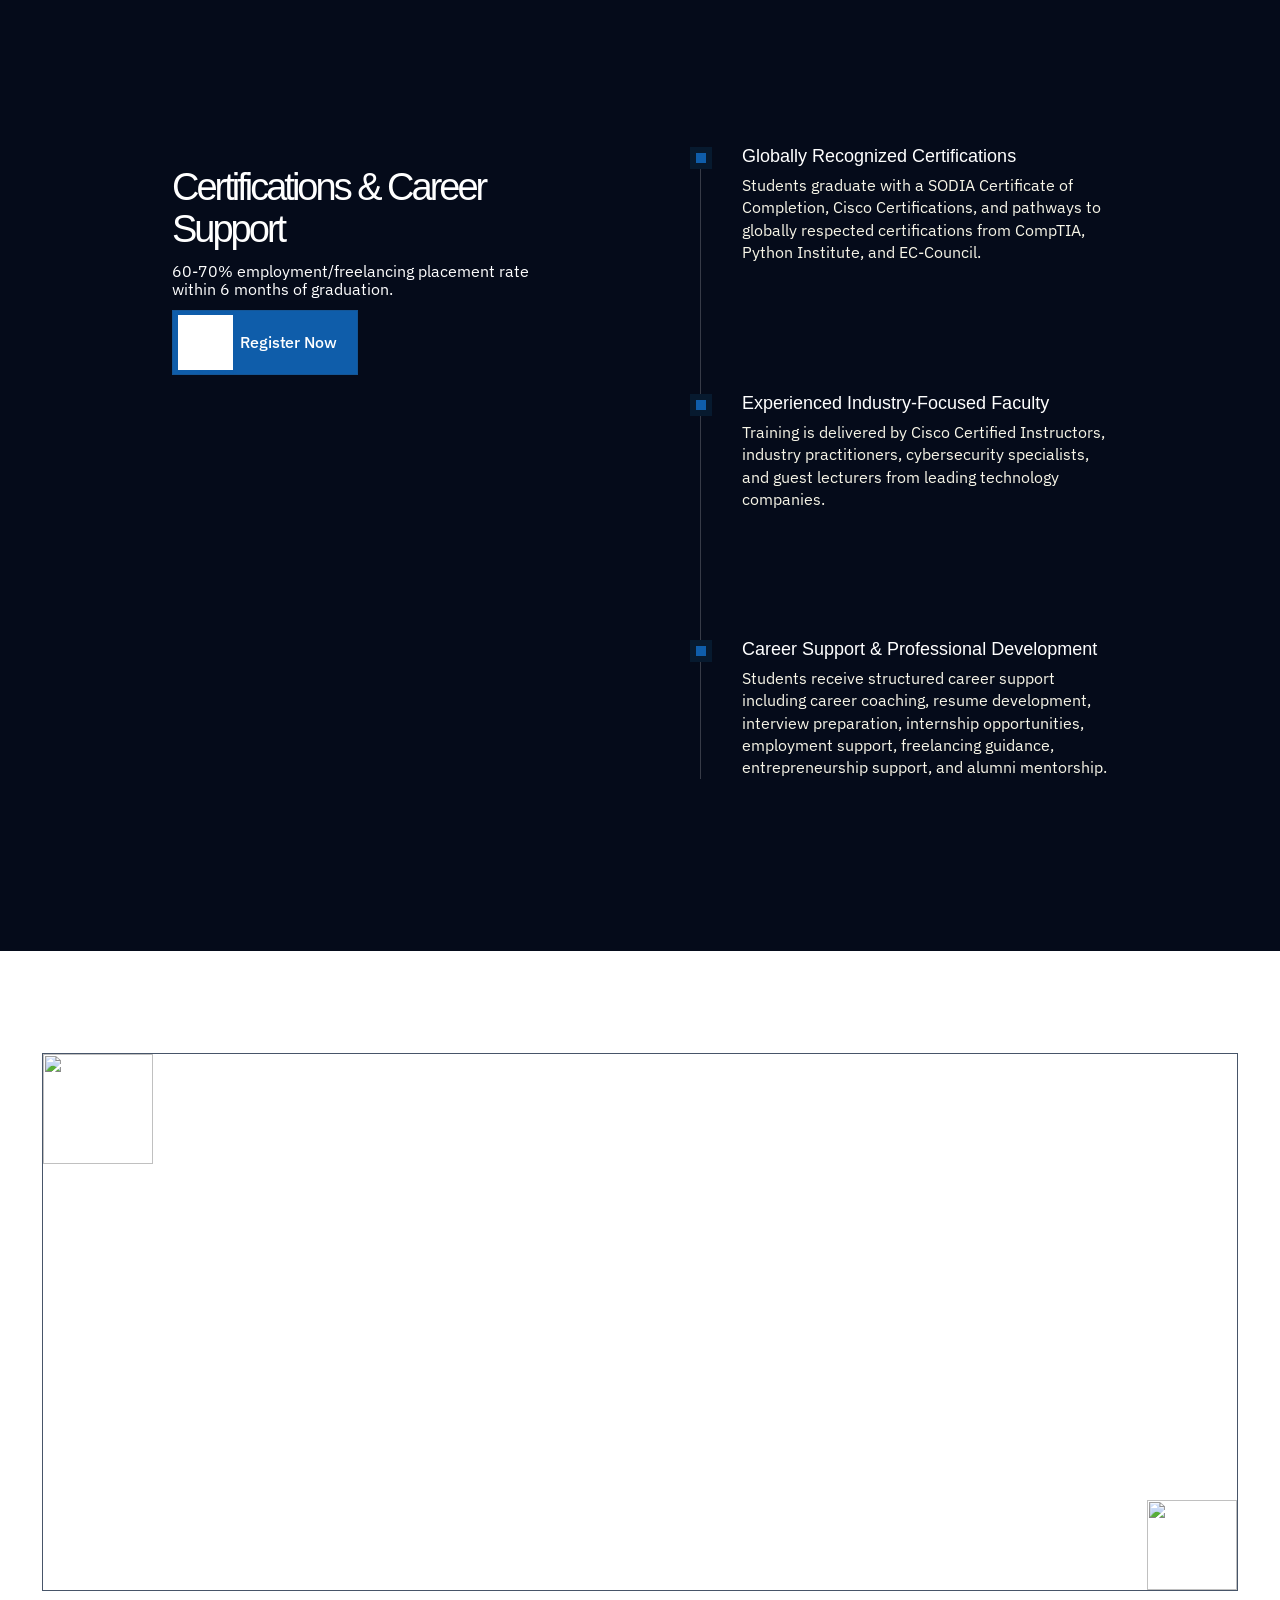
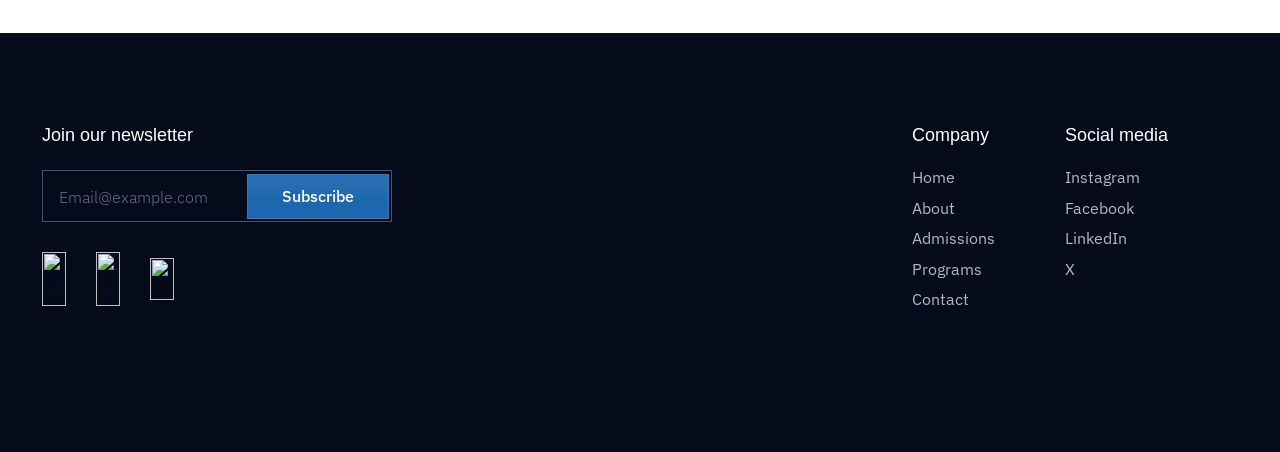
==== commit c8098e4a: "Edited pages, images and responsiveness" ====
--- a/index.html
+++ b/index.html
@@ -589,7 +589,7 @@
                         <source src="images/sodia-video.mp4" type="video/mp4">
                     </video> -->
 
-                    <img src="images/industry-learning.png" loading="lazy" alt="" sizes="100vw"
+                    <img src="images/aptitude-test.png" loading="lazy" alt="" sizes="100vw"
                         class="case-study-image normal animate-on-load"
                         style="translate: none; rotate: none; scale: none; transform: translate3d(0px, 0px, 0px); opacity: 1;">
                     <div class="box-square top-left animate-on-load"
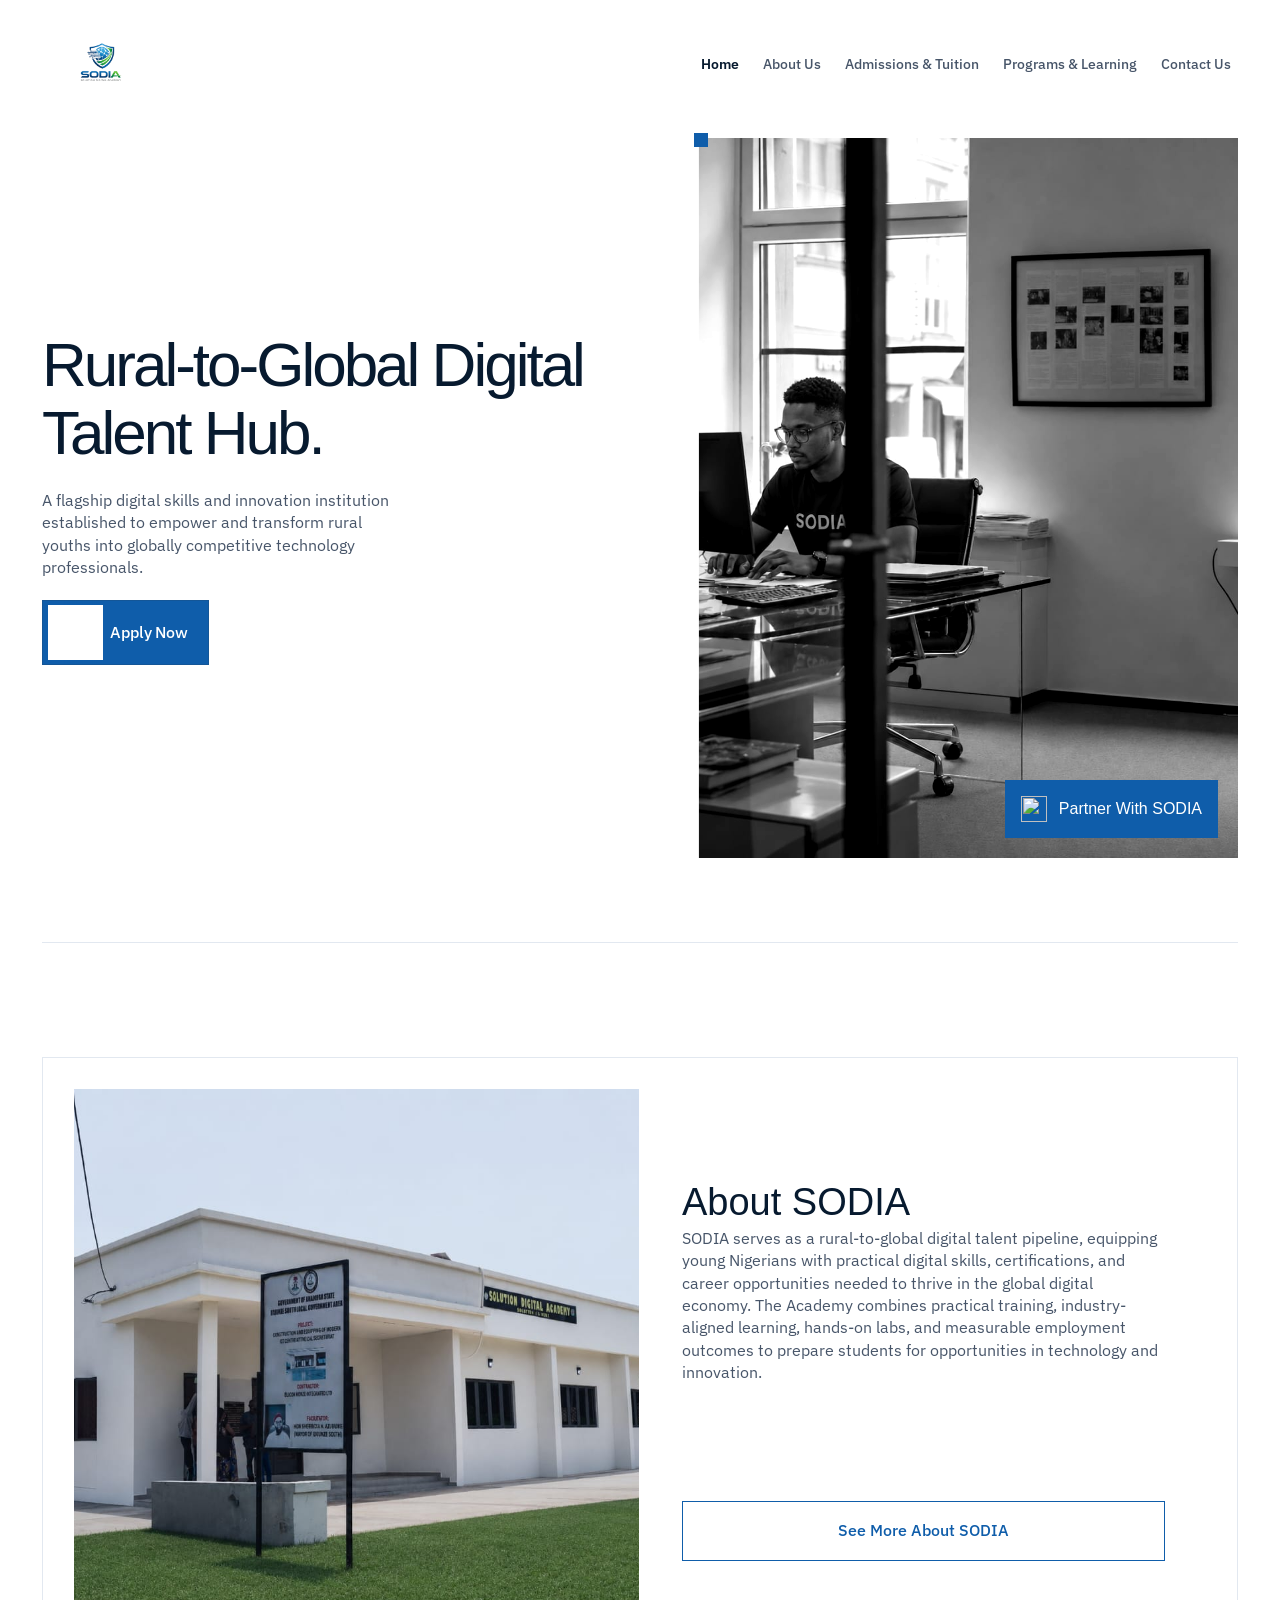
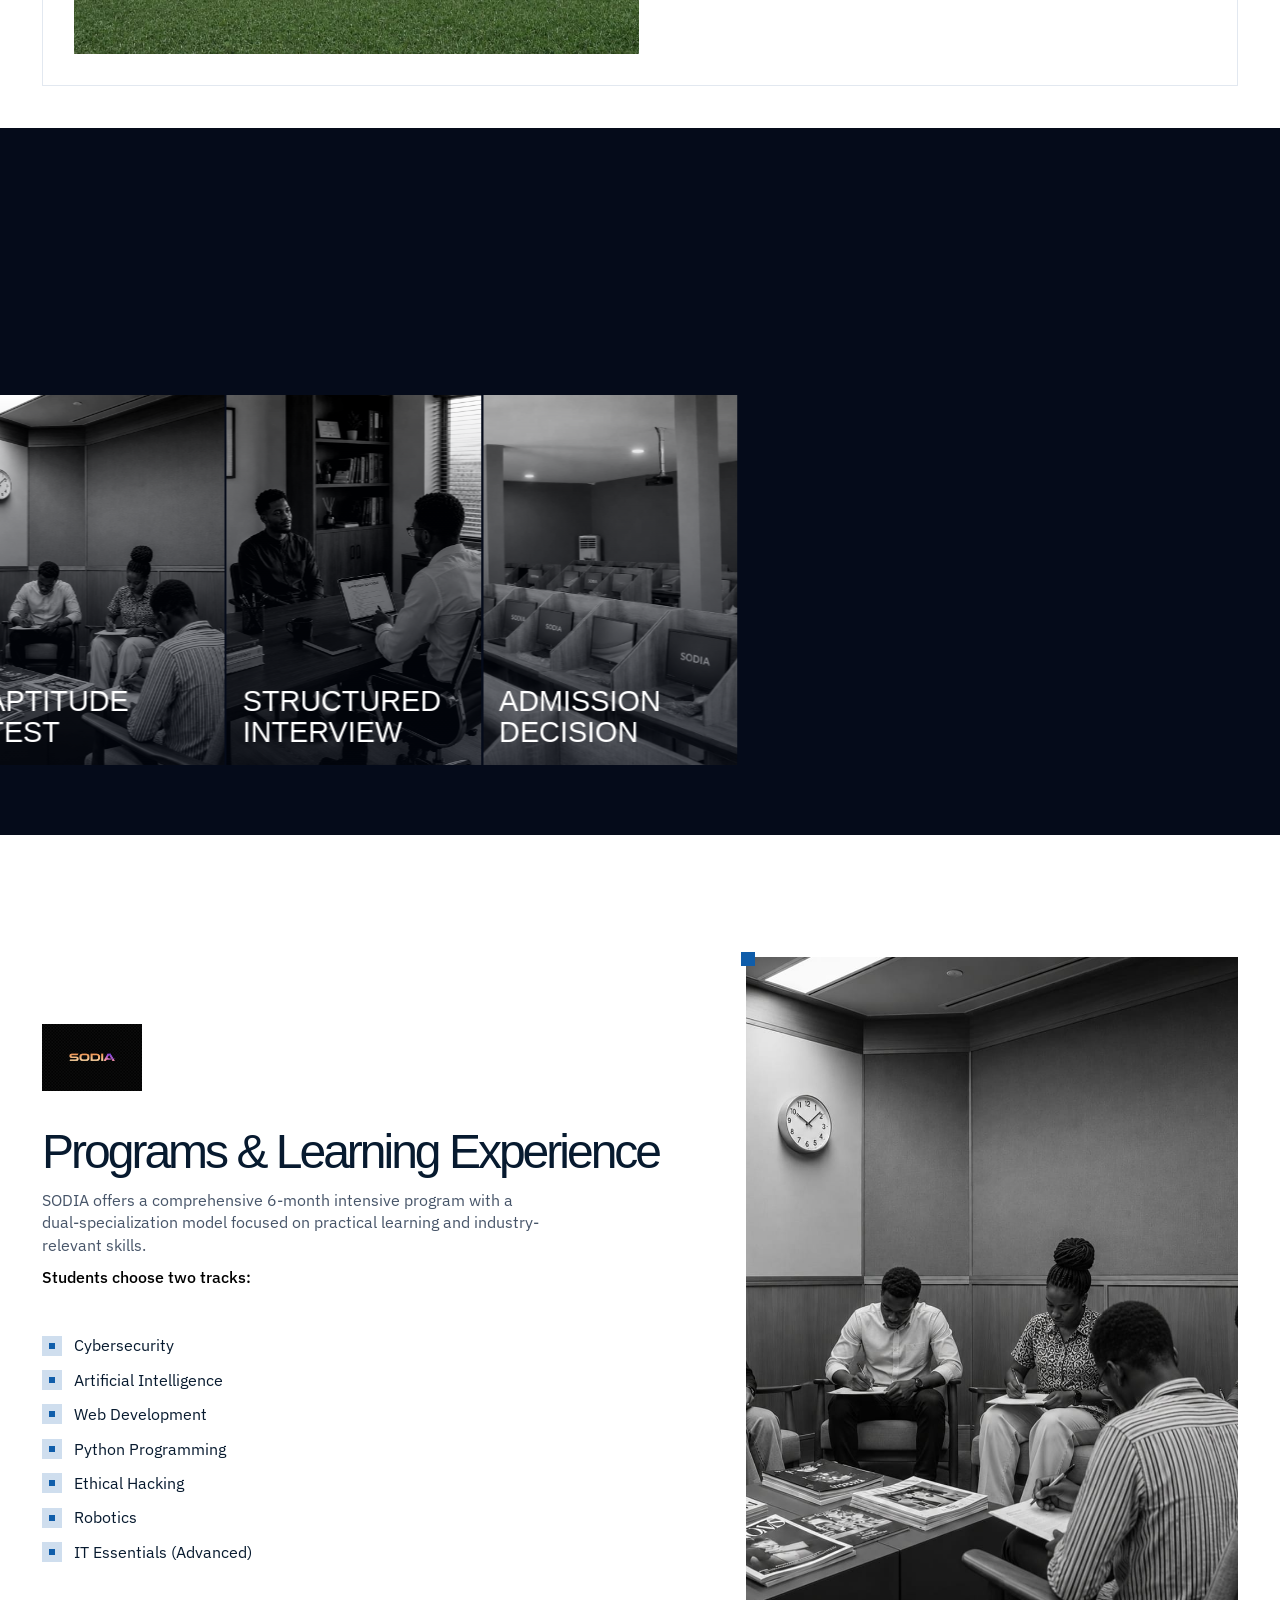
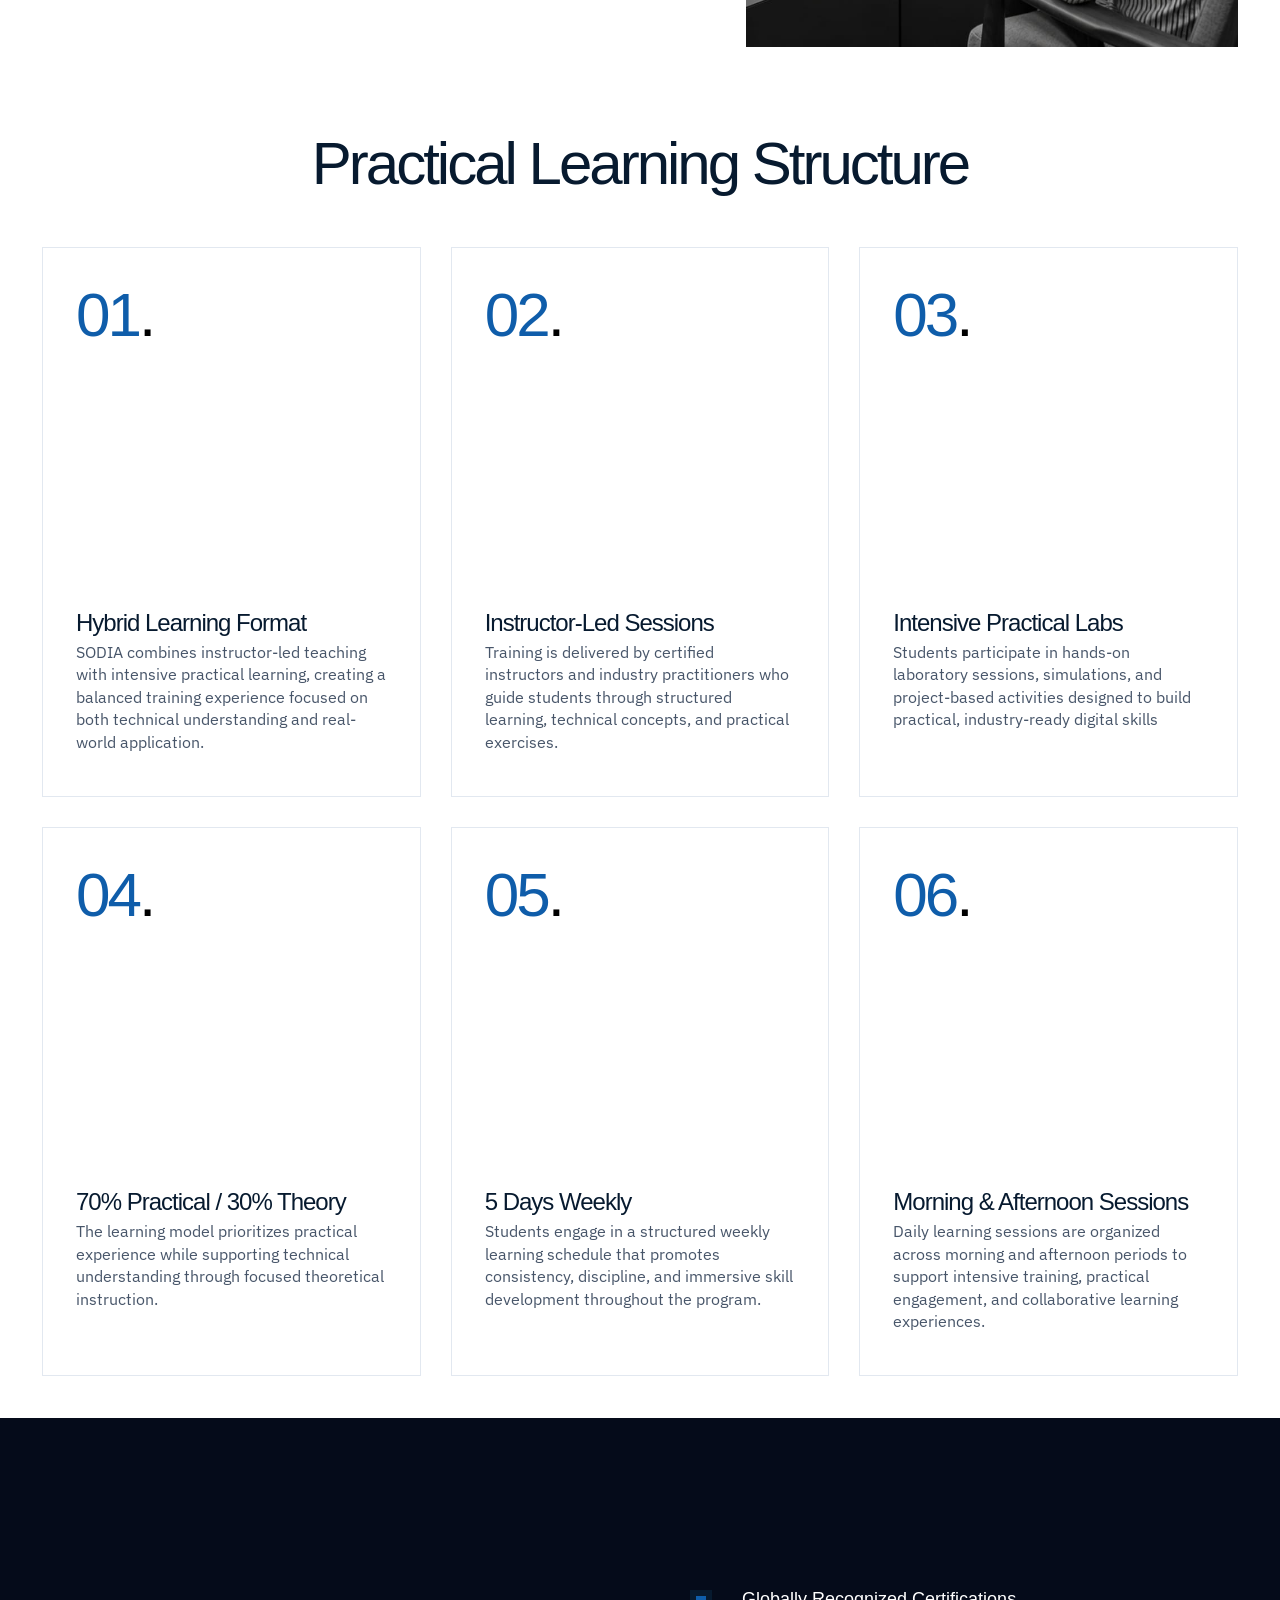
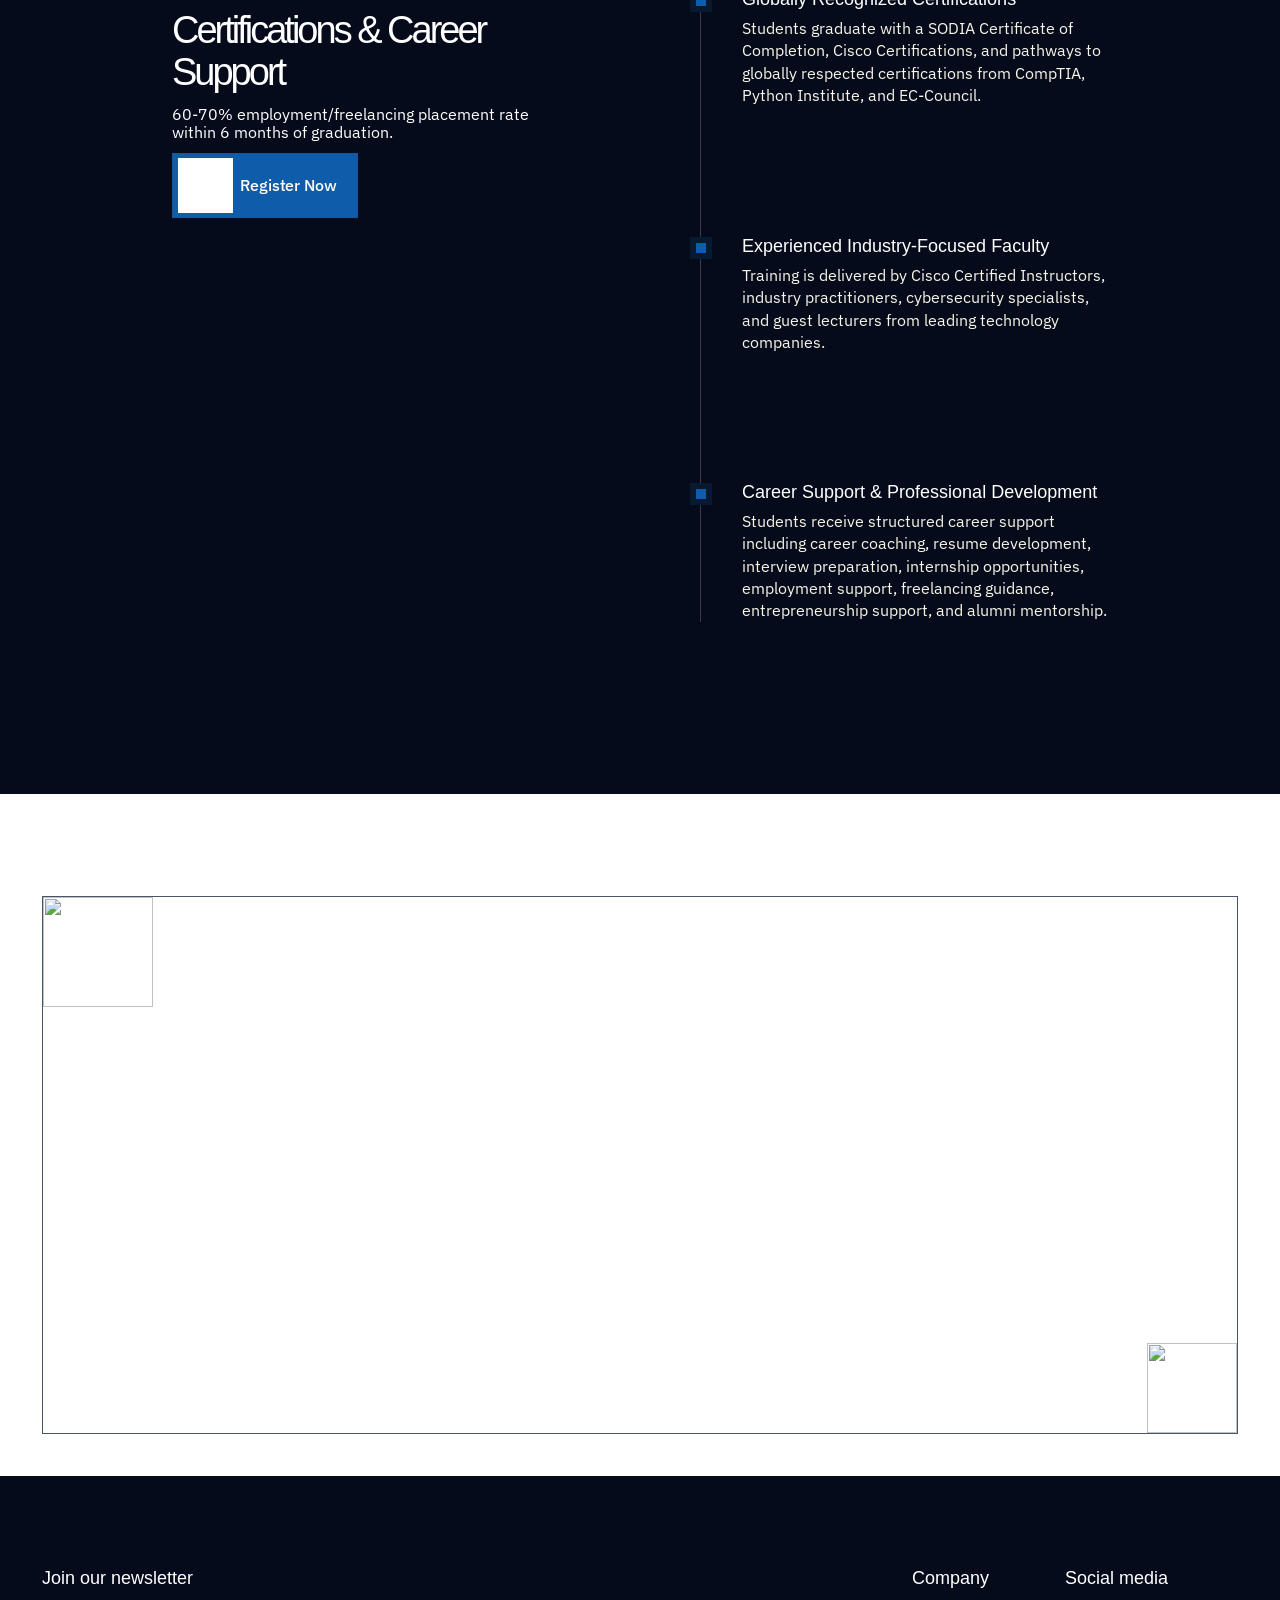
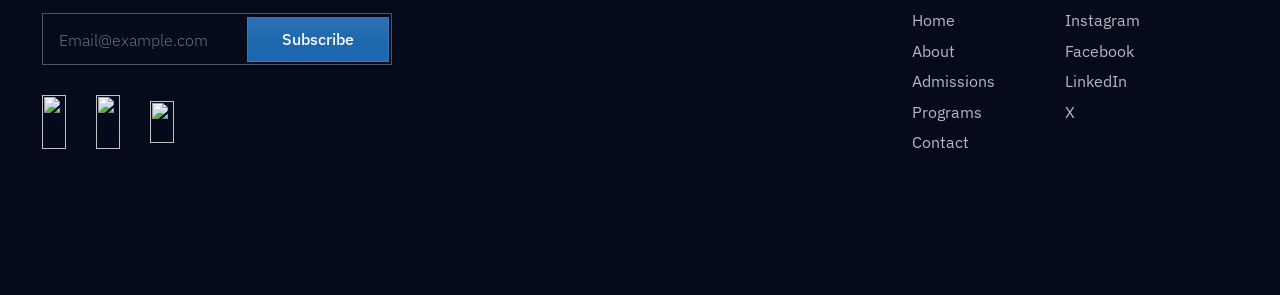
==== commit 2f40c0ae: "Fixed about section of the home page" ====
--- a/index.html
+++ b/index.html
@@ -272,20 +272,6 @@
     <div class="section white-section">
         <div class="container hero-container">
             <div class="section-inside">
-                <!-- <div class="about-hero-content">
-                    <div class="about-hero-heading-holder">
-                        <div class="animate-on-load" style="translate: none; rotate: none; scale: none; transform: translate3d(0px, 0px, 0px); opacity: 1;">
-                            <h1 class="big-title">Market Intelligence</h1>
-                        </div>
-                    </div>
-                    <div class="about-hero-paragraph-holder">
-                        <div class="animate-on-load" style="translate: none; rotate: none; scale: none; transform: translate3d(0px, 0px, 0px); opacity: 1;">
-                            <p class="paragraph">Data-backed analysis and strategic frameworks designed for the modern
-                                executive. We translate global market volatility into actionable institutional growth.
-                            </p>
-                        </div>
-                    </div>
-                </div> -->
                 <div class="hero-blog-holder">
                     <div class="animate-on-load _3"
                         style="translate: none; rotate: none; scale: none; transform: translate3d(0px, 0px, 0px); opacity: 1;">
@@ -326,7 +312,6 @@
     </div>
 
     <!-- ADMISSION PROCESS -->
-
     <div class="section dark-section extra-space" style="z-index: 6;">
         <div class="container">
             <div class="section-inside">
--- a/css/main.css
+++ b/css/main.css
@@ -2407,7 +2407,7 @@
 }
 
 .container.hero-container {
-  height: 100%;
+  min-height: 80%;
 }
 
 .container._100-height {
@@ -6554,7 +6554,7 @@
   }
 
   .section.dark-section.extra-space {
-    padding-bottom: 2em;
+    padding-bottom: 1em;
   }
 
   ._8-col-grid {
